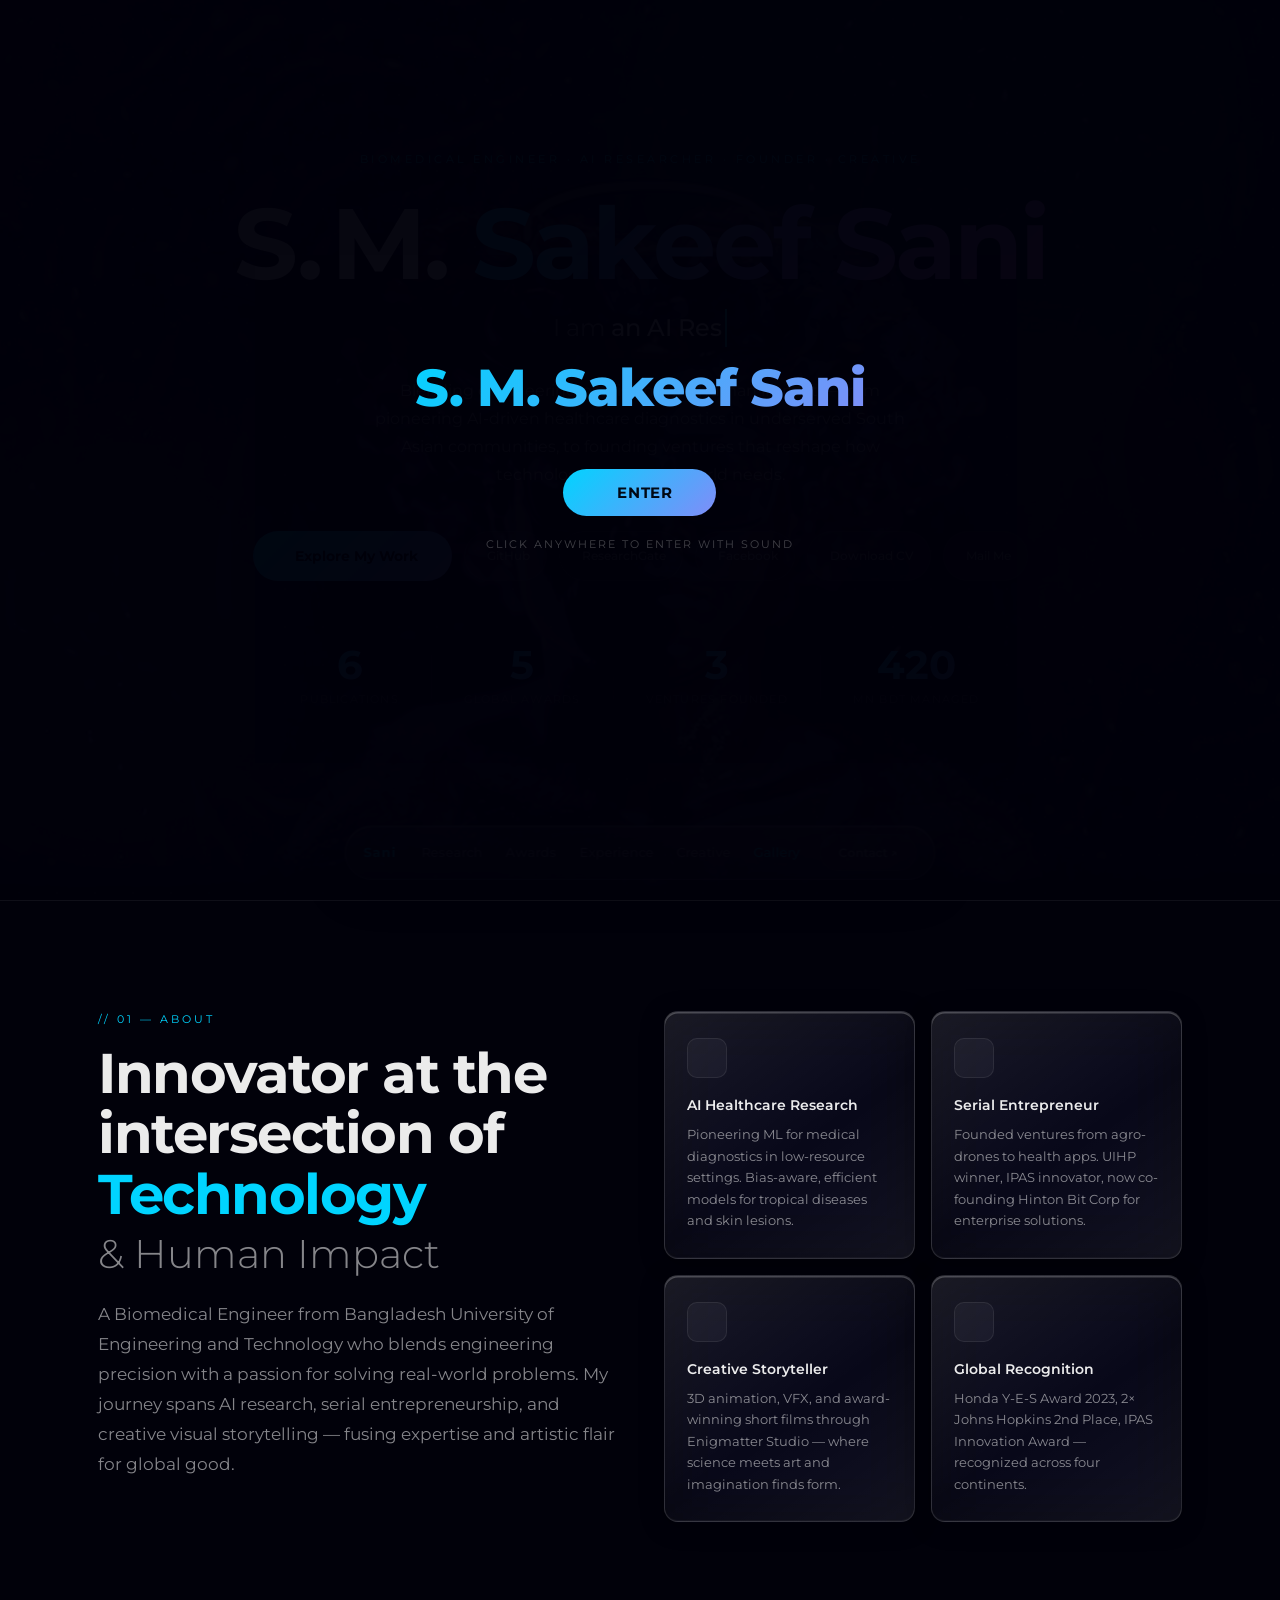
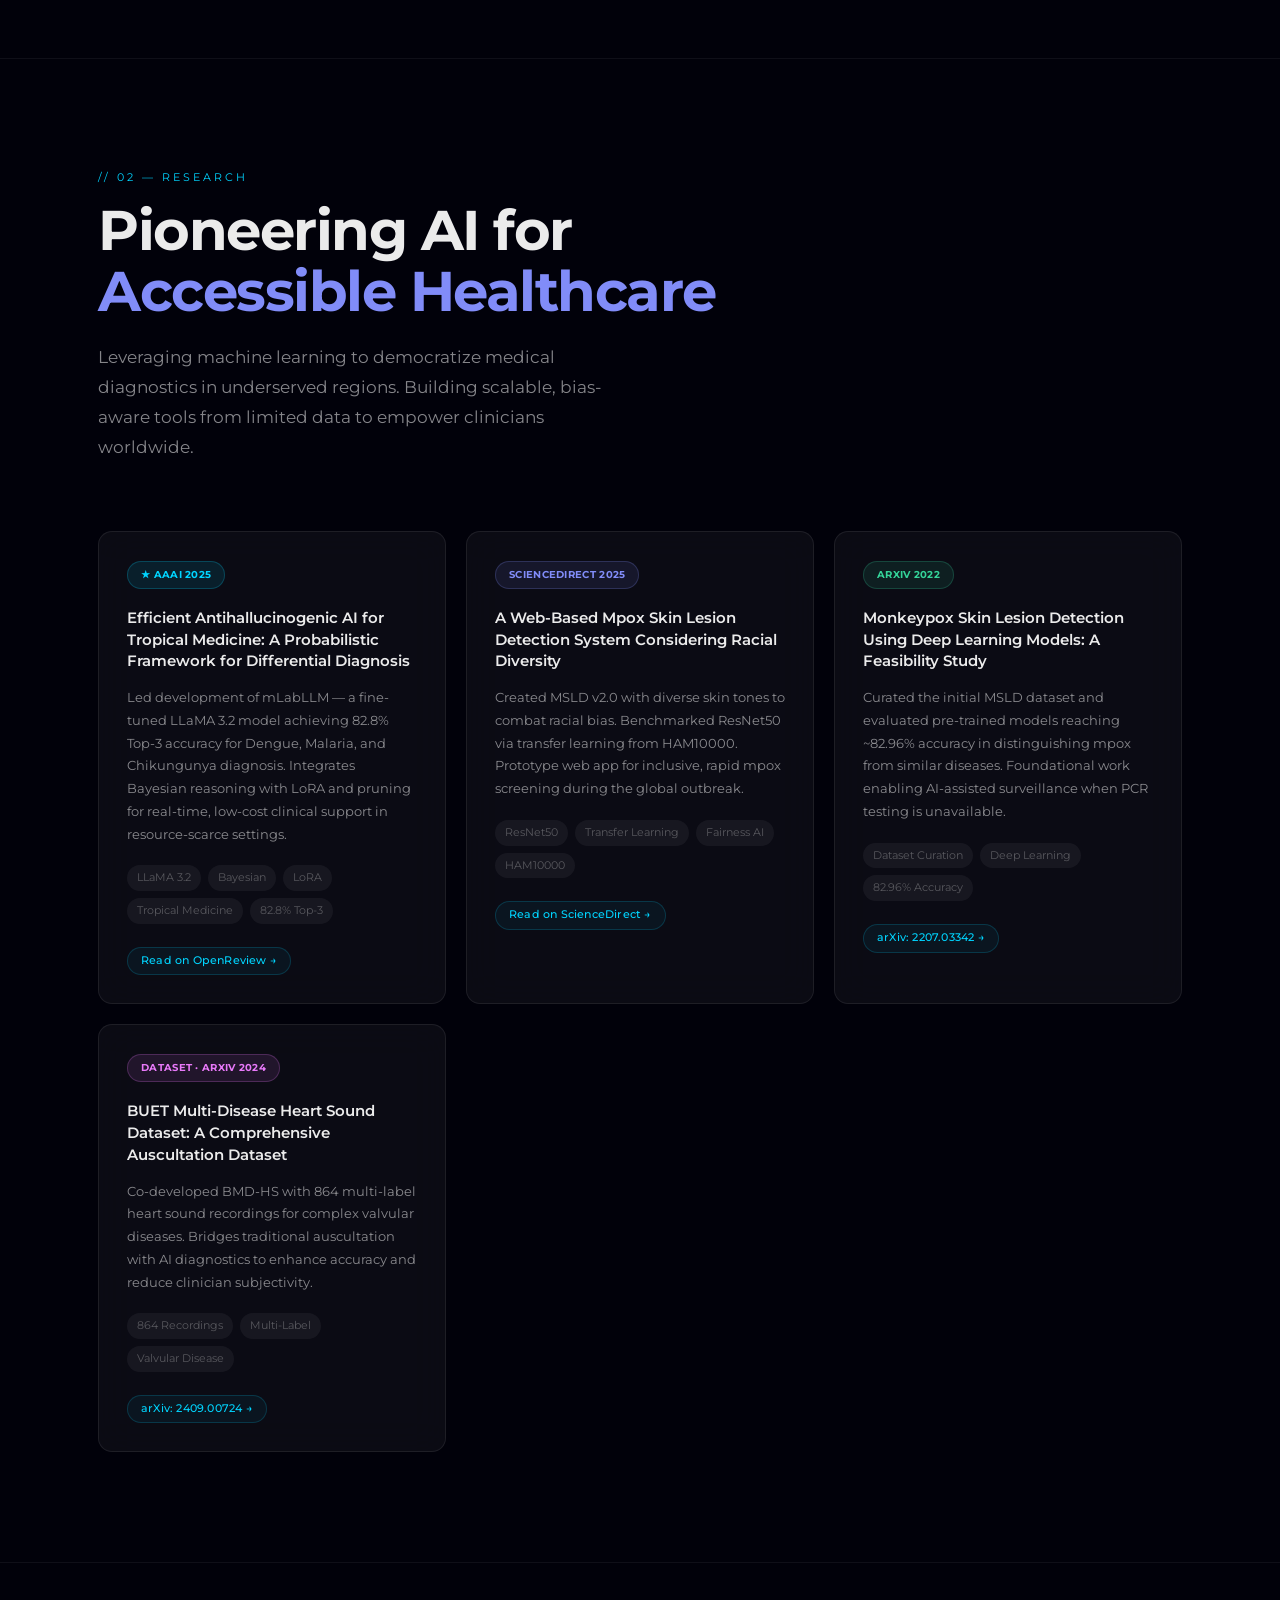
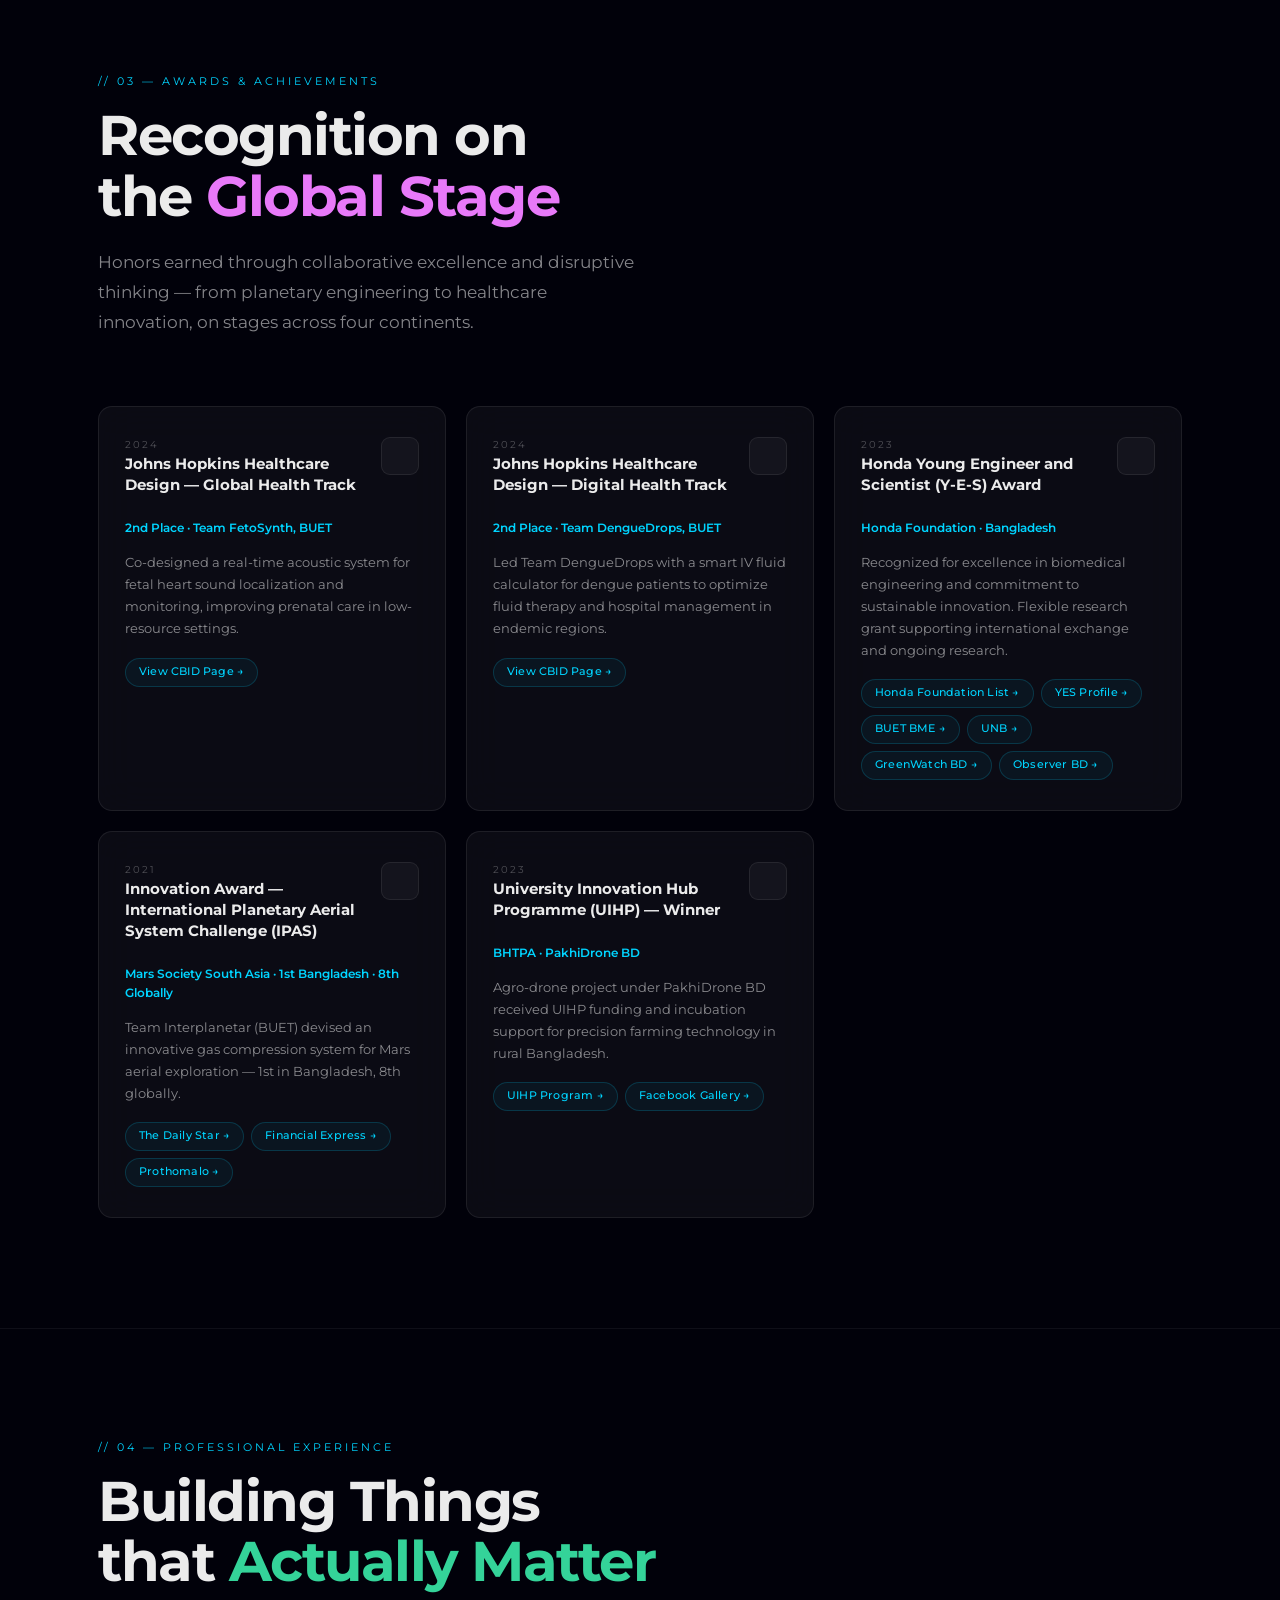
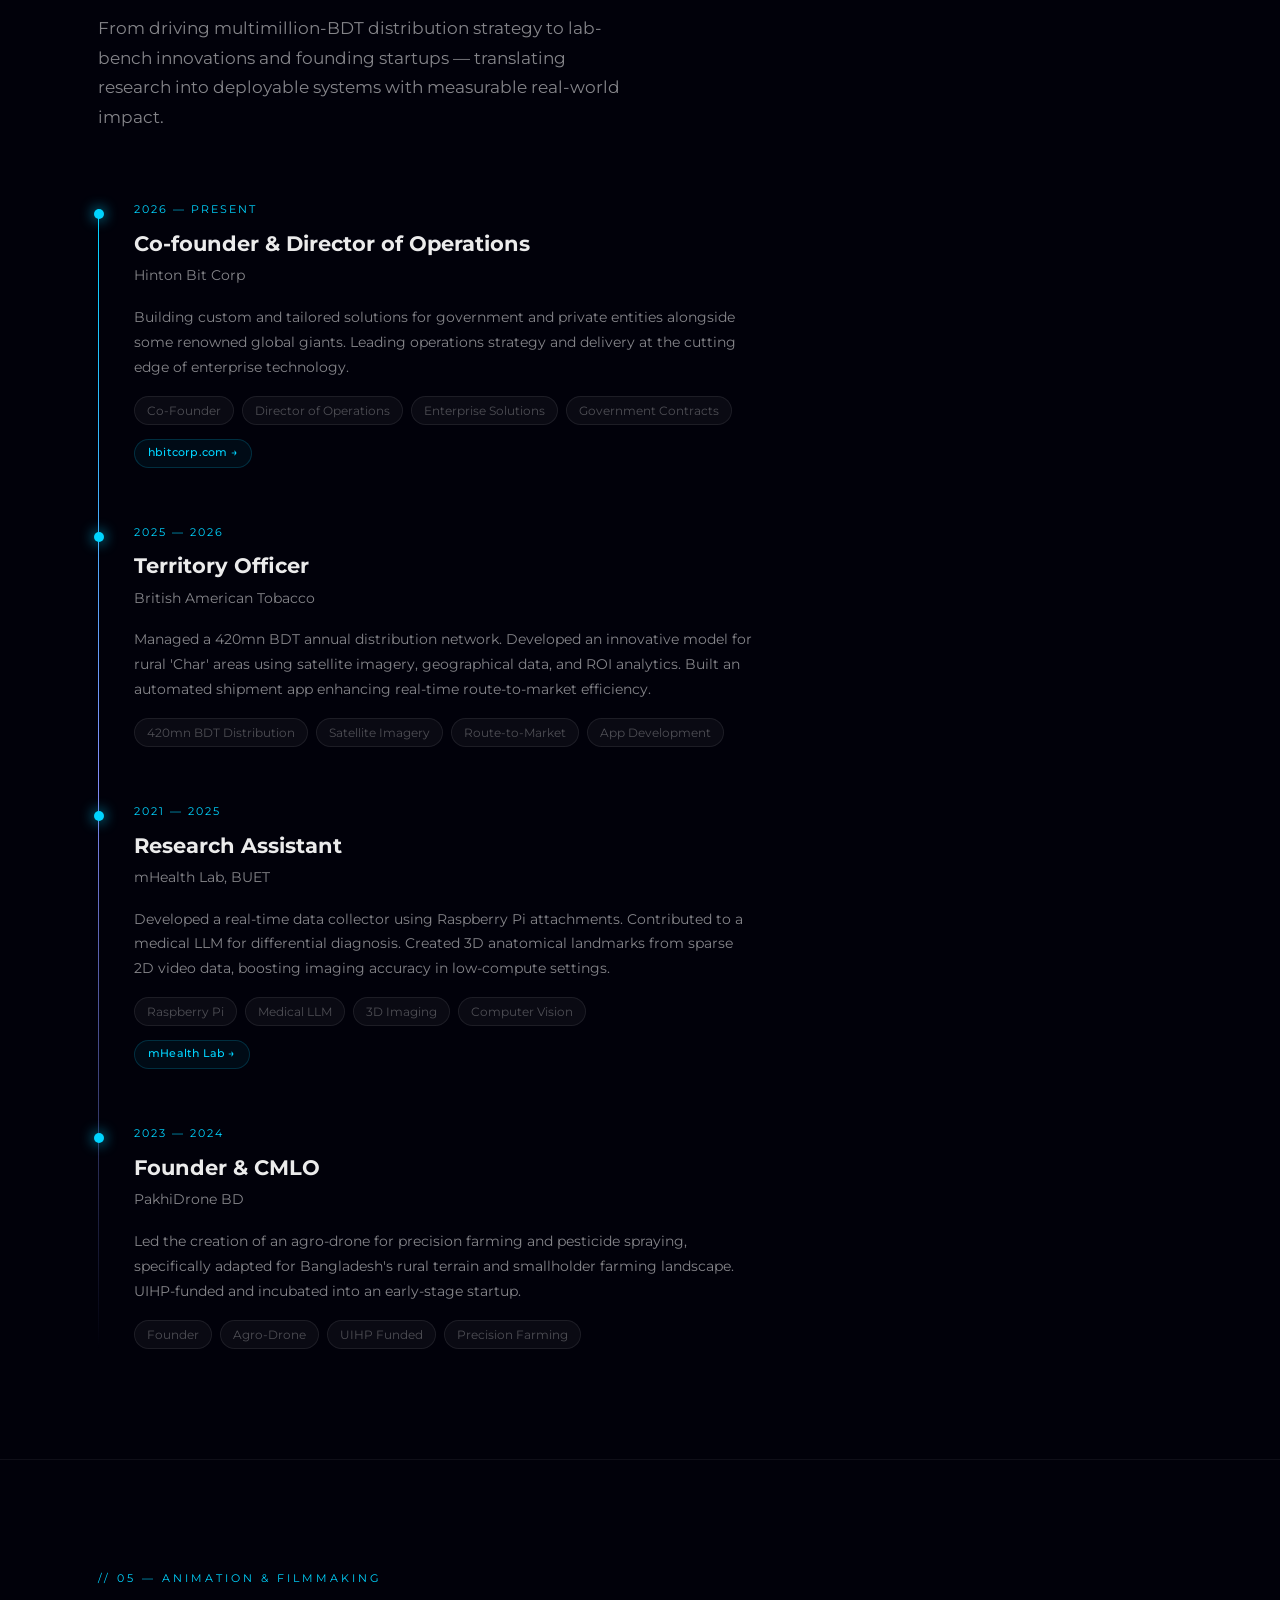
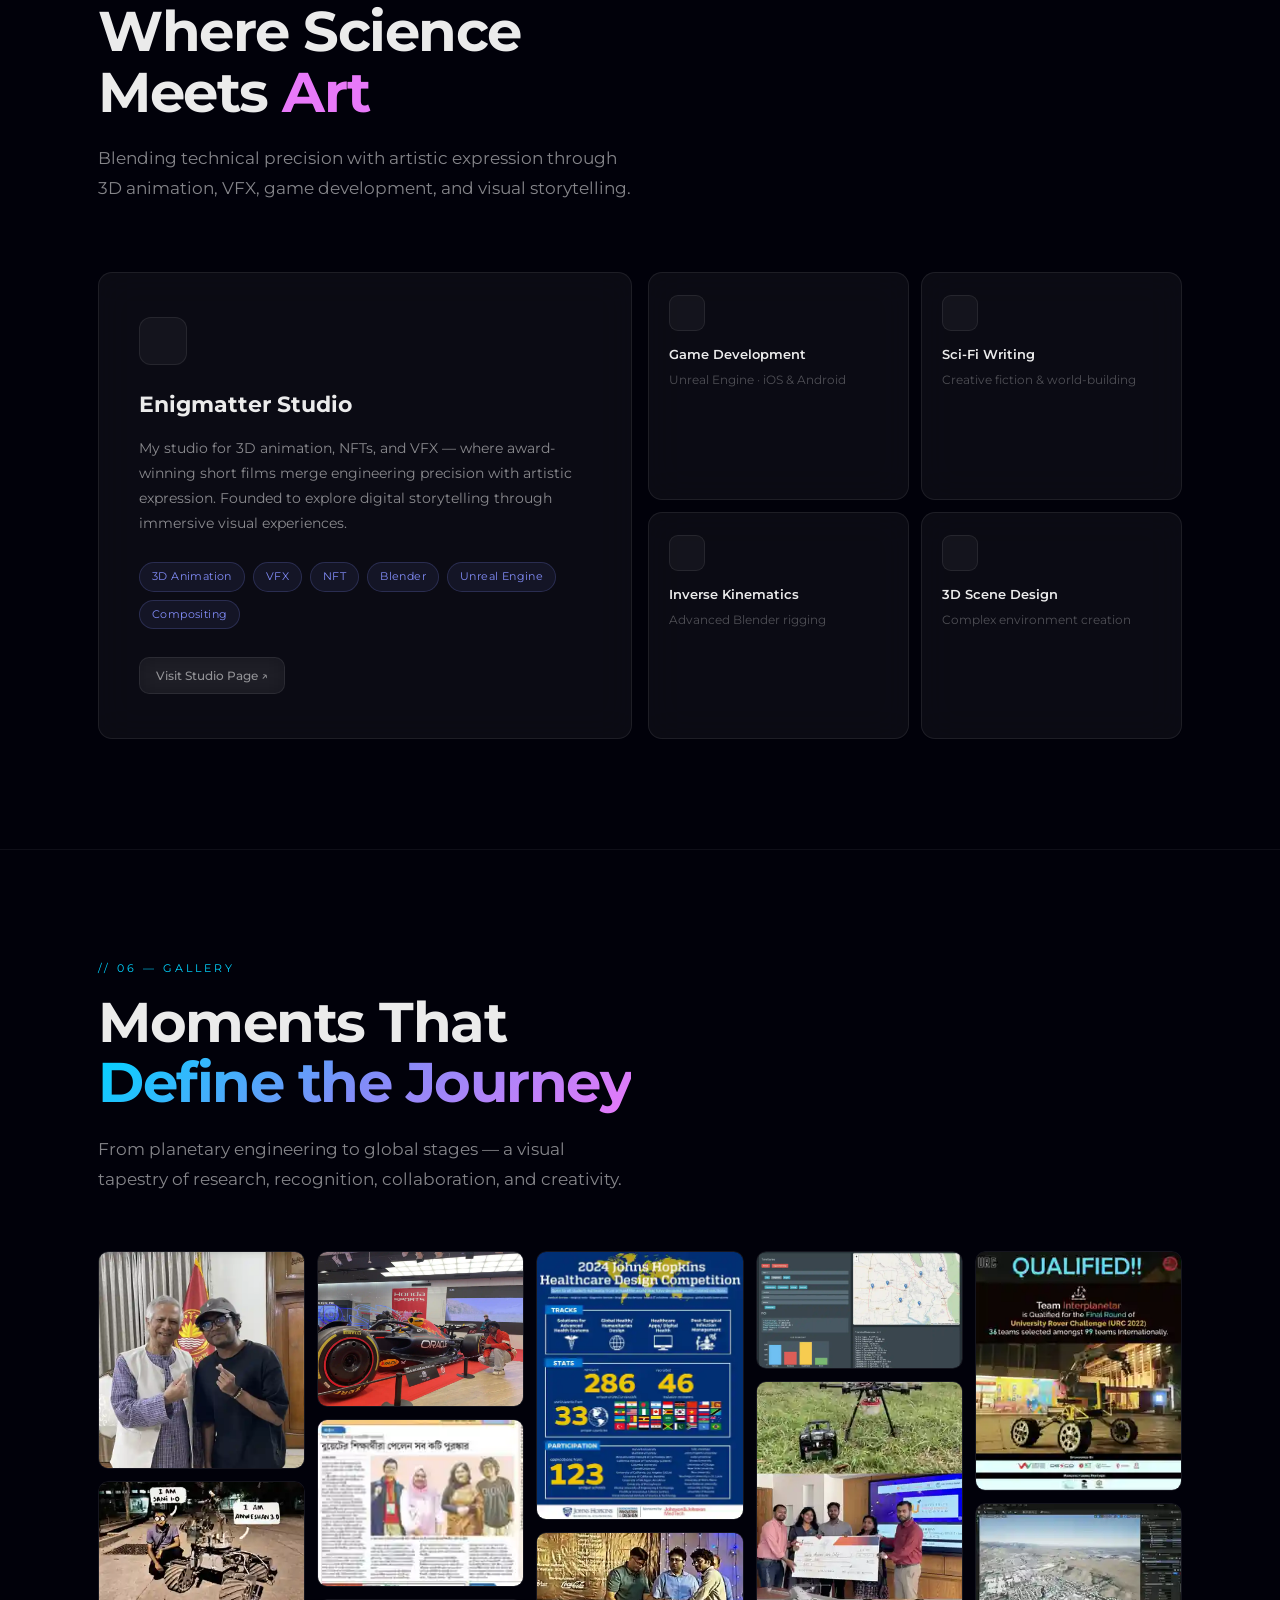
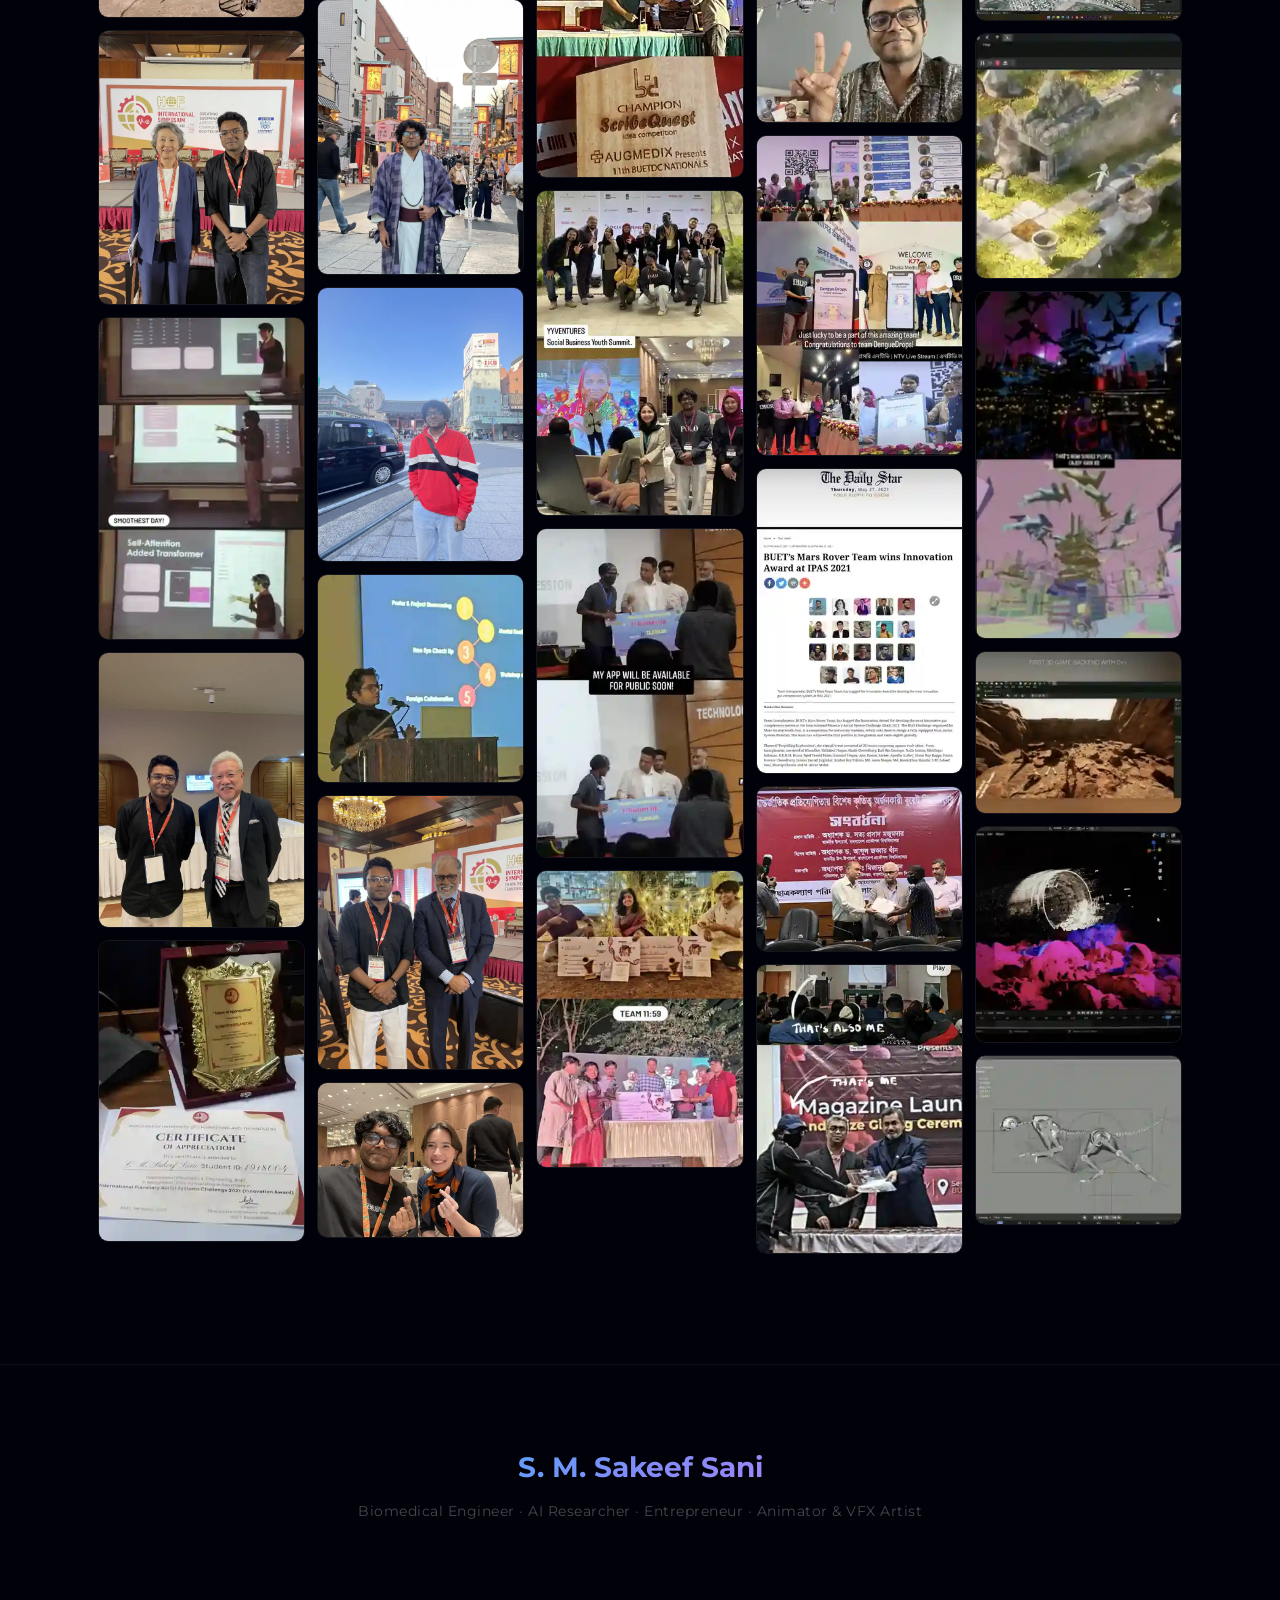
==== index.html @ 9536c1b1 "updated" ====
<!DOCTYPE html>
<html lang="en" dir="ltr">
<head>
  <meta charset="UTF-8">
  <meta name="viewport" content="width=device-width, initial-scale=1.0">

  <!-- ── Primary Meta ── -->
  <title>S. M. Sakeef Sani | Biomedical Engineer, AI Researcher &amp; Entrepreneur — Bangladesh</title>
  <meta name="description" content="S. M. Sakeef Sani is a Biomedical Engineer from BUET, Bangladesh, and Honda Y-E-S Award 2023 winner. AI researcher at mHealth Lab specialising in healthcare diagnostics for tropical diseases. Published at AAAI 2025, 2× Johns Hopkins 2nd Place. Founder of Hinton Bit Corp &amp; Enigmatter Studio.">
  <meta name="keywords" content="S. M. Sakeef Sani, Sakeef Sani, Biomedical Engineer Bangladesh, BUET biomedical, AI researcher Bangladesh, healthcare AI, monkeypox detection AI, tropical disease diagnosis, medical machine learning, Honda YES Award 2023, AAAI 2025, Johns Hopkins Global Health, mHealth Lab BUET, Hinton Bit Corp, Enigmatter Studio, 3D animation Bangladesh, entrepreneur BUET">
  <meta name="author" content="S. M. Sakeef Sani">
  <meta name="robots" content="index, follow, max-snippet:-1, max-image-preview:large, max-video-preview:-1">
  <meta name="googlebot" content="index, follow">
  <meta name="color-scheme" content="dark">
  <meta name="theme-color" content="#01010a">
  <meta name="apple-mobile-web-app-capable" content="yes">
  <meta name="apple-mobile-web-app-status-bar-style" content="black-translucent">

  <!-- ── Favicon ── -->
  <link rel="icon" type="image/svg+xml" href="assets/favicon.svg">
  <link rel="apple-touch-icon" href="assets/favicon.svg">

  <!-- ── Canonical & Sitemap ── -->
  <link rel="canonical" href="https://www.smsakeefsani.work.gd/">
  <link rel="sitemap" type="application/xml" href="/sitemap.xml">

  <!-- ── Geo / Language ── -->
  <meta name="geo.region"      content="BD">
  <meta name="geo.placename"   content="Dhaka, Bangladesh">
  <meta name="language"        content="English">
  <meta name="revisit-after"   content="7 days">

  <!-- ── Open Graph / Facebook ── -->
  <meta property="og:type"         content="website">
  <meta property="og:url"          content="https://www.smsakeefsani.work.gd/">
  <meta property="og:title"        content="S. M. Sakeef Sani — Biomedical Engineer &amp; AI Researcher from Bangladesh">
  <meta property="og:description"  content="Honda Y-E-S Award 2023 winner. AI researcher at BUET's mHealth Lab, published at AAAI 2025, 2× Johns Hopkins award. Founder of Hinton Bit Corp &amp; Enigmatter Studio.">
  <meta property="og:image"        content="https://www.smsakeefsani.work.gd/assets/images/Young%20Engineer%20and%20Scientist%20Recognition.png">
  <meta property="og:image:secure_url" content="https://www.smsakeefsani.work.gd/assets/images/Young%20Engineer%20and%20Scientist%20Recognition.png">
  <meta property="og:image:type"   content="image/png">
  <meta property="og:image:alt"    content="S. M. Sakeef Sani receiving the Honda Young Engineer and Scientist Award 2023">
  <meta property="og:image:width"  content="1200">
  <meta property="og:image:height" content="630">
  <meta property="og:locale"       content="en_US">
  <meta property="og:site_name"    content="S. M. Sakeef Sani">

  <!-- ── Twitter Card ── -->
  <meta name="twitter:card"        content="summary_large_image">
  <meta name="twitter:site"        content="@smsakeefsani">
  <meta name="twitter:creator"     content="@smsakeefsani">
  <meta name="twitter:title"       content="S. M. Sakeef Sani — Biomedical Engineer &amp; AI Researcher">
  <meta name="twitter:description" content="Honda Y-E-S Award 2023. AAAI 2025. 2× Johns Hopkins. Biomedical Engineer &amp; AI researcher from BUET, Bangladesh. Founder of Hinton Bit Corp.">
  <meta name="twitter:image"       content="https://www.smsakeefsani.work.gd/assets/images/Young%20Engineer%20and%20Scientist%20Recognition.png">
  <meta name="twitter:image:alt"   content="S. M. Sakeef Sani receiving the Honda Young Engineer and Scientist Award 2023">

  <!-- ── Structured Data (JSON-LD) ── -->
  <script type="application/ld+json">
  {
    "@context": "https://schema.org",
    "@type": "Person",
    "name": "S. M. Sakeef Sani",
    "url": "https://www.smsakeefsani.work.gd",
    "email": "sani.sani00740@gmail.com",
    "jobTitle": "Biomedical Engineer, AI Researcher & Entrepreneur",
    "alumniOf": {
      "@type": "CollegeOrUniversity",
      "name": "Bangladesh University of Engineering and Technology",
      "sameAs": "https://www.buet.ac.bd"
    },
    "sameAs": [
      "https://github.com/sani002",
      "https://www.researchgate.net/profile/Sm-Sani",
      "https://www.facebook.com/sakeef.sani007",
      "https://www.hondafoundation.jp/en/yes_list.html",
      "https://openreview.net/forum?id=E6J9IFPE0w"
    ],
    "knowsAbout": [
      "Biomedical Engineering",
      "Artificial Intelligence",
      "Machine Learning",
      "Healthcare Diagnostics",
      "Tropical Medicine",
      "3D Animation",
      "Entrepreneurship"
    ],
    "award": [
      "Honda Young Engineer and Scientist Award 2023",
      "Johns Hopkins Healthcare Design 2nd Place 2024 — Global Health Track",
      "Johns Hopkins Healthcare Design 2nd Place 2024 — Digital Health Track",
      "IPAS Innovation Award 2021",
      "UIHP Winner 2023"
    ],
    "affiliation": [
      { "@type": "Organization", "name": "Hinton Bit Corp", "url": "https://www.hbitcorp.com" },
      { "@type": "Organization", "name": "mHealth Lab, BUET", "url": "https://mhealth.buet.ac.bd" }
    ]
  }
  </script>

  <!-- ── Fonts ── -->
  <link rel="preconnect" href="https://fonts.googleapis.com">
  <link rel="preconnect" href="https://fonts.gstatic.com" crossorigin>
  <link href="https://fonts.googleapis.com/css2?family=Montserrat:wght@300;400;500;600;700;800;900&display=swap" rel="stylesheet">

  <!-- ── Icons ── -->
  <script src="https://unpkg.com/@phosphor-icons/web@2.1.1" defer></script>

  <!-- ── Stylesheet ── -->
  <link rel="stylesheet" href="css/style.css">

  <!-- ── Preload first canvas frame ── -->
  <link rel="preload" as="image" href="assets/frames/frame_0000.webp" fetchpriority="high">
</head>
<body>

<!-- Entry overlay — guarantees user gesture so ambient audio can start -->
<div id="site-entry" role="dialog" aria-modal="true" aria-label="Enter site">
  <div class="entry-content">
    <p class="entry-name">S. M. Sakeef Sani</p>
    <button class="entry-btn" type="button">
      <i class="ph-thin ph-waveform" aria-hidden="true"></i>
      Enter
    </button>
    <p class="entry-sub">click anywhere to enter with sound</p>
  </div>
</div>

<!-- Fixed background layers -->
<canvas id="scroll-canvas" aria-hidden="true"></canvas>
<div id="canvas-overlay" aria-hidden="true"></div>
<div class="orbs" aria-hidden="true">
  <div class="orb orb-a"></div>
  <div class="orb orb-b"></div>
  <div class="orb orb-c"></div>
</div>
<div class="dot-grid" aria-hidden="true"></div>
<div class="cursor-glow" id="cg" aria-hidden="true"></div>
<div class="prog" id="prog" role="progressbar" aria-label="Page scroll progress" aria-valuenow="0" aria-valuemin="0" aria-valuemax="100"></div>

<!-- Navigation -->
<nav role="navigation" aria-label="Primary navigation">
  <a class="nav-logo" href="#" aria-label="Back to top">Sani</a>
  <div class="nav-links" id="nav-links">
    <a href="#research" aria-label="Research">
      <i class="ph-thin ph-atom nav-link-icon" aria-hidden="true"></i>
      <span class="nav-link-label">Research</span>
    </a>
    <a href="#awards" aria-label="Awards">
      <i class="ph-thin ph-trophy nav-link-icon" aria-hidden="true"></i>
      <span class="nav-link-label">Awards</span>
    </a>
    <a href="#experience" aria-label="Experience">
      <i class="ph-thin ph-briefcase nav-link-icon" aria-hidden="true"></i>
      <span class="nav-link-label">Experience</span>
    </a>
    <a href="#creative" aria-label="Creative">
      <i class="ph-thin ph-paint-brush nav-link-icon" aria-hidden="true"></i>
      <span class="nav-link-label">Creative</span>
    </a>
    <a href="#gallery" aria-label="Gallery">
      <i class="ph-thin ph-images nav-link-icon" aria-hidden="true"></i>
      <span class="nav-link-label">Gallery</span>
    </a>
  </div>
  <a class="nav-contact" href="mailto:sani.sani00740@gmail.com" aria-label="Email Sakeef Sani">Contact ↗</a>
  <button type="button" class="nav-hamburger" id="nav-hamburger" aria-label="Toggle navigation menu" aria-expanded="false">
    <span></span><span></span><span></span>
  </button>
</nav>

<main class="page" id="main-content">

  <!-- ══ HERO ══ -->
  <section class="hero" aria-label="Introduction">
    <p class="hero-eyebrow">Biomedical Engineer · AI Researcher · Founder · Creative</p>
    <h1 class="hero-name"><span class="nowrap">S.&thinsp;M.</span>&nbsp;<span class="grad-text">Sakeef&nbsp;Sani</span></h1>
    <div class="hero-type-row" aria-label="Roles">I am <span id="tw" aria-live="polite"></span></div>
    <p class="hero-desc">
      Blending engineering precision with human impact — from pioneering AI-driven healthcare diagnostics in underserved South Asian communities, to founding ventures that reshape how technology meets real-world needs.
    </p>
    <div class="hero-cta">
      <a class="btn-p" href="#research">
        <i class="ph-thin ph-rocket-launch btn-icon" aria-hidden="true"></i>
        <span class="btn-label">Explore My Work</span>
      </a>
      <a class="btn-g" href="https://github.com/sani002" target="_blank" rel="noopener noreferrer">
        <i class="ph-thin ph-github-logo btn-icon" aria-hidden="true"></i>
        <span class="btn-label">GitHub</span>
      </a>
      <a class="btn-g" href="https://www.researchgate.net/profile/Sm-Sani" target="_blank" rel="noopener noreferrer">
        <i class="ph-thin ph-flask btn-icon" aria-hidden="true"></i>
        <span class="btn-label">ResearchGate</span>
      </a>
      <a class="btn-g" href="https://facebook.com/sakeef.sani007" target="_blank" rel="noopener noreferrer">
        <i class="ph-thin ph-facebook-logo btn-icon" aria-hidden="true"></i>
        <span class="btn-label">Facebook</span>
      </a>
      <a class="btn-g" href="assets/cv/Sakeef_Sani_CV.pdf" download>
        <i class="ph-thin ph-download-simple btn-icon" aria-hidden="true"></i>
        <span class="btn-label">Download CV</span>
      </a>
      <a class="btn-g" href="mailto:sani.sani00740@gmail.com">
        <i class="ph-thin ph-envelope btn-icon" aria-hidden="true"></i>
        <span class="btn-label">Mail Me</span>
      </a>
    </div>
    <div class="hero-stats" aria-label="Key statistics">
      <div class="stat-block">
        <span class="stat-n" data-count="6">0</span>
        <span class="stat-l">Publications</span>
      </div>
      <div class="stat-sep" aria-hidden="true"></div>
      <div class="stat-block">
        <span class="stat-n" data-count="5">0</span>
        <span class="stat-l">Global Awards</span>
      </div>
      <div class="stat-sep" aria-hidden="true"></div>
      <div class="stat-block">
        <span class="stat-n" data-count="3">0</span>
        <span class="stat-l">Ventures Founded</span>
      </div>
      <div class="stat-sep" aria-hidden="true"></div>
      <div class="stat-block">
        <span class="stat-n" data-count="420">0</span>
        <span class="stat-l">Mn BDT Managed</span>
      </div>
    </div>
    <div class="scroll-hint" aria-hidden="true">
      <span>scroll</span>
      <div class="scroll-line"></div>
    </div>
  </section>

  <!-- ══ ABOUT ══ -->
  <div class="sw" id="about">
    <div class="si">
      <div class="about-layout">
        <div>
          <p class="sec-label rv">// 01 — About</p>
          <h2 class="sec-title rv">
            Innovator at the<br>
            intersection of<br>
            <span class="accent-cyan">Technology</span><br>
            <span class="about-subtitle">&amp; Human Impact</span>
          </h2>
          <p class="sec-desc rv">
            A Biomedical Engineer from Bangladesh University of Engineering and Technology who blends engineering precision with a passion for solving real-world problems. My journey spans AI research, serial entrepreneurship, and creative visual storytelling — fusing expertise and artistic flair for global good.
          </p>

        </div>
        <div class="about-pillars">
          <div class="gc pillar rv d1">
            <div class="pillar-icon" aria-hidden="true"><i class="ph-thin ph-dna"></i></div>
            <h3 class="pillar-name">AI Healthcare Research</h3>
            <p class="pillar-text">Pioneering ML for medical diagnostics in low-resource settings. Bias-aware, efficient models for tropical diseases and skin lesions.</p>
          </div>
          <div class="gc pillar rv d2">
            <div class="pillar-icon" aria-hidden="true"><i class="ph-thin ph-rocket-launch"></i></div>
            <h3 class="pillar-name">Serial Entrepreneur</h3>
            <p class="pillar-text">Founded ventures from agro-drones to health apps. UIHP winner, IPAS innovator, now co-founding Hinton Bit Corp for enterprise solutions.</p>
          </div>
          <div class="gc pillar rv d3">
            <div class="pillar-icon" aria-hidden="true"><i class="ph-thin ph-magic-wand"></i></div>
            <h3 class="pillar-name">Creative Storyteller</h3>
            <p class="pillar-text">3D animation, VFX, and award-winning short films through Enigmatter Studio — where science meets art and imagination finds form.</p>
          </div>
          <div class="gc pillar rv d4">
            <div class="pillar-icon" aria-hidden="true"><i class="ph-thin ph-globe-hemisphere-west"></i></div>
            <h3 class="pillar-name">Global Recognition</h3>
            <p class="pillar-text">Honda Y-E-S Award 2023, 2× Johns Hopkins 2nd Place, IPAS Innovation Award — recognized across four continents.</p>
          </div>
        </div>
      </div>
    </div>
  </div>

  <!-- ══ RESEARCH ══ -->
  <div class="sw" id="research">
    <div class="si">
      <p class="sec-label rv">// 02 — Research</p>
      <h2 class="sec-title rv">Pioneering AI for<br><span class="accent-violet">Accessible Healthcare</span></h2>
      <p class="sec-desc rv">
        Leveraging machine learning to democratize medical diagnostics in underserved regions. Building scalable, bias-aware tools from limited data to empower clinicians worldwide.
      </p>
      <div class="papers-grid">

        <article class="gc paper rv d1">
          <div class="paper-venue v-aaai">&#9733; AAAI 2025</div>
          <h3 class="paper-title">Efficient Antihallucinogenic AI for Tropical Medicine: A Probabilistic Framework for Differential Diagnosis</h3>
          <p class="paper-body">Led development of mLabLLM — a fine-tuned LLaMA 3.2 model achieving 82.8% Top-3 accuracy for Dengue, Malaria, and Chikungunya diagnosis. Integrates Bayesian reasoning with LoRA and pruning for real-time, low-cost clinical support in resource-scarce settings.</p>
          <ul class="ptags"><li class="ptag">LLaMA 3.2</li><li class="ptag">Bayesian</li><li class="ptag">LoRA</li><li class="ptag">Tropical Medicine</li><li class="ptag">82.8% Top-3</li></ul>
          <a class="read-link" href="https://openreview.net/forum?id=E6J9IFPE0w" target="_blank" rel="noopener noreferrer">Read on OpenReview →</a>
        </article>

        <article class="gc paper rv d2">
          <div class="paper-venue v-sd">ScienceDirect 2025</div>
          <h3 class="paper-title">A Web-Based Mpox Skin Lesion Detection System Considering Racial Diversity</h3>
          <p class="paper-body">Created MSLD v2.0 with diverse skin tones to combat racial bias. Benchmarked ResNet50 via transfer learning from HAM10000. Prototype web app for inclusive, rapid mpox screening during the global outbreak.</p>
          <ul class="ptags"><li class="ptag">ResNet50</li><li class="ptag">Transfer Learning</li><li class="ptag">Fairness AI</li><li class="ptag">HAM10000</li></ul>
          <a class="read-link" href="https://www.sciencedirect.com/science/article/pii/S1746809424008000" target="_blank" rel="noopener noreferrer">Read on ScienceDirect →</a>
        </article>

        <article class="gc paper rv d3">
          <div class="paper-venue v-arxiv">arXiv 2022</div>
          <h3 class="paper-title">Monkeypox Skin Lesion Detection Using Deep Learning Models: A Feasibility Study</h3>
          <p class="paper-body">Curated the initial MSLD dataset and evaluated pre-trained models reaching ~82.96% accuracy in distinguishing mpox from similar diseases. Foundational work enabling AI-assisted surveillance when PCR testing is unavailable.</p>
          <ul class="ptags"><li class="ptag">Dataset Curation</li><li class="ptag">Deep Learning</li><li class="ptag">82.96% Accuracy</li></ul>
          <a class="read-link" href="https://arxiv.org/abs/2207.03342" target="_blank" rel="noopener noreferrer">arXiv: 2207.03342 →</a>
        </article>

        <article class="gc paper rv d4">
          <div class="paper-venue v-dataset">Dataset · arXiv 2024</div>
          <h3 class="paper-title">BUET Multi-Disease Heart Sound Dataset: A Comprehensive Auscultation Dataset</h3>
          <p class="paper-body">Co-developed BMD-HS with 864 multi-label heart sound recordings for complex valvular diseases. Bridges traditional auscultation with AI diagnostics to enhance accuracy and reduce clinician subjectivity.</p>
          <ul class="ptags"><li class="ptag">864 Recordings</li><li class="ptag">Multi-Label</li><li class="ptag">Valvular Disease</li></ul>
          <a class="read-link" href="https://arxiv.org/abs/2409.00724" target="_blank" rel="noopener noreferrer">arXiv: 2409.00724 →</a>
        </article>

      </div>
    </div>
  </div>

  <!-- ══ AWARDS ══ -->
  <div class="sw" id="awards">
    <div class="si">
      <p class="sec-label rv">// 03 — Awards &amp; Achievements</p>
      <h2 class="sec-title rv">Recognition on<br>the <span class="accent-magenta">Global Stage</span></h2>
      <p class="sec-desc rv">
        Honors earned through collaborative excellence and disruptive thinking — from planetary engineering to healthcare innovation, on stages across four continents.
      </p>
      <div class="awards-grid">

        <article class="gc award rv d1">
          <div class="award-header">
            <div>
              <p class="award-year">2024</p>
              <h3 class="award-name">Johns Hopkins Healthcare Design — Global Health Track</h3>
            </div>
            <div class="award-icon" aria-hidden="true"><i class="ph-thin ph-medal"></i></div>
          </div>
          <p class="award-org">2nd Place · Team FetoSynth, BUET</p>
          <p class="award-body">Co-designed a real-time acoustic system for fetal heart sound localization and monitoring, improving prenatal care in low-resource settings.</p>
          <a class="read-link" href="https://cbid.bme.jhu.edu/news-events/design-competition/#:~:text=Sayeed%20Sajjad%20Razin%2C-,S.M.%20Sakeef%20Sani,-3rd%20Place:%20OASIS" target="_blank" rel="noopener noreferrer">View CBID Page →</a>
        </article>

        <article class="gc award rv d2">
          <div class="award-header">
            <div>
              <p class="award-year">2024</p>
              <h3 class="award-name">Johns Hopkins Healthcare Design — Digital Health Track</h3>
            </div>
            <div class="award-icon" aria-hidden="true"><i class="ph-thin ph-medal"></i></div>
          </div>
          <p class="award-org">2nd Place · Team DengueDrops, BUET</p>
          <p class="award-body">Led Team DengueDrops with a smart IV fluid calculator for dengue patients to optimize fluid therapy and hospital management in endemic regions.</p>
          <a class="read-link" href="https://cbid.bme.jhu.edu/news-events/design-competition/#:~:text=A.S.M%20Anas%20Ferdous%2C-,S.M.%20Sakeef%20Sani,-3rd%20Place:%20SmartTIVA" target="_blank" rel="noopener noreferrer">View CBID Page →</a>
        </article>

        <article class="gc award rv d3">
          <div class="award-header">
            <div>
              <p class="award-year">2023</p>
              <h3 class="award-name">Honda Young Engineer and Scientist (Y-E-S) Award</h3>
            </div>
            <div class="award-icon" aria-hidden="true"><i class="ph-thin ph-trophy"></i></div>
          </div>
          <p class="award-org">Honda Foundation · Bangladesh</p>
          <p class="award-body">Recognized for excellence in biomedical engineering and commitment to sustainable innovation. Flexible research grant supporting international exchange and ongoing research.</p>
          <div class="award-links">
            <a class="read-link" href="https://www.hondafoundation.jp/en/yes_list.html#:~:text=S.%20M.%20Sakeef%20Sani,-Bangladesh%20University%20of" target="_blank" rel="noopener noreferrer">Honda Foundation List →</a>
            <a class="read-link" href="https://www.hondafoundation.jp/yes/index_en/348" target="_blank" rel="noopener noreferrer">YES Profile →</a>
            <a class="read-link" href="https://bme.buet.ac.bd/2024/03/18/congratulations-to-labiba-islam-salsabil-and-s-m-sakeef-sani-winners-of-the-honda-y-e-s-award-2023-in-bangladesh/" target="_blank" rel="noopener noreferrer">BUET BME →</a>
            <a class="read-link" href="https://unb.com.bd/category/Tech/four-students-win-prestigious-honda-young-engineer-scientists-award-2023/136301" target="_blank" rel="noopener noreferrer">UNB →</a>
            <a class="read-link" href="https://greenwatchbd.com/technology/52174" target="_blank" rel="noopener noreferrer">GreenWatch BD →</a>
            <a class="read-link" href="https://www.observerbd.com/news/474212" target="_blank" rel="noopener noreferrer">Observer BD →</a>
          </div>
        </article>

        <article class="gc award rv d4">
          <div class="award-header">
            <div>
              <p class="award-year">2021</p>
              <h3 class="award-name">Innovation Award — International Planetary Aerial System Challenge (IPAS)</h3>
            </div>
            <div class="award-icon" aria-hidden="true"><i class="ph-thin ph-rocket-launch"></i></div>
          </div>
          <p class="award-org">Mars Society South Asia · 1st Bangladesh · 8th Globally</p>
          <p class="award-body">Team Interplanetar (BUET) devised an innovative gas compression system for Mars aerial exploration — 1st in Bangladesh, 8th globally.</p>
          <div class="award-links">
            <a class="read-link" href="https://www.thedailystar.net/star-youth/news/buets-mars-rover-team-wins-innovation-award-ipas-2021-2099905" target="_blank" rel="noopener noreferrer">The Daily Star →</a>
            <a class="read-link" href="https://thefinancialexpress.com.bd/education/buet-team-wins-innovation-award-at-ipas-2021-1622131212" target="_blank" rel="noopener noreferrer">Financial Express →</a>
            <a class="read-link" href="https://www.prothomalo.com/education/higher-education/মঙ্গলের-জন্য-ড্রোন-উদ্ভাবনে-সেরা-বুয়েট" target="_blank" rel="noopener noreferrer">Prothomalo →</a>
          </div>
        </article>

        <article class="gc award rv d5">
          <div class="award-header">
            <div>
              <p class="award-year">2023</p>
              <h3 class="award-name">University Innovation Hub Programme (UIHP) — Winner</h3>
            </div>
            <div class="award-icon" aria-hidden="true"><i class="ph-thin ph-lightning"></i></div>
          </div>
          <p class="award-org">BHTPA · PakhiDrone BD</p>
          <p class="award-body">Agro-drone project under PakhiDrone BD received UIHP funding and incubation support for precision farming technology in rural Bangladesh.</p>
          <div class="award-links">
            <a class="read-link" href="https://www.uihp.org/program" target="_blank" rel="noopener noreferrer">UIHP Program →</a>
            <a class="read-link" href="https://www.facebook.com/photo/?fbid=527904526858110&amp;set=a.122000730781827" target="_blank" rel="noopener noreferrer">Facebook Gallery →</a>
          </div>
        </article>

      </div>
    </div>
  </div>

  <!-- ══ EXPERIENCE ══ -->
  <div class="sw" id="experience">
    <div class="si">
      <p class="sec-label rv">// 04 — Professional Experience</p>
      <h2 class="sec-title rv">Building Things<br>that <span class="accent-green">Actually Matter</span></h2>
      <p class="sec-desc rv">
        From driving multimillion-BDT distribution strategy to lab-bench innovations and founding startups — translating research into deployable systems with measurable real-world impact.
      </p>
      <div class="timeline">

        <div class="t-item rv">
          <div class="t-dot t-dot--cyan" aria-hidden="true"></div>
          <p class="t-period">2026 — PRESENT</p>
          <h3 class="t-role">Co-founder &amp; Director of Operations</h3>
          <p class="t-co">Hinton Bit Corp</p>
          <p class="t-body">Building custom and tailored solutions for government and private entities alongside some renowned global giants. Leading operations strategy and delivery at the cutting edge of enterprise technology.</p>
          <div class="t-tags">
            <span class="t-tag">Co-Founder</span>
            <span class="t-tag">Director of Operations</span>
            <span class="t-tag">Enterprise Solutions</span>
            <span class="t-tag">Government Contracts</span>
          </div>
          <a class="read-link t-link" href="https://www.hbitcorp.com" target="_blank" rel="noopener noreferrer">hbitcorp.com →</a>
        </div>

        <div class="t-item rv">
          <div class="t-dot t-dot--violet" aria-hidden="true"></div>
          <p class="t-period">2025 — 2026</p>
          <h3 class="t-role">Territory Officer</h3>
          <p class="t-co">British American Tobacco</p>
          <p class="t-body">Managed a 420mn BDT annual distribution network. Developed an innovative model for rural 'Char' areas using satellite imagery, geographical data, and ROI analytics. Built an automated shipment app enhancing real-time route-to-market efficiency.</p>
          <div class="t-tags">
            <span class="t-tag">420mn BDT Distribution</span>
            <span class="t-tag">Satellite Imagery</span>
            <span class="t-tag">Route-to-Market</span>
            <span class="t-tag">App Development</span>
          </div>
        </div>

        <div class="t-item rv">
          <div class="t-dot t-dot--magenta" aria-hidden="true"></div>
          <p class="t-period">2021 — 2025</p>
          <h3 class="t-role">Research Assistant</h3>
          <p class="t-co">mHealth Lab, BUET</p>
          <p class="t-body">Developed a real-time data collector using Raspberry Pi attachments. Contributed to a medical LLM for differential diagnosis. Created 3D anatomical landmarks from sparse 2D video data, boosting imaging accuracy in low-compute settings.</p>
          <div class="t-tags">
            <span class="t-tag">Raspberry Pi</span>
            <span class="t-tag">Medical LLM</span>
            <span class="t-tag">3D Imaging</span>
            <span class="t-tag">Computer Vision</span>
          </div>
          <a class="read-link t-link" href="https://mhealth.buet.ac.bd" target="_blank" rel="noopener noreferrer">mHealth Lab →</a>
        </div>

        <div class="t-item rv">
          <div class="t-dot t-dot--amber" aria-hidden="true"></div>
          <p class="t-period">2023 — 2024</p>
          <h3 class="t-role">Founder &amp; CMLO</h3>
          <p class="t-co">PakhiDrone BD</p>
          <p class="t-body">Led the creation of an agro-drone for precision farming and pesticide spraying, specifically adapted for Bangladesh's rural terrain and smallholder farming landscape. UIHP-funded and incubated into an early-stage startup.</p>
          <div class="t-tags">
            <span class="t-tag">Founder</span>
            <span class="t-tag">Agro-Drone</span>
            <span class="t-tag">UIHP Funded</span>
            <span class="t-tag">Precision Farming</span>
          </div>
        </div>

      </div>
    </div>
  </div>

  <!-- ══ CREATIVE ══ -->
  <div class="sw" id="creative">
    <div class="si">
      <p class="sec-label rv">// 05 — Animation &amp; Filmmaking</p>
      <h2 class="sec-title rv">Where Science<br>Meets <span class="accent-magenta">Art</span></h2>
      <p class="sec-desc rv">
        Blending technical precision with artistic expression through 3D animation, VFX, game development, and visual storytelling.
      </p>
      <div class="creative-grid">
        <div class="gc studio-card rv">
          <div class="studio-icon" aria-hidden="true"><i class="ph-thin ph-film-slate"></i></div>
          <h3 class="studio-name">Enigmatter Studio</h3>
          <p class="studio-body">My studio for 3D animation, NFTs, and VFX — where award-winning short films merge engineering precision with artistic expression. Founded to explore digital storytelling through immersive visual experiences.</p>
          <ul class="skill-chips">
            <li class="skill-chip">3D Animation</li>
            <li class="skill-chip">VFX</li>
            <li class="skill-chip">NFT</li>
            <li class="skill-chip">Blender</li>
            <li class="skill-chip">Unreal Engine</li>
            <li class="skill-chip">Compositing</li>
          </ul>
          <a class="btn-g btn-g--inline" href="https://web.facebook.com/EnigmatterOfficial" target="_blank" rel="noopener noreferrer">Visit Studio Page ↗</a>
        </div>
        <div class="mini-skills rv">
          <div class="gc mini-skill">
            <div class="mini-icon" aria-hidden="true"><i class="ph-thin ph-game-controller"></i></div>
            <h4 class="mini-name">Game Development</h4>
            <p class="mini-sub">Unreal Engine · iOS &amp; Android</p>
          </div>
          <div class="gc mini-skill">
            <div class="mini-icon" aria-hidden="true"><i class="ph-thin ph-pencil-line"></i></div>
            <h4 class="mini-name">Sci-Fi Writing</h4>
            <p class="mini-sub">Creative fiction &amp; world-building</p>
          </div>
          <div class="gc mini-skill">
            <div class="mini-icon" aria-hidden="true"><i class="ph-thin ph-person-simple-run"></i></div>
            <h4 class="mini-name">Inverse Kinematics</h4>
            <p class="mini-sub">Advanced Blender rigging</p>
          </div>
          <div class="gc mini-skill">
            <div class="mini-icon" aria-hidden="true"><i class="ph-thin ph-cube"></i></div>
            <h4 class="mini-name">3D Scene Design</h4>
            <p class="mini-sub">Complex environment creation</p>
          </div>
        </div>
      </div>
    </div>
  </div>

  <!-- ══ GALLERY ══ -->
  <div class="sw gallery-sw" id="gallery">
    <div class="si">
      <p class="sec-label rv">// 06 — Gallery</p>
      <h2 class="sec-title rv">Moments That<br><span class="grad-text">Define the Journey</span></h2>
      <p class="sec-desc sec-desc--gallery rv">
        From planetary engineering to global stages — a visual tapestry of research, recognition, collaboration, and creativity.
      </p>
      <div class="gal-cols rv">
        <div class="gal-item" data-full="assets/images/Pookie Men.png" role="button" tabindex="0" aria-label="View: Pookie Men"><img data-src="assets/thumbnails/Pookie Men_low.webp" alt="Pookie Men"><div class="gal-overlay" aria-hidden="true"><span class="gal-cap">Pookie Men</span></div></div>
        <div class="gal-item" data-full="assets/images/1st Mars Rover from BUET.png" role="button" tabindex="0" aria-label="View: 1st Mars Rover from BUET"><img data-src="assets/thumbnails/1st Mars Rover from BUET_low.webp" alt="1st Mars Rover from BUET"><div class="gal-overlay" aria-hidden="true"><span class="gal-cap">1st Mars Rover from BUET</span></div></div>
        <div class="gal-item" data-full="assets/images/Director of JICA.png" role="button" tabindex="0" aria-label="View: Director of JICA"><img data-src="assets/thumbnails/Director of JICA_low.webp" alt="Meeting with Director of JICA"><div class="gal-overlay" aria-hidden="true"><span class="gal-cap">Director of JICA</span></div></div>
        <div class="gal-item" data-full="assets/images/Lectures on LLM.png" role="button" tabindex="0" aria-label="View: Lectures on LLM"><img data-src="assets/thumbnails/Lectures on LLM_low.webp" alt="Delivering lectures on Large Language Models"><div class="gal-overlay" aria-hidden="true"><span class="gal-cap">Lectures on LLM</span></div></div>
        <div class="gal-item" data-full="assets/images/Director or Honda Foundation.png" role="button" tabindex="0" aria-label="View: Director of Honda Foundation"><img data-src="assets/thumbnails/Director or Honda Foundation_low.webp" alt="Meeting with Director of Honda Foundation"><div class="gal-overlay" aria-hidden="true"><span class="gal-cap">Director of Honda Foundation</span></div></div>
        <div class="gal-item" data-full="assets/images/Recognition for International Award.png" role="button" tabindex="0" aria-label="View: Recognition for International Award"><img data-src="assets/thumbnails/Recognition for International Award_low.webp" alt="International Award recognition ceremony"><div class="gal-overlay" aria-hidden="true"><span class="gal-cap">Recognition for International Award</span></div></div>
        <div class="gal-item" data-full="assets/images/Exclusive Visit to Honda Engineering.png" role="button" tabindex="0" aria-label="View: Exclusive Visit to Honda Engineering"><img data-src="assets/thumbnails/Exclusive Visit to Honda Engineering_low.webp" alt="Exclusive visit to Honda Engineering facility"><div class="gal-overlay" aria-hidden="true"><span class="gal-cap">Exclusive Visit to Honda Engineering</span></div></div>
        <div class="gal-item" data-full="assets/images/Young Engineer and Scientist Recognition.png" role="button" tabindex="0" aria-label="View: Young Engineer and Scientist Recognition"><img data-src="assets/thumbnails/Young Engineer and Scientist Recognition_low.webp" alt="Honda Young Engineer and Scientist Award ceremony"><div class="gal-overlay" aria-hidden="true"><span class="gal-cap">Young Engineer &amp; Scientist Recognition</span></div></div>
        <div class="gal-item" data-full="assets/images/Exploring Culture.png" role="button" tabindex="0" aria-label="View: Exploring Culture"><img data-src="assets/thumbnails/Exploring Culture_low.webp" alt="Exploring Japanese culture during study tour"><div class="gal-overlay" aria-hidden="true"><span class="gal-cap">Exploring Culture</span></div></div>
        <div class="gal-item" data-full="assets/images/Study Tour in Japan.png" role="button" tabindex="0" aria-label="View: Study Tour in Japan"><img data-src="assets/thumbnails/Study Tour in Japan_low.webp" alt="Study tour in Japan with Honda Foundation scholarship"><div class="gal-overlay" aria-hidden="true"><span class="gal-cap">Study Tour in Japan</span></div></div>
        <div class="gal-item" data-full="assets/images/Opening Speech in BUET Fest.png" role="button" tabindex="0" aria-label="View: Opening Speech in BUET Fest"><img data-src="assets/thumbnails/Opening Speech in BUET Fest_low.webp" alt="Delivering opening speech at BUET Fest"><div class="gal-overlay" aria-hidden="true"><span class="gal-cap">Opening Speech in BUET Fest</span></div></div>
        <div class="gal-item" data-full="assets/images/With Health Advisor of BD.png" role="button" tabindex="0" aria-label="View: With Health Advisor of Bangladesh"><img data-src="assets/thumbnails/With Health Advisor of BD_low.webp" alt="Meeting with Health Advisor of Bangladesh"><div class="gal-overlay" aria-hidden="true"><span class="gal-cap">With Health Advisor of BD</span></div></div>
        <div class="gal-item" data-full="assets/images/Work with ImpactHub.png" role="button" tabindex="0" aria-label="View: Work with ImpactHub"><img data-src="assets/thumbnails/Work with ImpactHub_low.webp" alt="Collaboration work with ImpactHub"><div class="gal-overlay" aria-hidden="true"><span class="gal-cap">Work with ImpactHub</span></div></div>
        <div class="gal-item" data-full="assets/images/CBID Scene.png" role="button" tabindex="0" aria-label="View: CBID Scene"><img data-src="assets/thumbnails/CBID Scene_low.webp" alt="Johns Hopkins CBID design competition scene"><div class="gal-overlay" aria-hidden="true"><span class="gal-cap">CBID Scene</span></div></div>
        <div class="gal-item" data-full="assets/images/Case Competition.png" role="button" tabindex="0" aria-label="View: Case Competition"><img data-src="assets/thumbnails/Case Competition_low.webp" alt="Case competition participation"><div class="gal-overlay" aria-hidden="true"><span class="gal-cap">Case Competition</span></div></div>
        <div class="gal-item" data-full="assets/images/YY Ventures.png" role="button" tabindex="0" aria-label="View: YY Ventures"><img data-src="assets/thumbnails/YY Ventures_low.webp" alt="YY Ventures collaboration"><div class="gal-overlay" aria-hidden="true"><span class="gal-cap">YY Ventures</span></div></div>
        <div class="gal-item" data-full="assets/images/Skin Cancer Detection Project.png" role="button" tabindex="0" aria-label="View: Skin Cancer Detection Project"><img data-src="assets/thumbnails/Skin Cancer Detection Project_low.webp" alt="AI skin cancer detection research project"><div class="gal-overlay" aria-hidden="true"><span class="gal-cap">Skin Cancer Detection Project</span></div></div>
        <div class="gal-item" data-full="assets/images/Datathon on Heart Sound.png" role="button" tabindex="0" aria-label="View: Datathon on Heart Sound"><img data-src="assets/thumbnails/Datathon on Heart Sound_low.webp" alt="Heart sound datathon competition"><div class="gal-overlay" aria-hidden="true"><span class="gal-cap">Datathon on Heart Sound</span></div></div>
        <div class="gal-item" data-full="assets/images/RTM Tool for BAT.png" role="button" tabindex="0" aria-label="View: RTM Tool for BAT"><img data-src="assets/thumbnails/RTM Tool for BAT_low.webp" alt="Route-to-Market tool for British American Tobacco"><div class="gal-overlay" aria-hidden="true"><span class="gal-cap">RTM Tool for BAT</span></div></div>
        <div class="gal-item" data-full="assets/images/UIHP Pakhi Drone.png" role="button" tabindex="0" aria-label="View: UIHP Pakhi Drone"><img data-src="assets/thumbnails/UIHP Pakhi Drone_low.webp" alt="PakhiDrone BD agro-drone UIHP funded project"><div class="gal-overlay" aria-hidden="true"><span class="gal-cap">UIHP Pakhi Drone</span></div></div>
        <div class="gal-item" data-full="assets/images/DengueDrops Development Team.png" role="button" tabindex="0" aria-label="View: DengueDrops Development Team"><img data-src="assets/thumbnails/DengueDrops Development Team_low.webp" alt="DengueDrops team at Johns Hopkins competition"><div class="gal-overlay" aria-hidden="true"><span class="gal-cap">DengueDrops Development Team</span></div></div>
        <div class="gal-item" data-full="assets/images/IPAS Featuring.png" role="button" tabindex="0" aria-label="View: IPAS Featuring"><img data-src="assets/thumbnails/IPAS Featuring_low.webp" alt="IPAS Mars challenge featuring Team Interplanetar"><div class="gal-overlay" aria-hidden="true"><span class="gal-cap">IPAS Featuring</span></div></div>
        <div class="gal-item" data-full="assets/images/Recognition for Drone of Mars (IPAS).png" role="button" tabindex="0" aria-label="View: Recognition for Drone of Mars (IPAS)"><img data-src="assets/thumbnails/Recognition for Drone of Mars (IPAS)_low.webp" alt="IPAS Innovation Award for Mars drone project"><div class="gal-overlay" aria-hidden="true"><span class="gal-cap">Recognition for Drone of Mars (IPAS)</span></div></div>
        <div class="gal-item" data-full="assets/images/SciFi Writing.png" role="button" tabindex="0" aria-label="View: SciFi Writing"><img data-src="assets/thumbnails/SciFi Writing_low.webp" alt="Science fiction writing project"><div class="gal-overlay" aria-hidden="true"><span class="gal-cap">Sci-Fi Writing</span></div></div>
        <div class="gal-item" data-full="assets/images/URC.png" role="button" tabindex="0" aria-label="View: URC"><img data-src="assets/thumbnails/URC_low.webp" alt="University Rover Challenge"><div class="gal-overlay" aria-hidden="true"><span class="gal-cap">URC</span></div></div>
        <div class="gal-item" data-full="assets/images/Game based on Realtime Geo Data.png" role="button" tabindex="0" aria-label="View: Game based on Realtime Geo Data"><img data-src="assets/thumbnails/Game based on Realtime Geo Data_low.webp" alt="Game development using real-time geographic data"><div class="gal-overlay" aria-hidden="true"><span class="gal-cap">Game based on Realtime Geo Data</span></div></div>
        <div class="gal-item" data-full="assets/images/Game for IOS and Android Platform.png" role="button" tabindex="0" aria-label="View: Game for iOS and Android"><img data-src="assets/thumbnails/Game for IOS and Android Platform_low.webp" alt="Mobile game for iOS and Android platform"><div class="gal-overlay" aria-hidden="true"><span class="gal-cap">Game for iOS &amp; Android</span></div></div>
        <div class="gal-item" data-full="assets/images/3D Scene x Game.png" role="button" tabindex="0" aria-label="View: 3D Scene x Game"><img data-src="assets/thumbnails/3D Scene x Game_low.webp" alt="3D scene integration with game engine"><div class="gal-overlay" aria-hidden="true"><span class="gal-cap">3D Scene &times; Game</span></div></div>
        <div class="gal-item" data-full="assets/images/3D Game Development in Unreal Engine.png" role="button" tabindex="0" aria-label="View: 3D Game Development in Unreal Engine"><img data-src="assets/thumbnails/3D Game Development in Unreal Engine_low.webp" alt="3D game development in Unreal Engine"><div class="gal-overlay" aria-hidden="true"><span class="gal-cap">3D Game Dev in Unreal Engine</span></div></div>
        <div class="gal-item" data-full="assets/images/Complex 3D Scene Creation in Blender.png" role="button" tabindex="0" aria-label="View: Complex 3D Scene in Blender"><img data-src="assets/thumbnails/Complex 3D Scene Creation in Blender_low.webp" alt="Complex 3D scene creation in Blender"><div class="gal-overlay" aria-hidden="true"><span class="gal-cap">Complex 3D Scene in Blender</span></div></div>
        <div class="gal-item" data-full="assets/images/Inverse Kinematics in Blender.png" role="button" tabindex="0" aria-label="View: Inverse Kinematics in Blender"><img data-src="assets/thumbnails/Inverse Kinematics in Blender_low.webp" alt="Inverse kinematics rigging in Blender"><div class="gal-overlay" aria-hidden="true"><span class="gal-cap">Inverse Kinematics in Blender</span></div></div>
      </div>
    </div>
  </div>

  <!-- ══ FOOTER ══ -->
  <div class="footer-sw">
    <footer id="contact">
      <p class="footer-name rv grad-text"><span class="nowrap">S.&nbsp;M.</span> Sakeef Sani</p>
      <p class="footer-tagline rv">Biomedical Engineer · AI Researcher · Entrepreneur · Animator &amp; VFX Artist</p>

      <p class="footer-copy rv">&copy; 2026 S.&thinsp;M.&thinsp;Sakeef Sani &middot; All rights reserved</p>
    </footer>
  </div>

</main>

<!-- Lightbox -->
<div class="lb" id="lb" role="dialog" aria-modal="true" aria-label="Image viewer" aria-hidden="true">
  <button class="lb-close" id="lb-close" aria-label="Close image viewer">&#x2715;</button>
  <img id="lb-img" src="" alt="">
  <p class="lb-cap" id="lb-cap"></p>
</div>

<script src="js/main.js" defer></script>
</body>
</html>
---- css/style.css ----
/* =============================================================
   S. M. Sakeef Sani — Portfolio Stylesheet
   Author: S. M. Sakeef Sani
   URL: https://www.smsakeefsani.work.gd
   ============================================================= */

/* ─────────────────────────────────────────────────────────────
   DESIGN TOKENS
───────────────────────────────────────────────────────────── */
:root {
  /* Brand colours */
  --bg:      #01010a;
  --surface: rgba(4, 4, 18, 0.82);
  --cyan:    #00d4ff;
  --violet:  #818cf8;
  --magenta: #e879f9;
  --green:   #34d399;
  --amber:   #fbbf24;

  /* Glass system */
  --glass:   rgba(255, 255, 255, 0.045);
  --gb:      rgba(255, 255, 255, 0.08);

  /* Text scale */
  --t1:      rgba(255, 255, 255, 0.92);
  --t2:      rgba(255, 255, 255, 0.52);
  --t3:      rgba(255, 255, 255, 0.28);

  /* Layout */
  --r:       14px;
  --mw:      1140px;
}

/* ─────────────────────────────────────────────────────────────
   RESET
───────────────────────────────────────────────────────────── */
*, *::before, *::after {
  box-sizing: border-box;
  margin: 0;
  padding: 0;
}

html {
  scroll-behavior: smooth;
  -webkit-text-size-adjust: 100%;
  overflow-x: hidden;
}

body {
  background: var(--bg);
  color: var(--t1);
  font-family: 'Montserrat', sans-serif;
  -webkit-font-smoothing: antialiased;
  -moz-osx-font-smoothing: grayscale;
  overflow-x: hidden;
  line-height: 1.6;
  touch-action: pan-y; /* prevent horizontal pan on touch devices */
}

a { color: inherit; text-decoration: none; }

img { display: block; max-width: 100%; height: auto; }

/* ─────────────────────────────────────────────────────────────
   ACCESSIBILITY
───────────────────────────────────────────────────────────── */
:focus-visible {
  outline: 2px solid var(--cyan);
  outline-offset: 3px;
  border-radius: 4px;
}

.sr-only {
  position: absolute;
  width: 1px; height: 1px;
  padding: 0; margin: -1px;
  overflow: hidden;
  clip: rect(0,0,0,0);
  white-space: nowrap;
  border: 0;
}

@media (prefers-reduced-motion: reduce) {
  *, *::before, *::after {
    animation-duration: 0.01ms !important;
    transition-duration: 0.01ms !important;
  }
}

/* ─────────────────────────────────────────────────────────────
   FIXED BACKGROUND STACK
───────────────────────────────────────────────────────────── */
#scroll-canvas {
  position: fixed;
  inset: 0;
  width: 100%;
  height: 100%;
  z-index: 0;
}

/* ── SITE ENTRY OVERLAY ──────────────────────────────────── */
#site-entry {
  position: fixed;
  inset: 0;
  z-index: 99999;
  background: rgba(1, 1, 10, 0.97);
  display: flex;
  align-items: center;
  justify-content: center;
  cursor: pointer;
  transition: opacity 0.9s cubic-bezier(0.4, 0, 0.2, 1);
}

#site-entry.out {
  opacity: 0;
  pointer-events: none;
}

.entry-content {
  text-align: center;
  -webkit-user-select: none;
  user-select: none;
}

.entry-name {
  font-family: 'Montserrat', sans-serif;
  font-size: clamp(26px, 6vw, 52px);
  font-weight: 800;
  background: linear-gradient(135deg, var(--cyan), var(--violet));
  -webkit-background-clip: text;
  background-clip: text;
  -webkit-text-fill-color: transparent;
  margin-bottom: 40px;
  letter-spacing: -0.02em;
}

.entry-btn {
  display: inline-flex;
  align-items: center;
  gap: 10px;
  padding: 14px 44px;
  background: linear-gradient(135deg, var(--cyan), var(--violet));
  border: none;
  border-radius: 100px;
  color: #000814;
  font-family: 'Montserrat', sans-serif;
  font-size: 15px;
  font-weight: 700;
  letter-spacing: 0.04em;
  text-transform: uppercase;
  cursor: pointer;
  transition: transform 0.25s ease, box-shadow 0.25s ease;
}

.entry-btn:hover {
  transform: translateY(-3px);
  box-shadow: 0 16px 40px rgba(0, 212, 255, 0.35);
}

.entry-btn i { font-size: 22px; }

.entry-sub {
  margin-top: 20px;
  font-size: 11px;
  letter-spacing: 2px;
  text-transform: uppercase;
  color: rgba(255, 255, 255, 0.25);
}

#canvas-overlay {
  position: fixed;
  inset: 0;
  z-index: 1;
  background: rgba(1, 1, 10, 1);
  opacity: 0.7; /* JS drives this from 0.7 → 0.9 as user scrolls */
  pointer-events: none;
  will-change: opacity;
}

/* Ambient colour orbs */
.orbs {
  position: fixed;
  inset: 0;
  z-index: 1;
  overflow: hidden;
  pointer-events: none;
}

.orb {
  position: absolute;
  border-radius: 50%;
  filter: blur(90px);
  animation: orbFloat 12s ease-in-out infinite;
}

.orb-a {
  width: 600px; height: 600px;
  background: var(--cyan);
  top: -180px; right: 5%;
  opacity: 0.09;
  animation-delay: 0s;
}

.orb-b {
  width: 440px; height: 440px;
  background: var(--violet);
  bottom: 5%; left: -100px;
  opacity: 0.10;
  animation-delay: 4s;
}

.orb-c {
  width: 320px; height: 320px;
  background: var(--magenta);
  top: 38%; right: 8%;
  opacity: 0.07;
  animation-delay: 8s;
}

@keyframes orbFloat {
  0%, 100% { transform: translateY(0) scale(1); }
  50%       { transform: translateY(-28px) scale(1.06); }
}

/* Subtle dot grid */
.dot-grid {
  position: fixed;
  inset: 0;
  z-index: 2;
  pointer-events: none;
  background-image: radial-gradient(rgba(255,255,255,0.055) 1px, transparent 1px);
  background-size: 38px 38px;
}

/* Cursor glow */
.cursor-glow {
  position: fixed;
  width: 500px; height: 500px;
  border-radius: 50%;
  pointer-events: none;
  z-index: 3;
  background: radial-gradient(circle, rgba(0,212,255,0.045) 0%, transparent 70%);
  transform: translate(-50%, -50%);
  transition: left 0.18s ease, top 0.18s ease;
  left: -9999px;
  top: -9999px;
}

/* ─────────────────────────────────────────────────────────────
   SCROLL PROGRESS BAR
───────────────────────────────────────────────────────────── */
.prog {
  position: fixed;
  top: 0; left: 0;
  height: 2px;
  width: 0%;
  background: linear-gradient(90deg, var(--cyan), var(--violet), var(--magenta));
  z-index: 200;
  transition: width 0.08s linear;
}

/* ─────────────────────────────────────────────────────────────
   NAVIGATION
───────────────────────────────────────────────────────────── */
nav {
  position: fixed;
  bottom: 20px;
  top: unset;
  left: 50%;
  transform: translateX(-50%);
  z-index: 100;
  display: flex;
  align-items: center;
  gap: 20px;
  padding: 8px 18px;
  /* ── Apple Liquid Glass ── */
  background: linear-gradient(
    180deg,
    rgba(255, 255, 255, 0.13) 0%,
    rgba(255, 255, 255, 0.05) 100%
  );
  -webkit-backdrop-filter: blur(32px) saturate(2) brightness(1.1);
  backdrop-filter: blur(32px) saturate(2) brightness(1.1);
  border: 1px solid rgba(255, 255, 255, 0.16);
  border-radius: 100px;
  box-shadow:
    0 8px 40px rgba(0, 0, 0, 0.35),
    inset 0 1.5px 0 rgba(255, 255, 255, 0.28),
    inset 0 -1px 0 rgba(255, 255, 255, 0.05),
    inset 1px 0 0 rgba(255, 255, 255, 0.06),
    inset -1px 0 0 rgba(255, 255, 255, 0.06);
}

/* Desktop nav link icon tokens */
.nav-link-icon  { display: block; font-size: 15px; line-height: 1; flex-shrink: 0; }
.nav-link-label { display: block; }

.nav-logo {
  font-family: 'Montserrat', sans-serif;
  font-weight: 700;
  font-size: 13px;
  color: var(--cyan);
  letter-spacing: 1px;
  white-space: nowrap;
}

.nav-links {
  display: flex;
  gap: 18px;
}

.nav-links a {
  display: inline-flex;
  align-items: center;
  gap: 5px;
  font-size: 13px;
  color: var(--t2);
  font-weight: 500;
  transition: color 0.2s ease;
}

.nav-links a:hover,
.nav-links a.active {
  color: var(--cyan);
}

.nav-contact {
  padding: 8px 18px;
  border: 1px solid var(--gb);
  border-radius: 100px;
  font-size: 12px;
  font-weight: 600;
  color: var(--t2);
  background: var(--glass);
  transition: border-color 0.25s, color 0.25s;
  white-space: nowrap;
}

.nav-contact:hover {
  border-color: rgba(255,255,255,0.22);
  color: var(--t1);
}

/* ─────────────────────────────────────────────────────────────
   PAGE WRAPPER
───────────────────────────────────────────────────────────── */
.page { position: relative; z-index: 10; overflow-x: hidden; }

/* ─────────────────────────────────────────────────────────────
   HERO SECTION
───────────────────────────────────────────────────────────── */
.hero {
  min-height: 100vh;
  min-height: 100svh; /* accounts for mobile browser chrome (address bar, etc.) */
  display: flex;
  flex-direction: column;
  align-items: center;
  justify-content: center;
  text-align: center;
  padding: 60px 24px 100px;
  position: relative;
}

.hero-eyebrow {
  font-family: 'Montserrat', sans-serif;
  font-size: 11px;
  color: var(--cyan);
  letter-spacing: 3.5px;
  text-transform: uppercase;
  margin-bottom: 26px;
  opacity: 0;
  animation: fadeUp 0.9s ease forwards 0.2s;
  max-width: 100%;
  word-break: break-word;
}

.hero-name {
  font-family: 'Montserrat', sans-serif;
  font-size: clamp(52px, 9vw, 100px);
  font-weight: 700;
  line-height: 0.96;
  letter-spacing: -3px;
  opacity: 0;
  animation: fadeUp 0.9s ease forwards 0.4s;
}

.grad-text {
  background: linear-gradient(135deg, var(--cyan) 0%, var(--violet) 50%, var(--magenta) 100%);
  -webkit-background-clip: text;
  -webkit-text-fill-color: transparent;
  background-clip: text;
}

.hero-type-row {
  font-size: clamp(18px, 2.5vw, 24px);
  color: var(--t2);
  margin-top: 18px;
  height: 38px;
  display: flex;
  align-items: center;
  justify-content: center;
  gap: 6px;
  opacity: 0;
  animation: fadeUp 0.9s ease forwards 0.6s;
}

#tw {
  color: var(--t1);
  font-weight: 500;
  border-right: 2px solid var(--cyan);
  padding-right: 3px;
}

.hero-desc {
  max-width: 560px;
  color: var(--t2);
  font-size: 16px;
  line-height: 1.75;
  margin: 30px auto 0;
  opacity: 0;
  animation: fadeUp 0.9s ease forwards 0.8s;
}

.hero-cta {
  display: flex;
  flex-wrap: wrap;
  gap: 12px;
  justify-content: center;
  margin-top: 42px;
  opacity: 0;
  animation: fadeUp 0.9s ease forwards 1s;
}

.btn-p {
  display: inline-flex;
  align-items: center;
  gap: 8px;
  padding: 14px 34px;
  background: linear-gradient(135deg, var(--cyan), var(--violet));
  color: #000814;
  border: none;
  border-radius: 100px;
  font-family: 'Montserrat', sans-serif;
  font-weight: 700;
  font-size: 14px;
  cursor: pointer;
  transition: transform 0.3s ease, box-shadow 0.3s ease;
}

.btn-p:hover {
  transform: translateY(-3px);
  box-shadow: 0 12px 36px rgba(0, 212, 255, 0.28);
}

.btn-g {
  display: inline-flex;
  align-items: center;
  gap: 6px;
  padding: 8px 16px;
  background: var(--glass);
  border: 1px solid var(--gb);
  border-radius: 100px;
  font-size: 12px;
  font-weight: 500;
  color: var(--t2);
  cursor: pointer;
  backdrop-filter: blur(10px);
  transition: border-color 0.25s, color 0.25s, transform 0.25s;
}

.btn-icon {
  font-size: 18px;
  flex-shrink: 0;
}

.btn-g:hover {
  border-color: rgba(255,255,255,0.22);
  color: var(--t1);
  transform: translateY(-2px);
}

/* Hero stats */
.hero-stats {
  display: flex;
  align-items: center;
  gap: 32px;
  margin-top: 64px;
  opacity: 0;
  animation: fadeUp 0.9s ease forwards 1.15s;
}

.stat-n {
  font-family: 'Montserrat', sans-serif;
  font-size: 40px;
  font-weight: 700;
  background: linear-gradient(135deg, var(--cyan), var(--violet));
  -webkit-background-clip: text;
  -webkit-text-fill-color: transparent;
  background-clip: text;
  display: block;
  line-height: 1;
}

.stat-l {
  font-size: 11px;
  color: var(--t3);
  text-transform: uppercase;
  letter-spacing: 1.2px;
  margin-top: 6px;
  display: block;
}

.stat-sep {
  width: 1px;
  height: 44px;
  background: var(--gb);
  flex-shrink: 0;
}

/* Scroll hint */
.scroll-hint {
  display: none; /* hidden on all screen sizes */
  position: absolute;
  bottom: 28px;
  left: 50%;
  transform: translateX(-50%);
  flex-direction: column;
  align-items: center;
  gap: 10px;
  color: var(--t3);
  font-family: 'Montserrat', sans-serif;
  font-size: 10px;
  letter-spacing: 2px;
  text-transform: uppercase;
}

.scroll-line {
  width: 1px;
  height: 42px;
  background: linear-gradient(to bottom, var(--cyan), transparent);
  animation: scrollPulse 2.2s ease infinite;
}

@keyframes scrollPulse {
  0%   { transform: scaleY(0); transform-origin: top; opacity: 1; }
  50%  { transform: scaleY(1); transform-origin: top; opacity: 1; }
  51%  { transform: scaleY(1); transform-origin: bottom; }
  100% { transform: scaleY(0); transform-origin: bottom; opacity: 0; }
}

@keyframes fadeUp {
  from { opacity: 0; transform: translateY(22px); }
  to   { opacity: 1; transform: translateY(0); }
}

/* ─────────────────────────────────────────────────────────────
   SECTION WRAPPERS
───────────────────────────────────────────────────────────── */
.sw {
  background: transparent;
  border-top: 1px solid rgba(255, 255, 255, 0.06);
}

.si {
  max-width: var(--mw);
  margin: 0 auto;
  padding: 110px 28px;
}

.sec-label {
  font-family: 'Montserrat', sans-serif;
  font-size: 11px;
  color: var(--cyan);
  letter-spacing: 3px;
  text-transform: uppercase;
  margin-bottom: 14px;
}

.sec-title {
  font-family: 'Montserrat', sans-serif;
  font-size: clamp(34px, 5.5vw, 56px);
  font-weight: 700;
  line-height: 1.08;
  letter-spacing: -1.5px;
  margin-bottom: 22px;
}

.sec-desc {
  color: var(--t2);
  font-size: 17px;
  line-height: 1.76;
  max-width: 540px;
  margin-bottom: 68px;
}


/* ─────────────────────────────────────────────────────────────
   ACCENT TEXT COLOURS  (replaces all inline colour styles)
───────────────────────────────────────────────────────────── */
.accent-cyan    { color: var(--cyan); }
.accent-violet  { color: var(--violet); }
.accent-magenta { color: var(--magenta); }
.accent-green   { color: var(--green); }

/* Prevent line-break inside short abbreviations like "S.M." */
.nowrap { white-space: nowrap; }

/* Multiple source-links as pill badges (single links use .read-link directly) */
.award-links {
  display: flex;
  flex-wrap: wrap;
  gap: 7px;
}

/* About — heading subtitle line */
.about-subtitle {
  color: var(--t2);
  font-weight: 300;
  font-size: 0.72em;
  letter-spacing: 0;
  display: block;
  margin-top: 6px;
  line-height: 1.2;
}

/* About — contact info block */
.about-contact {
  color: var(--t2);
  font-size: 13px;
  line-height: 2;
}

/* Timeline dot colour variants */
.t-dot--violet  { background: var(--violet);  box-shadow: 0 0 14px var(--violet); }
.t-dot--magenta { background: var(--magenta); box-shadow: 0 0 14px var(--magenta); }
.t-dot--amber   { background: var(--amber);   box-shadow: 0 0 14px var(--amber); }

/* Studio page button override */
.btn-g--inline { display: inline-flex; border-radius: 10px; }

/* Gallery section description spacing */
.sec-desc--gallery { margin-bottom: 56px; }

/* ─────────────────────────────────────────────────────────────
   GLASS CARD
───────────────────────────────────────────────────────────── */
.gc {
  background: var(--glass);
  border: 1px solid var(--gb);
  border-radius: var(--r);
  -webkit-backdrop-filter: blur(18px);
  backdrop-filter: blur(18px);
  transition:
    transform 0.35s cubic-bezier(.2,.9,.2,1),
    box-shadow 0.35s ease,
    border-color 0.25s ease,
    background 0.25s ease;
}

.gc:hover {
  transform: translateY(-5px);
  border-color: rgba(255, 255, 255, 0.14);
  background: rgba(255, 255, 255, 0.07);
  box-shadow: 0 24px 64px rgba(0, 0, 0, 0.45);
}

/* ─────────────────────────────────────────────────────────────
   ABOUT
───────────────────────────────────────────────────────────── */
.about-layout {
  display: grid;
  grid-template-columns: 1fr 1fr;
  gap: 48px;
  align-items: start;
}

.about-pillars {
  display: grid;
  grid-template-columns: 1fr 1fr;
  gap: 16px;
}

.pillar {
  padding: 26px 22px;
  /* ── Apple Liquid Glass card ── */
  background: linear-gradient(
    145deg,
    rgba(255, 255, 255, 0.10) 0%,
    rgba(255, 255, 255, 0.03) 55%,
    rgba(255, 255, 255, 0.07) 100%
  );
  -webkit-backdrop-filter: blur(28px) saturate(1.8) brightness(1.08);
  backdrop-filter: blur(28px) saturate(1.8) brightness(1.08);
  border: 1px solid rgba(255, 255, 255, 0.13);
  box-shadow:
    0 4px 24px rgba(0, 0, 0, 0.28),
    inset 0 1.5px 0 rgba(255, 255, 255, 0.22),
    inset 0 -1px 0 rgba(255, 255, 255, 0.04);
}

.pillar:hover {
  background: linear-gradient(
    145deg,
    rgba(255, 255, 255, 0.15) 0%,
    rgba(255, 255, 255, 0.05) 55%,
    rgba(255, 255, 255, 0.10) 100%
  );
  border-color: rgba(255, 255, 255, 0.22);
  box-shadow:
    0 16px 48px rgba(0, 0, 0, 0.38),
    inset 0 1.5px 0 rgba(255, 255, 255, 0.30),
    inset 0 -1px 0 rgba(255, 255, 255, 0.06);
}

.pillar-icon {
  width: 40px; height: 40px;
  border-radius: 10px;
  border: 1px solid var(--gb);
  background: rgba(255,255,255,0.04);
  display: flex;
  align-items: center;
  justify-content: center;
  margin-bottom: 16px;
  transition: background 0.3s, border-color 0.3s;
}

.pillar:hover .pillar-icon {
  background: rgba(0,212,255,0.08);
  border-color: rgba(0,212,255,0.25);
}

.pillar-icon i {
  font-size: 20px;
  color: var(--t2);
  transition: color 0.3s;
}

.pillar:hover .pillar-icon i { color: var(--cyan); }

.pillar-name {
  font-family: 'Montserrat', sans-serif;
  font-weight: 600;
  font-size: 14px;
  margin-bottom: 8px;
}

.pillar-text {
  font-size: 13px;
  color: var(--t2);
  line-height: 1.65;
}

/* ─────────────────────────────────────────────────────────────
   RESEARCH
───────────────────────────────────────────────────────────── */
.papers-grid {
  display: grid;
  grid-template-columns: repeat(auto-fill, minmax(310px, 1fr));
  gap: 20px;
}

.paper { padding: 28px; }

.paper-venue {
  display: inline-flex;
  align-items: center;
  gap: 6px;
  padding: 5px 13px;
  border-radius: 100px;
  font-family: 'Montserrat', sans-serif;
  font-size: 10px;
  font-weight: 700;
  letter-spacing: 0.3px;
  margin-bottom: 18px;
  text-transform: uppercase;
}

.v-aaai    { background: rgba(0,212,255,0.1);   color: var(--cyan);    border: 1px solid rgba(0,212,255,0.22); }
.v-sd      { background: rgba(129,140,248,0.1); color: var(--violet);  border: 1px solid rgba(129,140,248,0.22); }
.v-arxiv   { background: rgba(52,211,153,0.1);  color: var(--green);   border: 1px solid rgba(52,211,153,0.22); }
.v-dataset { background: rgba(232,121,249,0.1); color: var(--magenta); border: 1px solid rgba(232,121,249,0.22); }

.paper-title {
  font-family: 'Montserrat', sans-serif;
  font-weight: 600;
  font-size: 15px;
  line-height: 1.45;
  margin-bottom: 14px;
}

.paper-body {
  font-size: 13px;
  color: var(--t2);
  line-height: 1.75;
  margin-bottom: 20px;
}

.ptags {
  list-style: none;
  display: flex;
  flex-wrap: wrap;
  gap: 7px;
  margin-bottom: 22px;
}

.ptag {
  padding: 4px 10px;
  background: rgba(255,255,255,0.05);
  border-radius: 100px;
  font-size: 11px;
  color: var(--t3);
  font-family: 'Montserrat', sans-serif;
}

.read-link {
  display: inline-flex;
  align-items: center;
  gap: 4px;
  padding: 5px 13px;
  background: rgba(0, 212, 255, 0.05);
  border: 1px solid rgba(0, 212, 255, 0.18);
  border-radius: 100px;
  font-family: 'Montserrat', sans-serif;
  font-size: 10.5px;
  font-weight: 500;
  letter-spacing: 0.2px;
  color: var(--cyan);
  transition: background 0.2s, border-color 0.2s, transform 0.2s;
}

.read-link:hover {
  background: rgba(0, 212, 255, 0.11);
  border-color: rgba(0, 212, 255, 0.42);
  transform: translateY(-1px);
}

/* ─────────────────────────────────────────────────────────────
   AWARDS
───────────────────────────────────────────────────────────── */
.awards-grid {
  display: grid;
  grid-template-columns: repeat(auto-fill, minmax(280px, 1fr));
  gap: 20px;
}

.award { padding: 30px 26px; }

.award-header {
  display: flex;
  align-items: flex-start;
  justify-content: space-between;
  gap: 16px;
  margin-bottom: 14px;
}

.award-icon {
  width: 38px; height: 38px;
  border-radius: 9px;
  border: 1px solid var(--gb);
  background: rgba(255,255,255,0.04);
  display: flex;
  align-items: center;
  justify-content: center;
  flex-shrink: 0;
}

.award-icon i { font-size: 18px; color: var(--amber); }

.award-year {
  font-family: 'Montserrat', sans-serif;
  font-size: 10px;
  color: var(--t3);
  letter-spacing: 2px;
}

.award-name {
  font-family: 'Montserrat', sans-serif;
  font-weight: 700;
  font-size: 15px;
  line-height: 1.4;
  margin-bottom: 9px;
}

.award-org {
  font-size: 12px;
  color: var(--cyan);
  font-weight: 600;
  margin-bottom: 14px;
}

.award-body {
  font-size: 13px;
  color: var(--t2);
  line-height: 1.7;
  margin-bottom: 18px;
}

/* ─────────────────────────────────────────────────────────────
   EXPERIENCE TIMELINE
───────────────────────────────────────────────────────────── */
.timeline {
  position: relative;
  padding-left: 36px;
}

.timeline::before {
  content: '';
  position: absolute;
  left: 0; top: 8px; bottom: 0;
  width: 1px;
  background: linear-gradient(to bottom, var(--cyan), var(--violet), rgba(129,140,248,0));
}

.t-item {
  position: relative;
  padding-bottom: 56px;
}

.t-item:last-child { padding-bottom: 0; }

.t-dot {
  position: absolute;
  left: -40px; top: 8px;
  width: 10px; height: 10px;
  border-radius: 50%;
  background: var(--cyan);
  box-shadow: 0 0 14px var(--cyan);
}

.t-period {
  font-family: 'Montserrat', sans-serif;
  font-size: 11px;
  color: var(--cyan);
  letter-spacing: 2px;
  margin-bottom: 8px;
}

.t-role {
  font-family: 'Montserrat', sans-serif;
  font-weight: 700;
  font-size: 21px;
  margin-bottom: 4px;
}

.t-co {
  font-size: 14px;
  color: var(--t2);
  margin-bottom: 18px;
}

.t-body {
  font-size: 14px;
  color: var(--t2);
  line-height: 1.78;
  max-width: 620px;
}

.t-tags {
  display: flex;
  flex-wrap: wrap;
  gap: 8px;
  margin-top: 16px;
}

.t-tag {
  padding: 4px 12px;
  background: rgba(255,255,255,0.04);
  border: 1px solid var(--gb);
  border-radius: 100px;
  font-size: 12px;
  color: var(--t3);
  font-family: 'Montserrat', sans-serif;
}

.t-link {
  display: inline-flex;
  margin-top: 14px;
}

/* ─────────────────────────────────────────────────────────────
   CREATIVE
───────────────────────────────────────────────────────────── */
.creative-grid {
  display: grid;
  grid-template-columns: 1fr 1fr;
  gap: 16px;
}

.studio-card { padding: 44px 40px; }

.studio-icon {
  width: 48px; height: 48px;
  border-radius: 12px;
  border: 1px solid var(--gb);
  background: rgba(255,255,255,0.04);
  display: flex;
  align-items: center;
  justify-content: center;
  margin-bottom: 22px;
}

.studio-icon i { font-size: 24px; color: var(--violet); }

.studio-name {
  font-family: 'Montserrat', sans-serif;
  font-size: 22px;
  font-weight: 700;
  margin-bottom: 14px;
}

.studio-body {
  font-size: 14px;
  color: var(--t2);
  line-height: 1.78;
  margin-bottom: 26px;
}

.skill-chips {
  list-style: none;
  display: flex;
  flex-wrap: wrap;
  gap: 8px;
  margin-bottom: 28px;
}

.skill-chip {
  padding: 5px 12px;
  background: rgba(129,140,248,0.08);
  border: 1px solid rgba(129,140,248,0.2);
  border-radius: 100px;
  font-size: 11px;
  color: var(--violet);
  font-family: 'Montserrat', sans-serif;
  letter-spacing: 0.4px;
}

.mini-skills {
  display: grid;
  grid-template-columns: 1fr 1fr;
  gap: 12px;
}

.mini-skill { padding: 22px 20px; }

.mini-icon {
  width: 36px; height: 36px;
  border-radius: 9px;
  border: 1px solid var(--gb);
  background: rgba(255,255,255,0.04);
  display: flex;
  align-items: center;
  justify-content: center;
  margin-bottom: 13px;
  transition: background 0.3s, border-color 0.3s;
}

.mini-skill:hover .mini-icon {
  border-color: rgba(129,140,248,0.3);
  background: rgba(129,140,248,0.08);
}

.mini-icon i { font-size: 17px; color: var(--t3); transition: color 0.3s; }
.mini-skill:hover .mini-icon i { color: var(--violet); }

.mini-name {
  font-family: 'Montserrat', sans-serif;
  font-weight: 600;
  font-size: 13px;
  margin-bottom: 5px;
}

.mini-sub { font-size: 12px; color: var(--t3); }

/* ─────────────────────────────────────────────────────────────
   GALLERY
───────────────────────────────────────────────────────────── */
.gallery-sw { background: transparent; }

.gal-cols {
  columns: 5;
  column-gap: 12px;
}

.gal-item {
  break-inside: avoid;
  margin-bottom: 12px;
  border-radius: 10px;
  overflow: hidden;
  position: relative;
  cursor: zoom-in;
  background: rgba(255,255,255,0.03);
  border: 1px solid rgba(255,255,255,0.05);
  transition: border-color 0.3s;
  transform: translateZ(0);        /* stable GPU layer — prevents border-radius flash on scroll */
  -webkit-mask-image: -webkit-radial-gradient(white, black);
  mask-image: radial-gradient(white, black); /* Safari/Firefox border-radius clip fix */
}

.gal-item:hover { border-color: rgba(0,212,255,0.2); }

.gal-item img {
  width: 100%;
  opacity: 0;
  transition: opacity 0.5s ease, transform 0.5s cubic-bezier(.2,.9,.2,1);
}

.gal-item img.vis { opacity: 1; }
.gal-item:hover img { transform: scale(1.05); }

.gal-overlay {
  position: absolute;
  inset: 0;
  background: linear-gradient(to top, rgba(1,1,10,0.85) 0%, transparent 55%);
  opacity: 0;
  transition: opacity 0.3s;
  display: flex;
  align-items: flex-end;
  padding: 12px;
}

.gal-item:hover .gal-overlay { opacity: 1; }

.gal-cap {
  font-family: 'Montserrat', sans-serif;
  font-size: 11px;
  font-weight: 600;
  color: #fff;
  line-height: 1.3;
}

/* ─────────────────────────────────────────────────────────────
   LIGHTBOX
───────────────────────────────────────────────────────────── */
.lb {
  display: none;
  position: fixed;
  inset: 0;
  z-index: 9999;
  background: rgba(0, 0, 0, 0.94);
  -webkit-backdrop-filter: blur(10px);
  backdrop-filter: blur(10px);
  align-items: center;
  justify-content: center;
  flex-direction: column;
}

.lb.open { display: flex; }

.lb-close {
  position: absolute;
  top: 24px; right: 28px;
  width: 44px; height: 44px;
  border-radius: 50%;
  background: var(--glass);
  border: 1px solid var(--gb);
  color: var(--t2);
  font-size: 16px;
  cursor: pointer;
  display: flex;
  align-items: center;
  justify-content: center;
  transition: background 0.2s, color 0.2s;
}

.lb-close:hover { background: rgba(255,255,255,0.1); color: var(--t1); }

.lb img {
  max-width: 92vw;
  max-height: 80vh;
  border-radius: 12px;
  box-shadow: 0 0 60px rgba(0,212,255,0.12);
  animation: lbZoom 0.3s ease;
}

.lb-cap {
  margin-top: 18px;
  font-family: 'Montserrat', sans-serif;
  font-size: 14px;
  color: var(--t2);
}

@keyframes lbZoom {
  from { transform: scale(0.88); opacity: 0; }
  to   { transform: scale(1); opacity: 1; }
}

/* ─────────────────────────────────────────────────────────────
   FOOTER
───────────────────────────────────────────────────────────── */
.footer-sw {
  background: transparent;
  border-top: 1px solid rgba(255, 255, 255, 0.06);
}

footer {
  max-width: var(--mw);
  margin: 0 auto;
  padding: 80px 28px 60px;
  text-align: center;
}

.footer-name {
  font-family: 'Montserrat', sans-serif;
  font-size: 28px;
  font-weight: 700;
  margin-bottom: 10px;
}

.footer-tagline {
  color: var(--t3);
  font-size: 14px;
  margin-bottom: 40px;
  letter-spacing: 0.5px;
}

.footer-links {
  display: flex;
  gap: 10px;
  justify-content: center;
  flex-wrap: wrap;
  margin-bottom: 48px;
}

.footer-copy {
  font-family: 'Montserrat', sans-serif;
  font-size: 10px;
  color: var(--t3);
  letter-spacing: 1.5px;
}

/* ─────────────────────────────────────────────────────────────
   SCROLL REVEAL
───────────────────────────────────────────────────────────── */
.rv {
  opacity: 0;
  transform: translateY(28px);
  transition:
    opacity 0.75s cubic-bezier(.2,.9,.2,1),
    transform 0.75s cubic-bezier(.2,.9,.2,1);
}

.rv.on   { opacity: 1; transform: translateY(0); }
.rv.d1   { transition-delay: 0.08s; }
.rv.d2   { transition-delay: 0.16s; }
.rv.d3   { transition-delay: 0.24s; }
.rv.d4   { transition-delay: 0.32s; }
.rv.d5   { transition-delay: 0.40s; }

/* ─────────────────────────────────────────────────────────────
   HAMBURGER BUTTON
───────────────────────────────────────────────────────────── */
.nav-hamburger {
  display: none;
  flex-direction: column;
  justify-content: center;
  align-items: center;
  gap: 5px;
  width: 36px;
  height: 36px;
  /* ── Glass-within-glass ── */
  background: linear-gradient(180deg, rgba(255,255,255,0.10) 0%, rgba(255,255,255,0.04) 100%);
  border: 1px solid rgba(255, 255, 255, 0.16);
  border-radius: 10px;
  box-shadow: inset 0 1px 0 rgba(255, 255, 255, 0.20);
  cursor: pointer;
  padding: 0;
  flex-shrink: 0;
  -webkit-appearance: none;
  appearance: none;
  transition: border-color 0.25s, background 0.25s, box-shadow 0.25s;
}

.nav-hamburger:hover {
  background: linear-gradient(180deg, rgba(255,255,255,0.16) 0%, rgba(255,255,255,0.07) 100%);
  border-color: rgba(255, 255, 255, 0.26);
  box-shadow: inset 0 1px 0 rgba(255,255,255,0.28);
}

/* 3 bars: 3×2px + 2×5px gap = 16px total, centered in 36px → each bar center offset = ±7px from button center */
.nav-hamburger span {
  display: block;
  width: 18px;
  height: 2px;
  background: var(--t2);
  border-radius: 2px;
  transition: background 0.25s;
}


/* ─────────────────────────────────────────────────────────────
   RESPONSIVE
───────────────────────────────────────────────────────────── */
@media (max-width: 1100px) {
  .gal-cols { columns: 4; }
}

@media (max-width: 900px) {
  .about-layout,
  .creative-grid {
    grid-template-columns: 1fr;
  }
  .gal-cols { columns: 3; }
  .studio-card { padding: 32px 28px; }
}

@media (max-width: 768px) {
  /* ── Bottom dock — replaces hamburger entirely ── */
  nav {
    position: fixed;
    bottom: 16px;
    top: unset;
    left: 50%;
    right: unset;
    transform: translateX(-50%);
    width: calc(100% - 40px);
    max-width: 420px;
    padding: 10px 12px;
    /* iOS safe-area clearance for home indicator */
    padding-bottom: calc(10px + env(safe-area-inset-bottom, 0px));
    gap: 0;
    justify-content: space-around;
    border-radius: 28px;
  }

  /* Hide elements that belong to the desktop pill */
  .nav-logo      { display: none; }
  .nav-contact   { display: none; }
  .nav-hamburger { display: none; }

  /* Nav links — always visible, laid out as dock icons */
  .nav-links {
    display: flex;
    position: static;
    width: 100%;
    flex-direction: row;
    justify-content: space-around;
    align-items: center;
    gap: 0;
    padding: 0;
    margin: 0;
    border: none;
    background: transparent;
    -webkit-backdrop-filter: none;
    backdrop-filter: none;
    box-shadow: none;
    border-radius: 0;
  }

  /* Each dock item: icon stacked above tiny label */
  .nav-links a {
    display: flex;
    flex-direction: column;
    align-items: center;
    gap: 3px;
    padding: 5px 10px;
    border-radius: 14px;
    font-size: 8px;
    font-weight: 600;
    letter-spacing: 0.6px;
    text-transform: uppercase;
    color: var(--t2);
    transition: color 0.2s, background 0.2s, transform 0.2s;
  }

  .nav-links a:hover,
  .nav-links a.active {
    color: var(--cyan);
    background: rgba(0, 212, 255, 0.08);
    transform: translateY(-3px);  /* subtle dock-lift */
  }

  /* Icons: visible and large on mobile */
  .nav-link-icon  { display: block; font-size: 22px; line-height: 1; }
  .nav-link-label { display: block; }

  /* Hero — no top-nav offset; add bottom clearance for the dock */
  .hero { padding: 40px 20px 100px; }
  .hero-eyebrow { font-size: 10px; letter-spacing: 2.5px; margin-bottom: 16px; }
  .hero-type-row { margin-top: 12px; }
  .hero-desc { font-size: 15px; margin-top: 16px; }
  .scroll-hint { display: none; }

  /* Hero CTA — icon-only circles at all mobile widths */
  .hero-cta { margin-top: 26px; gap: 10px; justify-content: center; }
  .hero-cta .btn-label { display: none; }
  .hero-cta .btn-p,
  .hero-cta .btn-g {
    width: 46px; height: 46px;
    border-radius: 50%;
    padding: 0;
    justify-content: center;
    gap: 0;
  }
  .hero-cta .btn-icon { font-size: 20px; }

  /* Stats — keep in row but shrink */
  .hero-stats { gap: 16px; margin-top: 32px; }
  .stat-n { font-size: 28px; }
  .stat-l { font-size: 10px; letter-spacing: 0.8px; }
  .stat-sep { height: 36px; }

  /* Sections */
  .si { padding: 80px 20px; }
  .sec-title { letter-spacing: -1px; }
  .sec-desc { font-size: 15px; margin-bottom: 52px; }

  /* Awards + research grids — single column on mobile */
  .awards-grid { grid-template-columns: 1fr; gap: 12px; }
  .papers-grid { grid-template-columns: 1fr; gap: 12px; }
  .award { padding: 18px 14px; }
  .paper { padding: 18px 14px; }

  /* Gallery */
  .gal-cols { columns: 2; }
  .about-pillars { grid-template-columns: 1fr; }

  /* Timeline */
  .t-role { font-size: 18px; }
}

@media (max-width: 540px) {
  /* Hero stats → 2×2 grid so text doesn't crush */
  .hero-stats {
    display: grid;
    grid-template-columns: 1fr 1fr;
    gap: 20px 16px;
    margin-top: 28px;
  }
  .stat-sep { display: none; }
  .stat-n { font-size: 32px; }
  .stat-l { font-size: 10px; }
  .stat-block { text-align: center; }

  /* Hero name — fluid at small widths */
  .hero-name {
    font-size: clamp(30px, 9vw, 52px);
    letter-spacing: -1.5px;
  }
}

@media (max-width: 480px) {
  /* Nav — dock stays at bottom, just slightly narrower margins */
  nav { width: calc(100% - 28px); }

  /* Hero */
  .hero { padding: 36px 16px 100px; }
  .hero-name { letter-spacing: -1.5px; }
  .hero-eyebrow { margin-bottom: 14px; }

  /* Sections */
  .si { padding: 64px 16px; }
  .sec-title { letter-spacing: -0.5px; }

  /* About pillars */
  .about-pillars { grid-template-columns: 1fr; }

  /* Creative mini skills */
  .mini-skills { grid-template-columns: 1fr 1fr; }

  /* Gallery */
  .gal-cols { columns: 2; column-gap: 8px; }
  .gal-item { margin-bottom: 8px; }

  /* Papers grid — single column on mobile */
  .papers-grid { grid-template-columns: 1fr; gap: 12px; }

  /* Timeline */
  .t-role { font-size: 17px; }
  .t-body { font-size: 13px; }

  /* Footer */
  footer { padding: 60px 16px 48px; }
  .footer-name { font-size: 22px; }
}

@media (max-width: 380px) {
  .hero-name {
    font-size: clamp(26px, 8vw, 36px);
    letter-spacing: -1px;
  }
  .hero-eyebrow { font-size: 8.5px; letter-spacing: 1.5px; }
  /* Smaller circles so 6 buttons still fit in one row */
  .hero-cta .btn-p, .hero-cta .btn-g { width: 40px; height: 40px; }
  .hero-cta .btn-icon { font-size: 18px; }
}

/* ─────────────────────────────────────────────────────────────
   PRINT STYLES
───────────────────────────────────────────────────────────── */
@media print {
  #scroll-canvas, #canvas-overlay, .orbs, .dot-grid, .cursor-glow,
  .prog, nav, .scroll-hint, .lb { display: none !important; }
  body { background: #fff; color: #111; }
  .sw, .gallery-sw, .footer-sw { background: #fff !important; }
  .gc { border: 1px solid #ddd; box-shadow: none; }
  .grad-text { -webkit-text-fill-color: #0070f3; }
}
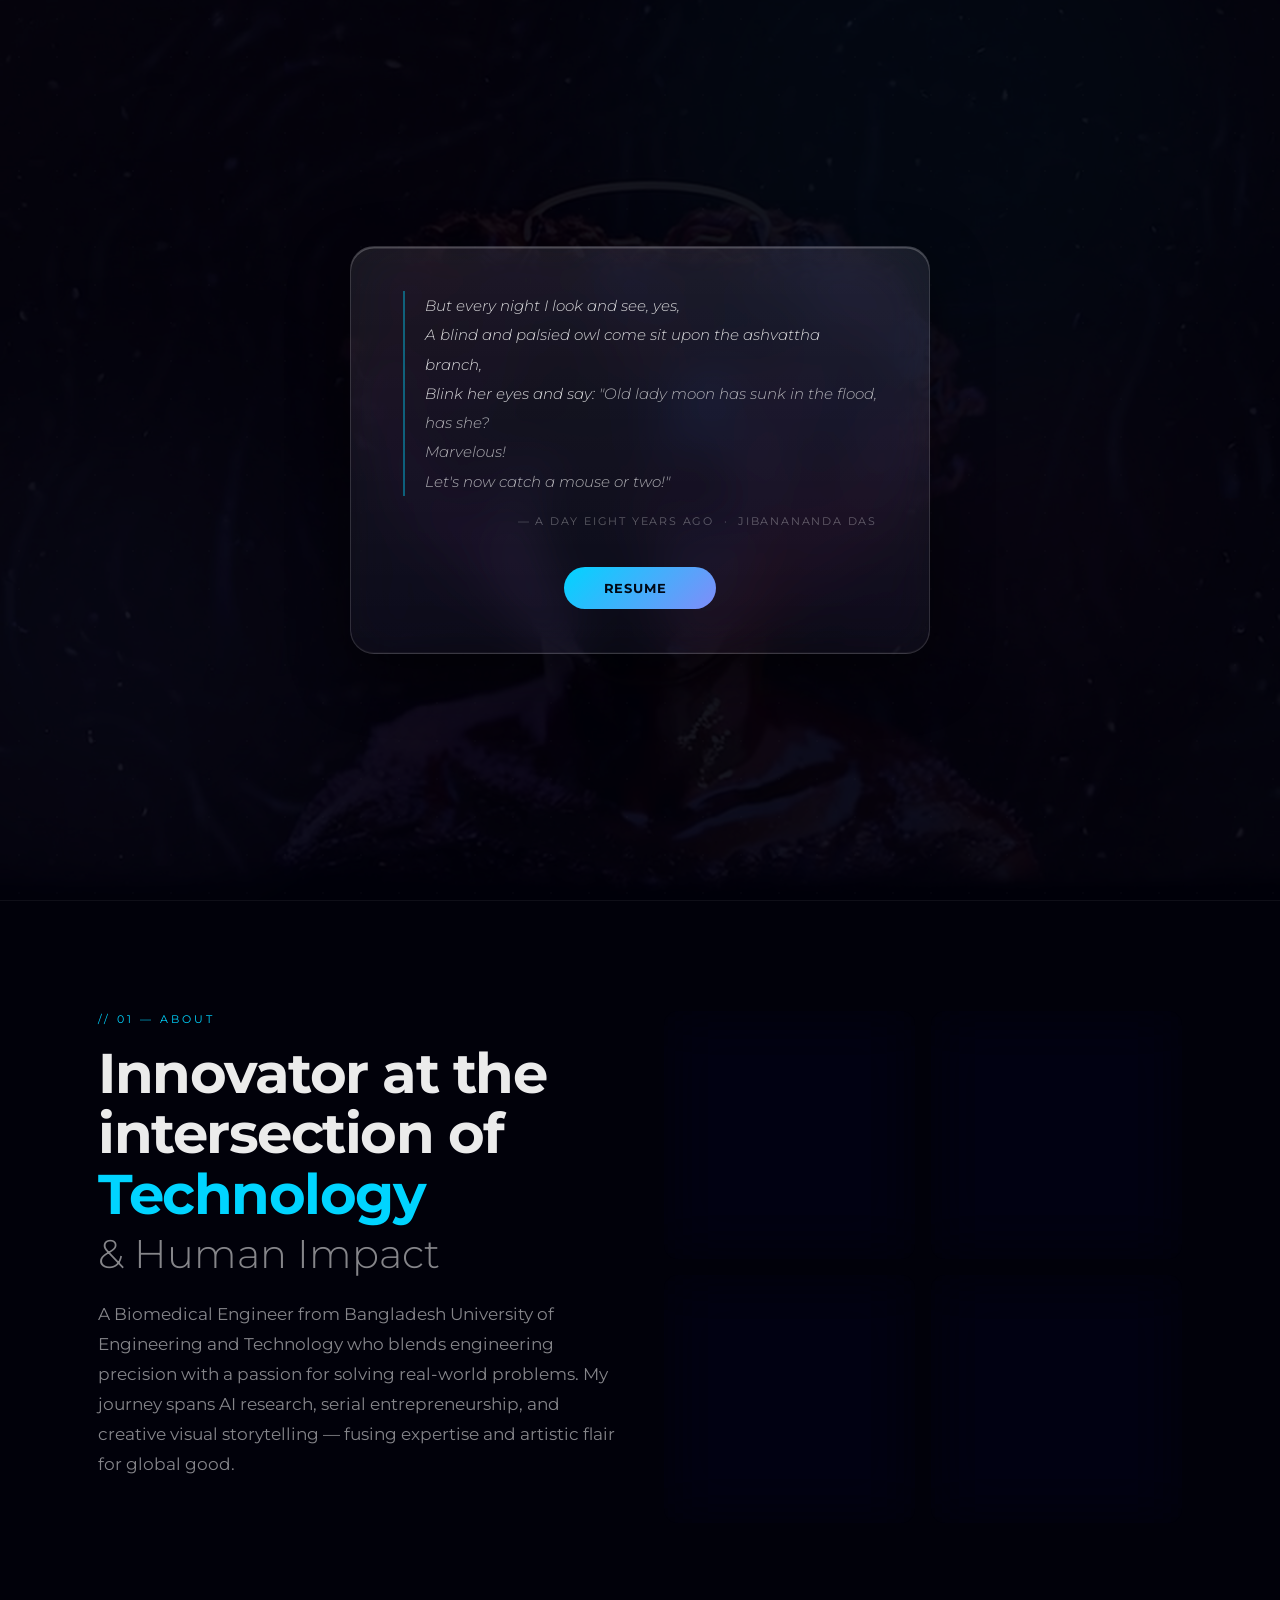
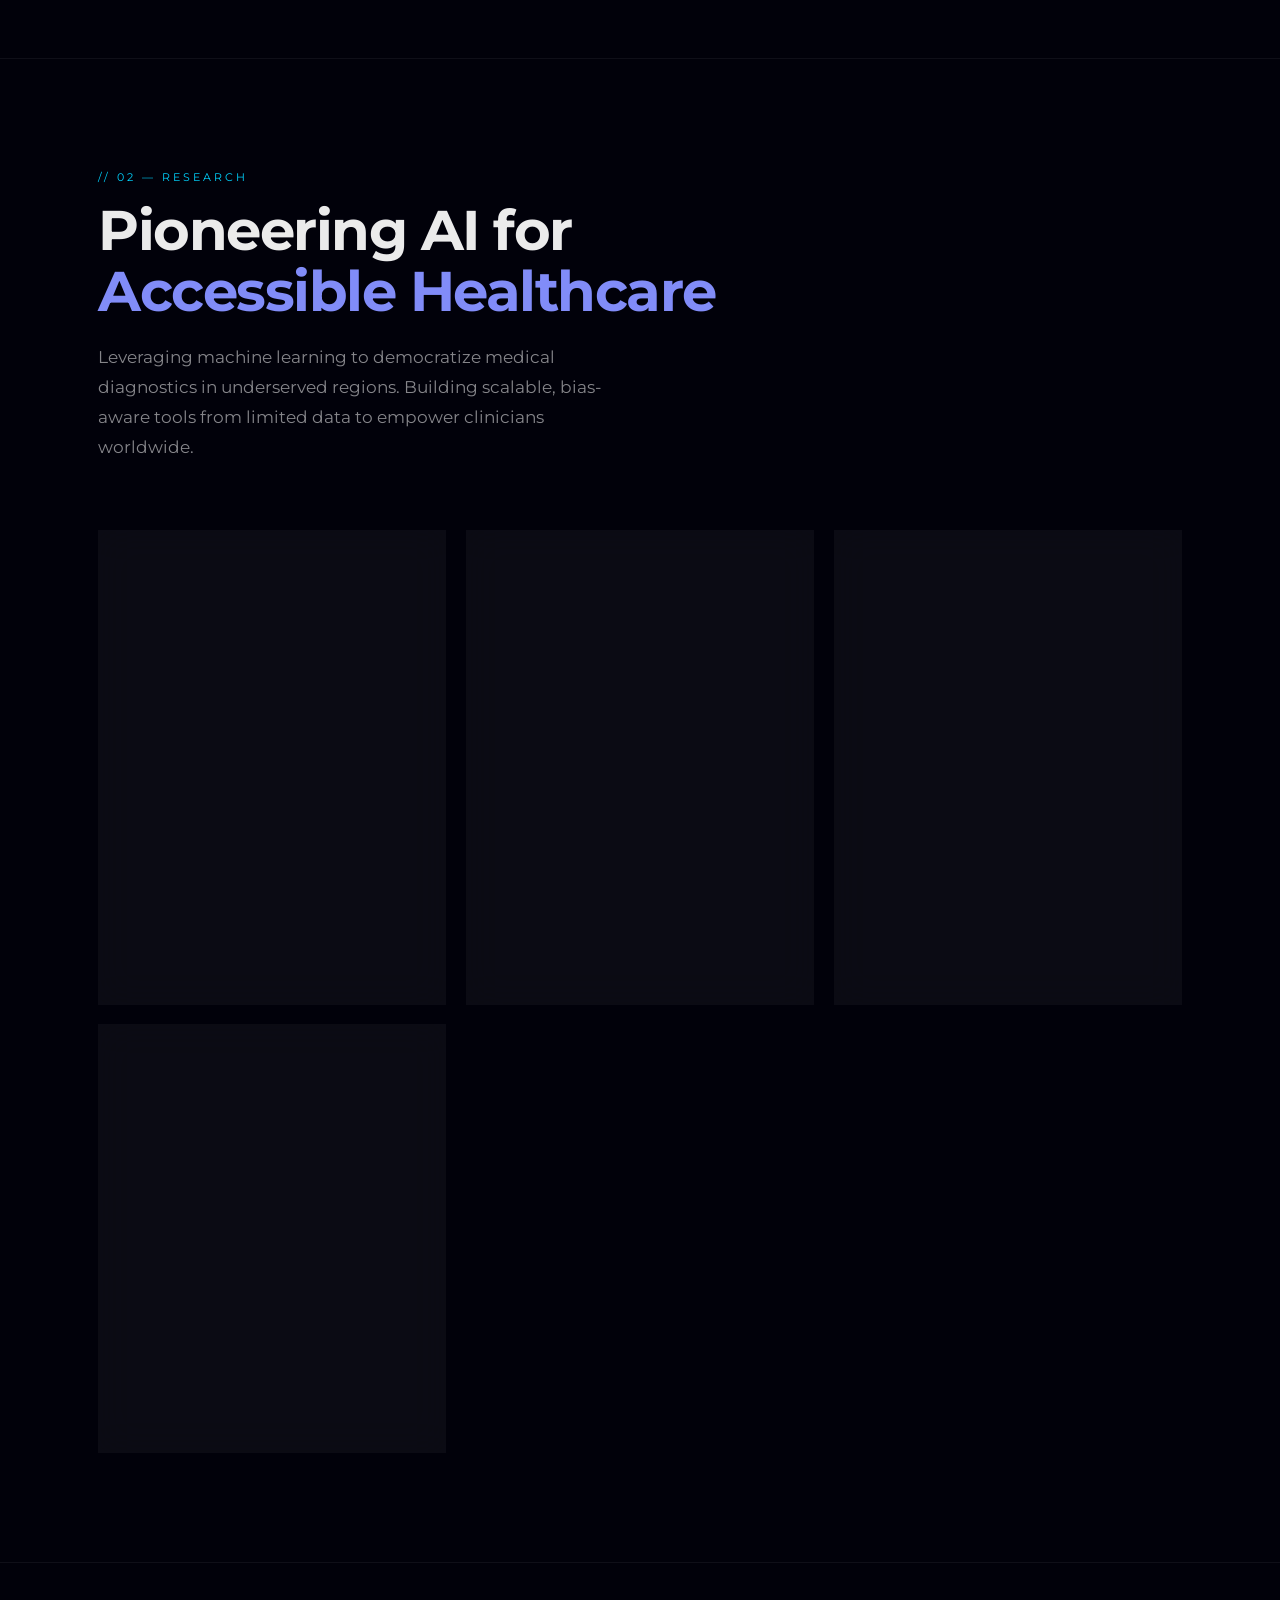
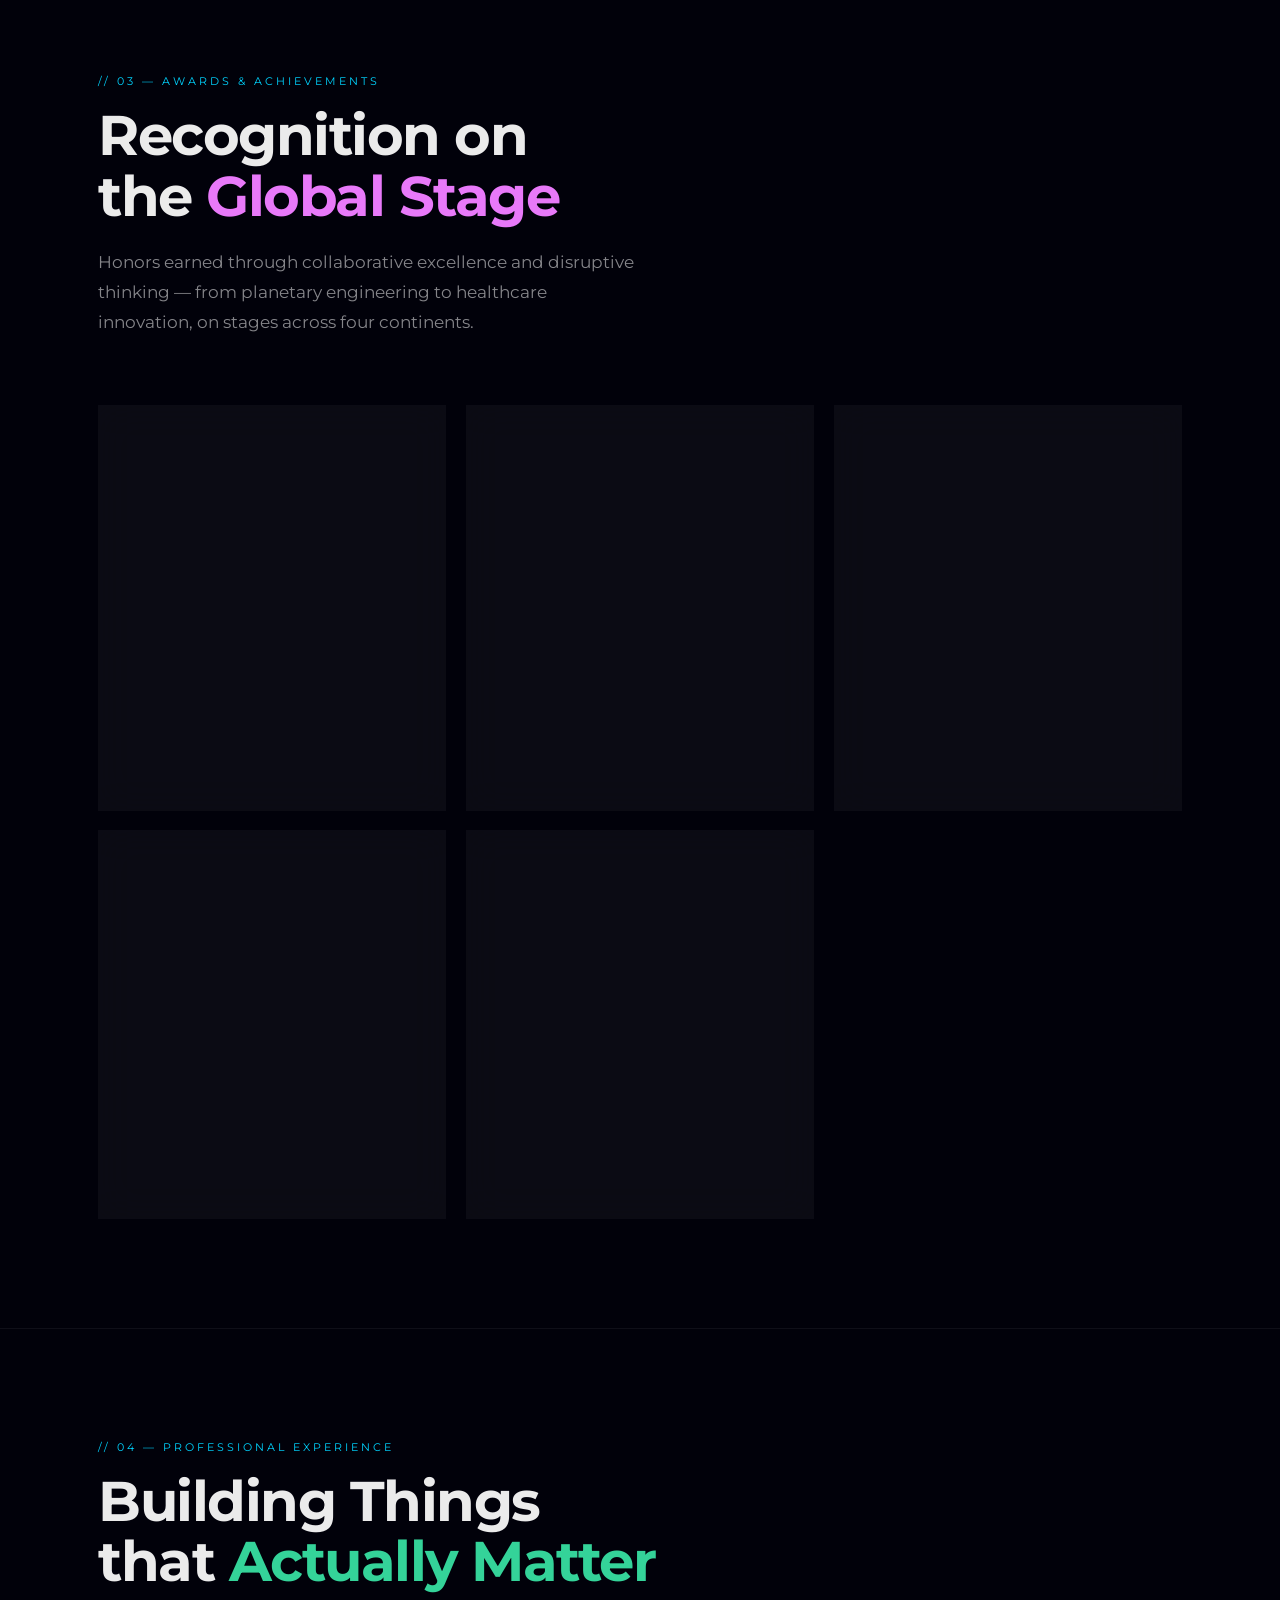
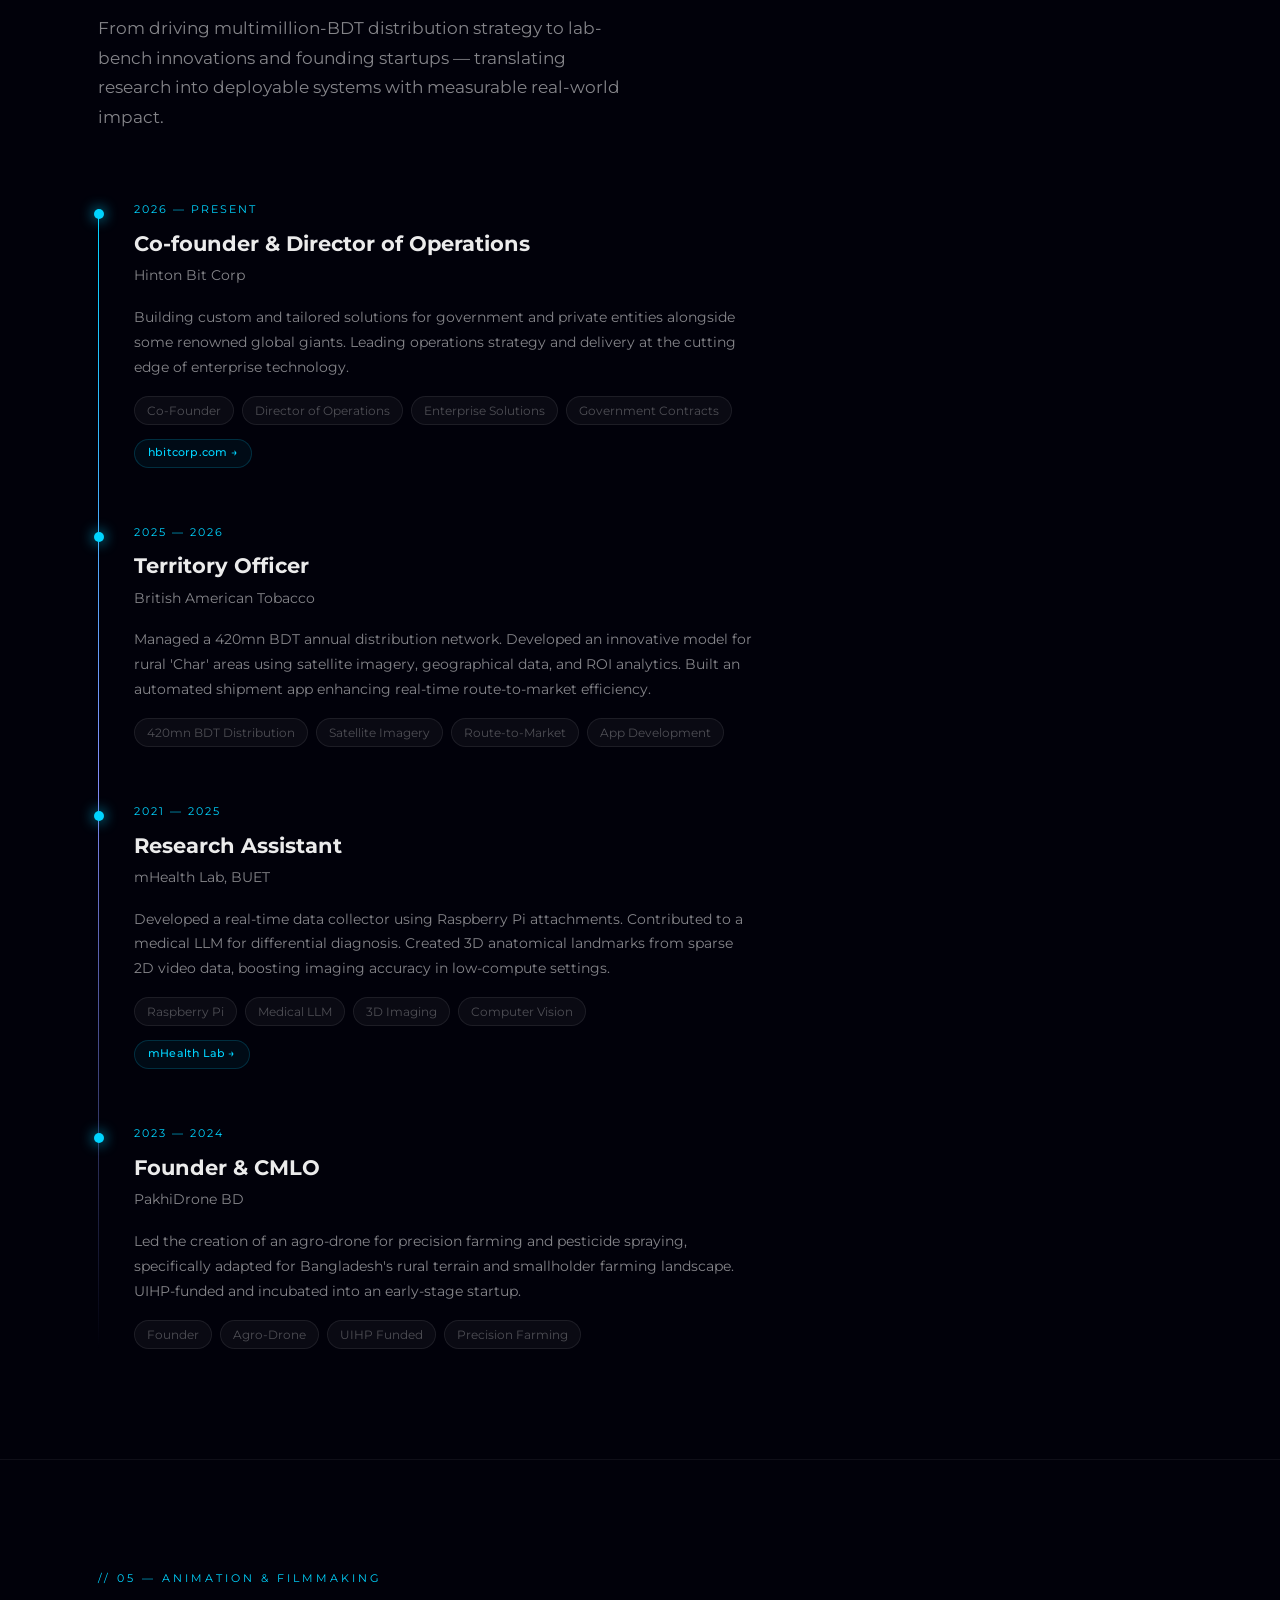
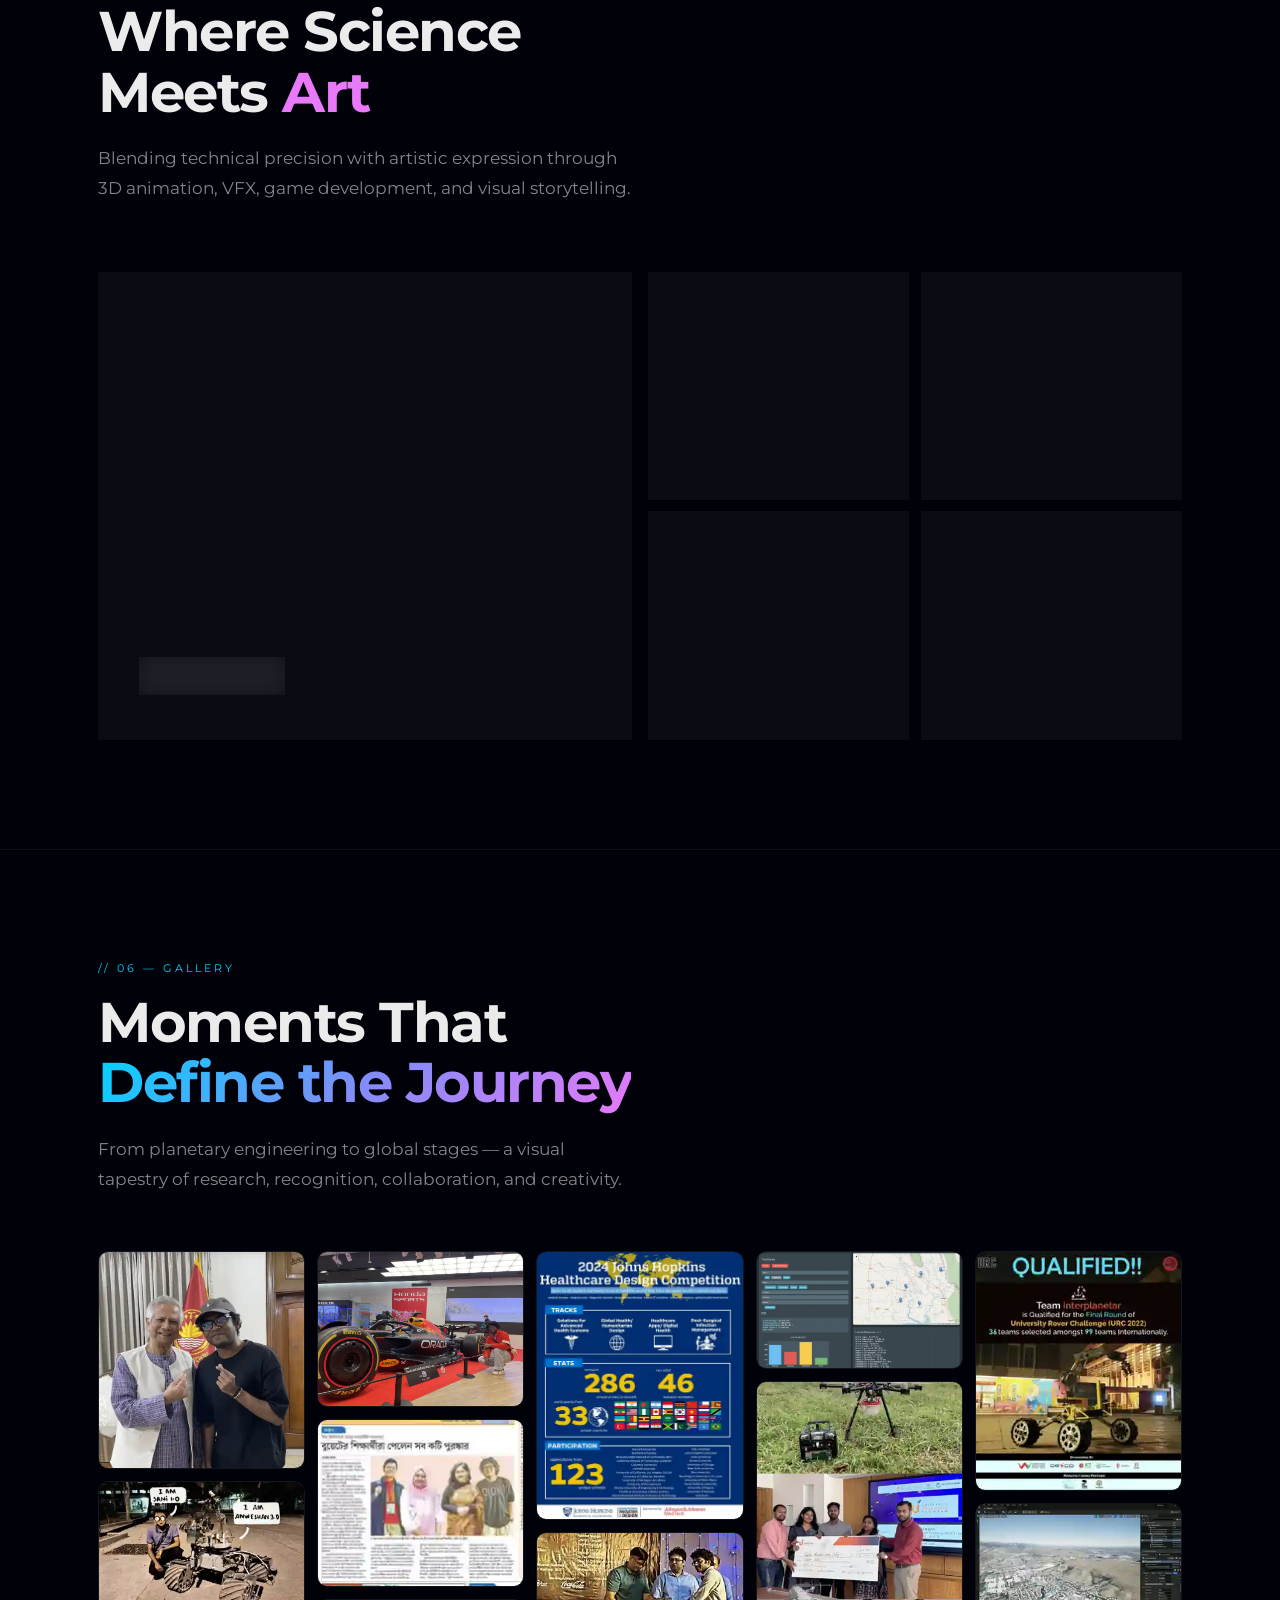
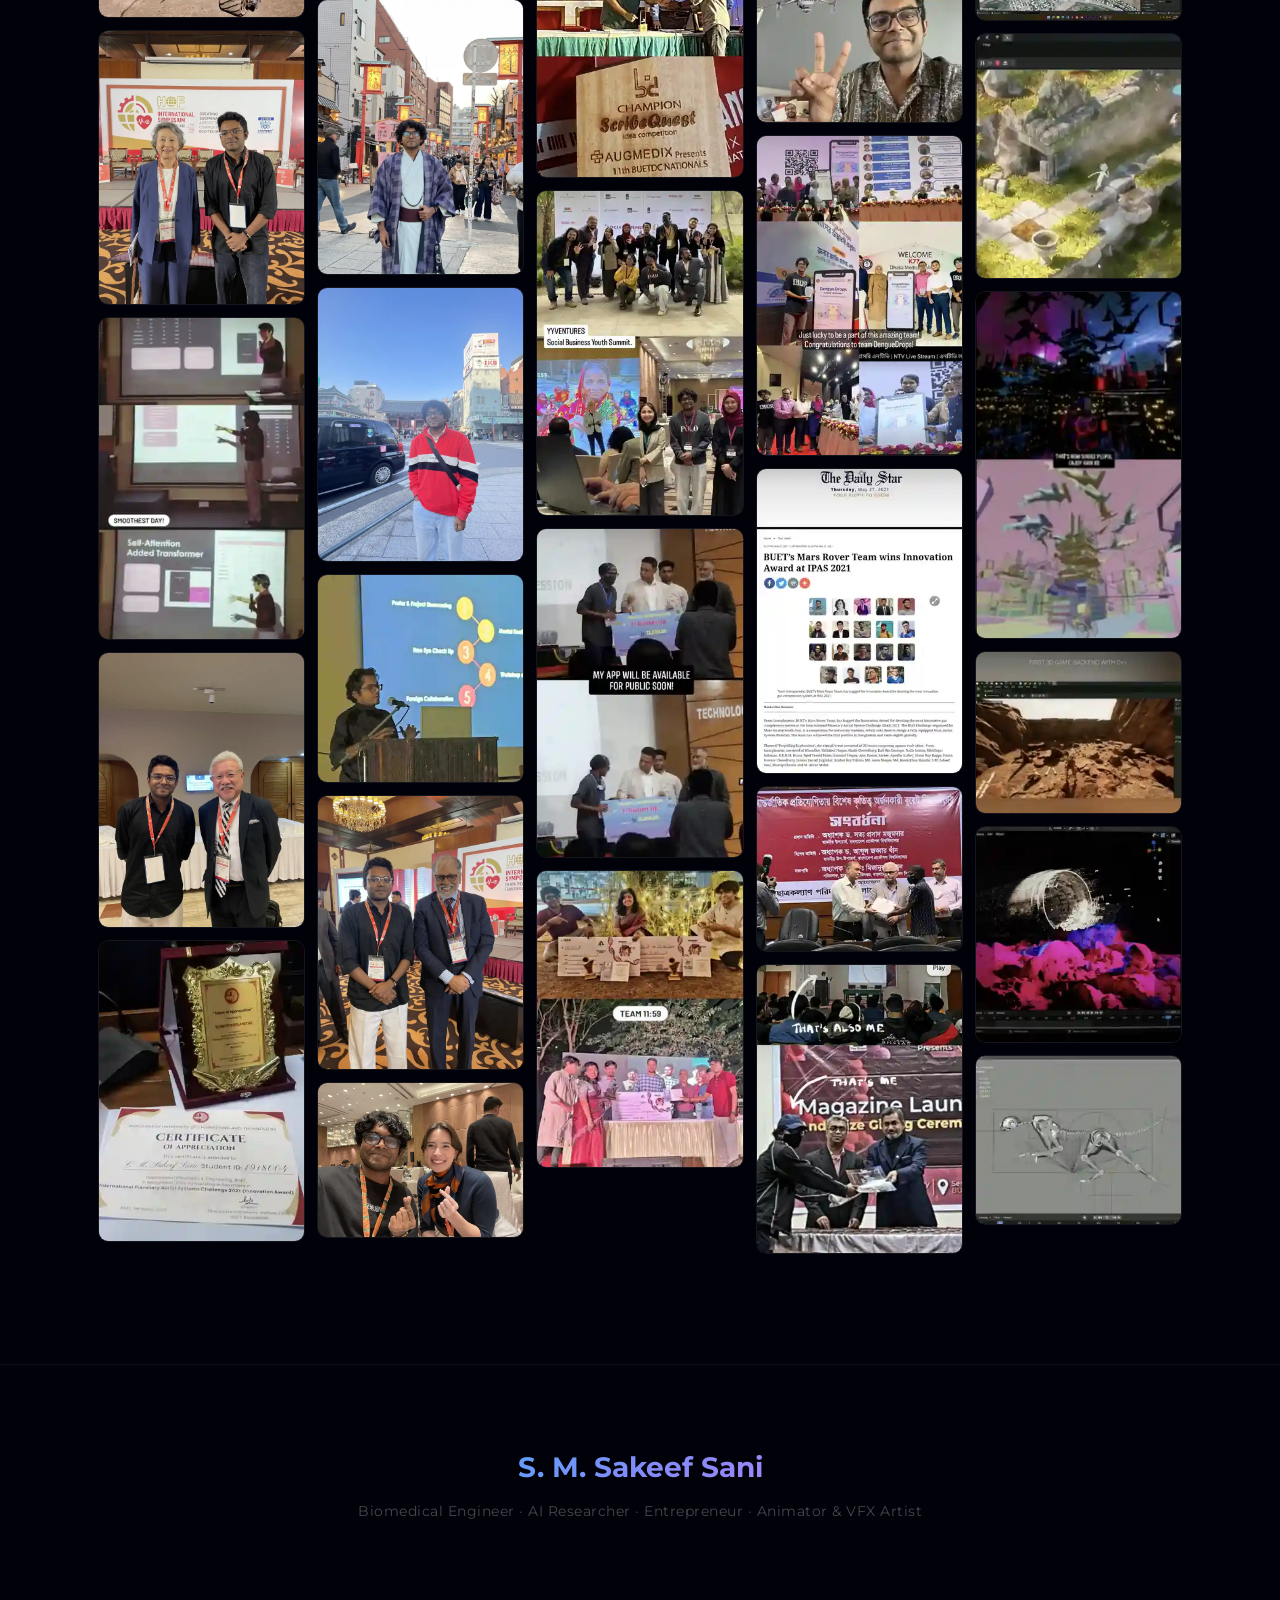
==== commit ef6dd1b1: "sound" ====
--- a/index.html
+++ b/index.html
@@ -35,10 +35,10 @@
   <meta property="og:url"          content="https://www.smsakeefsani.work.gd/">
   <meta property="og:title"        content="S. M. Sakeef Sani — Biomedical Engineer &amp; AI Researcher from Bangladesh">
   <meta property="og:description"  content="Honda Y-E-S Award 2023 winner. AI researcher at BUET's mHealth Lab, published at AAAI 2025, 2× Johns Hopkins award. Founder of Hinton Bit Corp &amp; Enigmatter Studio.">
-  <meta property="og:image"        content="https://www.smsakeefsani.work.gd/assets/images/Young%20Engineer%20and%20Scientist%20Recognition.png">
-  <meta property="og:image:secure_url" content="https://www.smsakeefsani.work.gd/assets/images/Young%20Engineer%20and%20Scientist%20Recognition.png">
-  <meta property="og:image:type"   content="image/png">
-  <meta property="og:image:alt"    content="S. M. Sakeef Sani receiving the Honda Young Engineer and Scientist Award 2023">
+  <meta property="og:image"        content="https://www.smsakeefsani.work.gd/assets/images/og-hero.jpg">
+  <meta property="og:image:secure_url" content="https://www.smsakeefsani.work.gd/assets/images/og-hero.jpg">
+  <meta property="og:image:type"   content="image/jpeg">
+  <meta property="og:image:alt"    content="S. M. Sakeef Sani — Hero section of personal portfolio">
   <meta property="og:image:width"  content="1200">
   <meta property="og:image:height" content="630">
   <meta property="og:locale"       content="en_US">
@@ -111,17 +111,23 @@
   <!-- ── Preload first canvas frame ── -->
   <link rel="preload" as="image" href="assets/frames/frame_0000.webp" fetchpriority="high">
 </head>
-<body>
+<body class="pre-entry">
 
 <!-- Entry overlay — guarantees user gesture so ambient audio can start -->
 <div id="site-entry" role="dialog" aria-modal="true" aria-label="Enter site">
-  <div class="entry-content">
-    <p class="entry-name">S. M. Sakeef Sani</p>
-    <button class="entry-btn" type="button">
-      <i class="ph-thin ph-waveform" aria-hidden="true"></i>
-      Enter
+  <div class="entry-glass">
+    <blockquote class="entry-poem">
+      But every night I look and see, yes,<br>
+      A blind and palsied owl come sit upon the ashvattha branch,<br>
+      Blink her eyes and say: <em>"Old lady moon has sunk in the flood, has she?<br>
+      Marvelous!<br>
+      Let's now catch a mouse or two!"</em>
+    </blockquote>
+    <p class="entry-attr">— A Day Eight Years Ago &nbsp;·&nbsp; Jibanananda Das</p>
+    <button class="entry-btn" id="entry-btn" type="button">
+      Resume
+      <i class="ph-thin ph-arrow-right" aria-hidden="true"></i>
     </button>
-    <p class="entry-sub">click anywhere to enter with sound</p>
   </div>
 </div>
 
--- a/css/style.css
+++ b/css/style.css
@@ -103,11 +103,11 @@
   position: fixed;
   inset: 0;
   z-index: 99999;
-  background: rgba(1, 1, 10, 0.97);
+  background: rgba(1, 1, 10, 0.72);
   display: flex;
   align-items: center;
   justify-content: center;
-  cursor: pointer;
+  cursor: default;
   transition: opacity 0.9s cubic-bezier(0.4, 0, 0.2, 1);
 }
 
@@ -116,37 +116,66 @@
   pointer-events: none;
 }
 
-.entry-content {
+.entry-glass {
+  max-width: 580px;
+  width: calc(100% - 48px);
+  padding: 44px 52px;
+  background: linear-gradient(
+    180deg,
+    rgba(255, 255, 255, 0.09) 0%,
+    rgba(255, 255, 255, 0.04) 100%
+  );
+  -webkit-backdrop-filter: blur(24px) saturate(1.5) brightness(1.08);
+  backdrop-filter: blur(24px) saturate(1.5) brightness(1.08);
+  border: 1px solid rgba(255, 255, 255, 0.14);
+  border-radius: 24px;
+  box-shadow:
+    0 20px 60px rgba(0, 0, 0, 0.45),
+    inset 0 1.5px 0 rgba(255, 255, 255, 0.22),
+    inset 0 -1px 0 rgba(255, 255, 255, 0.04);
   text-align: center;
   -webkit-user-select: none;
   user-select: none;
 }
 
-.entry-name {
-  font-family: 'Montserrat', sans-serif;
-  font-size: clamp(26px, 6vw, 52px);
-  font-weight: 800;
-  background: linear-gradient(135deg, var(--cyan), var(--violet));
-  -webkit-background-clip: text;
-  background-clip: text;
-  -webkit-text-fill-color: transparent;
-  margin-bottom: 40px;
-  letter-spacing: -0.02em;
+.entry-poem {
+  font-family: 'Montserrat', sans-serif;
+  font-size: clamp(12.5px, 2.2vw, 15px);
+  line-height: 1.95;
+  color: rgba(255, 255, 255, 0.82);
+  font-style: italic;
+  font-weight: 300;
+  text-align: left;
+  margin: 0 0 18px;
+  border-left: 2px solid rgba(0, 212, 255, 0.4);
+  padding-left: 20px;
+}
+
+.entry-poem em { color: rgba(255, 255, 255, 0.65); }
+
+.entry-attr {
+  font-family: 'Montserrat', sans-serif;
+  font-size: 10.5px;
+  letter-spacing: 1.8px;
+  text-transform: uppercase;
+  color: rgba(255, 255, 255, 0.32);
+  text-align: right;
+  margin: 0 0 36px;
 }
 
 .entry-btn {
   display: inline-flex;
   align-items: center;
   gap: 10px;
-  padding: 14px 44px;
+  padding: 13px 40px;
   background: linear-gradient(135deg, var(--cyan), var(--violet));
   border: none;
   border-radius: 100px;
   color: #000814;
   font-family: 'Montserrat', sans-serif;
-  font-size: 15px;
+  font-size: 13px;
   font-weight: 700;
-  letter-spacing: 0.04em;
+  letter-spacing: 0.06em;
   text-transform: uppercase;
   cursor: pointer;
   transition: transform 0.25s ease, box-shadow 0.25s ease;
@@ -157,14 +186,31 @@
   box-shadow: 0 16px 40px rgba(0, 212, 255, 0.35);
 }
 
-.entry-btn i { font-size: 22px; }
-
-.entry-sub {
-  margin-top: 20px;
-  font-size: 11px;
-  letter-spacing: 2px;
-  text-transform: uppercase;
-  color: rgba(255, 255, 255, 0.25);
+.entry-btn i { font-size: 17px; }
+
+/* ── PRE-ENTRY FLOAT-IN STATE ────────────────────────────── */
+nav,
+.hero {
+  transition:
+    opacity  0.85s cubic-bezier(0.16, 1, 0.3, 1),
+    transform 0.85s cubic-bezier(0.16, 1, 0.3, 1);
+}
+
+body.pre-entry nav {
+  opacity: 0;
+  transform: translateX(-50%) translateY(42px);
+}
+
+body.pre-entry .hero {
+  opacity: 0;
+  transform: translateY(56px);
+}
+
+@media (max-width: 480px) {
+  .entry-glass {
+    padding: 32px 24px;
+    border-radius: 20px;
+  }
 }
 
 #canvas-overlay {
@@ -464,6 +510,7 @@
   font-weight: 500;
   color: var(--t2);
   cursor: pointer;
+  -webkit-backdrop-filter: blur(10px);
   backdrop-filter: blur(10px);
   transition: border-color 0.25s, color 0.25s, transform 0.25s;
 }
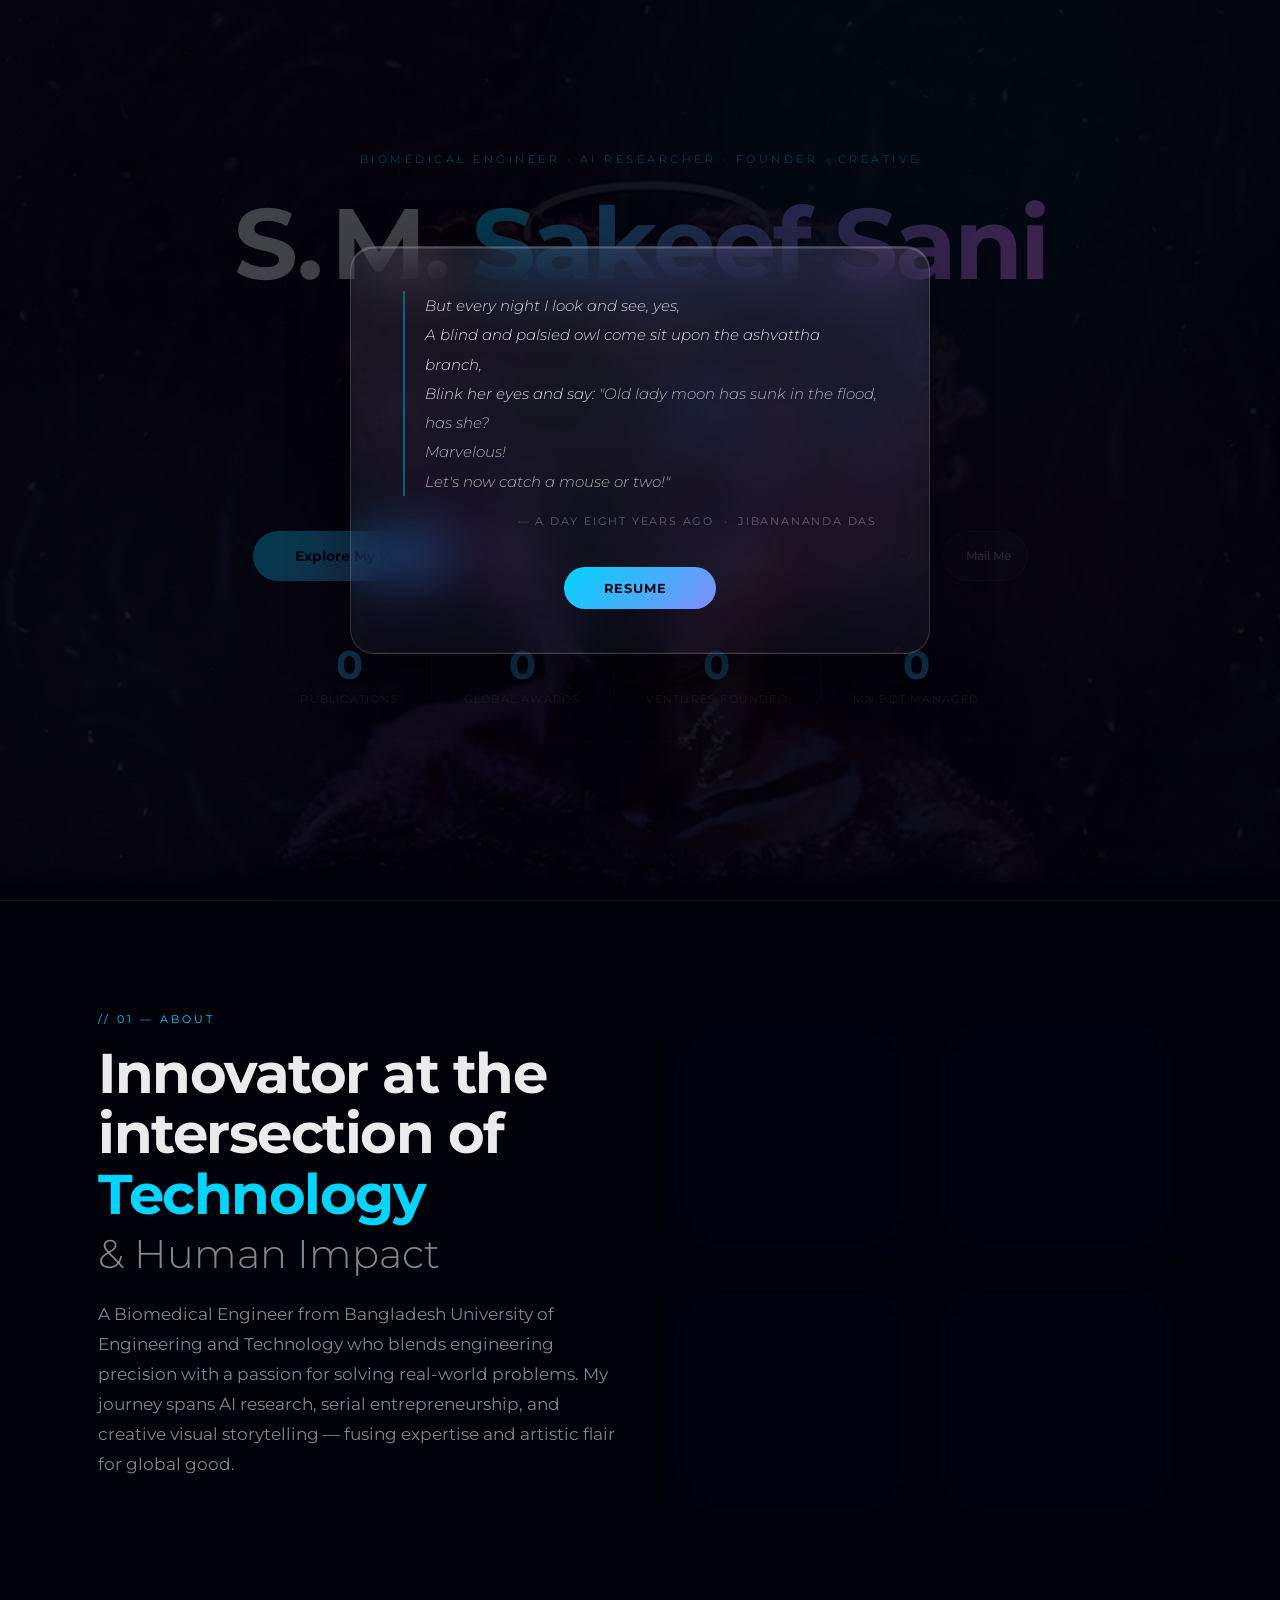
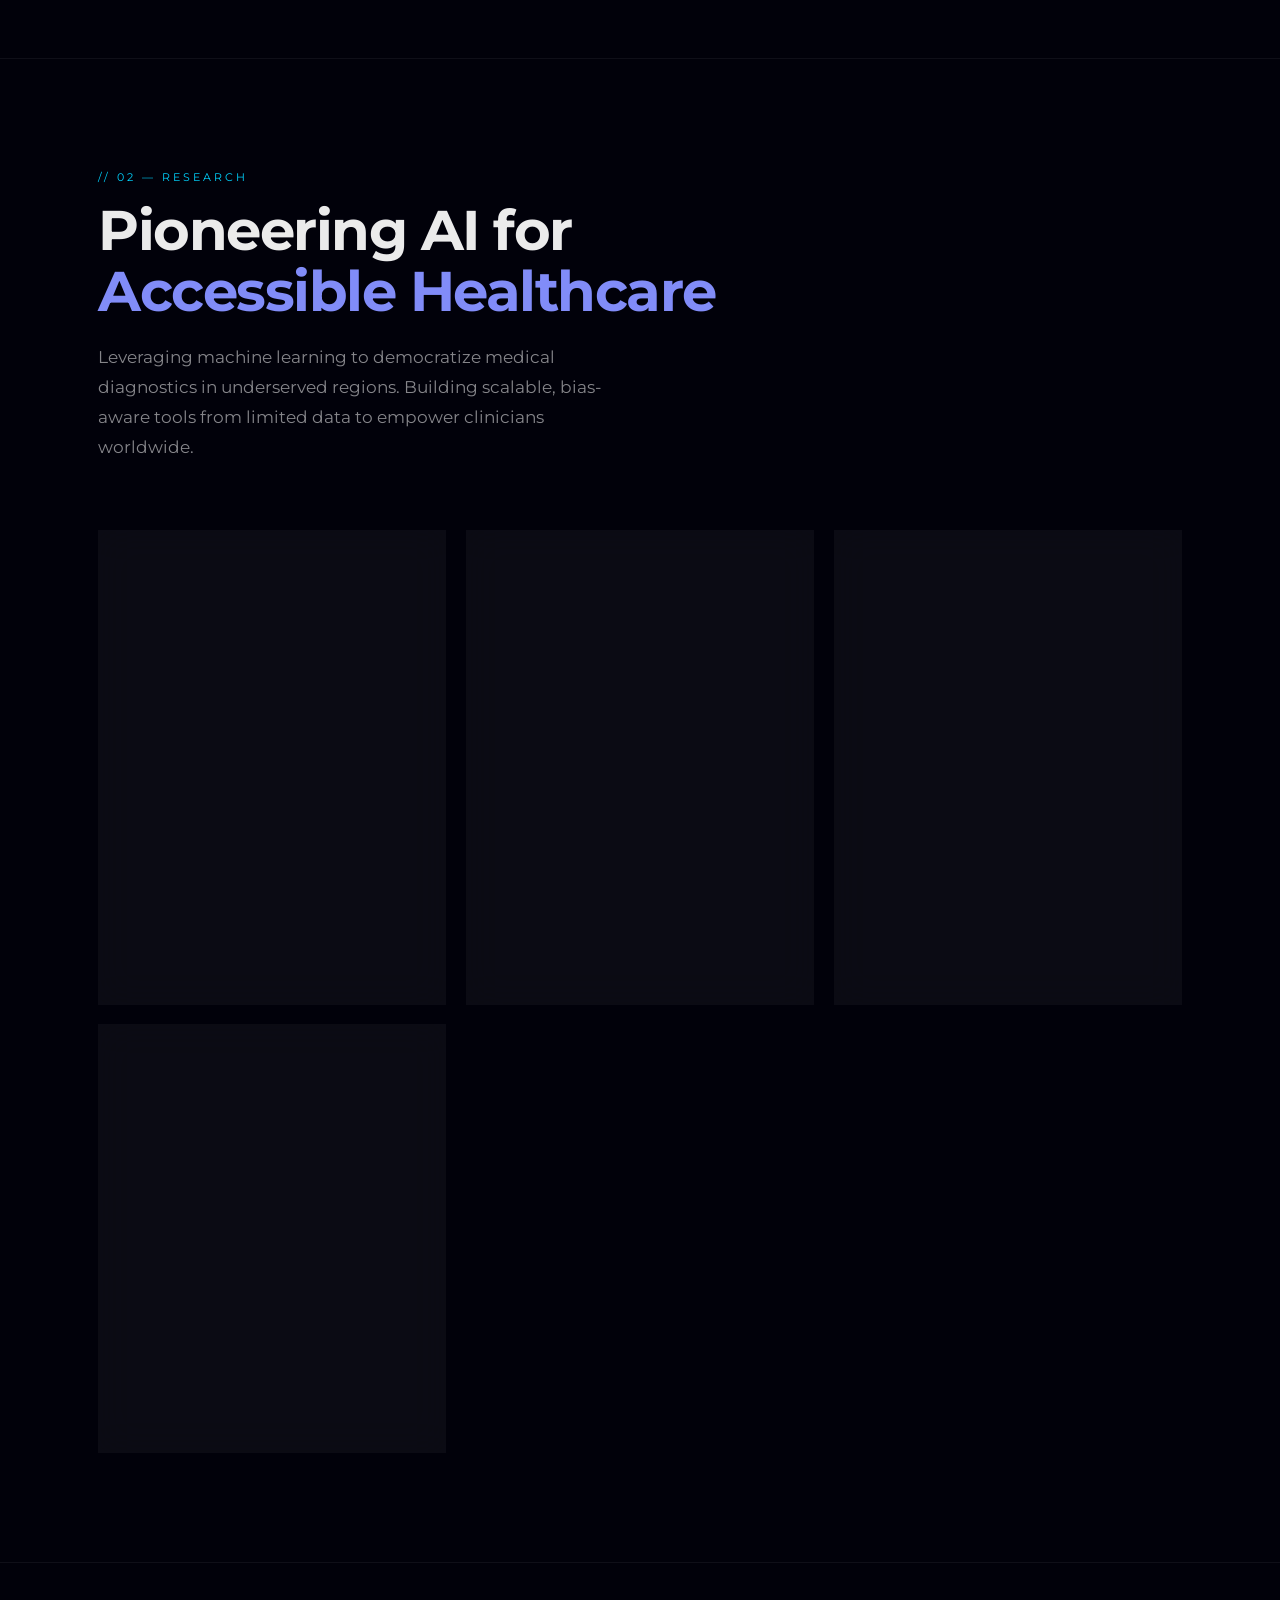
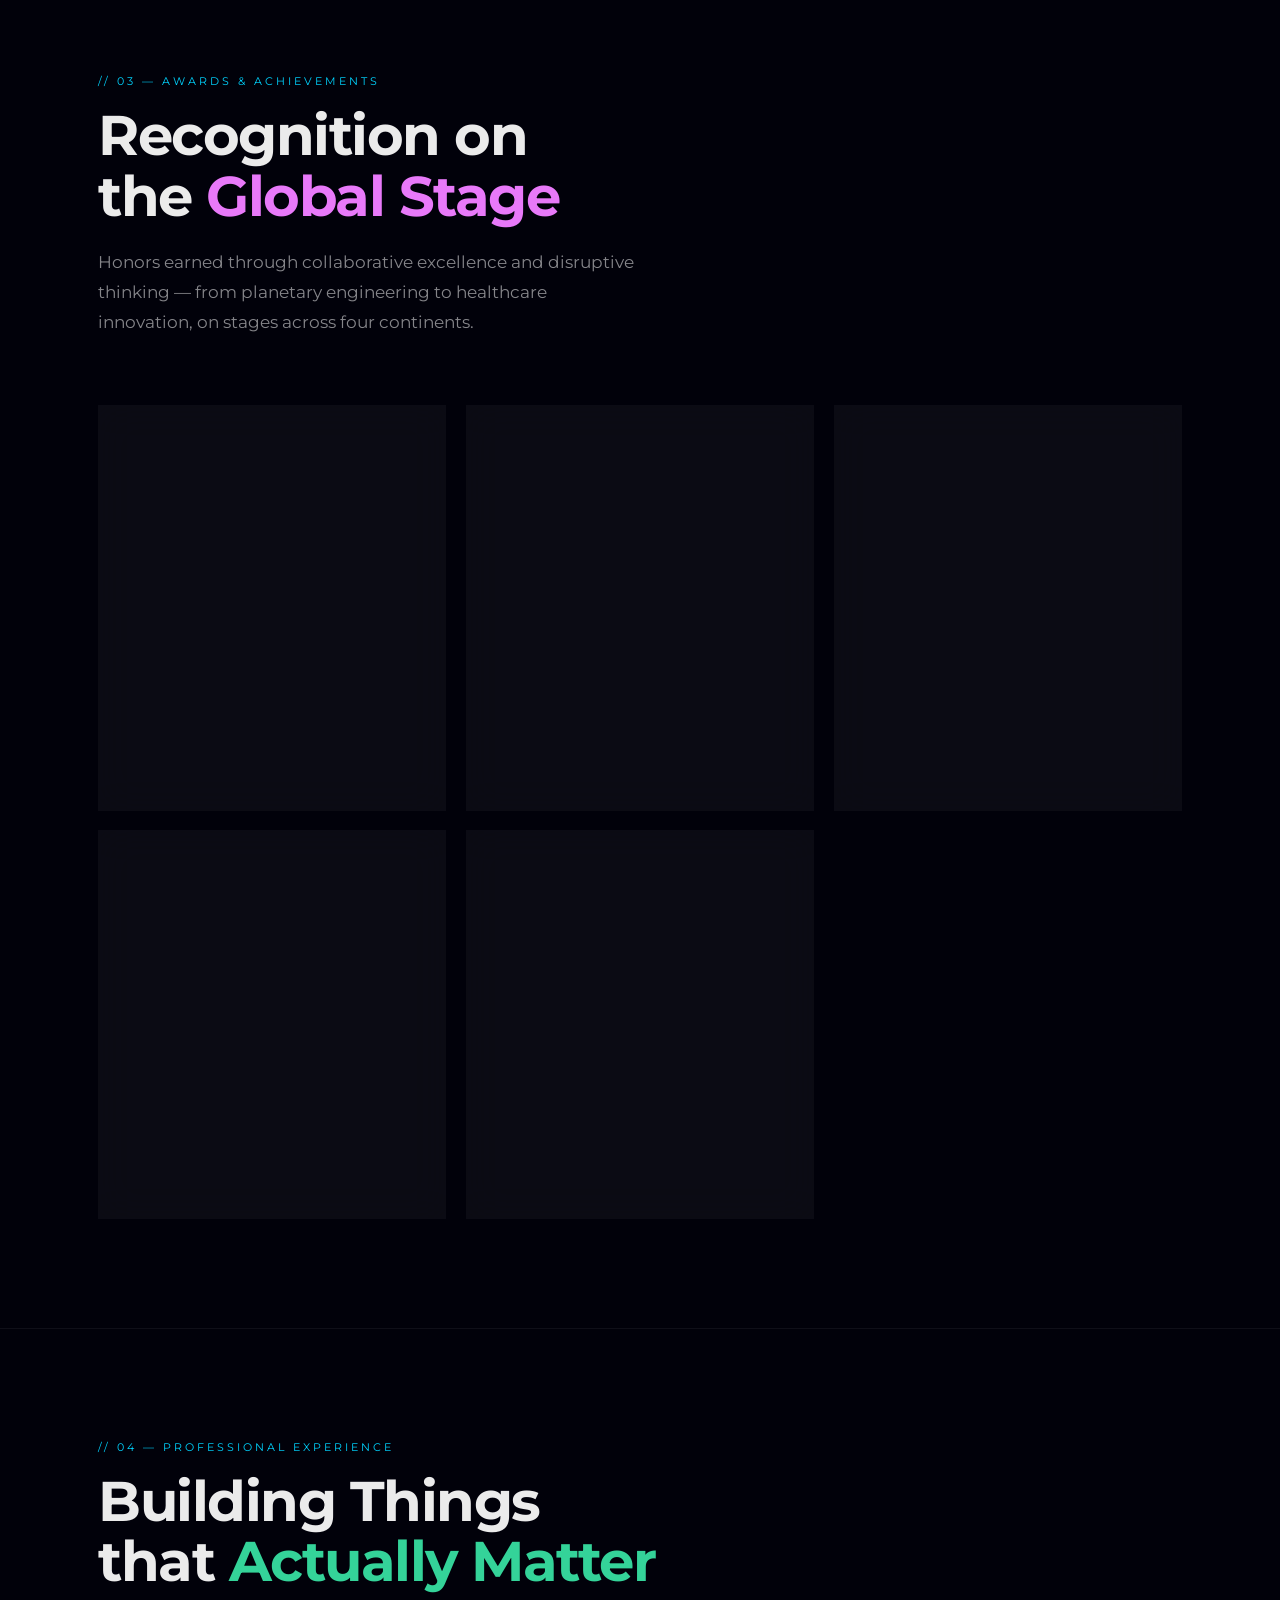
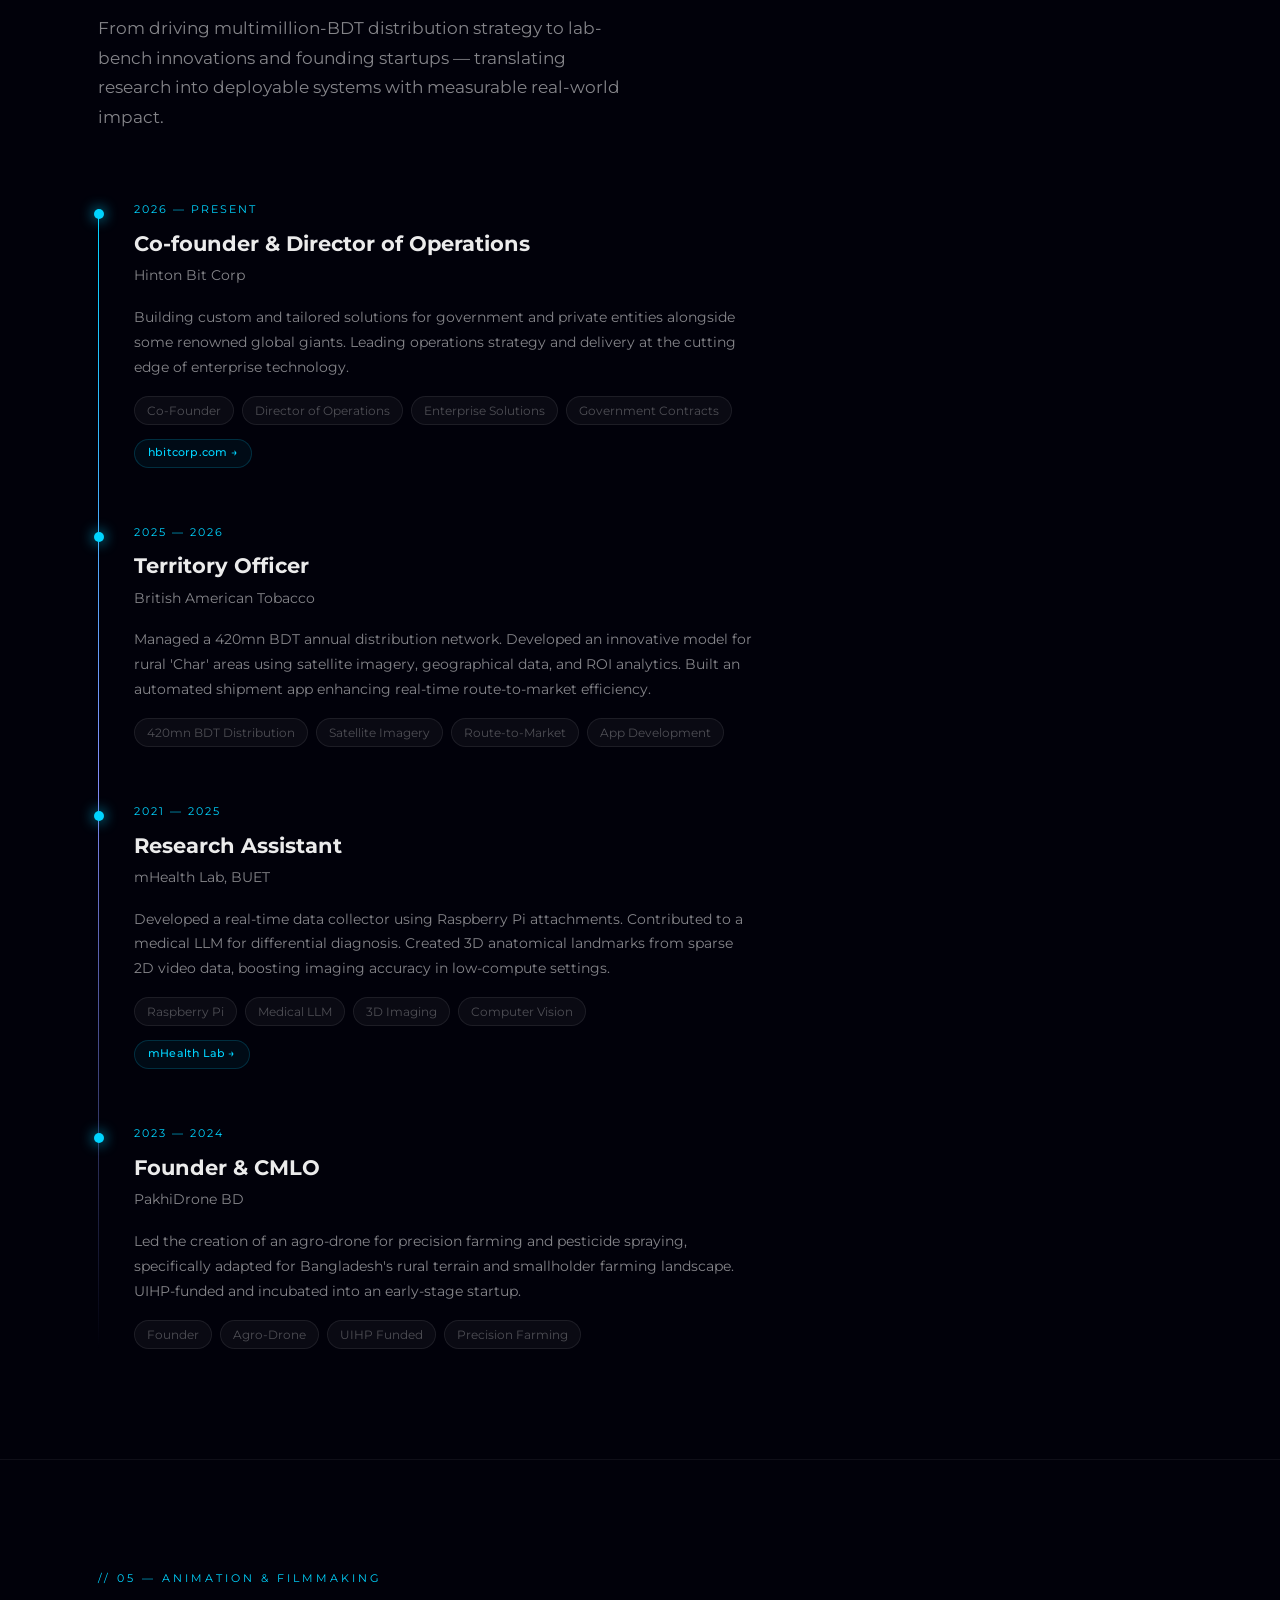
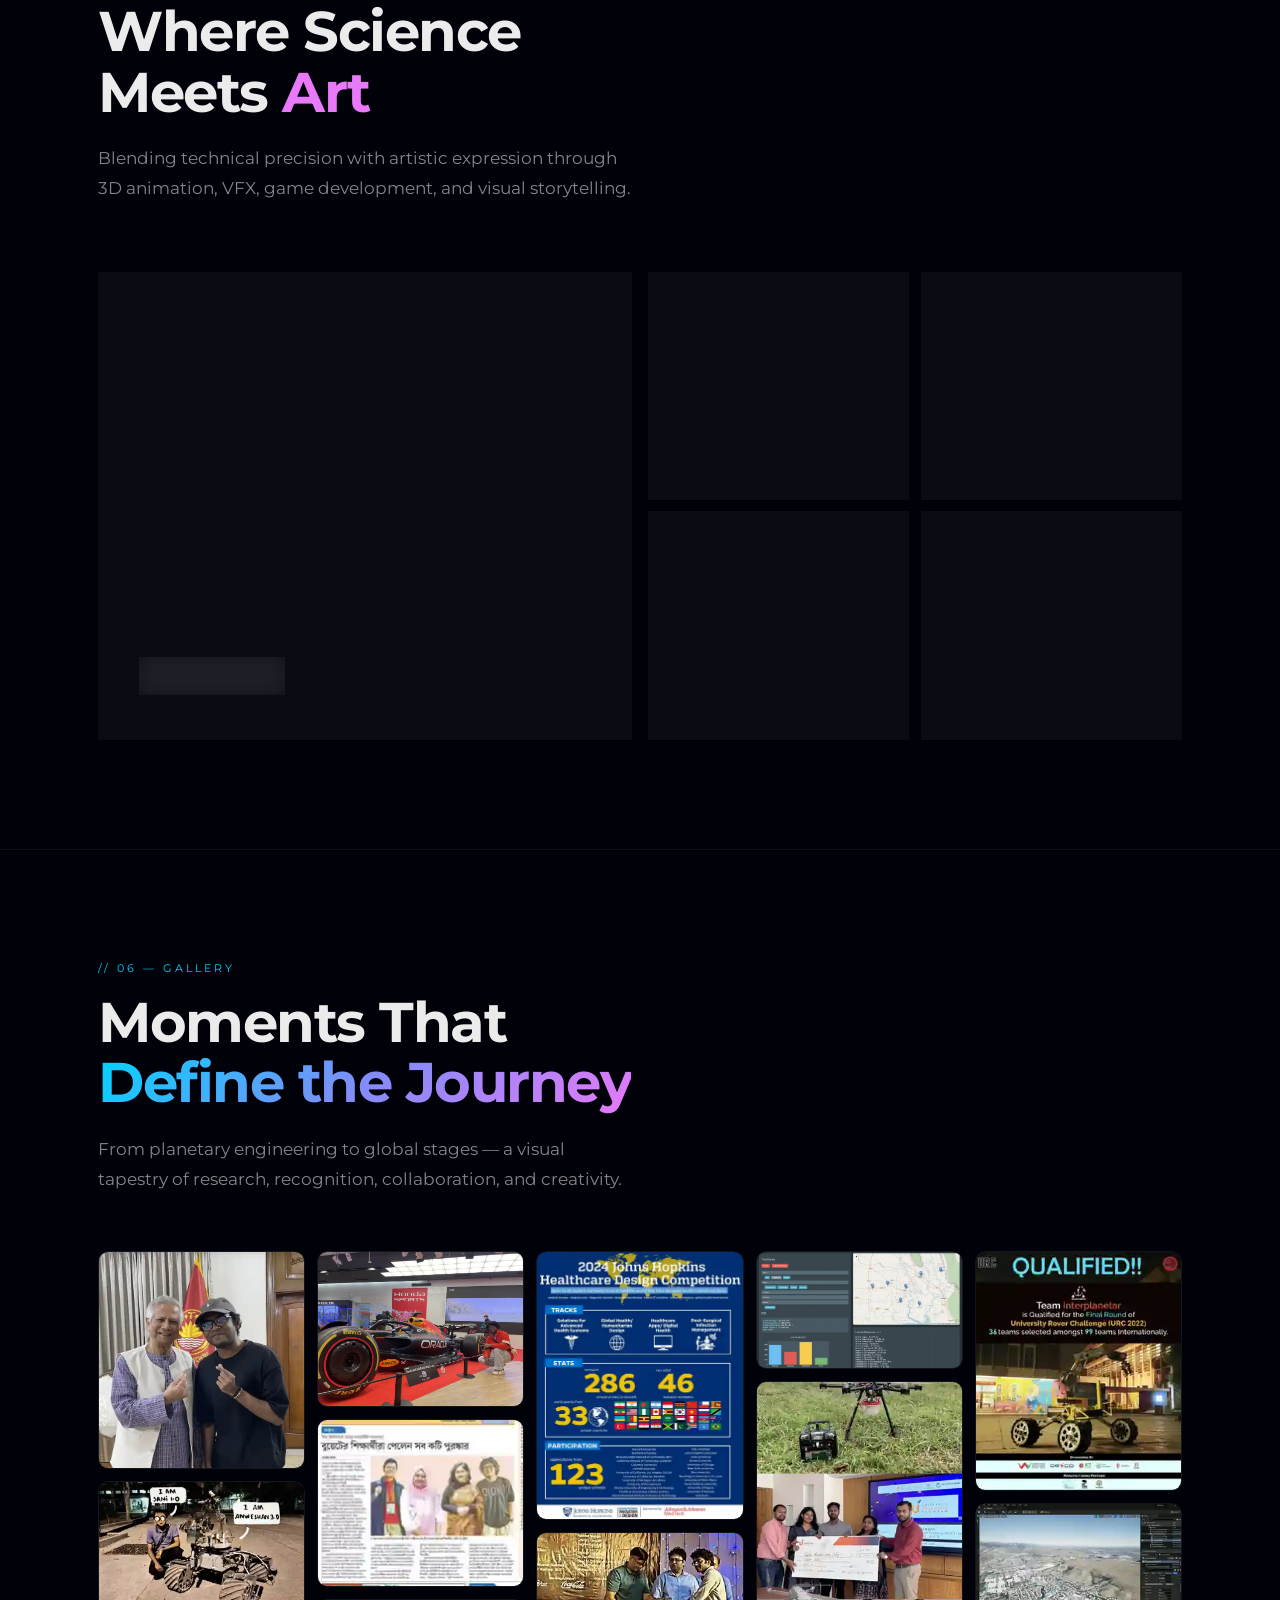
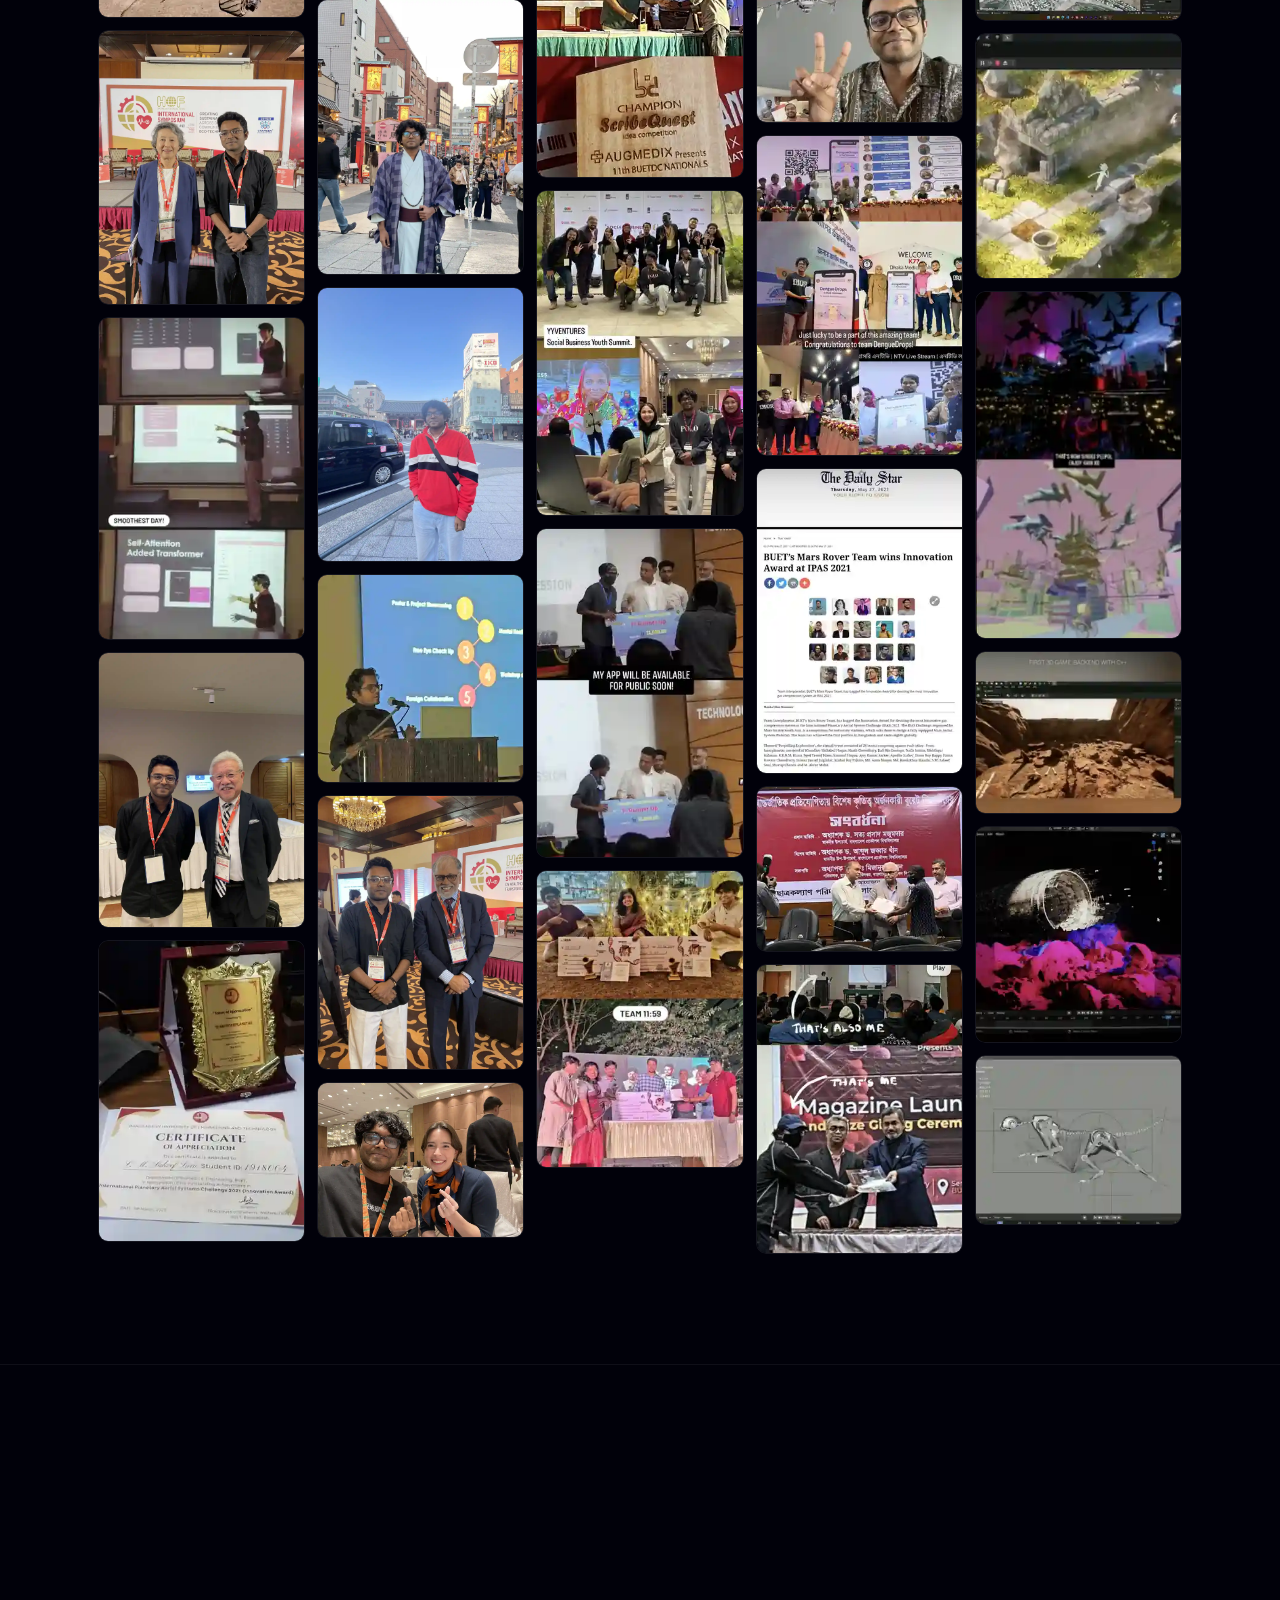
==== commit c27dd1d9: "update" ====
--- a/index.html
+++ b/index.html
@@ -35,9 +35,9 @@
   <meta property="og:url"          content="https://www.smsakeefsani.work.gd/">
   <meta property="og:title"        content="S. M. Sakeef Sani — Biomedical Engineer &amp; AI Researcher from Bangladesh">
   <meta property="og:description"  content="Honda Y-E-S Award 2023 winner. AI researcher at BUET's mHealth Lab, published at AAAI 2025, 2× Johns Hopkins award. Founder of Hinton Bit Corp &amp; Enigmatter Studio.">
-  <meta property="og:image"        content="https://www.smsakeefsani.work.gd/assets/images/og-hero.jpg">
-  <meta property="og:image:secure_url" content="https://www.smsakeefsani.work.gd/assets/images/og-hero.jpg">
-  <meta property="og:image:type"   content="image/jpeg">
+  <meta property="og:image"        content="https://www.smsakeefsani.work.gd/assets/images/og-hero.png">
+  <meta property="og:image:secure_url" content="https://www.smsakeefsani.work.gd/assets/images/og-hero.png">
+  <meta property="og:image:type"   content="image/png">
   <meta property="og:image:alt"    content="S. M. Sakeef Sani — Hero section of personal portfolio">
   <meta property="og:image:width"  content="1200">
   <meta property="og:image:height" content="630">
--- a/css/style.css
+++ b/css/style.css
@@ -94,7 +94,8 @@
   position: fixed;
   inset: 0;
   width: 100%;
-  height: 100%;
+  height: 100vh;   /* fallback */
+  height: 100svh;  /* stable: does not change when iOS address bar shows/hides */
   z-index: 0;
 }
 
@@ -189,11 +190,14 @@
 .entry-btn i { font-size: 17px; }
 
 /* ── PRE-ENTRY FLOAT-IN STATE ────────────────────────────── */
+/* Animate nav (dock slides up from off-screen) and hero children
+   (each child floats up within the hero's bounds — avoids stats
+   ever appearing behind the dock during the transition). */
 nav,
-.hero {
+.hero > * {
   transition:
-    opacity  0.85s cubic-bezier(0.16, 1, 0.3, 1),
-    transform 0.85s cubic-bezier(0.16, 1, 0.3, 1);
+    opacity  0.75s cubic-bezier(0.16, 1, 0.3, 1),
+    transform 0.75s cubic-bezier(0.16, 1, 0.3, 1);
 }
 
 body.pre-entry nav {
@@ -201,9 +205,9 @@
   transform: translateX(-50%) translateY(42px);
 }
 
-body.pre-entry .hero {
+body.pre-entry .hero > * {
   opacity: 0;
-  transform: translateY(56px);
+  transform: translateY(32px);
 }
 
 @media (max-width: 480px) {
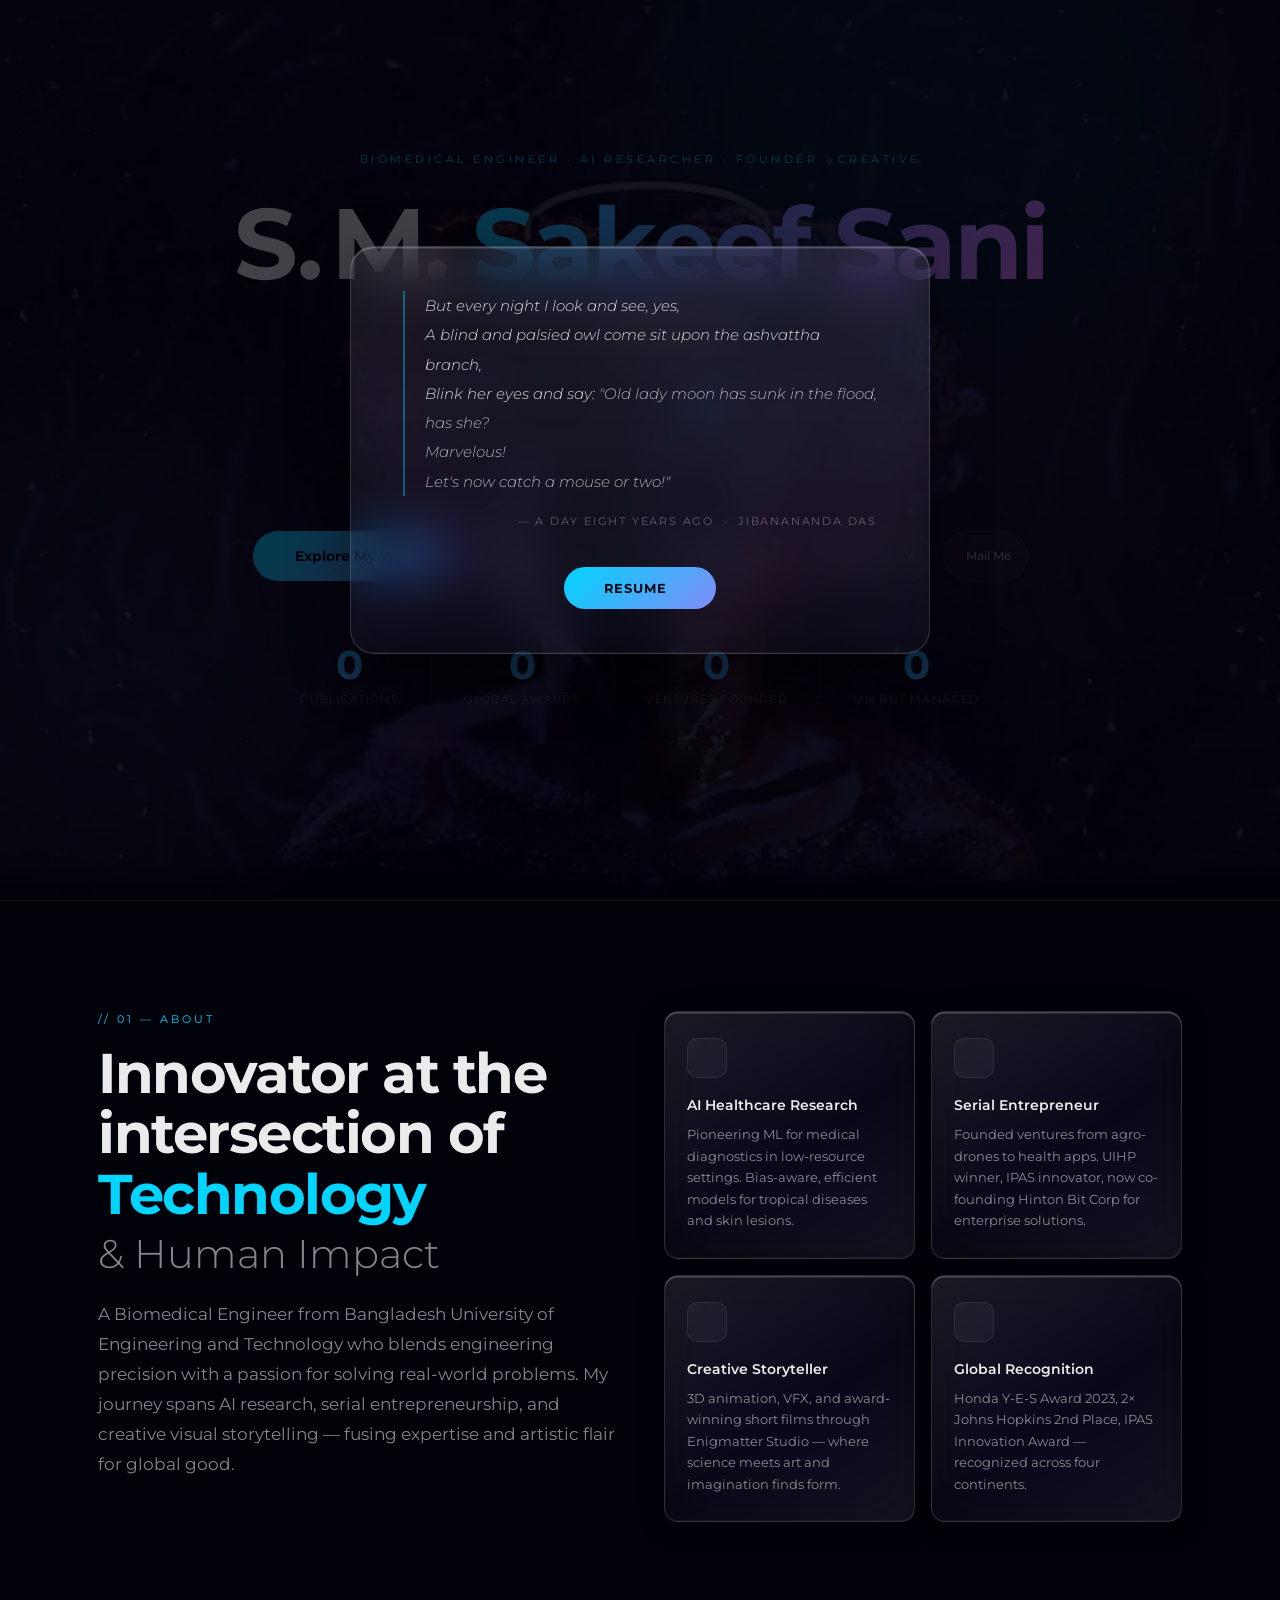
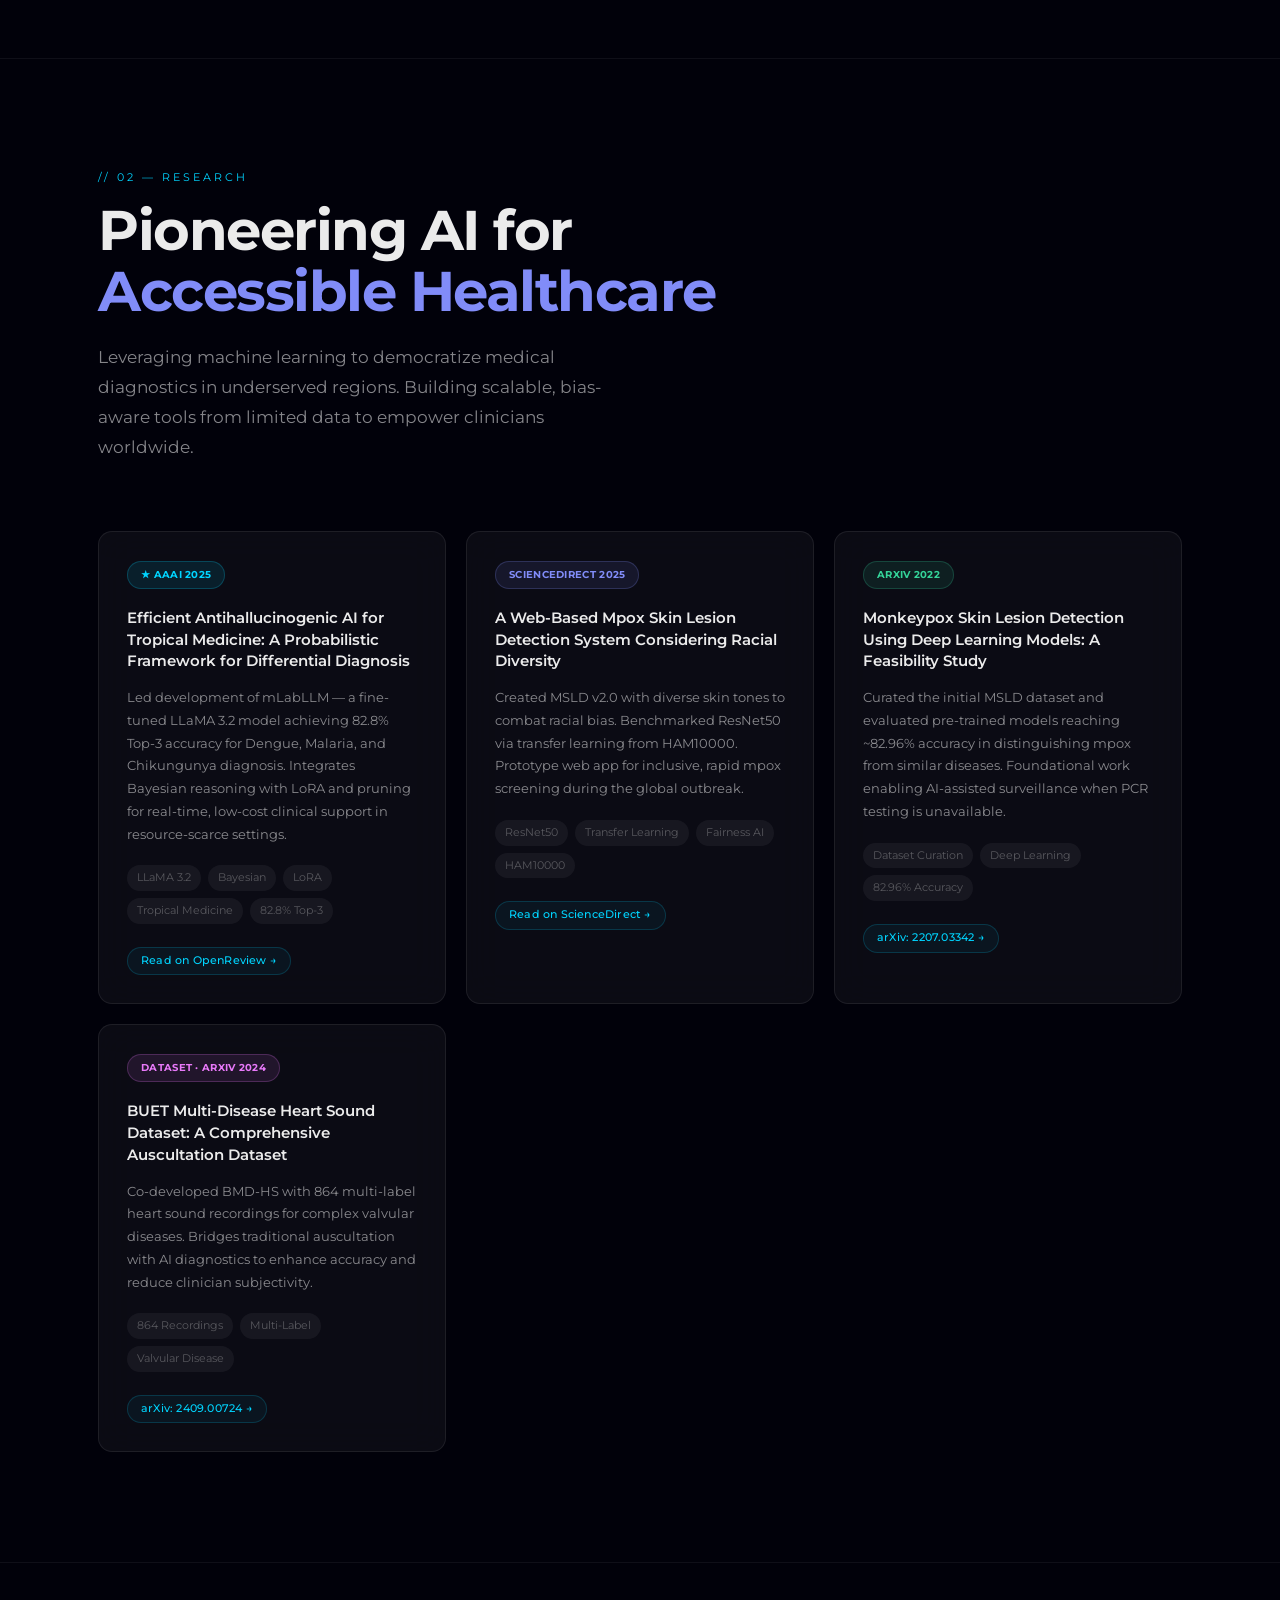
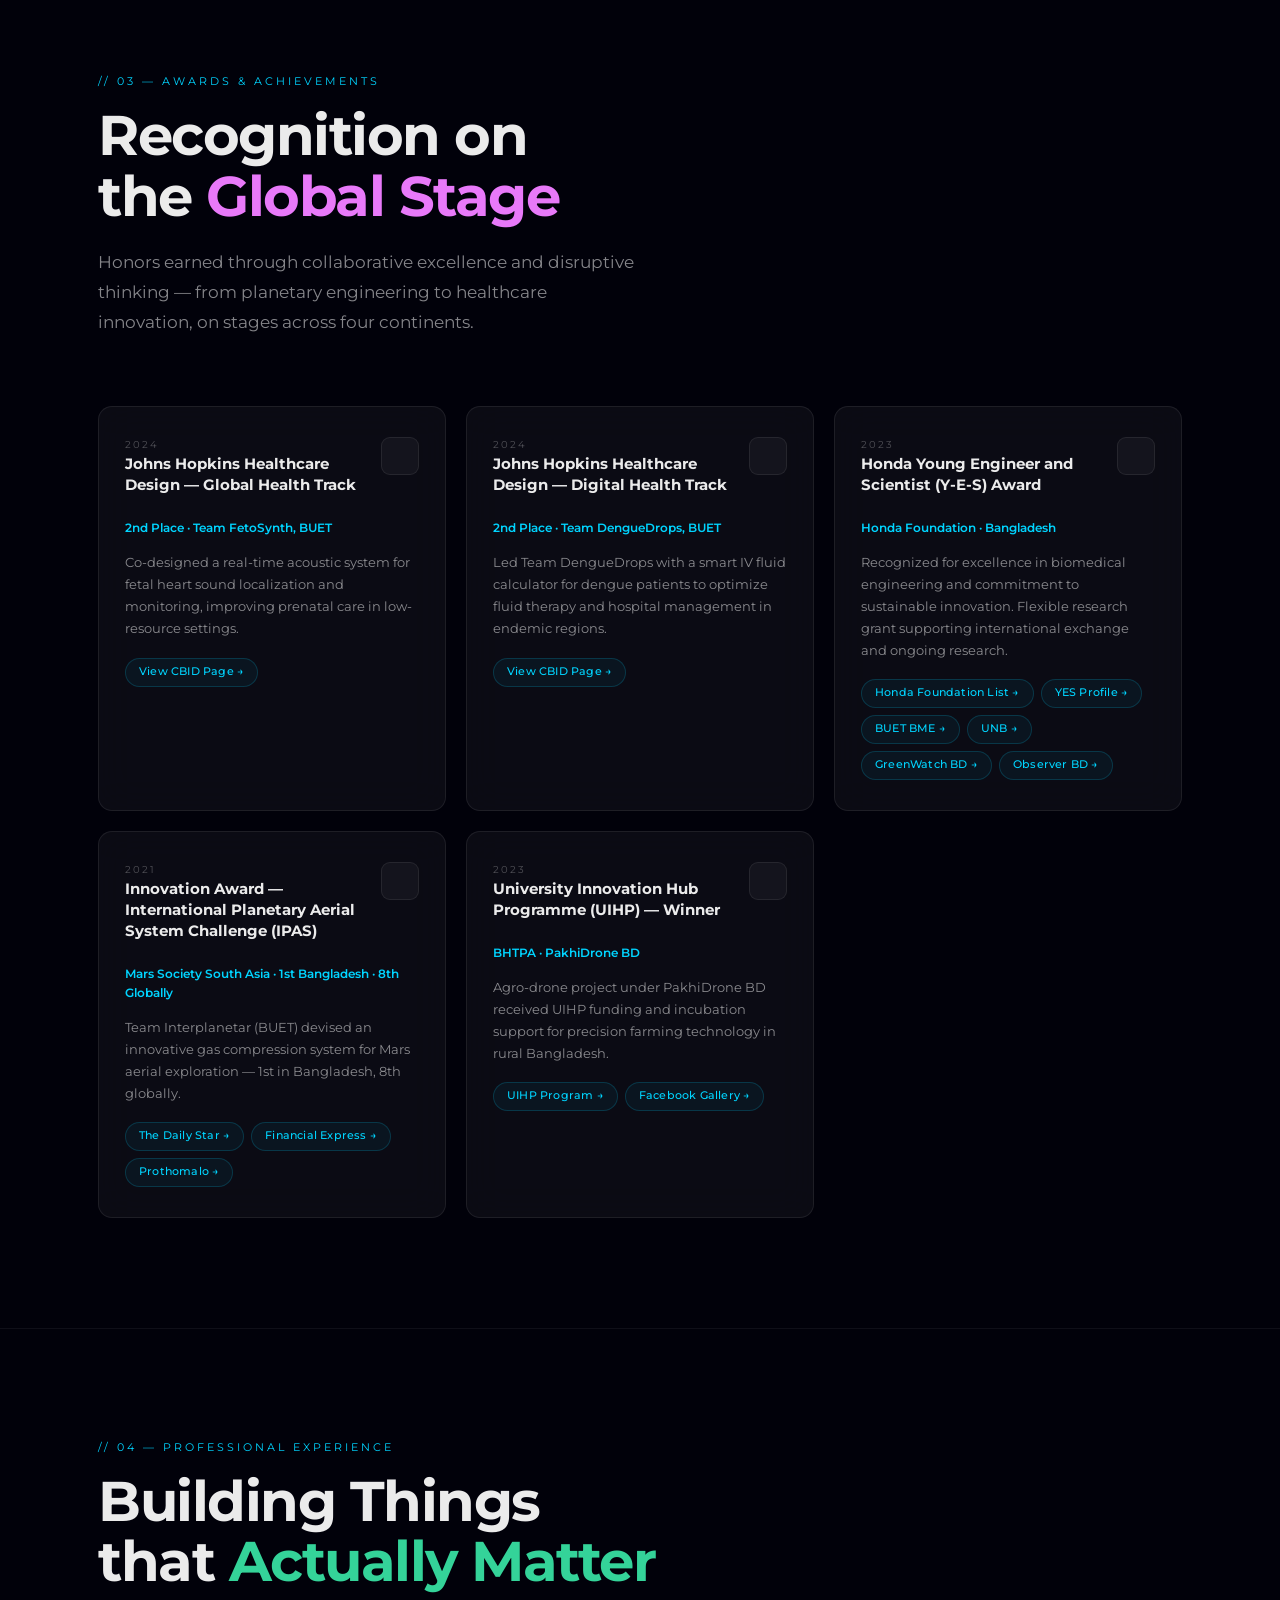
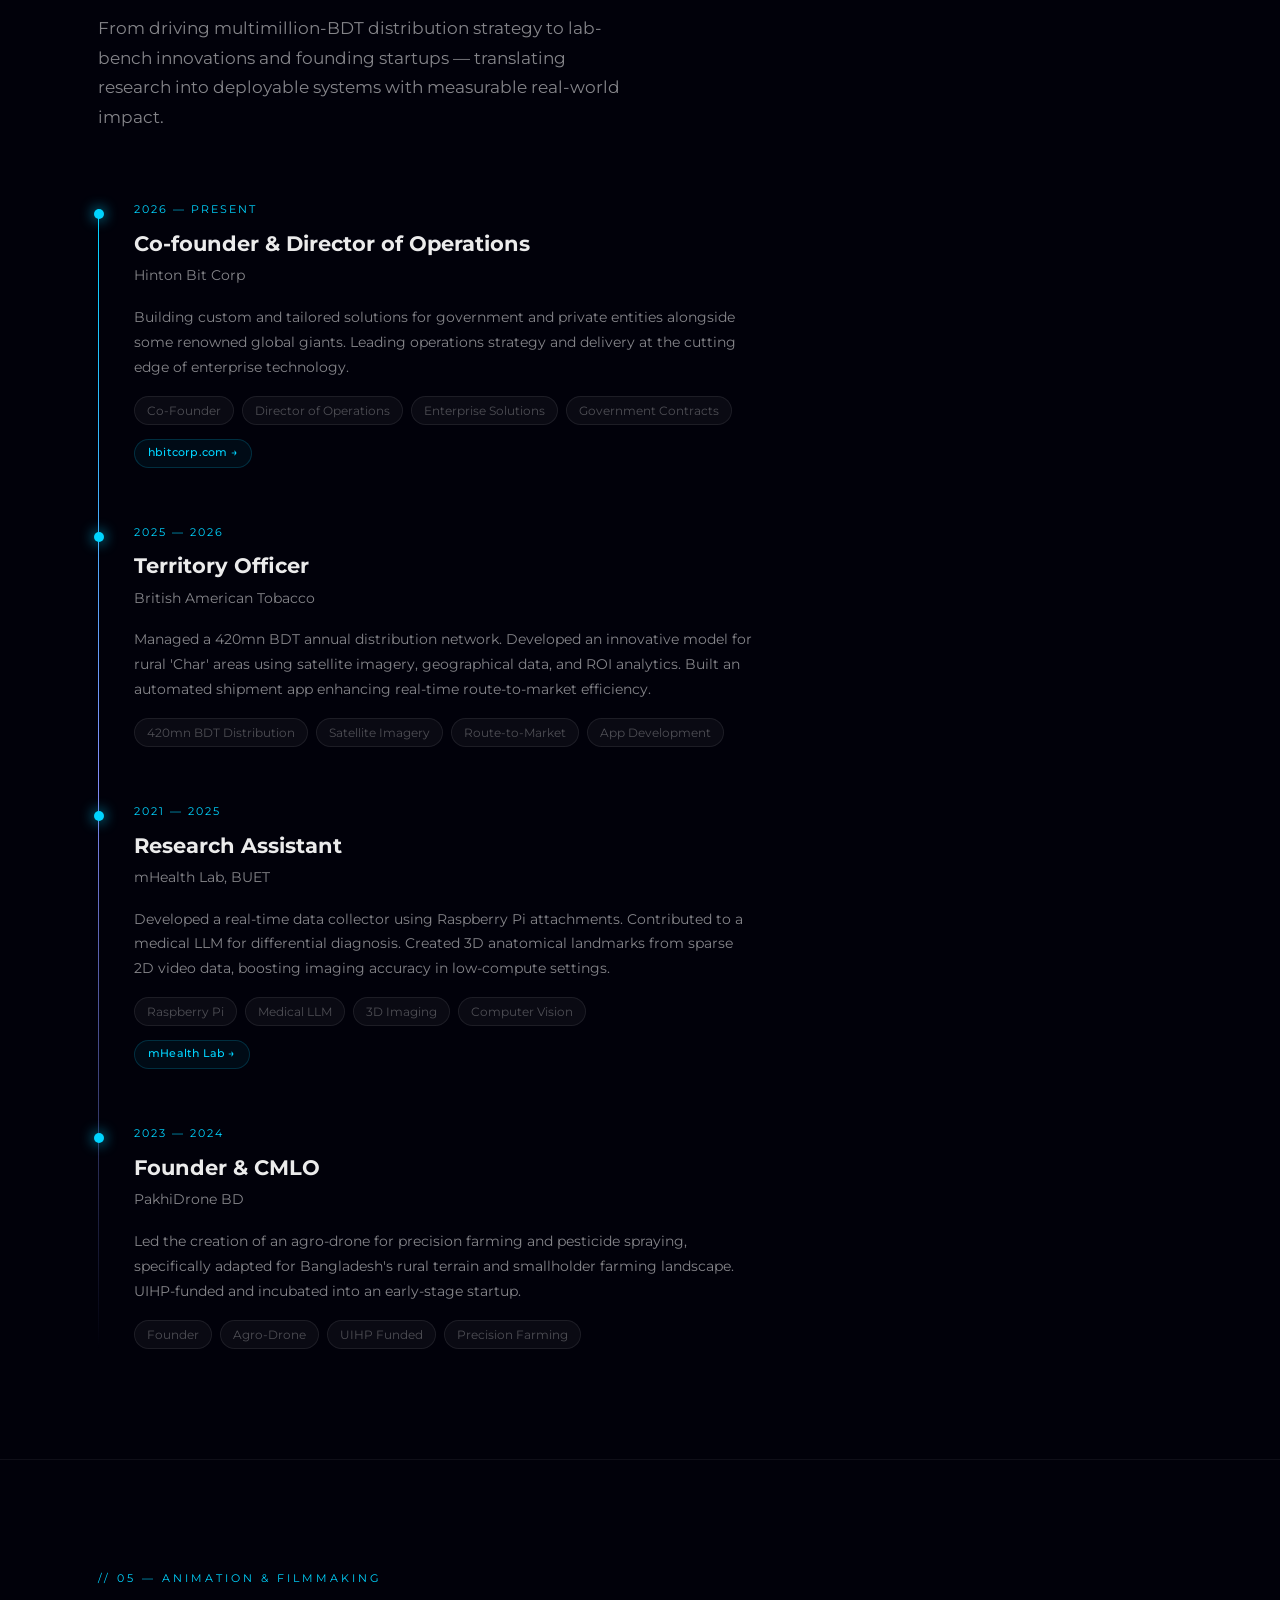
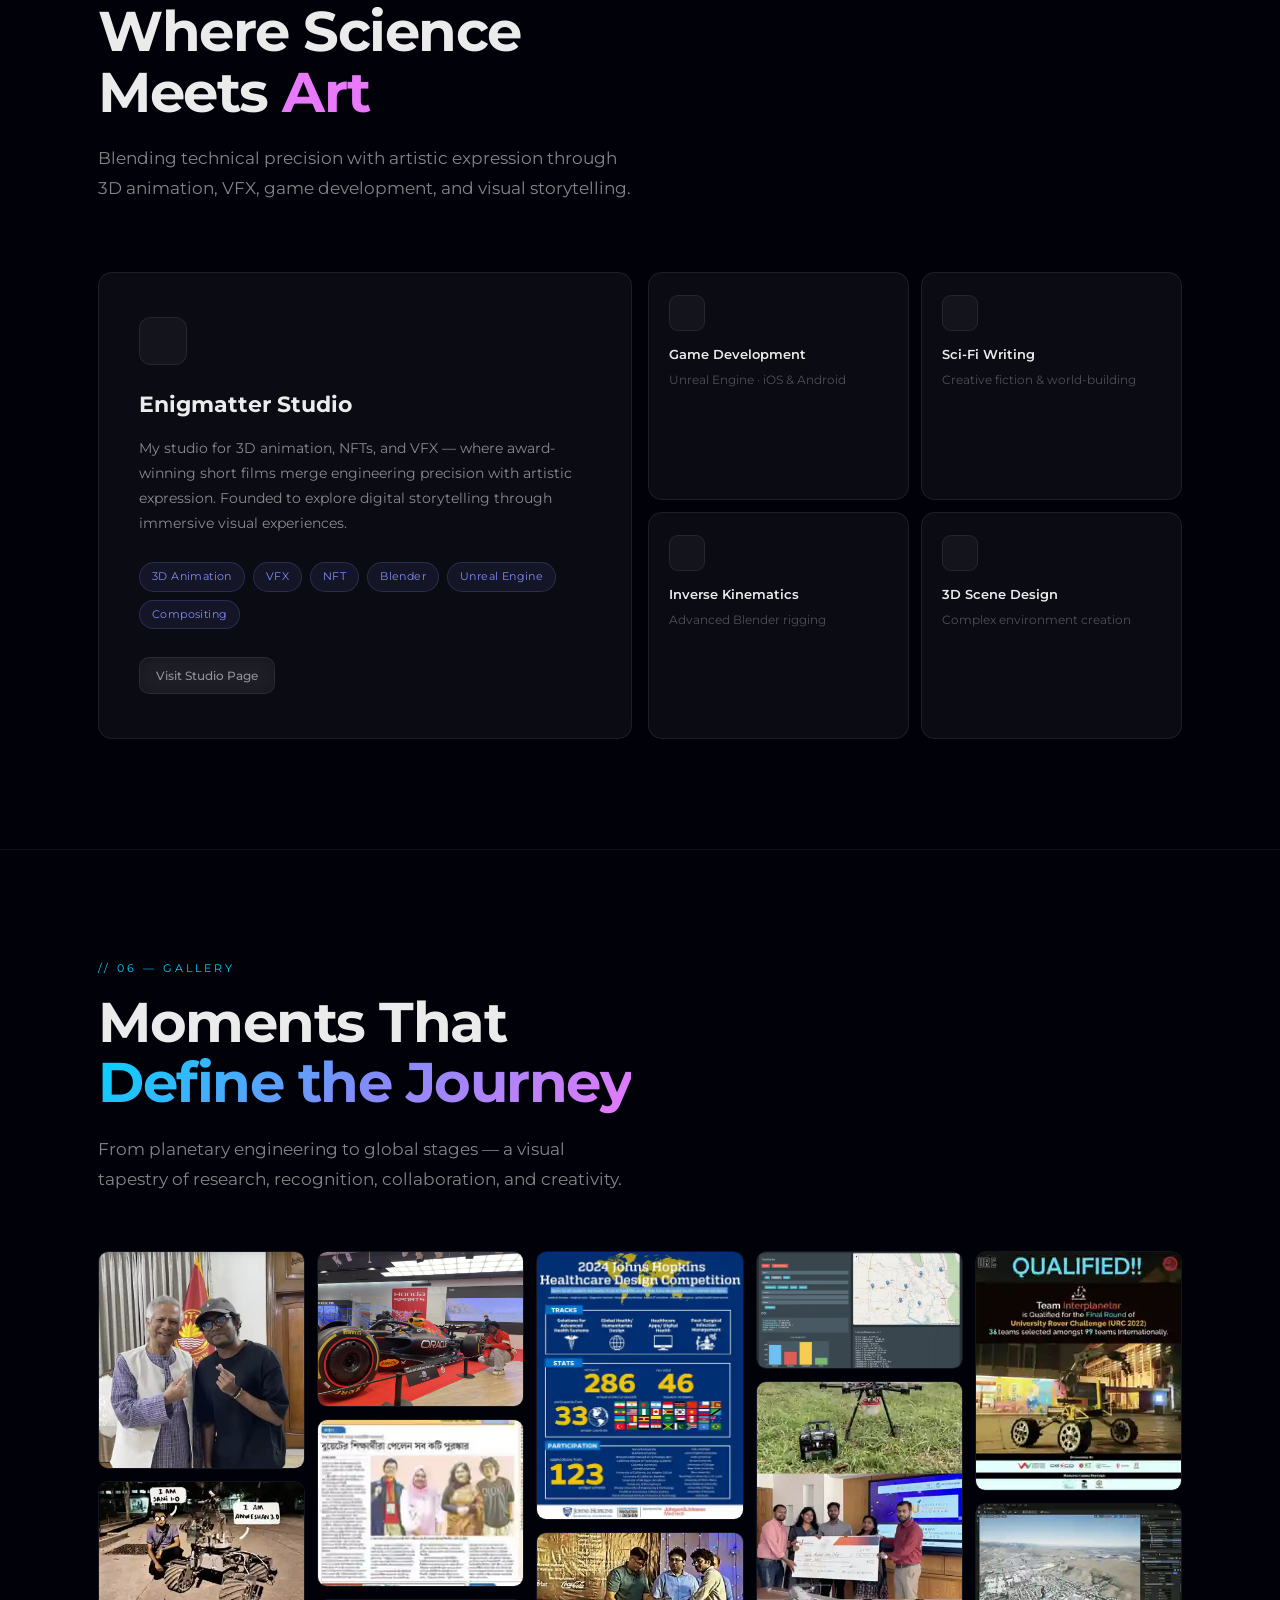
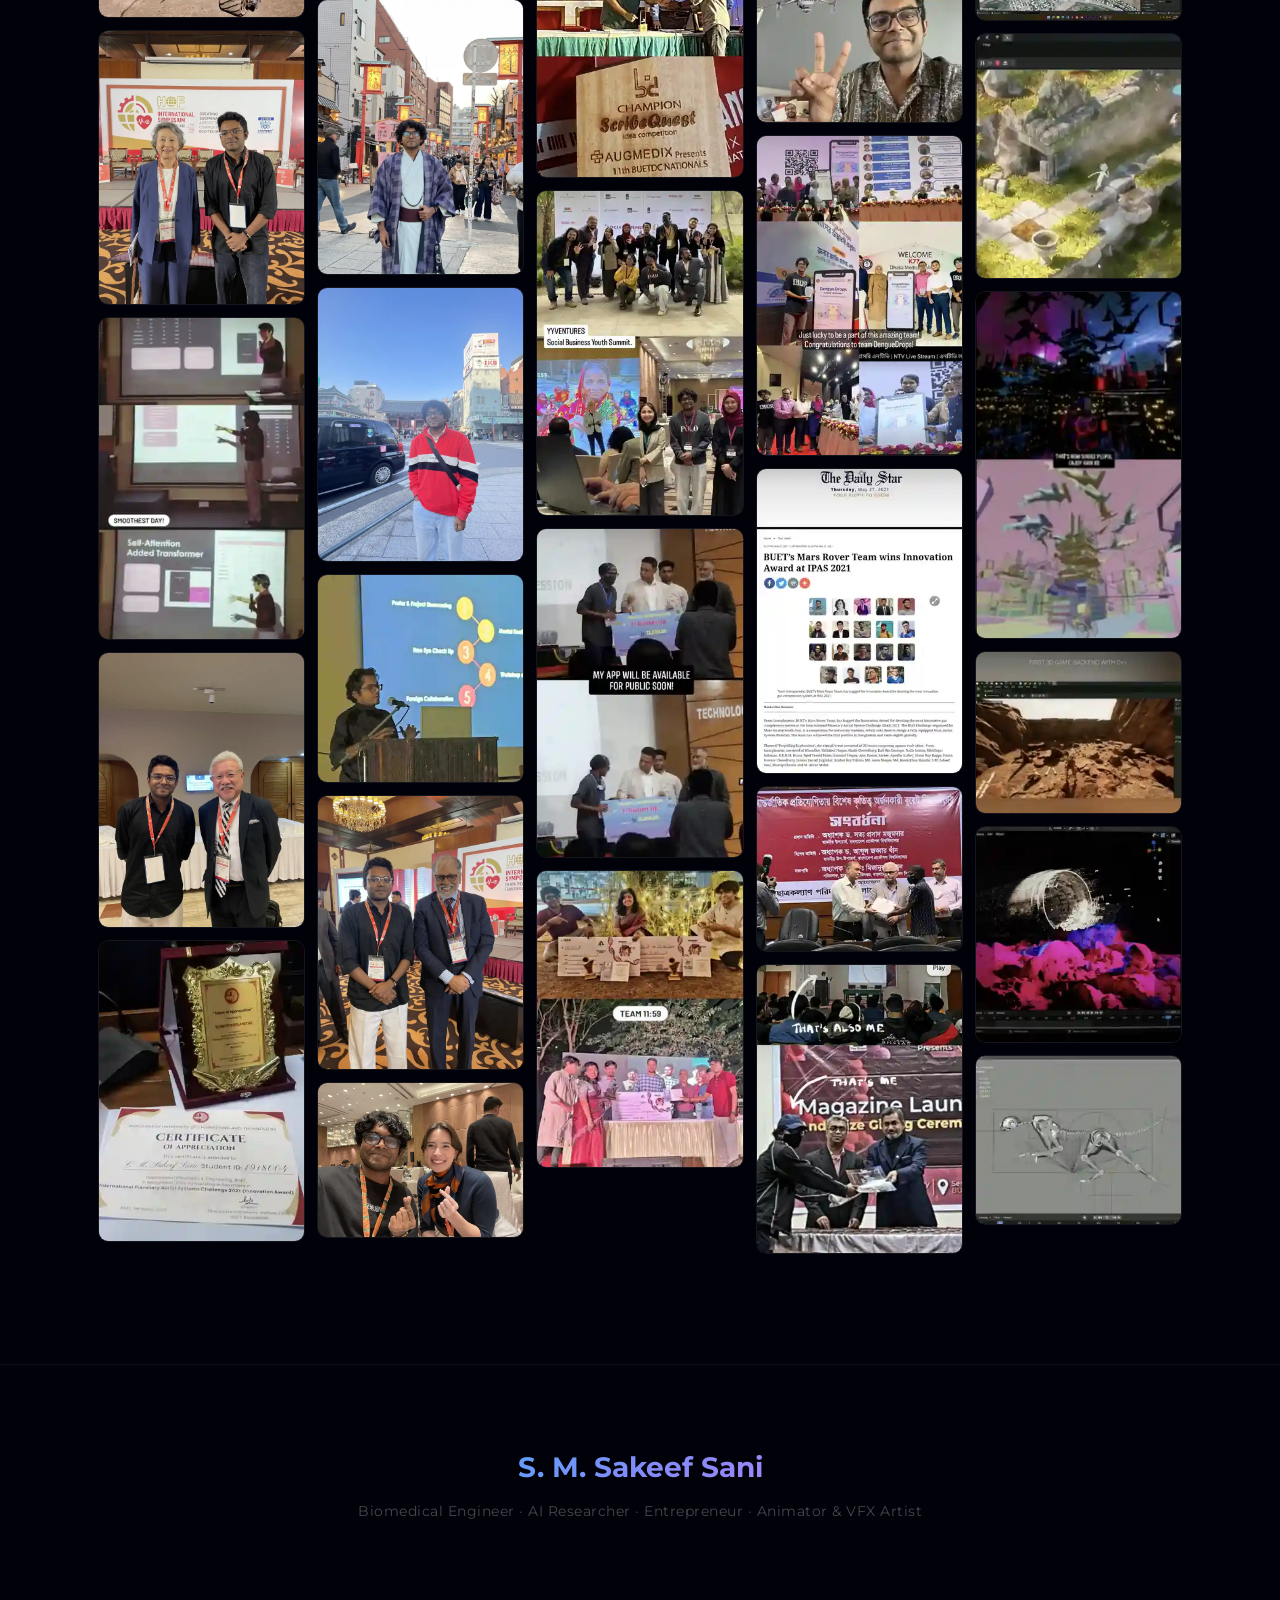
==== commit bf53708d: "sound update" ====
--- a/index.html
+++ b/index.html
@@ -512,7 +512,7 @@
             <li class="skill-chip">Unreal Engine</li>
             <li class="skill-chip">Compositing</li>
           </ul>
-          <a class="btn-g btn-g--inline" href="https://web.facebook.com/EnigmatterOfficial" target="_blank" rel="noopener noreferrer">Visit Studio Page ↗</a>
+          <a class="btn-g btn-g--inline" href="https://web.facebook.com/EnigmatterOfficial" target="_blank" rel="noopener noreferrer">Visit Studio Page</a>
         </div>
         <div class="mini-skills rv">
           <div class="gc mini-skill">
--- a/css/style.css
+++ b/css/style.css
@@ -1363,8 +1363,8 @@
     left: 50%;
     right: unset;
     transform: translateX(-50%);
-    width: calc(100% - 40px);
-    max-width: 420px;
+    width: calc(100% - 32px);
+    max-width: 480px;
     padding: 10px 12px;
     /* iOS safe-area clearance for home indicator */
     padding-bottom: calc(10px + env(safe-area-inset-bottom, 0px));
@@ -1374,15 +1374,31 @@
   }
 
   /* Hide elements that belong to the desktop pill */
-  .nav-logo      { display: none; }
   .nav-contact   { display: none; }
   .nav-hamburger { display: none; }
+
+  /* Sani logo — show on left of dock */
+  .nav-logo {
+    display: flex;
+    align-items: center;
+    justify-content: center;
+    padding: 5px 10px;
+    font-size: 14px;
+    font-weight: 800;
+    letter-spacing: -0.02em;
+    background: linear-gradient(135deg, var(--cyan), var(--violet));
+    -webkit-background-clip: text;
+    background-clip: text;
+    -webkit-text-fill-color: transparent;
+    text-decoration: none;
+    flex-shrink: 0;
+  }
 
   /* Nav links — always visible, laid out as dock icons */
   .nav-links {
     display: flex;
     position: static;
-    width: 100%;
+    flex: 1;
     flex-direction: row;
     justify-content: space-around;
     align-items: center;
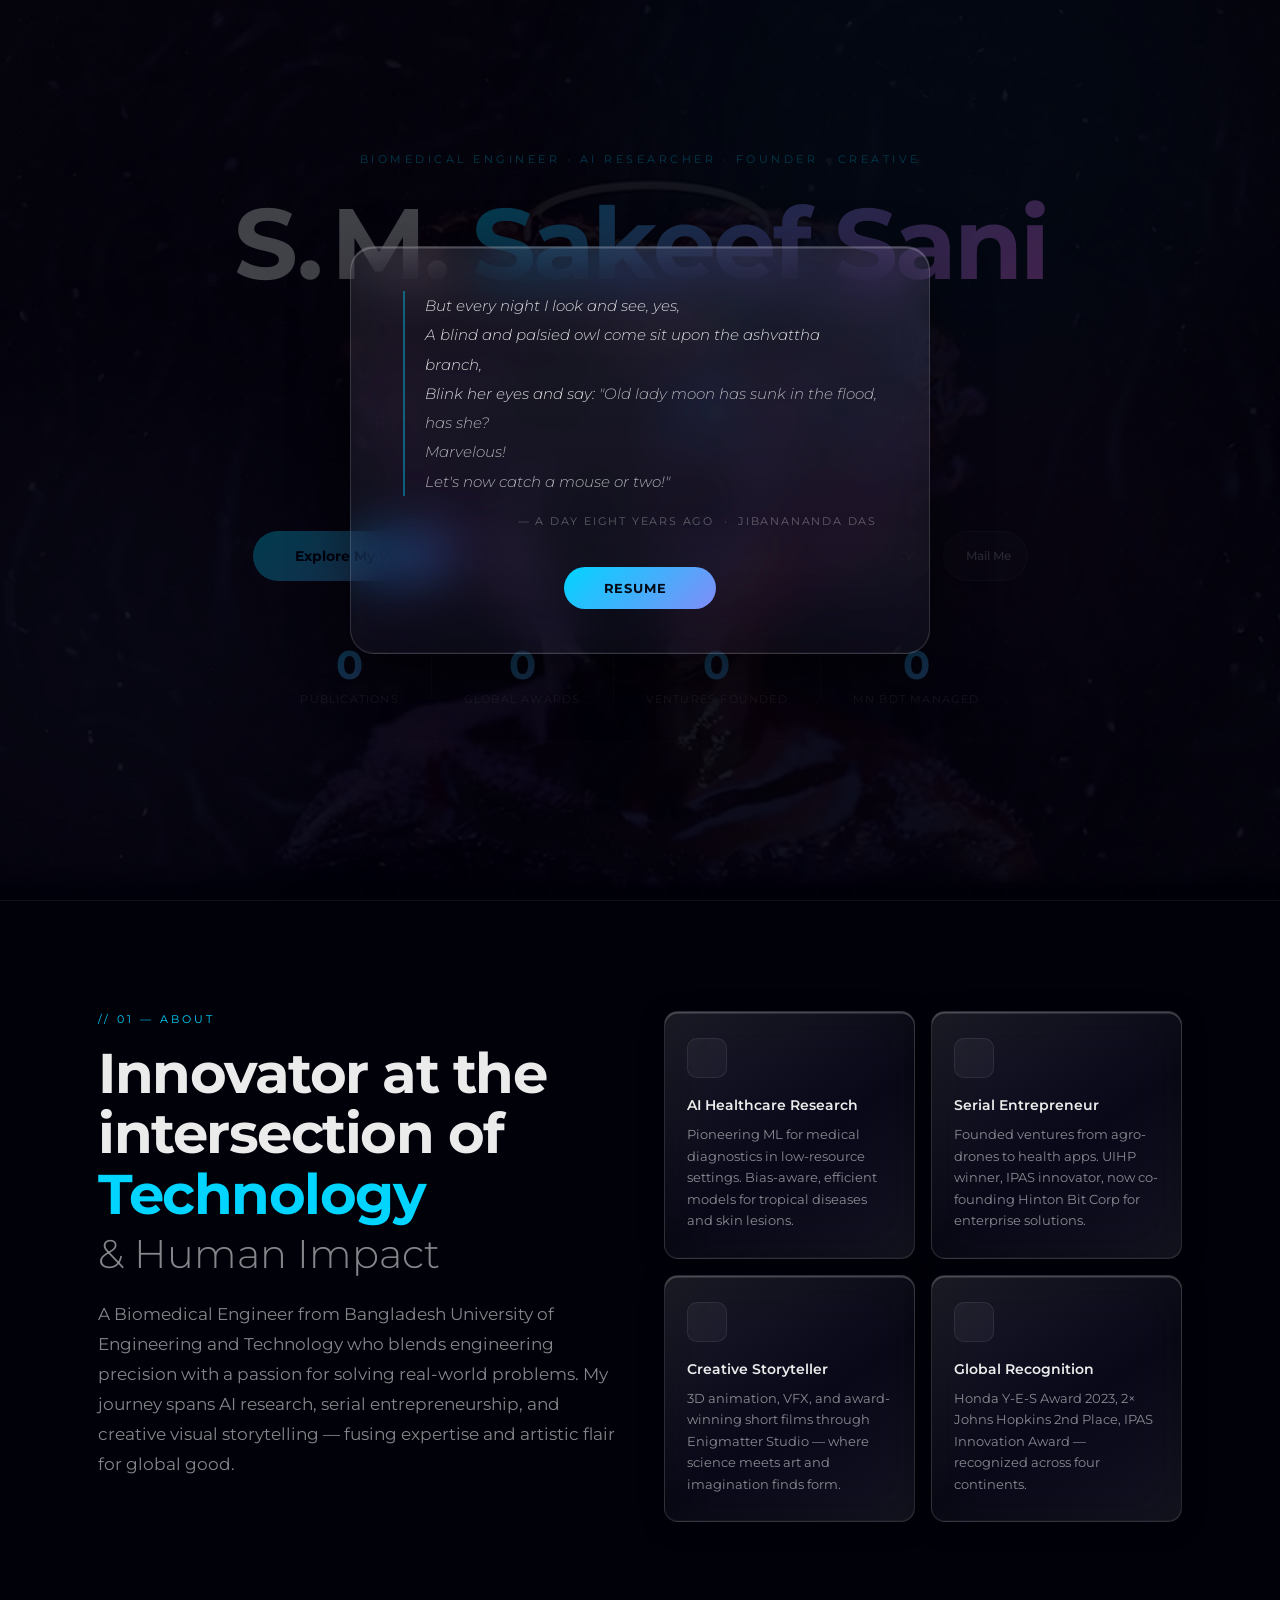
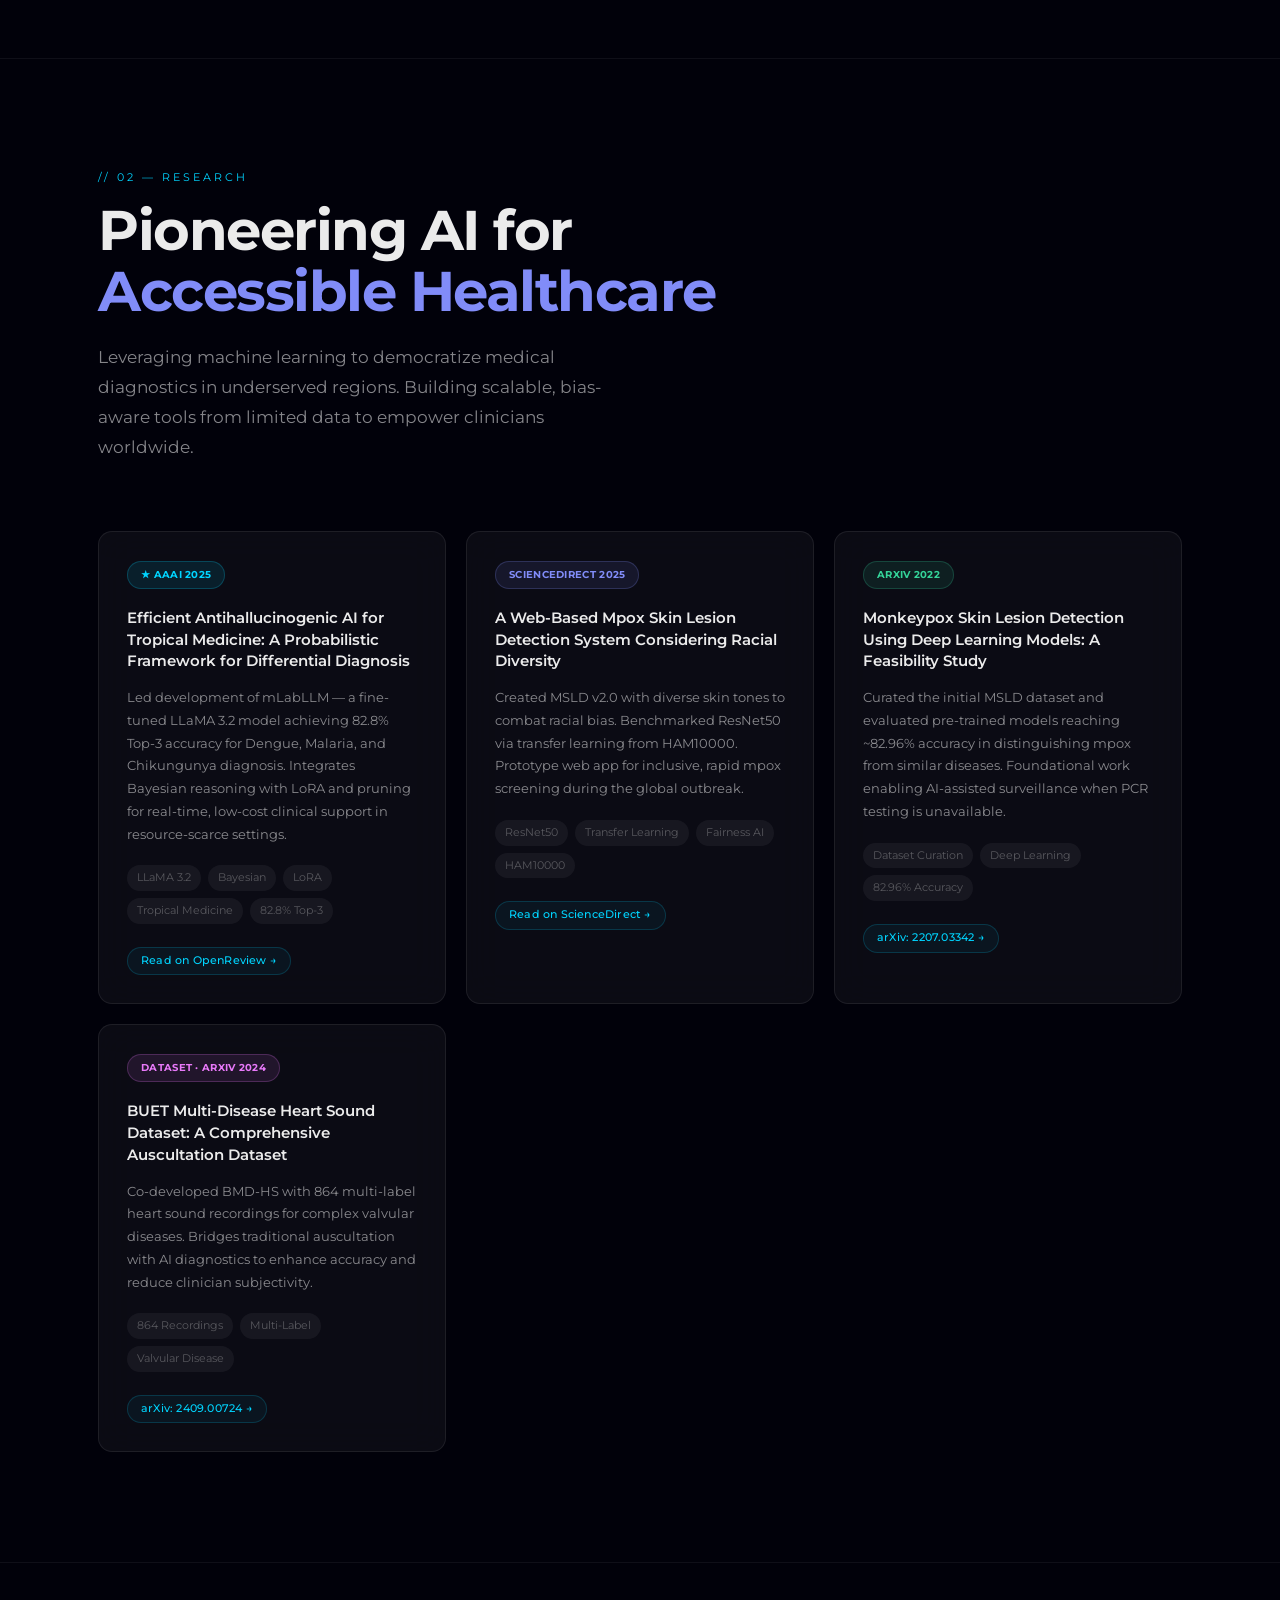
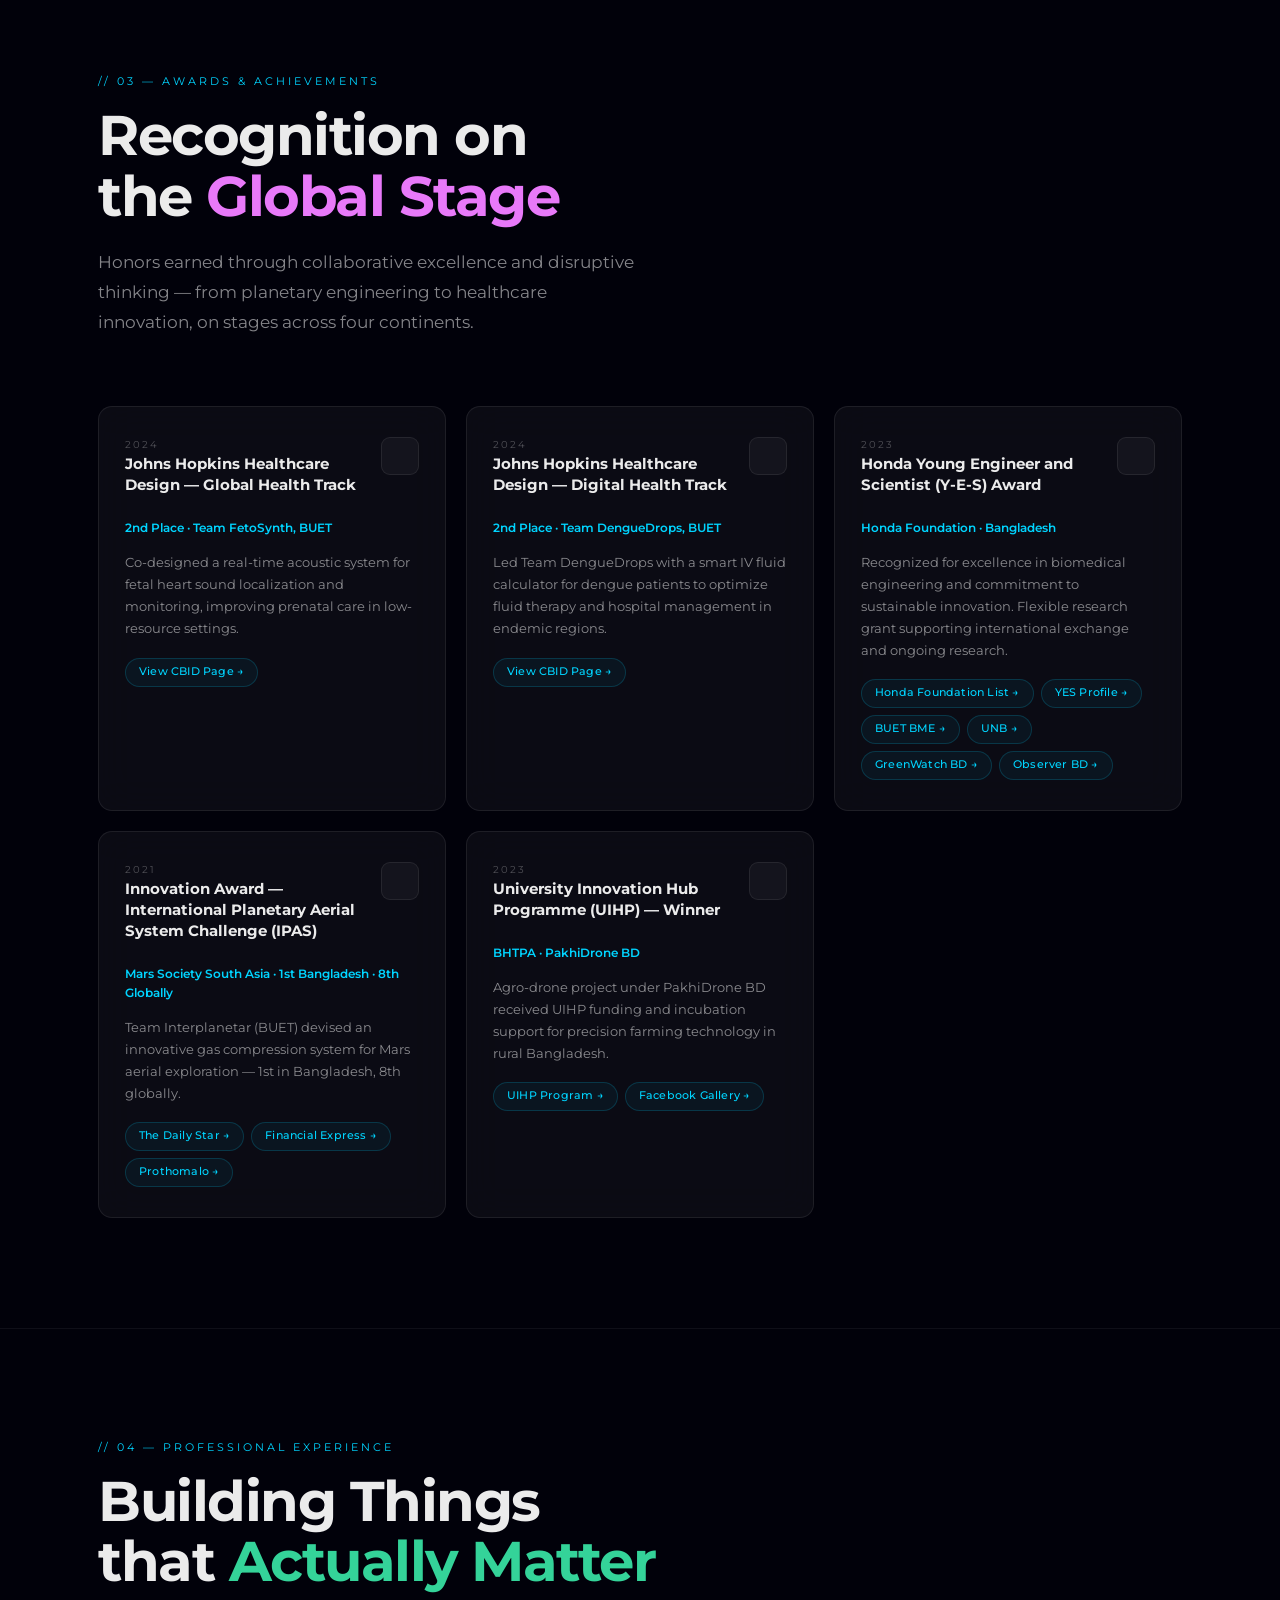
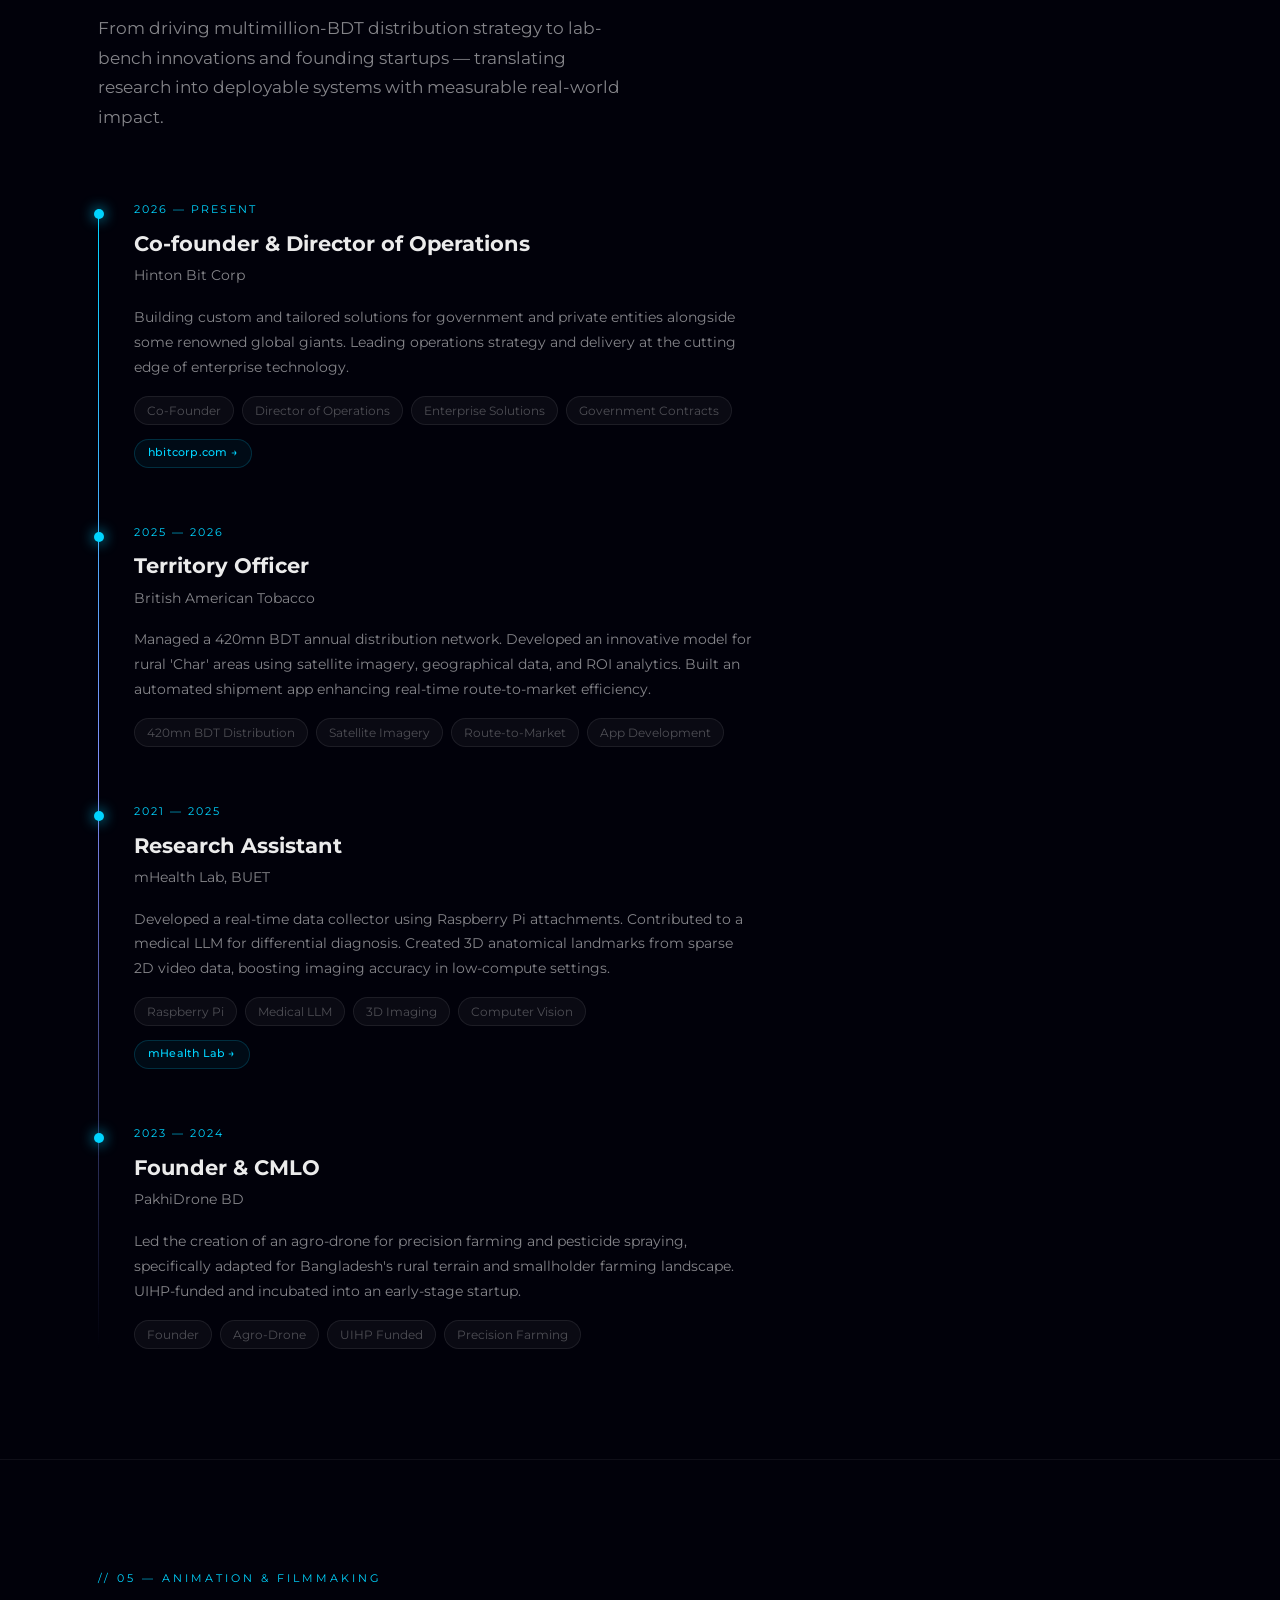
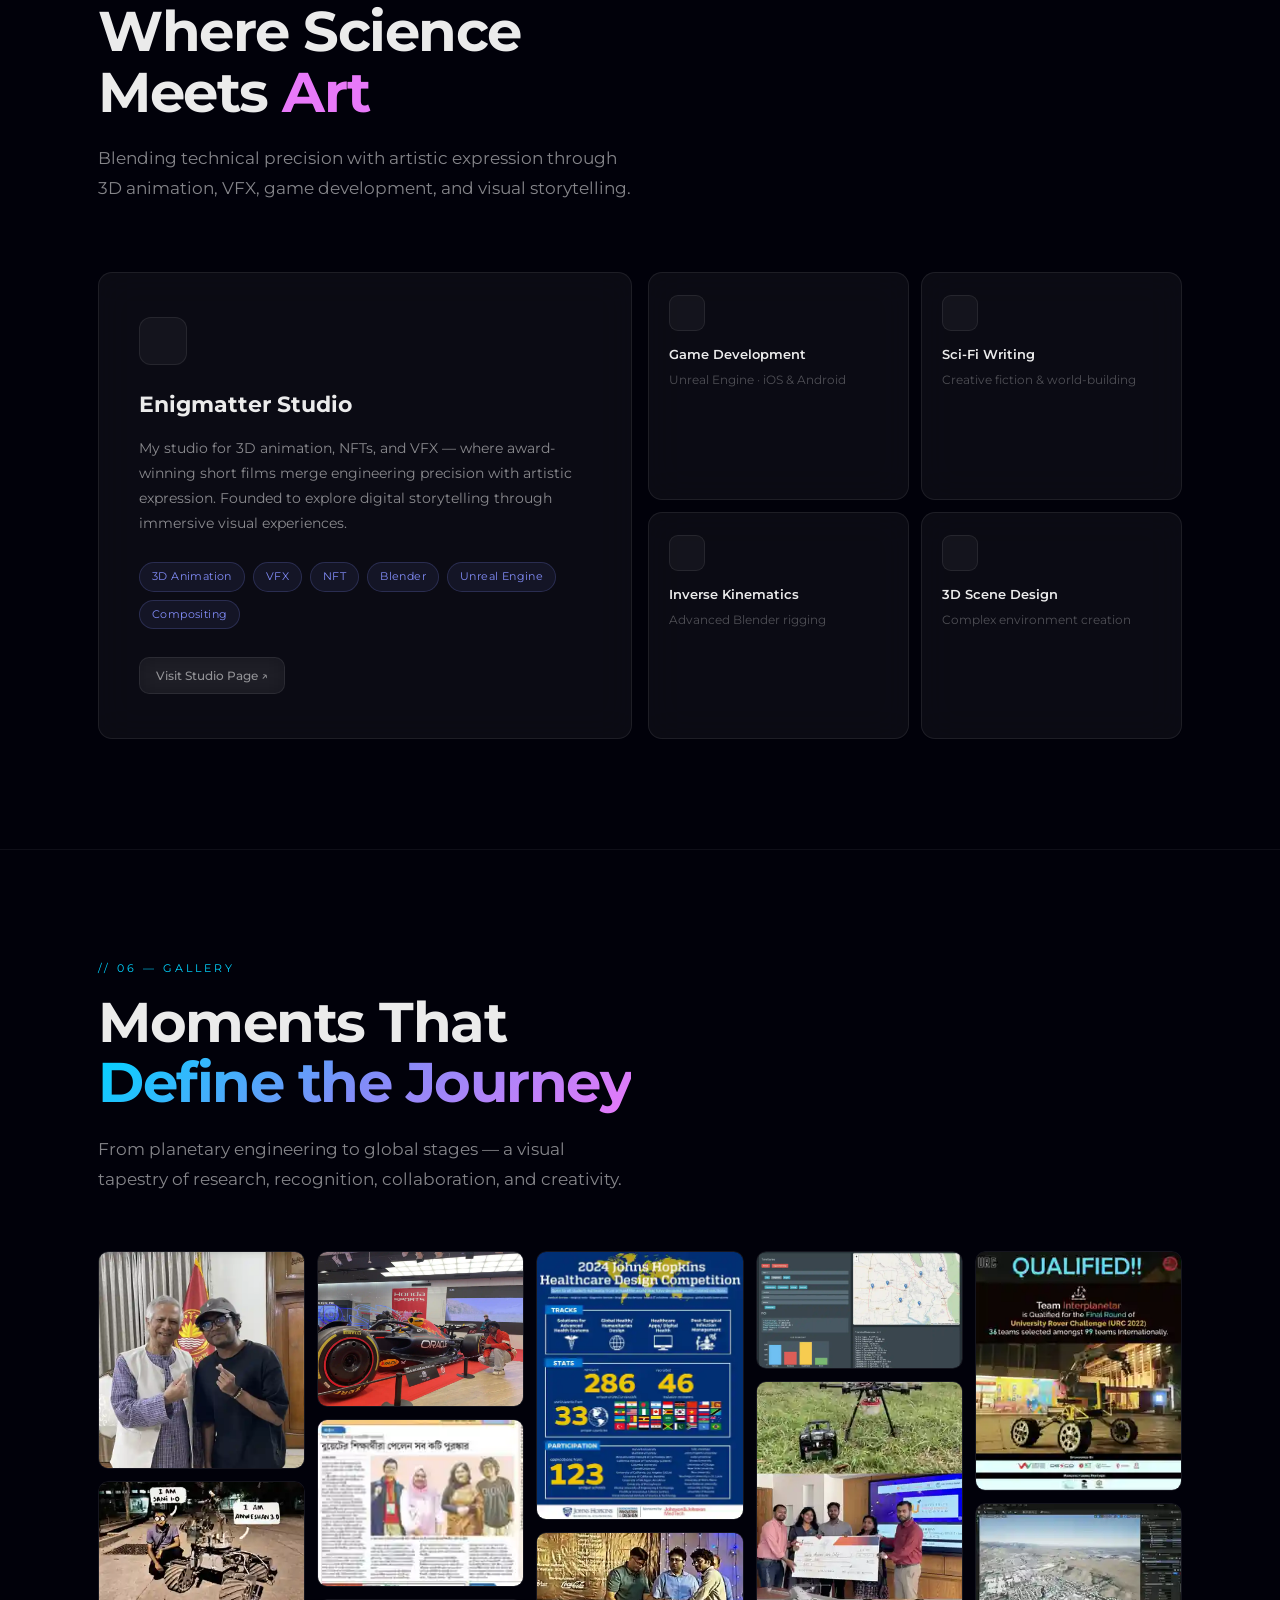
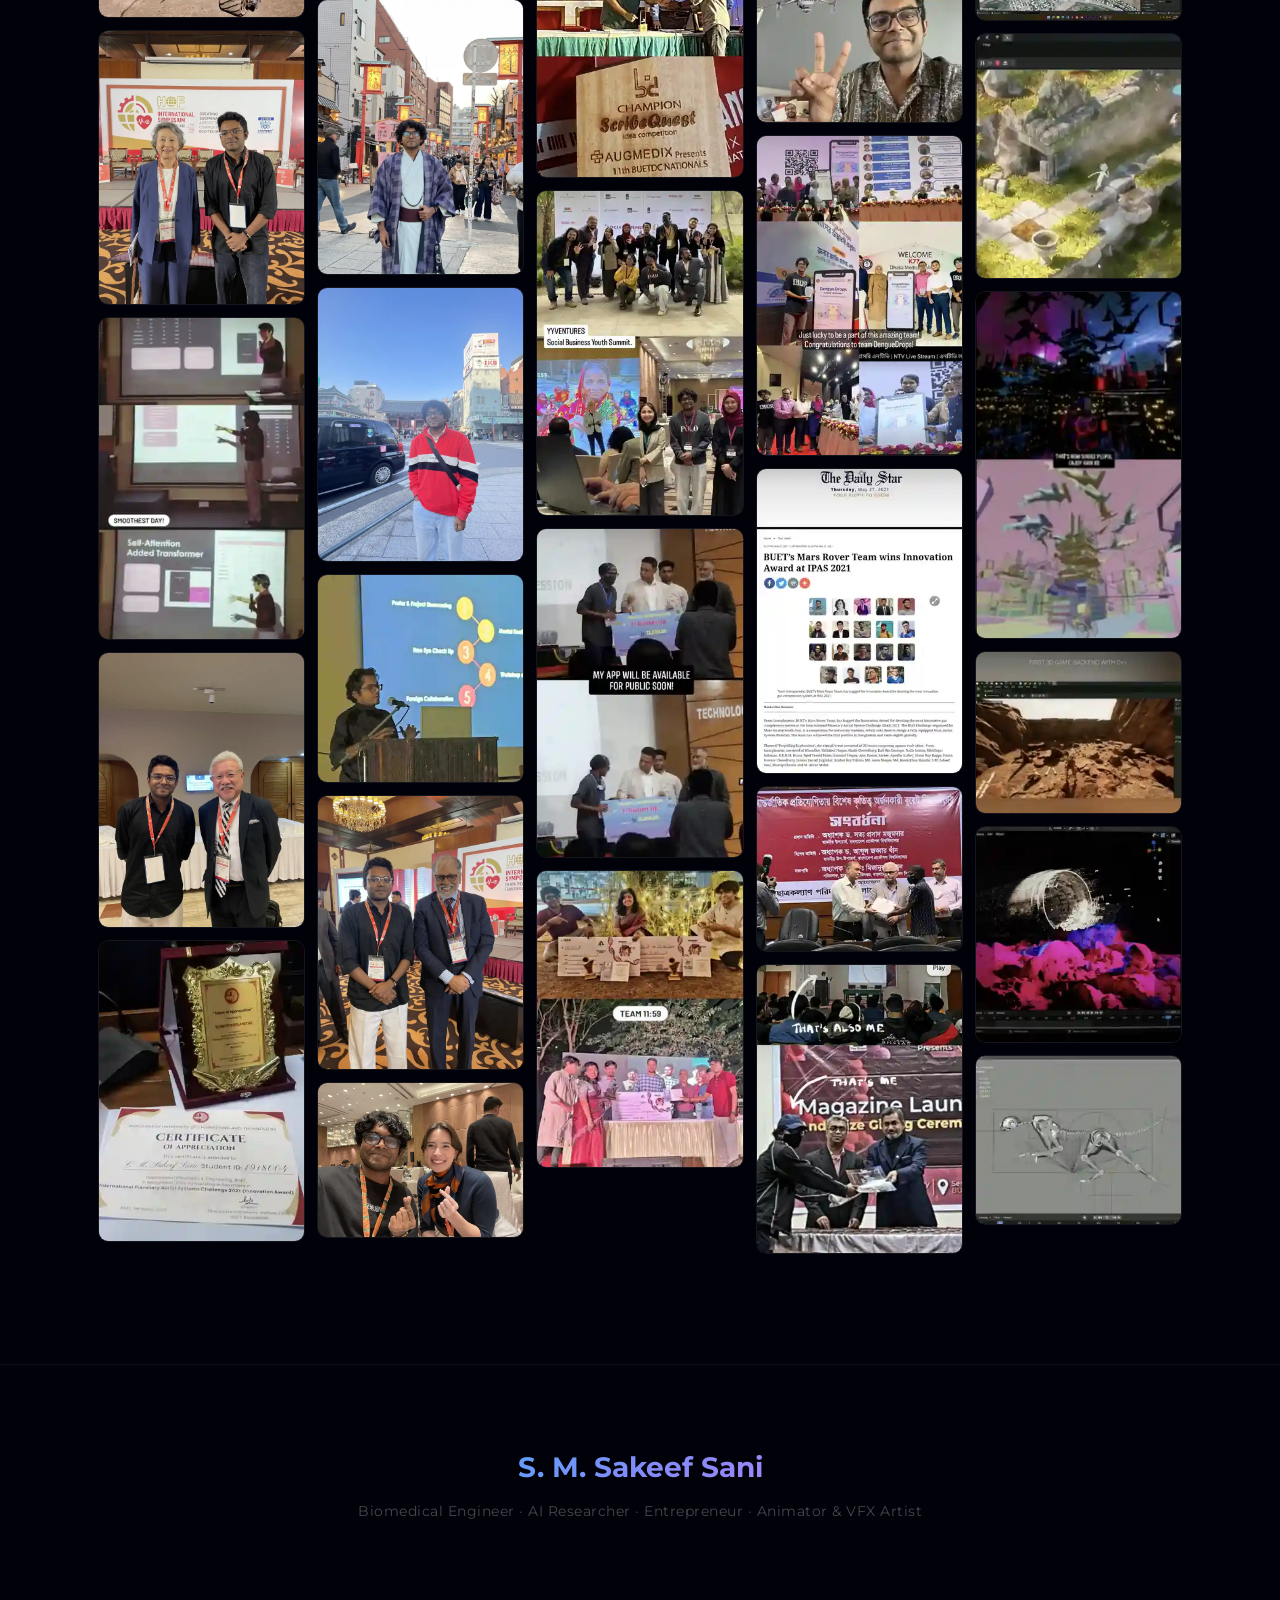
==== commit 02cb1c9f: "down" ====
--- a/index.html
+++ b/index.html
@@ -512,7 +512,7 @@
             <li class="skill-chip">Unreal Engine</li>
             <li class="skill-chip">Compositing</li>
           </ul>
-          <a class="btn-g btn-g--inline" href="https://web.facebook.com/EnigmatterOfficial" target="_blank" rel="noopener noreferrer">Visit Studio Page</a>
+          <a class="btn-g btn-g--inline" href="https://web.facebook.com/EnigmatterOfficial" target="_blank" rel="noopener noreferrer">Visit Studio Page ↗</a>
         </div>
         <div class="mini-skills rv">
           <div class="gc mini-skill">
--- a/css/style.css
+++ b/css/style.css
@@ -1363,8 +1363,8 @@
     left: 50%;
     right: unset;
     transform: translateX(-50%);
-    width: calc(100% - 32px);
-    max-width: 480px;
+    width: calc(100% - 40px);
+    max-width: 420px;
     padding: 10px 12px;
     /* iOS safe-area clearance for home indicator */
     padding-bottom: calc(10px + env(safe-area-inset-bottom, 0px));
@@ -1374,31 +1374,15 @@
   }
 
   /* Hide elements that belong to the desktop pill */
+  .nav-logo      { display: none; }
   .nav-contact   { display: none; }
   .nav-hamburger { display: none; }
-
-  /* Sani logo — show on left of dock */
-  .nav-logo {
-    display: flex;
-    align-items: center;
-    justify-content: center;
-    padding: 5px 10px;
-    font-size: 14px;
-    font-weight: 800;
-    letter-spacing: -0.02em;
-    background: linear-gradient(135deg, var(--cyan), var(--violet));
-    -webkit-background-clip: text;
-    background-clip: text;
-    -webkit-text-fill-color: transparent;
-    text-decoration: none;
-    flex-shrink: 0;
-  }
 
   /* Nav links — always visible, laid out as dock icons */
   .nav-links {
     display: flex;
     position: static;
-    flex: 1;
+    width: 100%;
     flex-direction: row;
     justify-content: space-around;
     align-items: center;
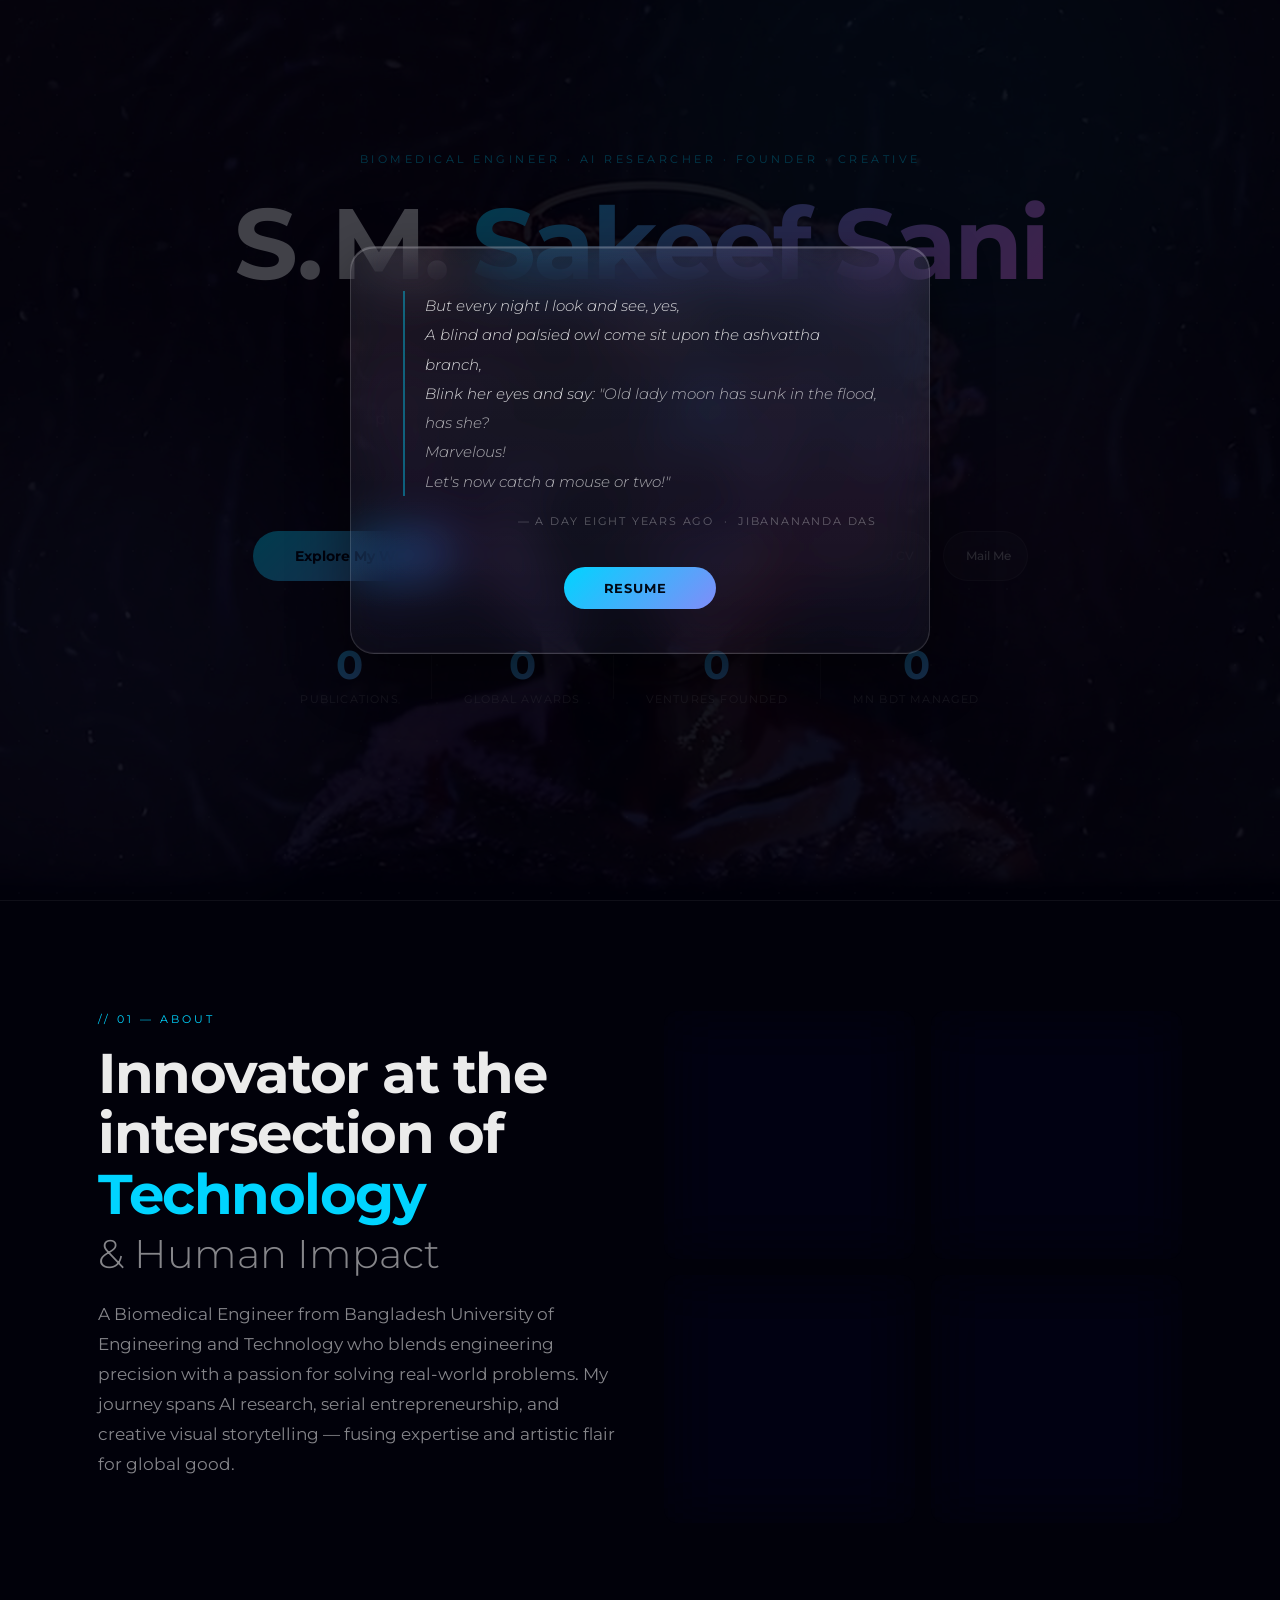
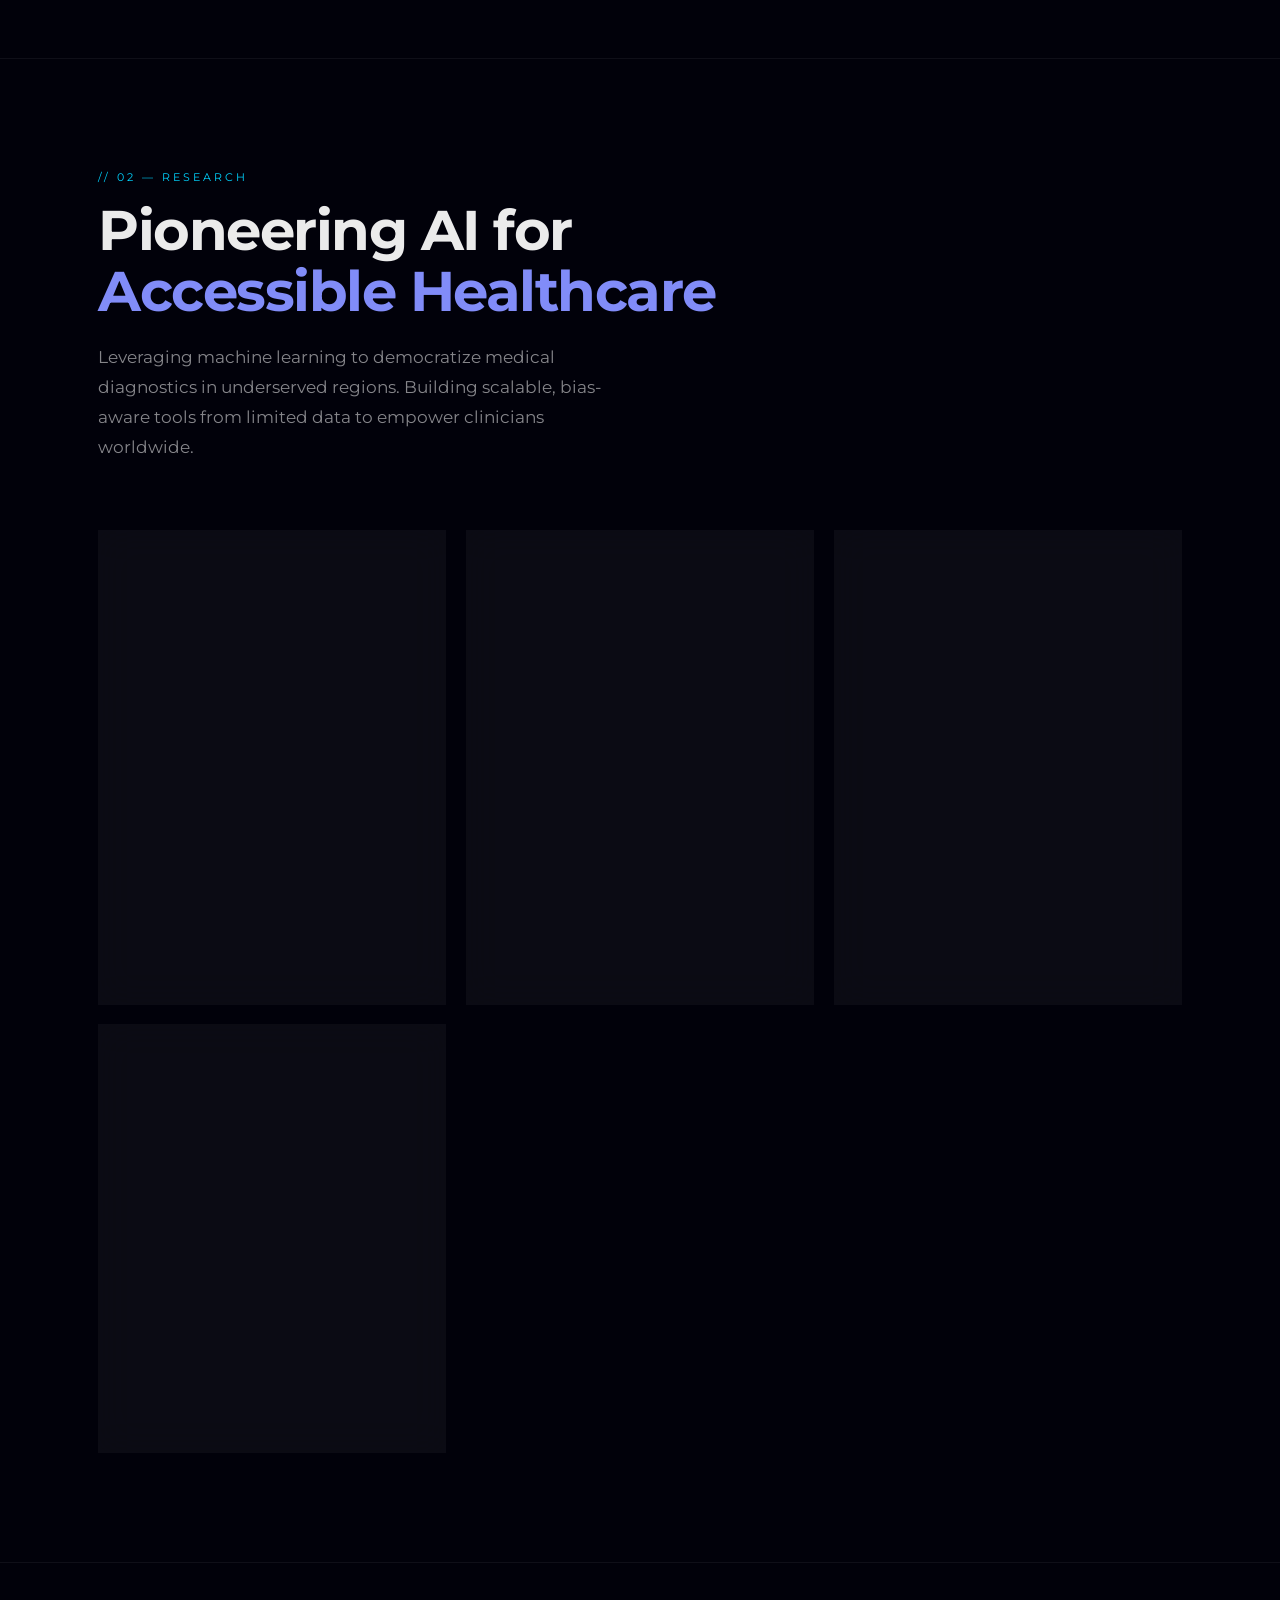
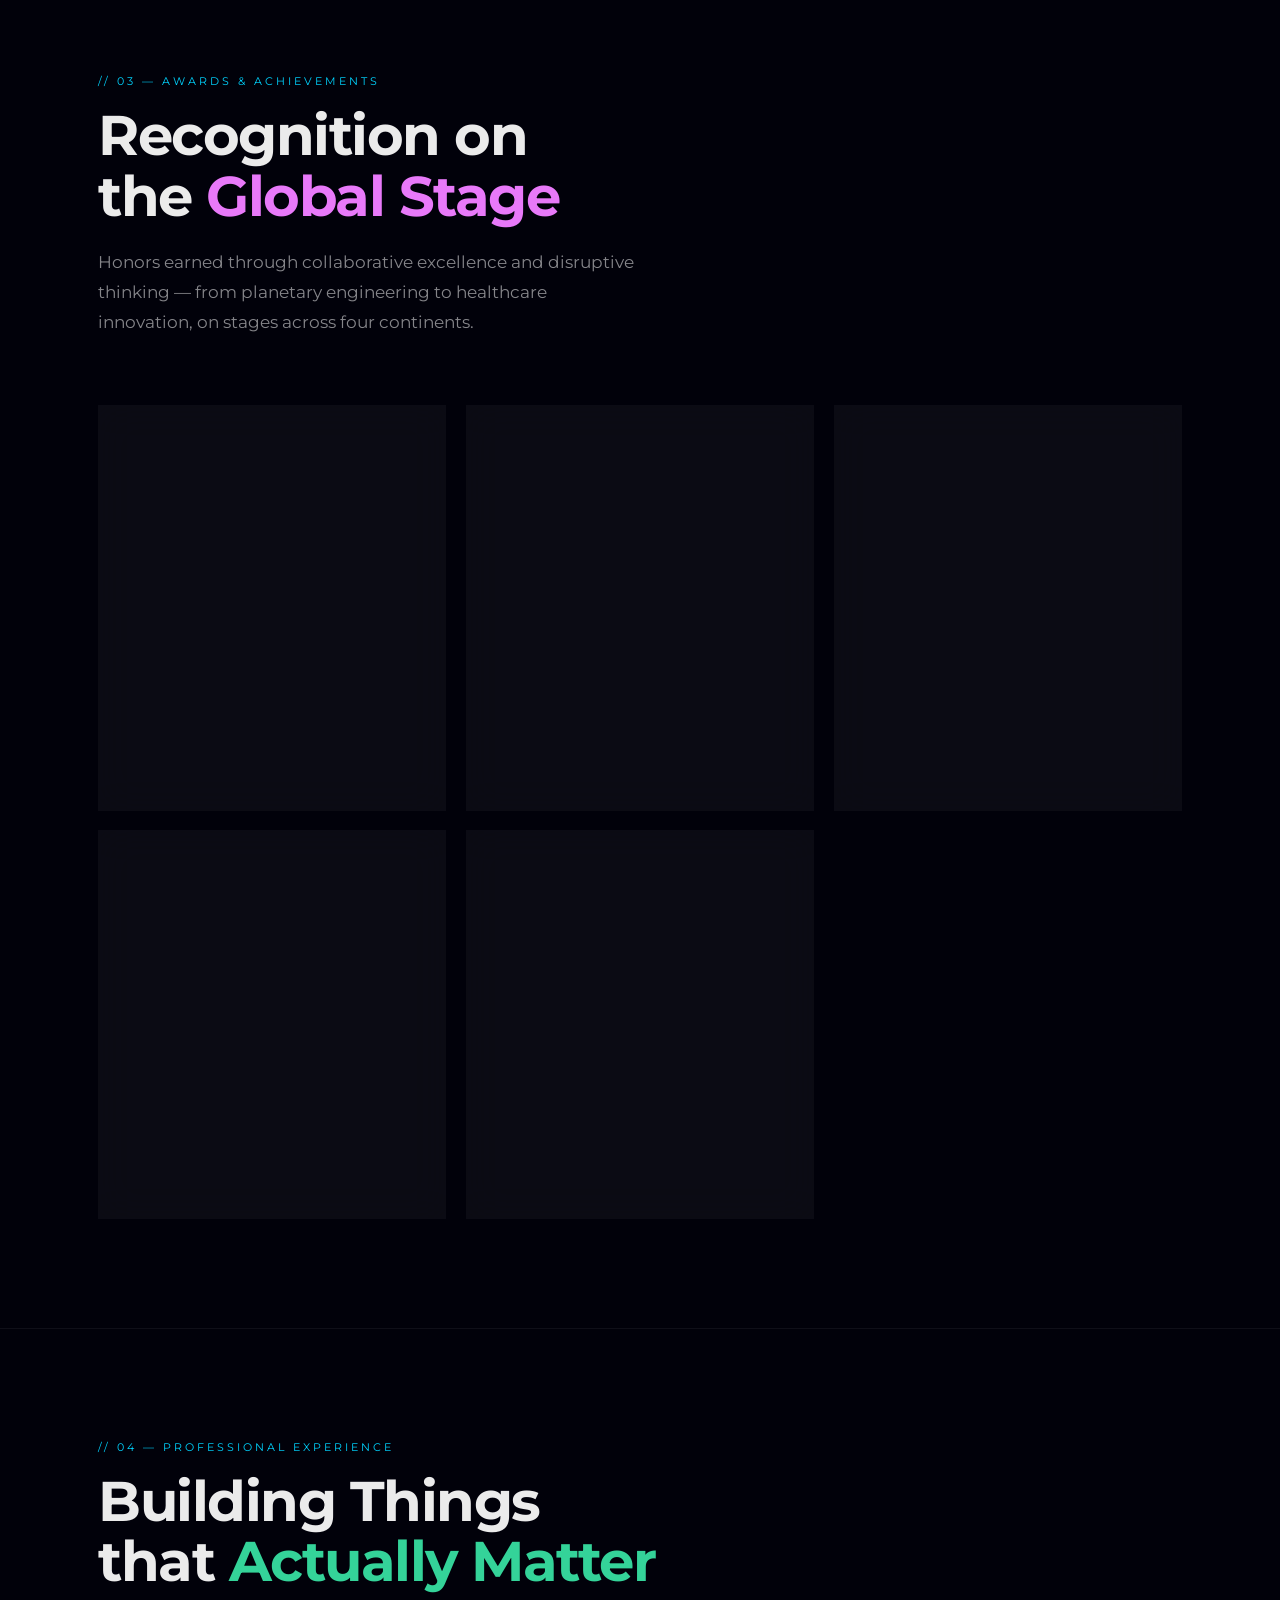
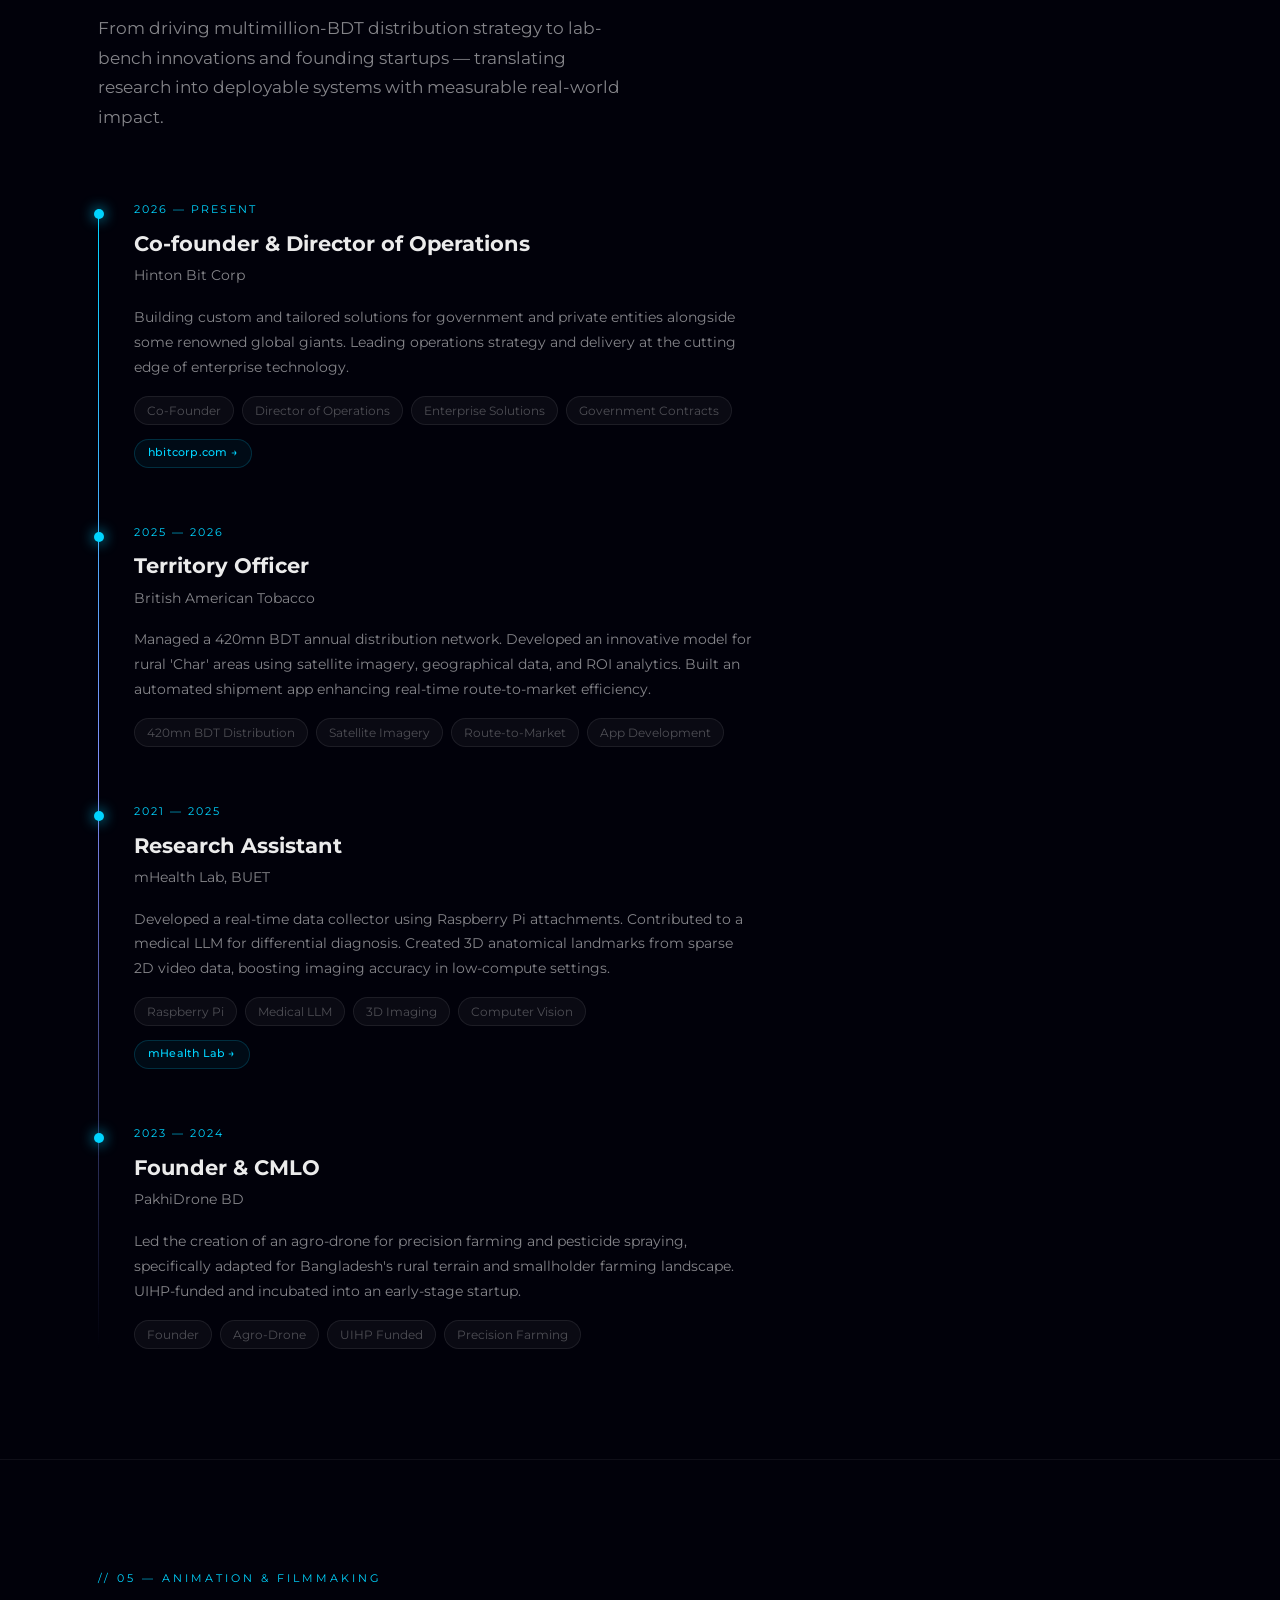
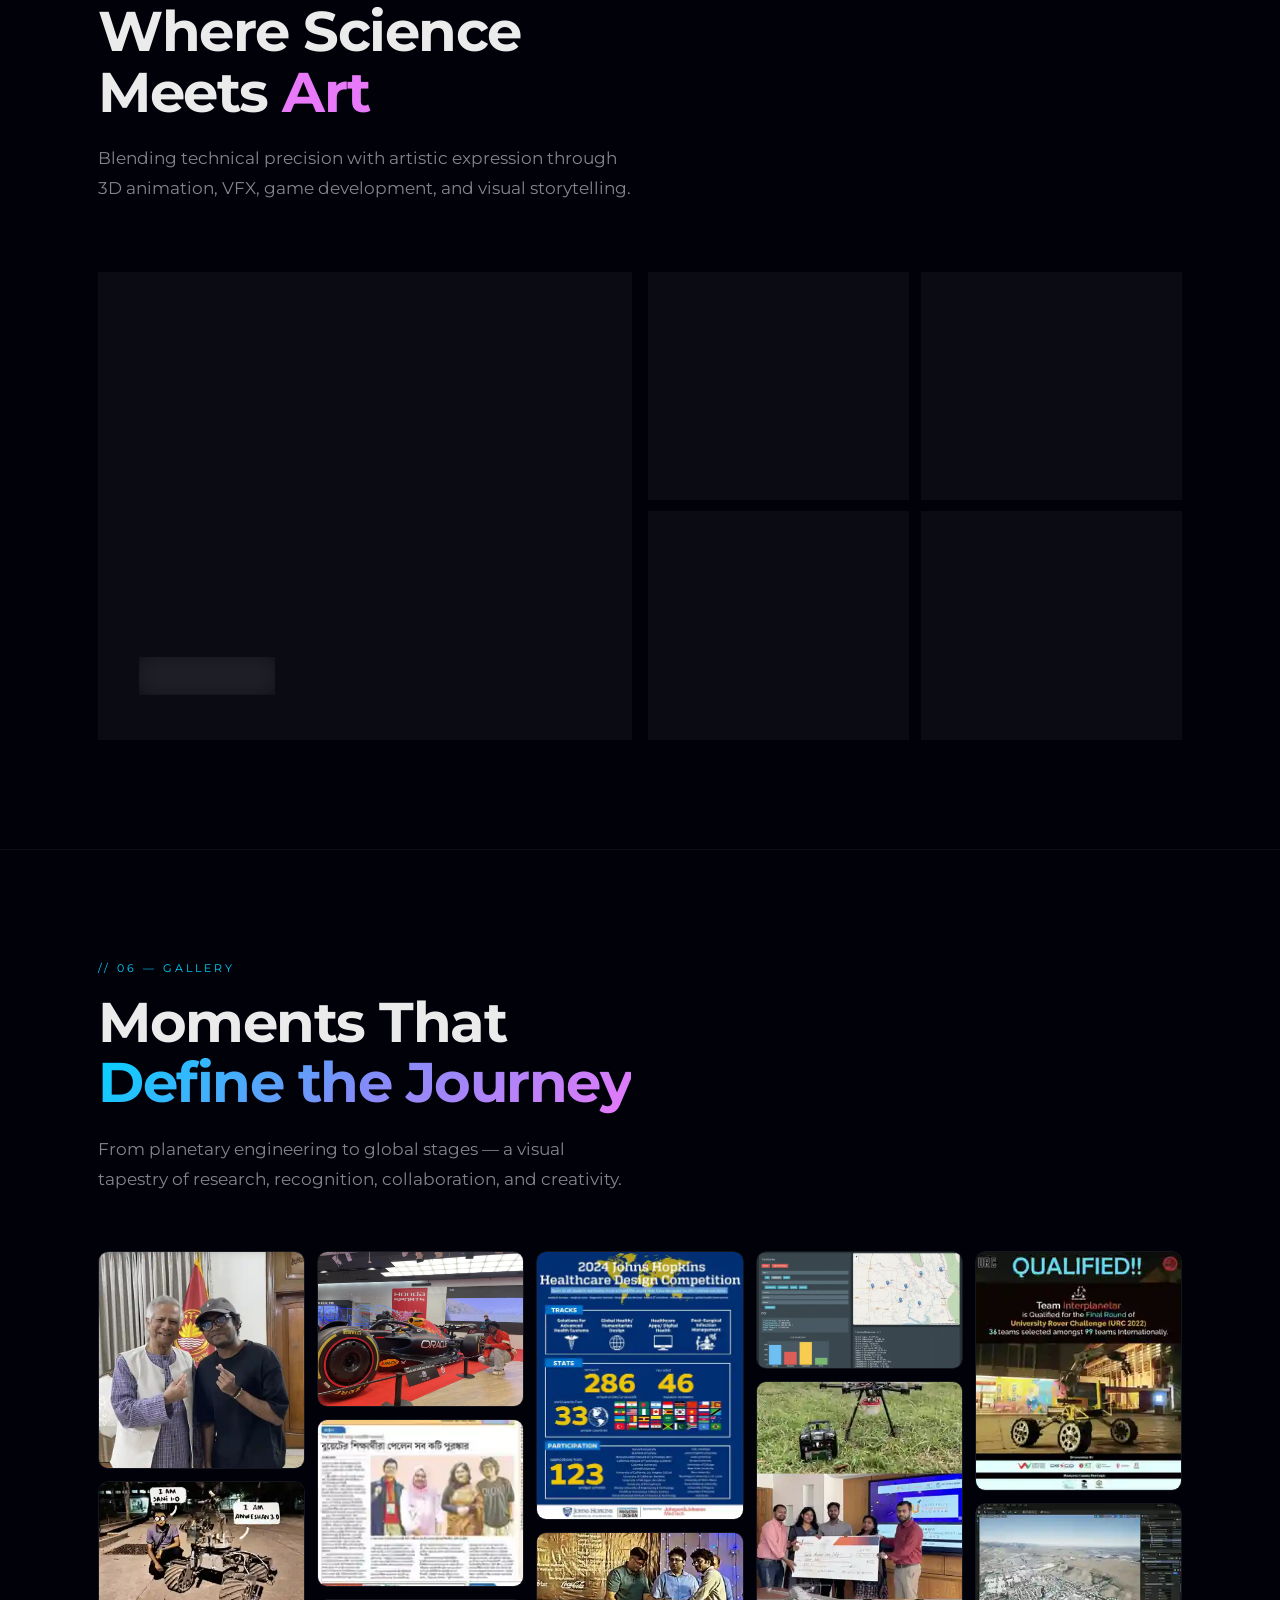
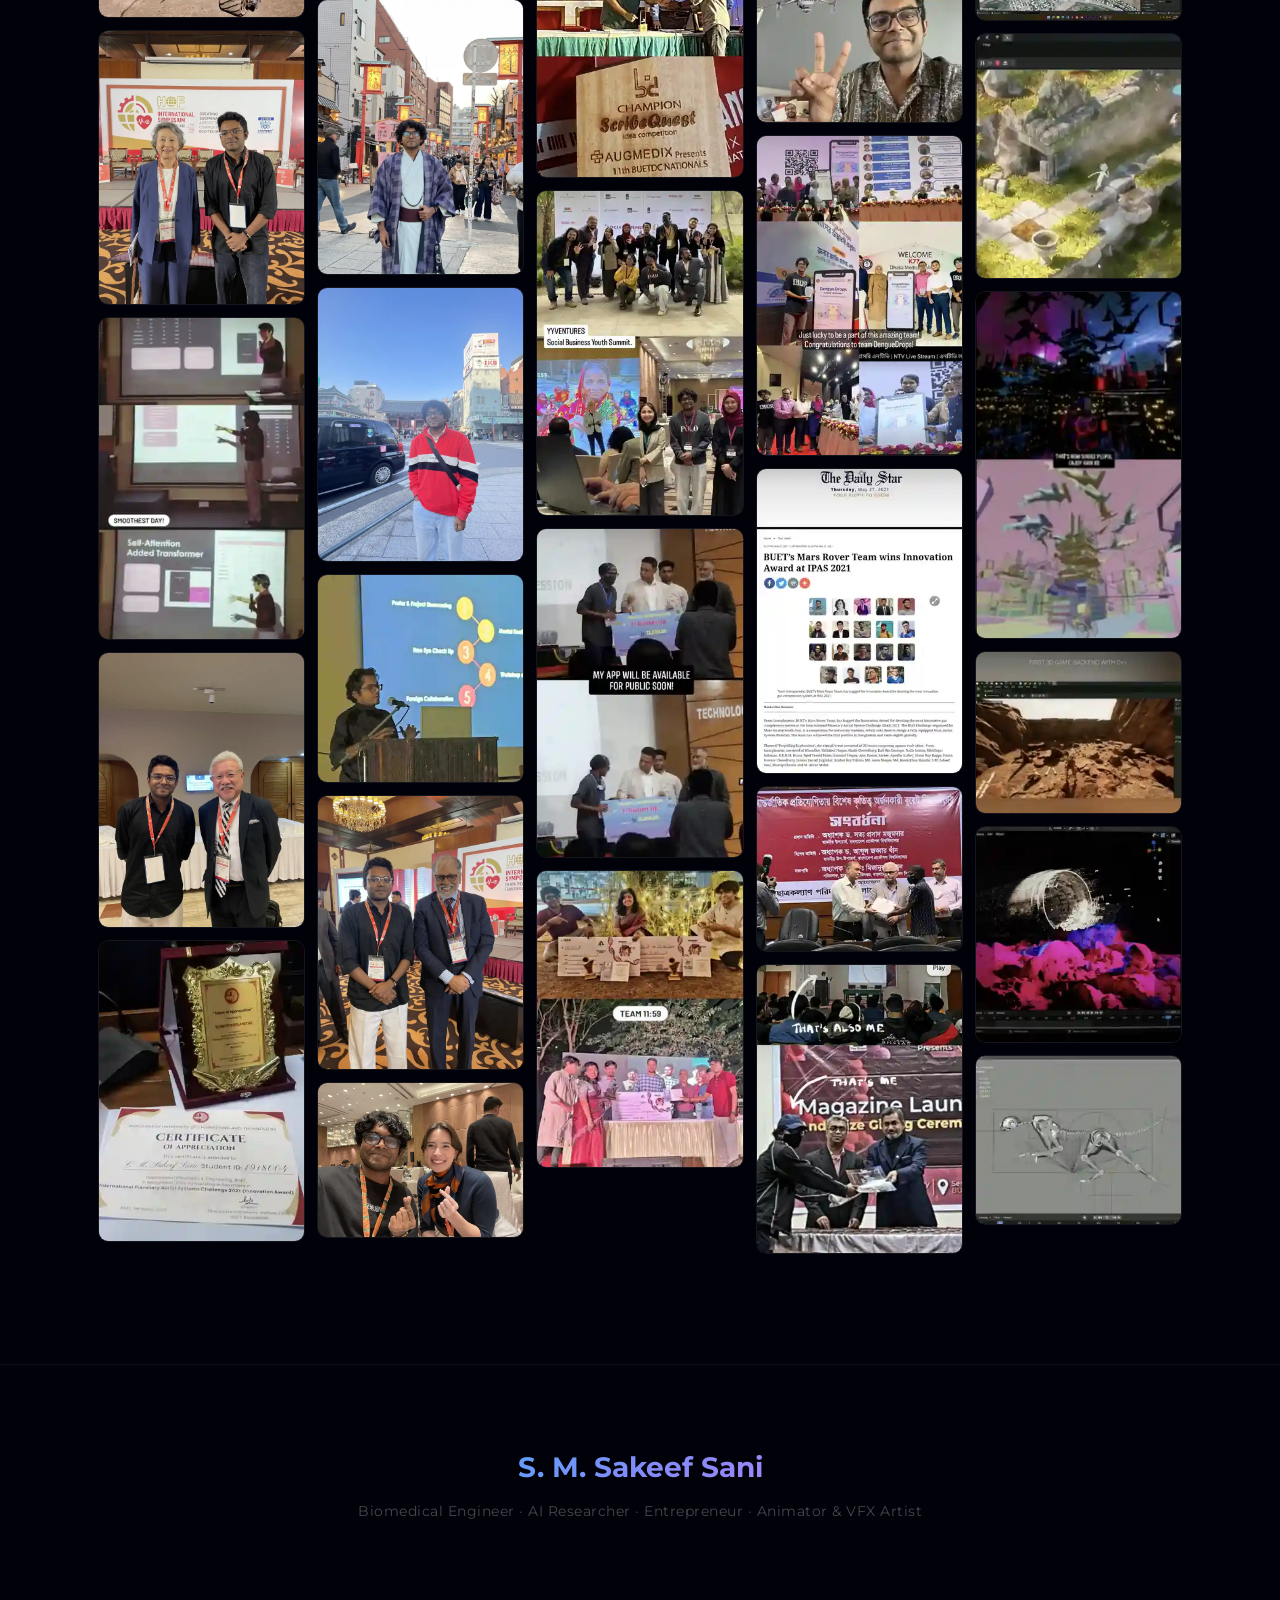
==== commit cdda92ca: "Update index.html" ====
--- a/index.html
+++ b/index.html
@@ -1,13 +1,16 @@
 <!DOCTYPE html>
 <html lang="en" dir="ltr">
+
 <head>
   <meta charset="UTF-8">
   <meta name="viewport" content="width=device-width, initial-scale=1.0">
 
   <!-- ── Primary Meta ── -->
   <title>S. M. Sakeef Sani | Biomedical Engineer, AI Researcher &amp; Entrepreneur — Bangladesh</title>
-  <meta name="description" content="S. M. Sakeef Sani is a Biomedical Engineer from BUET, Bangladesh, and Honda Y-E-S Award 2023 winner. AI researcher at mHealth Lab specialising in healthcare diagnostics for tropical diseases. Published at AAAI 2025, 2× Johns Hopkins 2nd Place. Founder of Hinton Bit Corp &amp; Enigmatter Studio.">
-  <meta name="keywords" content="S. M. Sakeef Sani, Sakeef Sani, Biomedical Engineer Bangladesh, BUET biomedical, AI researcher Bangladesh, healthcare AI, monkeypox detection AI, tropical disease diagnosis, medical machine learning, Honda YES Award 2023, AAAI 2025, Johns Hopkins Global Health, mHealth Lab BUET, Hinton Bit Corp, Enigmatter Studio, 3D animation Bangladesh, entrepreneur BUET">
+  <meta name="description"
+    content="S. M. Sakeef Sani is a Biomedical Engineer from BUET, Bangladesh, and Honda Y-E-S Award 2023 winner. AI researcher at mHealth Lab specialising in healthcare diagnostics for tropical diseases. Published at AAAI 2025, 2× Johns Hopkins 2nd Place. Founder of Hinton Bit Corp &amp; Enigmatter Studio.">
+  <meta name="keywords"
+    content="S. M. Sakeef Sani, Sakeef Sani, Biomedical Engineer Bangladesh, BUET biomedical, AI researcher Bangladesh, healthcare AI, monkeypox detection AI, tropical disease diagnosis, medical machine learning, Honda YES Award 2023, AAAI 2025, Johns Hopkins Global Health, mHealth Lab BUET, Hinton Bit Corp, Enigmatter Studio, 3D animation Bangladesh, entrepreneur BUET">
   <meta name="author" content="S. M. Sakeef Sani">
   <meta name="robots" content="index, follow, max-snippet:-1, max-image-preview:large, max-video-preview:-1">
   <meta name="googlebot" content="index, follow">
@@ -25,33 +28,37 @@
   <link rel="sitemap" type="application/xml" href="/sitemap.xml">
 
   <!-- ── Geo / Language ── -->
-  <meta name="geo.region"      content="BD">
-  <meta name="geo.placename"   content="Dhaka, Bangladesh">
-  <meta name="language"        content="English">
-  <meta name="revisit-after"   content="7 days">
+  <meta name="geo.region" content="BD">
+  <meta name="geo.placename" content="Dhaka, Bangladesh">
+  <meta name="language" content="English">
+  <meta name="revisit-after" content="7 days">
 
   <!-- ── Open Graph / Facebook ── -->
-  <meta property="og:type"         content="website">
-  <meta property="og:url"          content="https://www.smsakeefsani.work.gd/">
-  <meta property="og:title"        content="S. M. Sakeef Sani — Biomedical Engineer &amp; AI Researcher from Bangladesh">
-  <meta property="og:description"  content="Honda Y-E-S Award 2023 winner. AI researcher at BUET's mHealth Lab, published at AAAI 2025, 2× Johns Hopkins award. Founder of Hinton Bit Corp &amp; Enigmatter Studio.">
-  <meta property="og:image"        content="https://www.smsakeefsani.work.gd/assets/images/og-hero.png">
+  <meta property="og:type" content="website">
+  <meta property="og:url" content="https://www.smsakeefsani.work.gd/">
+  <meta property="og:title" content="S. M. Sakeef Sani — Biomedical Engineer &amp; AI Researcher from Bangladesh">
+  <meta property="og:description"
+    content="Honda Y-E-S Award 2023 winner. AI researcher at BUET's mHealth Lab, published at AAAI 2025, 2× Johns Hopkins award. Founder of Hinton Bit Corp &amp; Enigmatter Studio.">
+  <meta property="og:image" content="https://www.smsakeefsani.work.gd/assets/images/og-hero.png">
   <meta property="og:image:secure_url" content="https://www.smsakeefsani.work.gd/assets/images/og-hero.png">
-  <meta property="og:image:type"   content="image/png">
-  <meta property="og:image:alt"    content="S. M. Sakeef Sani — Hero section of personal portfolio">
-  <meta property="og:image:width"  content="1200">
+  <meta property="og:image:type" content="image/png">
+  <meta property="og:image:alt" content="S. M. Sakeef Sani — Hero section of personal portfolio">
+  <meta property="og:image:width" content="1200">
   <meta property="og:image:height" content="630">
-  <meta property="og:locale"       content="en_US">
-  <meta property="og:site_name"    content="S. M. Sakeef Sani">
+  <meta property="og:locale" content="en_US">
+  <meta property="og:site_name" content="S. M. Sakeef Sani">
 
   <!-- ── Twitter Card ── -->
-  <meta name="twitter:card"        content="summary_large_image">
-  <meta name="twitter:site"        content="@smsakeefsani">
-  <meta name="twitter:creator"     content="@smsakeefsani">
-  <meta name="twitter:title"       content="S. M. Sakeef Sani — Biomedical Engineer &amp; AI Researcher">
-  <meta name="twitter:description" content="Honda Y-E-S Award 2023. AAAI 2025. 2× Johns Hopkins. Biomedical Engineer &amp; AI researcher from BUET, Bangladesh. Founder of Hinton Bit Corp.">
-  <meta name="twitter:image"       content="https://www.smsakeefsani.work.gd/assets/images/Young%20Engineer%20and%20Scientist%20Recognition.png">
-  <meta name="twitter:image:alt"   content="S. M. Sakeef Sani receiving the Honda Young Engineer and Scientist Award 2023">
+  <meta name="twitter:card" content="summary_large_image">
+  <meta name="twitter:site" content="@smsakeefsani">
+  <meta name="twitter:creator" content="@smsakeefsani">
+  <meta name="twitter:title" content="S. M. Sakeef Sani — Biomedical Engineer &amp; AI Researcher">
+  <meta name="twitter:description"
+    content="Honda Y-E-S Award 2023. AAAI 2025. 2× Johns Hopkins. Biomedical Engineer &amp; AI researcher from BUET, Bangladesh. Founder of Hinton Bit Corp.">
+  <meta name="twitter:image"
+    content="https://www.smsakeefsani.work.gd/assets/images/Young%20Engineer%20and%20Scientist%20Recognition.png">
+  <meta name="twitter:image:alt"
+    content="S. M. Sakeef Sani receiving the Honda Young Engineer and Scientist Award 2023">
 
   <!-- ── Structured Data (JSON-LD) ── -->
   <script type="application/ld+json">
@@ -100,7 +107,8 @@
   <!-- ── Fonts ── -->
   <link rel="preconnect" href="https://fonts.googleapis.com">
   <link rel="preconnect" href="https://fonts.gstatic.com" crossorigin>
-  <link href="https://fonts.googleapis.com/css2?family=Montserrat:wght@300;400;500;600;700;800;900&display=swap" rel="stylesheet">
+  <link href="https://fonts.googleapis.com/css2?family=Montserrat:wght@300;400;500;600;700;800;900&display=swap"
+    rel="stylesheet">
 
   <!-- ── Icons ── -->
   <script src="https://unpkg.com/@phosphor-icons/web@2.1.1" defer></script>
@@ -111,498 +119,727 @@
   <!-- ── Preload first canvas frame ── -->
   <link rel="preload" as="image" href="assets/frames/frame_0000.webp" fetchpriority="high">
 </head>
+
 <body class="pre-entry">
 
-<!-- Entry overlay — guarantees user gesture so ambient audio can start -->
-<div id="site-entry" role="dialog" aria-modal="true" aria-label="Enter site">
-  <div class="entry-glass">
-    <blockquote class="entry-poem">
-      But every night I look and see, yes,<br>
-      A blind and palsied owl come sit upon the ashvattha branch,<br>
-      Blink her eyes and say: <em>"Old lady moon has sunk in the flood, has she?<br>
-      Marvelous!<br>
-      Let's now catch a mouse or two!"</em>
-    </blockquote>
-    <p class="entry-attr">— A Day Eight Years Ago &nbsp;·&nbsp; Jibanananda Das</p>
-    <button class="entry-btn" id="entry-btn" type="button">
-      Resume
-      <i class="ph-thin ph-arrow-right" aria-hidden="true"></i>
-    </button>
+  <!-- Entry overlay — guarantees user gesture so ambient audio can start -->
+  <div id="site-entry" role="dialog" aria-modal="true" aria-label="Enter site">
+    <div class="entry-glass">
+      <blockquote class="entry-poem">
+        But every night I look and see, yes,<br>
+        A blind and palsied owl come sit upon the ashvattha branch,<br>
+        Blink her eyes and say: <em>"Old lady moon has sunk in the flood, has she?<br>
+          Marvelous!<br>
+          Let's now catch a mouse or two!"</em>
+      </blockquote>
+      <p class="entry-attr">— A Day Eight Years Ago &nbsp;·&nbsp; Jibanananda Das</p>
+      <button class="entry-btn" id="entry-btn" type="button">
+        Resume
+        <i class="ph-thin ph-arrow-right" aria-hidden="true"></i>
+      </button>
+    </div>
   </div>
-</div>
-
-<!-- Fixed background layers -->
-<canvas id="scroll-canvas" aria-hidden="true"></canvas>
-<div id="canvas-overlay" aria-hidden="true"></div>
-<div class="orbs" aria-hidden="true">
-  <div class="orb orb-a"></div>
-  <div class="orb orb-b"></div>
-  <div class="orb orb-c"></div>
-</div>
-<div class="dot-grid" aria-hidden="true"></div>
-<div class="cursor-glow" id="cg" aria-hidden="true"></div>
-<div class="prog" id="prog" role="progressbar" aria-label="Page scroll progress" aria-valuenow="0" aria-valuemin="0" aria-valuemax="100"></div>
-
-<!-- Navigation -->
-<nav role="navigation" aria-label="Primary navigation">
-  <a class="nav-logo" href="#" aria-label="Back to top">Sani</a>
-  <div class="nav-links" id="nav-links">
-    <a href="#research" aria-label="Research">
-      <i class="ph-thin ph-atom nav-link-icon" aria-hidden="true"></i>
-      <span class="nav-link-label">Research</span>
-    </a>
-    <a href="#awards" aria-label="Awards">
-      <i class="ph-thin ph-trophy nav-link-icon" aria-hidden="true"></i>
-      <span class="nav-link-label">Awards</span>
-    </a>
-    <a href="#experience" aria-label="Experience">
-      <i class="ph-thin ph-briefcase nav-link-icon" aria-hidden="true"></i>
-      <span class="nav-link-label">Experience</span>
-    </a>
-    <a href="#creative" aria-label="Creative">
-      <i class="ph-thin ph-paint-brush nav-link-icon" aria-hidden="true"></i>
-      <span class="nav-link-label">Creative</span>
-    </a>
-    <a href="#gallery" aria-label="Gallery">
-      <i class="ph-thin ph-images nav-link-icon" aria-hidden="true"></i>
-      <span class="nav-link-label">Gallery</span>
-    </a>
+
+  <!-- Fixed background layers -->
+  <canvas id="scroll-canvas" aria-hidden="true"></canvas>
+  <div id="canvas-overlay" aria-hidden="true"></div>
+  <div class="orbs" aria-hidden="true">
+    <div class="orb orb-a"></div>
+    <div class="orb orb-b"></div>
+    <div class="orb orb-c"></div>
   </div>
-  <a class="nav-contact" href="mailto:sani.sani00740@gmail.com" aria-label="Email Sakeef Sani">Contact ↗</a>
-  <button type="button" class="nav-hamburger" id="nav-hamburger" aria-label="Toggle navigation menu" aria-expanded="false">
-    <span></span><span></span><span></span>
-  </button>
-</nav>
-
-<main class="page" id="main-content">
-
-  <!-- ══ HERO ══ -->
-  <section class="hero" aria-label="Introduction">
-    <p class="hero-eyebrow">Biomedical Engineer · AI Researcher · Founder · Creative</p>
-    <h1 class="hero-name"><span class="nowrap">S.&thinsp;M.</span>&nbsp;<span class="grad-text">Sakeef&nbsp;Sani</span></h1>
-    <div class="hero-type-row" aria-label="Roles">I am <span id="tw" aria-live="polite"></span></div>
-    <p class="hero-desc">
-      Blending engineering precision with human impact — from pioneering AI-driven healthcare diagnostics in underserved South Asian communities, to founding ventures that reshape how technology meets real-world needs.
-    </p>
-    <div class="hero-cta">
-      <a class="btn-p" href="#research">
-        <i class="ph-thin ph-rocket-launch btn-icon" aria-hidden="true"></i>
-        <span class="btn-label">Explore My Work</span>
+  <div class="dot-grid" aria-hidden="true"></div>
+  <div class="cursor-glow" id="cg" aria-hidden="true"></div>
+  <div class="prog" id="prog" role="progressbar" aria-label="Page scroll progress" aria-valuenow="0" aria-valuemin="0"
+    aria-valuemax="100"></div>
+
+  <!-- Navigation -->
+  <nav role="navigation" aria-label="Primary navigation">
+    <a class="nav-logo" href="#" aria-label="Back to top">Sani</a>
+    <div class="nav-links" id="nav-links">
+      <a href="#research" aria-label="Research">
+        <i class="ph-thin ph-atom nav-link-icon" aria-hidden="true"></i>
+        <span class="nav-link-label">Research</span>
       </a>
-      <a class="btn-g" href="https://github.com/sani002" target="_blank" rel="noopener noreferrer">
-        <i class="ph-thin ph-github-logo btn-icon" aria-hidden="true"></i>
-        <span class="btn-label">GitHub</span>
+      <a href="#awards" aria-label="Awards">
+        <i class="ph-thin ph-trophy nav-link-icon" aria-hidden="true"></i>
+        <span class="nav-link-label">Awards</span>
       </a>
-      <a class="btn-g" href="https://www.researchgate.net/profile/Sm-Sani" target="_blank" rel="noopener noreferrer">
-        <i class="ph-thin ph-flask btn-icon" aria-hidden="true"></i>
-        <span class="btn-label">ResearchGate</span>
+      <a href="#experience" aria-label="Experience">
+        <i class="ph-thin ph-briefcase nav-link-icon" aria-hidden="true"></i>
+        <span class="nav-link-label">Experience</span>
       </a>
-      <a class="btn-g" href="https://facebook.com/sakeef.sani007" target="_blank" rel="noopener noreferrer">
-        <i class="ph-thin ph-facebook-logo btn-icon" aria-hidden="true"></i>
-        <span class="btn-label">Facebook</span>
+      <a href="#creative" aria-label="Creative">
+        <i class="ph-thin ph-paint-brush nav-link-icon" aria-hidden="true"></i>
+        <span class="nav-link-label">Creative</span>
       </a>
-      <a class="btn-g" href="assets/cv/Sakeef_Sani_CV.pdf" download>
-        <i class="ph-thin ph-download-simple btn-icon" aria-hidden="true"></i>
-        <span class="btn-label">Download CV</span>
-      </a>
-      <a class="btn-g" href="mailto:sani.sani00740@gmail.com">
-        <i class="ph-thin ph-envelope btn-icon" aria-hidden="true"></i>
-        <span class="btn-label">Mail Me</span>
+      <a href="#gallery" aria-label="Gallery">
+        <i class="ph-thin ph-images nav-link-icon" aria-hidden="true"></i>
+        <span class="nav-link-label">Gallery</span>
       </a>
     </div>
-    <div class="hero-stats" aria-label="Key statistics">
-      <div class="stat-block">
-        <span class="stat-n" data-count="6">0</span>
-        <span class="stat-l">Publications</span>
+    <a class="nav-contact" href="mailto:sani.sani00740@gmail.com" aria-label="Email Sakeef Sani">Contact ↗</a>
+    <button type="button" class="nav-hamburger" id="nav-hamburger" aria-label="Toggle navigation menu"
+      aria-expanded="false">
+      <span></span><span></span><span></span>
+    </button>
+  </nav>
+
+  <main class="page" id="main-content">
+
+    <!-- ══ HERO ══ -->
+    <section class="hero" aria-label="Introduction">
+      <p class="hero-eyebrow">Biomedical Engineer · AI Researcher · Founder · Creative</p>
+      <h1 class="hero-name"><span class="nowrap">S.&thinsp;M.</span>&nbsp;<span
+          class="grad-text">Sakeef&nbsp;Sani</span></h1>
+      <div class="hero-type-row" aria-label="Roles">I am <span id="tw" aria-live="polite"></span></div>
+      <p class="hero-desc">
+        Blending engineering precision with human impact — from pioneering AI-driven healthcare diagnostics in
+        underserved South Asian communities, to founding ventures that reshape how technology meets real-world needs.
+      </p>
+      <div class="hero-cta">
+        <a class="btn-p" href="#research">
+          <i class="ph-thin ph-rocket-launch btn-icon" aria-hidden="true"></i>
+          <span class="btn-label">Explore My Work</span>
+        </a>
+        <a class="btn-g" href="https://github.com/sani002" target="_blank" rel="noopener noreferrer">
+          <i class="ph-thin ph-github-logo btn-icon" aria-hidden="true"></i>
+          <span class="btn-label">GitHub</span>
+        </a>
+        <a class="btn-g" href="https://www.researchgate.net/profile/Sm-Sani" target="_blank" rel="noopener noreferrer">
+          <i class="ph-thin ph-flask btn-icon" aria-hidden="true"></i>
+          <span class="btn-label">ResearchGate</span>
+        </a>
+        <a class="btn-g" href="https://facebook.com/sakeef.sani007" target="_blank" rel="noopener noreferrer">
+          <i class="ph-thin ph-facebook-logo btn-icon" aria-hidden="true"></i>
+          <span class="btn-label">Facebook</span>
+        </a>
+        <a class="btn-g" href="assets/cv/Sakeef_Sani_CV.pdf" download>
+          <i class="ph-thin ph-download-simple btn-icon" aria-hidden="true"></i>
+          <span class="btn-label">Download CV</span>
+        </a>
+        <a class="btn-g" href="mailto:sani.sani00740@gmail.com">
+          <i class="ph-thin ph-envelope btn-icon" aria-hidden="true"></i>
+          <span class="btn-label">Mail Me</span>
+        </a>
       </div>
-      <div class="stat-sep" aria-hidden="true"></div>
-      <div class="stat-block">
-        <span class="stat-n" data-count="5">0</span>
-        <span class="stat-l">Global Awards</span>
+      <div class="hero-stats" aria-label="Key statistics">
+        <div class="stat-block">
+          <span class="stat-n" data-count="6">0</span>
+          <span class="stat-l">Publications</span>
+        </div>
+        <div class="stat-sep" aria-hidden="true"></div>
+        <div class="stat-block">
+          <span class="stat-n" data-count="5">0</span>
+          <span class="stat-l">Global Awards</span>
+        </div>
+        <div class="stat-sep" aria-hidden="true"></div>
+        <div class="stat-block">
+          <span class="stat-n" data-count="3">0</span>
+          <span class="stat-l">Ventures Founded</span>
+        </div>
+        <div class="stat-sep" aria-hidden="true"></div>
+        <div class="stat-block">
+          <span class="stat-n" data-count="420">0</span>
+          <span class="stat-l">Mn BDT Managed</span>
+        </div>
       </div>
-      <div class="stat-sep" aria-hidden="true"></div>
-      <div class="stat-block">
-        <span class="stat-n" data-count="3">0</span>
-        <span class="stat-l">Ventures Founded</span>
+      <div class="scroll-hint" aria-hidden="true">
+        <span>scroll</span>
+        <div class="scroll-line"></div>
       </div>
-      <div class="stat-sep" aria-hidden="true"></div>
-      <div class="stat-block">
-        <span class="stat-n" data-count="420">0</span>
-        <span class="stat-l">Mn BDT Managed</span>
+    </section>
+
+    <!-- ══ ABOUT ══ -->
+    <div class="sw" id="about">
+      <div class="si">
+        <div class="about-layout">
+          <div>
+            <p class="sec-label rv">// 01 — About</p>
+            <h2 class="sec-title rv">
+              Innovator at the<br>
+              intersection of<br>
+              <span class="accent-cyan">Technology</span><br>
+              <span class="about-subtitle">&amp; Human Impact</span>
+            </h2>
+            <p class="sec-desc rv">
+              A Biomedical Engineer from Bangladesh University of Engineering and Technology who blends engineering
+              precision with a passion for solving real-world problems. My journey spans AI research, serial
+              entrepreneurship, and creative visual storytelling — fusing expertise and artistic flair for global good.
+            </p>
+
+          </div>
+          <div class="about-pillars">
+            <div class="gc pillar rv d1">
+              <div class="pillar-icon" aria-hidden="true"><i class="ph-thin ph-dna"></i></div>
+              <h3 class="pillar-name">AI Healthcare Research</h3>
+              <p class="pillar-text">Pioneering ML for medical diagnostics in low-resource settings. Bias-aware,
+                efficient models for tropical diseases and skin lesions.</p>
+            </div>
+            <div class="gc pillar rv d2">
+              <div class="pillar-icon" aria-hidden="true"><i class="ph-thin ph-rocket-launch"></i></div>
+              <h3 class="pillar-name">Serial Entrepreneur</h3>
+              <p class="pillar-text">Founded ventures from agro-drones to health apps. UIHP winner, IPAS innovator, now
+                co-founding Hinton Bit Corp for enterprise solutions.</p>
+            </div>
+            <div class="gc pillar rv d3">
+              <div class="pillar-icon" aria-hidden="true"><i class="ph-thin ph-magic-wand"></i></div>
+              <h3 class="pillar-name">Creative Storyteller</h3>
+              <p class="pillar-text">3D animation, VFX, and award-winning short films through Enigmatter Studio — where
+                science meets art and imagination finds form.</p>
+            </div>
+            <div class="gc pillar rv d4">
+              <div class="pillar-icon" aria-hidden="true"><i class="ph-thin ph-globe-hemisphere-west"></i></div>
+              <h3 class="pillar-name">Global Recognition</h3>
+              <p class="pillar-text">Honda Y-E-S Award 2023, 2× Johns Hopkins 2nd Place, IPAS Innovation Award —
+                recognized across four continents.</p>
+            </div>
+          </div>
+        </div>
       </div>
     </div>
-    <div class="scroll-hint" aria-hidden="true">
-      <span>scroll</span>
-      <div class="scroll-line"></div>
-    </div>
-  </section>
-
-  <!-- ══ ABOUT ══ -->
-  <div class="sw" id="about">
-    <div class="si">
-      <div class="about-layout">
-        <div>
-          <p class="sec-label rv">// 01 — About</p>
-          <h2 class="sec-title rv">
-            Innovator at the<br>
-            intersection of<br>
-            <span class="accent-cyan">Technology</span><br>
-            <span class="about-subtitle">&amp; Human Impact</span>
-          </h2>
-          <p class="sec-desc rv">
-            A Biomedical Engineer from Bangladesh University of Engineering and Technology who blends engineering precision with a passion for solving real-world problems. My journey spans AI research, serial entrepreneurship, and creative visual storytelling — fusing expertise and artistic flair for global good.
-          </p>
-
-        </div>
-        <div class="about-pillars">
-          <div class="gc pillar rv d1">
-            <div class="pillar-icon" aria-hidden="true"><i class="ph-thin ph-dna"></i></div>
-            <h3 class="pillar-name">AI Healthcare Research</h3>
-            <p class="pillar-text">Pioneering ML for medical diagnostics in low-resource settings. Bias-aware, efficient models for tropical diseases and skin lesions.</p>
-          </div>
-          <div class="gc pillar rv d2">
-            <div class="pillar-icon" aria-hidden="true"><i class="ph-thin ph-rocket-launch"></i></div>
-            <h3 class="pillar-name">Serial Entrepreneur</h3>
-            <p class="pillar-text">Founded ventures from agro-drones to health apps. UIHP winner, IPAS innovator, now co-founding Hinton Bit Corp for enterprise solutions.</p>
-          </div>
-          <div class="gc pillar rv d3">
-            <div class="pillar-icon" aria-hidden="true"><i class="ph-thin ph-magic-wand"></i></div>
-            <h3 class="pillar-name">Creative Storyteller</h3>
-            <p class="pillar-text">3D animation, VFX, and award-winning short films through Enigmatter Studio — where science meets art and imagination finds form.</p>
-          </div>
-          <div class="gc pillar rv d4">
-            <div class="pillar-icon" aria-hidden="true"><i class="ph-thin ph-globe-hemisphere-west"></i></div>
-            <h3 class="pillar-name">Global Recognition</h3>
-            <p class="pillar-text">Honda Y-E-S Award 2023, 2× Johns Hopkins 2nd Place, IPAS Innovation Award — recognized across four continents.</p>
-          </div>
+
+    <!-- ══ RESEARCH ══ -->
+    <div class="sw" id="research">
+      <div class="si">
+        <p class="sec-label rv">// 02 — Research</p>
+        <h2 class="sec-title rv">Pioneering AI for<br><span class="accent-violet">Accessible Healthcare</span></h2>
+        <p class="sec-desc rv">
+          Leveraging machine learning to democratize medical diagnostics in underserved regions. Building scalable,
+          bias-aware tools from limited data to empower clinicians worldwide.
+        </p>
+        <div class="papers-grid">
+
+          <article class="gc paper rv d1">
+            <div class="paper-venue v-aaai">&#9733; AAAI 2025</div>
+            <h3 class="paper-title">Efficient Antihallucinogenic AI for Tropical Medicine: A Probabilistic Framework for
+              Differential Diagnosis</h3>
+            <p class="paper-body">Led development of mLabLLM — a fine-tuned LLaMA 3.2 model achieving 82.8% Top-3
+              accuracy for Dengue, Malaria, and Chikungunya diagnosis. Integrates Bayesian reasoning with LoRA and
+              pruning for real-time, low-cost clinical support in resource-scarce settings.</p>
+            <ul class="ptags">
+              <li class="ptag">LLaMA 3.2</li>
+              <li class="ptag">Bayesian</li>
+              <li class="ptag">LoRA</li>
+              <li class="ptag">Tropical Medicine</li>
+              <li class="ptag">82.8% Top-3</li>
+            </ul>
+            <a class="read-link" href="https://openreview.net/forum?id=E6J9IFPE0w" target="_blank"
+              rel="noopener noreferrer">Read on OpenReview →</a>
+          </article>
+
+          <article class="gc paper rv d2">
+            <div class="paper-venue v-sd">ScienceDirect 2025</div>
+            <h3 class="paper-title">A Web-Based Mpox Skin Lesion Detection System Considering Racial Diversity</h3>
+            <p class="paper-body">Created MSLD v2.0 with diverse skin tones to combat racial bias. Benchmarked ResNet50
+              via transfer learning from HAM10000. Prototype web app for inclusive, rapid mpox screening during the
+              global outbreak.</p>
+            <ul class="ptags">
+              <li class="ptag">ResNet50</li>
+              <li class="ptag">Transfer Learning</li>
+              <li class="ptag">Fairness AI</li>
+              <li class="ptag">HAM10000</li>
+            </ul>
+            <a class="read-link" href="https://www.sciencedirect.com/science/article/pii/S1746809424008000"
+              target="_blank" rel="noopener noreferrer">Read on ScienceDirect →</a>
+          </article>
+
+          <article class="gc paper rv d3">
+            <div class="paper-venue v-arxiv">arXiv 2022</div>
+            <h3 class="paper-title">Monkeypox Skin Lesion Detection Using Deep Learning Models: A Feasibility Study</h3>
+            <p class="paper-body">Curated the initial MSLD dataset and evaluated pre-trained models reaching ~82.96%
+              accuracy in distinguishing mpox from similar diseases. Foundational work enabling AI-assisted surveillance
+              when PCR testing is unavailable.</p>
+            <ul class="ptags">
+              <li class="ptag">Dataset Curation</li>
+              <li class="ptag">Deep Learning</li>
+              <li class="ptag">82.96% Accuracy</li>
+            </ul>
+            <a class="read-link" href="https://arxiv.org/abs/2207.03342" target="_blank"
+              rel="noopener noreferrer">arXiv: 2207.03342 →</a>
+          </article>
+
+          <article class="gc paper rv d4">
+            <div class="paper-venue v-dataset">Dataset · arXiv 2024</div>
+            <h3 class="paper-title">BUET Multi-Disease Heart Sound Dataset: A Comprehensive Auscultation Dataset</h3>
+            <p class="paper-body">Co-developed BMD-HS with 864 multi-label heart sound recordings for complex valvular
+              diseases. Bridges traditional auscultation with AI diagnostics to enhance accuracy and reduce clinician
+              subjectivity.</p>
+            <ul class="ptags">
+              <li class="ptag">864 Recordings</li>
+              <li class="ptag">Multi-Label</li>
+              <li class="ptag">Valvular Disease</li>
+            </ul>
+            <a class="read-link" href="https://arxiv.org/abs/2409.00724" target="_blank"
+              rel="noopener noreferrer">arXiv: 2409.00724 →</a>
+          </article>
+
         </div>
       </div>
     </div>
-  </div>
-
-  <!-- ══ RESEARCH ══ -->
-  <div class="sw" id="research">
-    <div class="si">
-      <p class="sec-label rv">// 02 — Research</p>
-      <h2 class="sec-title rv">Pioneering AI for<br><span class="accent-violet">Accessible Healthcare</span></h2>
-      <p class="sec-desc rv">
-        Leveraging machine learning to democratize medical diagnostics in underserved regions. Building scalable, bias-aware tools from limited data to empower clinicians worldwide.
-      </p>
-      <div class="papers-grid">
-
-        <article class="gc paper rv d1">
-          <div class="paper-venue v-aaai">&#9733; AAAI 2025</div>
-          <h3 class="paper-title">Efficient Antihallucinogenic AI for Tropical Medicine: A Probabilistic Framework for Differential Diagnosis</h3>
-          <p class="paper-body">Led development of mLabLLM — a fine-tuned LLaMA 3.2 model achieving 82.8% Top-3 accuracy for Dengue, Malaria, and Chikungunya diagnosis. Integrates Bayesian reasoning with LoRA and pruning for real-time, low-cost clinical support in resource-scarce settings.</p>
-          <ul class="ptags"><li class="ptag">LLaMA 3.2</li><li class="ptag">Bayesian</li><li class="ptag">LoRA</li><li class="ptag">Tropical Medicine</li><li class="ptag">82.8% Top-3</li></ul>
-          <a class="read-link" href="https://openreview.net/forum?id=E6J9IFPE0w" target="_blank" rel="noopener noreferrer">Read on OpenReview →</a>
-        </article>
-
-        <article class="gc paper rv d2">
-          <div class="paper-venue v-sd">ScienceDirect 2025</div>
-          <h3 class="paper-title">A Web-Based Mpox Skin Lesion Detection System Considering Racial Diversity</h3>
-          <p class="paper-body">Created MSLD v2.0 with diverse skin tones to combat racial bias. Benchmarked ResNet50 via transfer learning from HAM10000. Prototype web app for inclusive, rapid mpox screening during the global outbreak.</p>
-          <ul class="ptags"><li class="ptag">ResNet50</li><li class="ptag">Transfer Learning</li><li class="ptag">Fairness AI</li><li class="ptag">HAM10000</li></ul>
-          <a class="read-link" href="https://www.sciencedirect.com/science/article/pii/S1746809424008000" target="_blank" rel="noopener noreferrer">Read on ScienceDirect →</a>
-        </article>
-
-        <article class="gc paper rv d3">
-          <div class="paper-venue v-arxiv">arXiv 2022</div>
-          <h3 class="paper-title">Monkeypox Skin Lesion Detection Using Deep Learning Models: A Feasibility Study</h3>
-          <p class="paper-body">Curated the initial MSLD dataset and evaluated pre-trained models reaching ~82.96% accuracy in distinguishing mpox from similar diseases. Foundational work enabling AI-assisted surveillance when PCR testing is unavailable.</p>
-          <ul class="ptags"><li class="ptag">Dataset Curation</li><li class="ptag">Deep Learning</li><li class="ptag">82.96% Accuracy</li></ul>
-          <a class="read-link" href="https://arxiv.org/abs/2207.03342" target="_blank" rel="noopener noreferrer">arXiv: 2207.03342 →</a>
-        </article>
-
-        <article class="gc paper rv d4">
-          <div class="paper-venue v-dataset">Dataset · arXiv 2024</div>
-          <h3 class="paper-title">BUET Multi-Disease Heart Sound Dataset: A Comprehensive Auscultation Dataset</h3>
-          <p class="paper-body">Co-developed BMD-HS with 864 multi-label heart sound recordings for complex valvular diseases. Bridges traditional auscultation with AI diagnostics to enhance accuracy and reduce clinician subjectivity.</p>
-          <ul class="ptags"><li class="ptag">864 Recordings</li><li class="ptag">Multi-Label</li><li class="ptag">Valvular Disease</li></ul>
-          <a class="read-link" href="https://arxiv.org/abs/2409.00724" target="_blank" rel="noopener noreferrer">arXiv: 2409.00724 →</a>
-        </article>
-
+
+    <!-- ══ AWARDS ══ -->
+    <div class="sw" id="awards">
+      <div class="si">
+        <p class="sec-label rv">// 03 — Awards &amp; Achievements</p>
+        <h2 class="sec-title rv">Recognition on<br>the <span class="accent-magenta">Global Stage</span></h2>
+        <p class="sec-desc rv">
+          Honors earned through collaborative excellence and disruptive thinking — from planetary engineering to
+          healthcare innovation, on stages across four continents.
+        </p>
+        <div class="awards-grid">
+
+          <article class="gc award rv d1">
+            <div class="award-header">
+              <div>
+                <p class="award-year">2024</p>
+                <h3 class="award-name">Johns Hopkins Healthcare Design — Global Health Track</h3>
+              </div>
+              <div class="award-icon" aria-hidden="true"><i class="ph-thin ph-medal"></i></div>
+            </div>
+            <p class="award-org">2nd Place · Team FetoSynth, BUET</p>
+            <p class="award-body">Co-designed a real-time acoustic system for fetal heart sound localization and
+              monitoring, improving prenatal care in low-resource settings.</p>
+            <a class="read-link"
+              href="https://cbid.bme.jhu.edu/news-events/design-competition/#:~:text=Sayeed%20Sajjad%20Razin%2C-,S.M.%20Sakeef%20Sani,-3rd%20Place:%20OASIS"
+              target="_blank" rel="noopener noreferrer">View CBID Page →</a>
+          </article>
+
+          <article class="gc award rv d2">
+            <div class="award-header">
+              <div>
+                <p class="award-year">2024</p>
+                <h3 class="award-name">Johns Hopkins Healthcare Design — Digital Health Track</h3>
+              </div>
+              <div class="award-icon" aria-hidden="true"><i class="ph-thin ph-medal"></i></div>
+            </div>
+            <p class="award-org">2nd Place · Team DengueDrops, BUET</p>
+            <p class="award-body">Led Team DengueDrops with a smart IV fluid calculator for dengue patients to optimize
+              fluid therapy and hospital management in endemic regions.</p>
+            <a class="read-link"
+              href="https://cbid.bme.jhu.edu/news-events/design-competition/#:~:text=A.S.M%20Anas%20Ferdous%2C-,S.M.%20Sakeef%20Sani,-3rd%20Place:%20SmartTIVA"
+              target="_blank" rel="noopener noreferrer">View CBID Page →</a>
+          </article>
+
+          <article class="gc award rv d3">
+            <div class="award-header">
+              <div>
+                <p class="award-year">2023</p>
+                <h3 class="award-name">Honda Young Engineer and Scientist (Y-E-S) Award</h3>
+              </div>
+              <div class="award-icon" aria-hidden="true"><i class="ph-thin ph-trophy"></i></div>
+            </div>
+            <p class="award-org">Honda Foundation · Bangladesh</p>
+            <p class="award-body">Recognized for excellence in biomedical engineering and commitment to sustainable
+              innovation. Flexible research grant supporting international exchange and ongoing research.</p>
+            <div class="award-links">
+              <a class="read-link"
+                href="https://www.hondafoundation.jp/en/yes_list.html#:~:text=S.%20M.%20Sakeef%20Sani,-Bangladesh%20University%20of"
+                target="_blank" rel="noopener noreferrer">Honda Foundation List →</a>
+              <a class="read-link" href="https://www.hondafoundation.jp/yes/index_en/348" target="_blank"
+                rel="noopener noreferrer">YES Profile →</a>
+              <a class="read-link"
+                href="https://bme.buet.ac.bd/2024/03/18/congratulations-to-labiba-islam-salsabil-and-s-m-sakeef-sani-winners-of-the-honda-y-e-s-award-2023-in-bangladesh/"
+                target="_blank" rel="noopener noreferrer">BUET BME →</a>
+              <a class="read-link"
+                href="https://unb.com.bd/category/Tech/four-students-win-prestigious-honda-young-engineer-scientists-award-2023/136301"
+                target="_blank" rel="noopener noreferrer">UNB →</a>
+              <a class="read-link" href="https://greenwatchbd.com/technology/52174" target="_blank"
+                rel="noopener noreferrer">GreenWatch BD →</a>
+              <a class="read-link" href="https://www.observerbd.com/news/474212" target="_blank"
+                rel="noopener noreferrer">Observer BD →</a>
+            </div>
+          </article>
+
+          <article class="gc award rv d4">
+            <div class="award-header">
+              <div>
+                <p class="award-year">2021</p>
+                <h3 class="award-name">Innovation Award — International Planetary Aerial System Challenge (IPAS)</h3>
+              </div>
+              <div class="award-icon" aria-hidden="true"><i class="ph-thin ph-rocket-launch"></i></div>
+            </div>
+            <p class="award-org">Mars Society South Asia · 1st Bangladesh · 8th Globally</p>
+            <p class="award-body">Team Interplanetar (BUET) devised an innovative gas compression system for Mars aerial
+              exploration — 1st in Bangladesh, 8th globally.</p>
+            <div class="award-links">
+              <a class="read-link"
+                href="https://www.thedailystar.net/star-youth/news/buets-mars-rover-team-wins-innovation-award-ipas-2021-2099905"
+                target="_blank" rel="noopener noreferrer">The Daily Star →</a>
+              <a class="read-link"
+                href="https://thefinancialexpress.com.bd/education/buet-team-wins-innovation-award-at-ipas-2021-1622131212"
+                target="_blank" rel="noopener noreferrer">Financial Express →</a>
+              <a class="read-link"
+                href="https://www.google.com/url?sa=t&source=web&rct=j&opi=89978449&url=https://www.prothomalo.com/education/higher-education/%25E0%25A6%25AE%25E0%25A6%2599%25E0%25A7%258D%25E0%25A6%2597%25E0%25A6%25B2%25E0%25A7%2587%25E0%25A6%25B0-%25E0%25A6%259C%25E0%25A6%25A8%25E0%25A7%258D%25E0%25A6%25AF-%25E0%25A6%25A1%25E0%25A7%258D%25E0%25A6%25B0%25E0%25A7%258B%25E0%25A6%25A8-%25E0%25A6%2589%25E0%25A6%25A6%25E0%25A7%258D%25E0%25A6%25AD%25E0%25A6%25BE%25E0%25A6%25AC%25E0%25A6%25A8%25E0%25A7%2587-%25E0%25A6%25B8%25E0%25A7%2587%25E0%25A6%25B0%25E0%25A6%25BE-%25E0%25A6%25AC%25E0%25A7%2581%25E0%25A7%259F%25E0%25A7%2587%25E0%25A6%259F&ved=2ahUKEwibxqLpubuVAxXBd2wGHecOIzsQFnoECBsQAQ&usg=AOvVaw0uv5PO5gY2kPkl17lyYTBG"
+                target="_blank" rel="noopener noreferrer">Prothomalo →</a>
+            </div>
+          </article>
+
+          <article class="gc award rv d5">
+            <div class="award-header">
+              <div>
+                <p class="award-year">2023</p>
+                <h3 class="award-name">University Innovation Hub Programme (UIHP) — Winner</h3>
+              </div>
+              <div class="award-icon" aria-hidden="true"><i class="ph-thin ph-lightning"></i></div>
+            </div>
+            <p class="award-org">BHTPA · PakhiDrone BD</p>
+            <p class="award-body">Agro-drone project under PakhiDrone BD received UIHP funding and incubation support
+              for precision farming technology in rural Bangladesh.</p>
+            <div class="award-links">
+              <a class="read-link" href="https://www.uihp.org/program" target="_blank" rel="noopener noreferrer">UIHP
+                Program →</a>
+              <a class="read-link" href="https://www.facebook.com/photo/?fbid=527904526858110&amp;set=a.122000730781827"
+                target="_blank" rel="noopener noreferrer">Facebook Gallery →</a>
+            </div>
+          </article>
+
+        </div>
       </div>
     </div>
-  </div>
-
-  <!-- ══ AWARDS ══ -->
-  <div class="sw" id="awards">
-    <div class="si">
-      <p class="sec-label rv">// 03 — Awards &amp; Achievements</p>
-      <h2 class="sec-title rv">Recognition on<br>the <span class="accent-magenta">Global Stage</span></h2>
-      <p class="sec-desc rv">
-        Honors earned through collaborative excellence and disruptive thinking — from planetary engineering to healthcare innovation, on stages across four continents.
-      </p>
-      <div class="awards-grid">
-
-        <article class="gc award rv d1">
-          <div class="award-header">
-            <div>
-              <p class="award-year">2024</p>
-              <h3 class="award-name">Johns Hopkins Healthcare Design — Global Health Track</h3>
-            </div>
-            <div class="award-icon" aria-hidden="true"><i class="ph-thin ph-medal"></i></div>
-          </div>
-          <p class="award-org">2nd Place · Team FetoSynth, BUET</p>
-          <p class="award-body">Co-designed a real-time acoustic system for fetal heart sound localization and monitoring, improving prenatal care in low-resource settings.</p>
-          <a class="read-link" href="https://cbid.bme.jhu.edu/news-events/design-competition/#:~:text=Sayeed%20Sajjad%20Razin%2C-,S.M.%20Sakeef%20Sani,-3rd%20Place:%20OASIS" target="_blank" rel="noopener noreferrer">View CBID Page →</a>
-        </article>
-
-        <article class="gc award rv d2">
-          <div class="award-header">
-            <div>
-              <p class="award-year">2024</p>
-              <h3 class="award-name">Johns Hopkins Healthcare Design — Digital Health Track</h3>
-            </div>
-            <div class="award-icon" aria-hidden="true"><i class="ph-thin ph-medal"></i></div>
-          </div>
-          <p class="award-org">2nd Place · Team DengueDrops, BUET</p>
-          <p class="award-body">Led Team DengueDrops with a smart IV fluid calculator for dengue patients to optimize fluid therapy and hospital management in endemic regions.</p>
-          <a class="read-link" href="https://cbid.bme.jhu.edu/news-events/design-competition/#:~:text=A.S.M%20Anas%20Ferdous%2C-,S.M.%20Sakeef%20Sani,-3rd%20Place:%20SmartTIVA" target="_blank" rel="noopener noreferrer">View CBID Page →</a>
-        </article>
-
-        <article class="gc award rv d3">
-          <div class="award-header">
-            <div>
-              <p class="award-year">2023</p>
-              <h3 class="award-name">Honda Young Engineer and Scientist (Y-E-S) Award</h3>
-            </div>
-            <div class="award-icon" aria-hidden="true"><i class="ph-thin ph-trophy"></i></div>
-          </div>
-          <p class="award-org">Honda Foundation · Bangladesh</p>
-          <p class="award-body">Recognized for excellence in biomedical engineering and commitment to sustainable innovation. Flexible research grant supporting international exchange and ongoing research.</p>
-          <div class="award-links">
-            <a class="read-link" href="https://www.hondafoundation.jp/en/yes_list.html#:~:text=S.%20M.%20Sakeef%20Sani,-Bangladesh%20University%20of" target="_blank" rel="noopener noreferrer">Honda Foundation List →</a>
-            <a class="read-link" href="https://www.hondafoundation.jp/yes/index_en/348" target="_blank" rel="noopener noreferrer">YES Profile →</a>
-            <a class="read-link" href="https://bme.buet.ac.bd/2024/03/18/congratulations-to-labiba-islam-salsabil-and-s-m-sakeef-sani-winners-of-the-honda-y-e-s-award-2023-in-bangladesh/" target="_blank" rel="noopener noreferrer">BUET BME →</a>
-            <a class="read-link" href="https://unb.com.bd/category/Tech/four-students-win-prestigious-honda-young-engineer-scientists-award-2023/136301" target="_blank" rel="noopener noreferrer">UNB →</a>
-            <a class="read-link" href="https://greenwatchbd.com/technology/52174" target="_blank" rel="noopener noreferrer">GreenWatch BD →</a>
-            <a class="read-link" href="https://www.observerbd.com/news/474212" target="_blank" rel="noopener noreferrer">Observer BD →</a>
-          </div>
-        </article>
-
-        <article class="gc award rv d4">
-          <div class="award-header">
-            <div>
-              <p class="award-year">2021</p>
-              <h3 class="award-name">Innovation Award — International Planetary Aerial System Challenge (IPAS)</h3>
-            </div>
-            <div class="award-icon" aria-hidden="true"><i class="ph-thin ph-rocket-launch"></i></div>
-          </div>
-          <p class="award-org">Mars Society South Asia · 1st Bangladesh · 8th Globally</p>
-          <p class="award-body">Team Interplanetar (BUET) devised an innovative gas compression system for Mars aerial exploration — 1st in Bangladesh, 8th globally.</p>
-          <div class="award-links">
-            <a class="read-link" href="https://www.thedailystar.net/star-youth/news/buets-mars-rover-team-wins-innovation-award-ipas-2021-2099905" target="_blank" rel="noopener noreferrer">The Daily Star →</a>
-            <a class="read-link" href="https://thefinancialexpress.com.bd/education/buet-team-wins-innovation-award-at-ipas-2021-1622131212" target="_blank" rel="noopener noreferrer">Financial Express →</a>
-            <a class="read-link" href="https://www.prothomalo.com/education/higher-education/মঙ্গলের-জন্য-ড্রোন-উদ্ভাবনে-সেরা-বুয়েট" target="_blank" rel="noopener noreferrer">Prothomalo →</a>
-          </div>
-        </article>
-
-        <article class="gc award rv d5">
-          <div class="award-header">
-            <div>
-              <p class="award-year">2023</p>
-              <h3 class="award-name">University Innovation Hub Programme (UIHP) — Winner</h3>
-            </div>
-            <div class="award-icon" aria-hidden="true"><i class="ph-thin ph-lightning"></i></div>
-          </div>
-          <p class="award-org">BHTPA · PakhiDrone BD</p>
-          <p class="award-body">Agro-drone project under PakhiDrone BD received UIHP funding and incubation support for precision farming technology in rural Bangladesh.</p>
-          <div class="award-links">
-            <a class="read-link" href="https://www.uihp.org/program" target="_blank" rel="noopener noreferrer">UIHP Program →</a>
-            <a class="read-link" href="https://www.facebook.com/photo/?fbid=527904526858110&amp;set=a.122000730781827" target="_blank" rel="noopener noreferrer">Facebook Gallery →</a>
-          </div>
-        </article>
-
+
+    <!-- ══ EXPERIENCE ══ -->
+    <div class="sw" id="experience">
+      <div class="si">
+        <p class="sec-label rv">// 04 — Professional Experience</p>
+        <h2 class="sec-title rv">Building Things<br>that <span class="accent-green">Actually Matter</span></h2>
+        <p class="sec-desc rv">
+          From driving multimillion-BDT distribution strategy to lab-bench innovations and founding startups —
+          translating research into deployable systems with measurable real-world impact.
+        </p>
+        <div class="timeline">
+
+          <div class="t-item rv">
+            <div class="t-dot t-dot--cyan" aria-hidden="true"></div>
+            <p class="t-period">2026 — PRESENT</p>
+            <h3 class="t-role">Co-founder &amp; Director of Operations</h3>
+            <p class="t-co">Hinton Bit Corp</p>
+            <p class="t-body">Building custom and tailored solutions for government and private entities alongside some
+              renowned global giants. Leading operations strategy and delivery at the cutting edge of enterprise
+              technology.</p>
+            <div class="t-tags">
+              <span class="t-tag">Co-Founder</span>
+              <span class="t-tag">Director of Operations</span>
+              <span class="t-tag">Enterprise Solutions</span>
+              <span class="t-tag">Government Contracts</span>
+            </div>
+            <a class="read-link t-link" href="https://www.hbitcorp.com" target="_blank"
+              rel="noopener noreferrer">hbitcorp.com →</a>
+          </div>
+
+          <div class="t-item rv">
+            <div class="t-dot t-dot--violet" aria-hidden="true"></div>
+            <p class="t-period">2025 — 2026</p>
+            <h3 class="t-role">Territory Officer</h3>
+            <p class="t-co">British American Tobacco</p>
+            <p class="t-body">Managed a 420mn BDT annual distribution network. Developed an innovative model for rural
+              'Char' areas using satellite imagery, geographical data, and ROI analytics. Built an automated shipment
+              app enhancing real-time route-to-market efficiency.</p>
+            <div class="t-tags">
+              <span class="t-tag">420mn BDT Distribution</span>
+              <span class="t-tag">Satellite Imagery</span>
+              <span class="t-tag">Route-to-Market</span>
+              <span class="t-tag">App Development</span>
+            </div>
+          </div>
+
+          <div class="t-item rv">
+            <div class="t-dot t-dot--magenta" aria-hidden="true"></div>
+            <p class="t-period">2021 — 2025</p>
+            <h3 class="t-role">Research Assistant</h3>
+            <p class="t-co">mHealth Lab, BUET</p>
+            <p class="t-body">Developed a real-time data collector using Raspberry Pi attachments. Contributed to a
+              medical LLM for differential diagnosis. Created 3D anatomical landmarks from sparse 2D video data,
+              boosting imaging accuracy in low-compute settings.</p>
+            <div class="t-tags">
+              <span class="t-tag">Raspberry Pi</span>
+              <span class="t-tag">Medical LLM</span>
+              <span class="t-tag">3D Imaging</span>
+              <span class="t-tag">Computer Vision</span>
+            </div>
+            <a class="read-link t-link" href="https://mhealth.buet.ac.bd" target="_blank"
+              rel="noopener noreferrer">mHealth Lab →</a>
+          </div>
+
+          <div class="t-item rv">
+            <div class="t-dot t-dot--amber" aria-hidden="true"></div>
+            <p class="t-period">2023 — 2024</p>
+            <h3 class="t-role">Founder &amp; CMLO</h3>
+            <p class="t-co">PakhiDrone BD</p>
+            <p class="t-body">Led the creation of an agro-drone for precision farming and pesticide spraying,
+              specifically adapted for Bangladesh's rural terrain and smallholder farming landscape. UIHP-funded and
+              incubated into an early-stage startup.</p>
+            <div class="t-tags">
+              <span class="t-tag">Founder</span>
+              <span class="t-tag">Agro-Drone</span>
+              <span class="t-tag">UIHP Funded</span>
+              <span class="t-tag">Precision Farming</span>
+            </div>
+          </div>
+
+        </div>
       </div>
     </div>
-  </div>
-
-  <!-- ══ EXPERIENCE ══ -->
-  <div class="sw" id="experience">
-    <div class="si">
-      <p class="sec-label rv">// 04 — Professional Experience</p>
-      <h2 class="sec-title rv">Building Things<br>that <span class="accent-green">Actually Matter</span></h2>
-      <p class="sec-desc rv">
-        From driving multimillion-BDT distribution strategy to lab-bench innovations and founding startups — translating research into deployable systems with measurable real-world impact.
-      </p>
-      <div class="timeline">
-
-        <div class="t-item rv">
-          <div class="t-dot t-dot--cyan" aria-hidden="true"></div>
-          <p class="t-period">2026 — PRESENT</p>
-          <h3 class="t-role">Co-founder &amp; Director of Operations</h3>
-          <p class="t-co">Hinton Bit Corp</p>
-          <p class="t-body">Building custom and tailored solutions for government and private entities alongside some renowned global giants. Leading operations strategy and delivery at the cutting edge of enterprise technology.</p>
-          <div class="t-tags">
-            <span class="t-tag">Co-Founder</span>
-            <span class="t-tag">Director of Operations</span>
-            <span class="t-tag">Enterprise Solutions</span>
-            <span class="t-tag">Government Contracts</span>
-          </div>
-          <a class="read-link t-link" href="https://www.hbitcorp.com" target="_blank" rel="noopener noreferrer">hbitcorp.com →</a>
-        </div>
-
-        <div class="t-item rv">
-          <div class="t-dot t-dot--violet" aria-hidden="true"></div>
-          <p class="t-period">2025 — 2026</p>
-          <h3 class="t-role">Territory Officer</h3>
-          <p class="t-co">British American Tobacco</p>
-          <p class="t-body">Managed a 420mn BDT annual distribution network. Developed an innovative model for rural 'Char' areas using satellite imagery, geographical data, and ROI analytics. Built an automated shipment app enhancing real-time route-to-market efficiency.</p>
-          <div class="t-tags">
-            <span class="t-tag">420mn BDT Distribution</span>
-            <span class="t-tag">Satellite Imagery</span>
-            <span class="t-tag">Route-to-Market</span>
-            <span class="t-tag">App Development</span>
-          </div>
-        </div>
-
-        <div class="t-item rv">
-          <div class="t-dot t-dot--magenta" aria-hidden="true"></div>
-          <p class="t-period">2021 — 2025</p>
-          <h3 class="t-role">Research Assistant</h3>
-          <p class="t-co">mHealth Lab, BUET</p>
-          <p class="t-body">Developed a real-time data collector using Raspberry Pi attachments. Contributed to a medical LLM for differential diagnosis. Created 3D anatomical landmarks from sparse 2D video data, boosting imaging accuracy in low-compute settings.</p>
-          <div class="t-tags">
-            <span class="t-tag">Raspberry Pi</span>
-            <span class="t-tag">Medical LLM</span>
-            <span class="t-tag">3D Imaging</span>
-            <span class="t-tag">Computer Vision</span>
-          </div>
-          <a class="read-link t-link" href="https://mhealth.buet.ac.bd" target="_blank" rel="noopener noreferrer">mHealth Lab →</a>
-        </div>
-
-        <div class="t-item rv">
-          <div class="t-dot t-dot--amber" aria-hidden="true"></div>
-          <p class="t-period">2023 — 2024</p>
-          <h3 class="t-role">Founder &amp; CMLO</h3>
-          <p class="t-co">PakhiDrone BD</p>
-          <p class="t-body">Led the creation of an agro-drone for precision farming and pesticide spraying, specifically adapted for Bangladesh's rural terrain and smallholder farming landscape. UIHP-funded and incubated into an early-stage startup.</p>
-          <div class="t-tags">
-            <span class="t-tag">Founder</span>
-            <span class="t-tag">Agro-Drone</span>
-            <span class="t-tag">UIHP Funded</span>
-            <span class="t-tag">Precision Farming</span>
-          </div>
-        </div>
-
+
+    <!-- ══ CREATIVE ══ -->
+    <div class="sw" id="creative">
+      <div class="si">
+        <p class="sec-label rv">// 05 — Animation &amp; Filmmaking</p>
+        <h2 class="sec-title rv">Where Science<br>Meets <span class="accent-magenta">Art</span></h2>
+        <p class="sec-desc rv">
+          Blending technical precision with artistic expression through 3D animation, VFX, game development, and visual
+          storytelling.
+        </p>
+        <div class="creative-grid">
+          <div class="gc studio-card rv">
+            <div class="studio-icon" aria-hidden="true"><i class="ph-thin ph-film-slate"></i></div>
+            <h3 class="studio-name">Enigmatter Studio</h3>
+            <p class="studio-body">My studio for 3D animation, NFTs, and VFX — where award-winning short films merge
+              engineering precision with artistic expression. Founded to explore digital storytelling through immersive
+              visual experiences.</p>
+            <ul class="skill-chips">
+              <li class="skill-chip">3D Animation</li>
+              <li class="skill-chip">VFX</li>
+              <li class="skill-chip">NFT</li>
+              <li class="skill-chip">Blender</li>
+              <li class="skill-chip">Unreal Engine</li>
+              <li class="skill-chip">Compositing</li>
+            </ul>
+            <a class="btn-g btn-g--inline" href="https://web.facebook.com/EnigmatterOfficial" target="_blank"
+              rel="noopener noreferrer">Visit Studio Page</a>
+          </div>
+          <div class="mini-skills rv">
+            <div class="gc mini-skill">
+              <div class="mini-icon" aria-hidden="true"><i class="ph-thin ph-game-controller"></i></div>
+              <h4 class="mini-name">Game Development</h4>
+              <p class="mini-sub">Unreal Engine · iOS &amp; Android</p>
+            </div>
+            <div class="gc mini-skill">
+              <div class="mini-icon" aria-hidden="true"><i class="ph-thin ph-pencil-line"></i></div>
+              <h4 class="mini-name">Sci-Fi Writing</h4>
+              <p class="mini-sub">Creative fiction &amp; world-building</p>
+            </div>
+            <div class="gc mini-skill">
+              <div class="mini-icon" aria-hidden="true"><i class="ph-thin ph-person-simple-run"></i></div>
+              <h4 class="mini-name">Inverse Kinematics</h4>
+              <p class="mini-sub">Advanced Blender rigging</p>
+            </div>
+            <div class="gc mini-skill">
+              <div class="mini-icon" aria-hidden="true"><i class="ph-thin ph-cube"></i></div>
+              <h4 class="mini-name">3D Scene Design</h4>
+              <p class="mini-sub">Complex environment creation</p>
+            </div>
+          </div>
+        </div>
       </div>
     </div>
-  </div>
-
-  <!-- ══ CREATIVE ══ -->
-  <div class="sw" id="creative">
-    <div class="si">
-      <p class="sec-label rv">// 05 — Animation &amp; Filmmaking</p>
-      <h2 class="sec-title rv">Where Science<br>Meets <span class="accent-magenta">Art</span></h2>
-      <p class="sec-desc rv">
-        Blending technical precision with artistic expression through 3D animation, VFX, game development, and visual storytelling.
-      </p>
-      <div class="creative-grid">
-        <div class="gc studio-card rv">
-          <div class="studio-icon" aria-hidden="true"><i class="ph-thin ph-film-slate"></i></div>
-          <h3 class="studio-name">Enigmatter Studio</h3>
-          <p class="studio-body">My studio for 3D animation, NFTs, and VFX — where award-winning short films merge engineering precision with artistic expression. Founded to explore digital storytelling through immersive visual experiences.</p>
-          <ul class="skill-chips">
-            <li class="skill-chip">3D Animation</li>
-            <li class="skill-chip">VFX</li>
-            <li class="skill-chip">NFT</li>
-            <li class="skill-chip">Blender</li>
-            <li class="skill-chip">Unreal Engine</li>
-            <li class="skill-chip">Compositing</li>
-          </ul>
-          <a class="btn-g btn-g--inline" href="https://web.facebook.com/EnigmatterOfficial" target="_blank" rel="noopener noreferrer">Visit Studio Page ↗</a>
-        </div>
-        <div class="mini-skills rv">
-          <div class="gc mini-skill">
-            <div class="mini-icon" aria-hidden="true"><i class="ph-thin ph-game-controller"></i></div>
-            <h4 class="mini-name">Game Development</h4>
-            <p class="mini-sub">Unreal Engine · iOS &amp; Android</p>
-          </div>
-          <div class="gc mini-skill">
-            <div class="mini-icon" aria-hidden="true"><i class="ph-thin ph-pencil-line"></i></div>
-            <h4 class="mini-name">Sci-Fi Writing</h4>
-            <p class="mini-sub">Creative fiction &amp; world-building</p>
-          </div>
-          <div class="gc mini-skill">
-            <div class="mini-icon" aria-hidden="true"><i class="ph-thin ph-person-simple-run"></i></div>
-            <h4 class="mini-name">Inverse Kinematics</h4>
-            <p class="mini-sub">Advanced Blender rigging</p>
-          </div>
-          <div class="gc mini-skill">
-            <div class="mini-icon" aria-hidden="true"><i class="ph-thin ph-cube"></i></div>
-            <h4 class="mini-name">3D Scene Design</h4>
-            <p class="mini-sub">Complex environment creation</p>
+
+    <!-- ══ GALLERY ══ -->
+    <div class="sw gallery-sw" id="gallery">
+      <div class="si">
+        <p class="sec-label rv">// 06 — Gallery</p>
+        <h2 class="sec-title rv">Moments That<br><span class="grad-text">Define the Journey</span></h2>
+        <p class="sec-desc sec-desc--gallery rv">
+          From planetary engineering to global stages — a visual tapestry of research, recognition, collaboration, and
+          creativity.
+        </p>
+        <div class="gal-cols rv">
+          <div class="gal-item" data-full="assets/images/Pookie Men.png" role="button" tabindex="0"
+            aria-label="View: Pookie Men"><img data-src="assets/thumbnails/Pookie Men_low.webp" alt="Pookie Men">
+            <div class="gal-overlay" aria-hidden="true"><span class="gal-cap">Pookie Men</span></div>
+          </div>
+          <div class="gal-item" data-full="assets/images/1st Mars Rover from BUET.png" role="button" tabindex="0"
+            aria-label="View: 1st Mars Rover from BUET"><img
+              data-src="assets/thumbnails/1st Mars Rover from BUET_low.webp" alt="1st Mars Rover from BUET">
+            <div class="gal-overlay" aria-hidden="true"><span class="gal-cap">1st Mars Rover from BUET</span></div>
+          </div>
+          <div class="gal-item" data-full="assets/images/Director of JICA.png" role="button" tabindex="0"
+            aria-label="View: Director of JICA"><img data-src="assets/thumbnails/Director of JICA_low.webp"
+              alt="Meeting with Director of JICA">
+            <div class="gal-overlay" aria-hidden="true"><span class="gal-cap">Director of JICA</span></div>
+          </div>
+          <div class="gal-item" data-full="assets/images/Lectures on LLM.png" role="button" tabindex="0"
+            aria-label="View: Lectures on LLM"><img data-src="assets/thumbnails/Lectures on LLM_low.webp"
+              alt="Delivering lectures on Large Language Models">
+            <div class="gal-overlay" aria-hidden="true"><span class="gal-cap">Lectures on LLM</span></div>
+          </div>
+          <div class="gal-item" data-full="assets/images/Director or Honda Foundation.png" role="button" tabindex="0"
+            aria-label="View: Director of Honda Foundation"><img
+              data-src="assets/thumbnails/Director or Honda Foundation_low.webp"
+              alt="Meeting with Director of Honda Foundation">
+            <div class="gal-overlay" aria-hidden="true"><span class="gal-cap">Director of Honda Foundation</span></div>
+          </div>
+          <div class="gal-item" data-full="assets/images/Recognition for International Award.png" role="button"
+            tabindex="0" aria-label="View: Recognition for International Award"><img
+              data-src="assets/thumbnails/Recognition for International Award_low.webp"
+              alt="International Award recognition ceremony">
+            <div class="gal-overlay" aria-hidden="true"><span class="gal-cap">Recognition for International Award</span>
+            </div>
+          </div>
+          <div class="gal-item" data-full="assets/images/Exclusive Visit to Honda Engineering.png" role="button"
+            tabindex="0" aria-label="View: Exclusive Visit to Honda Engineering"><img
+              data-src="assets/thumbnails/Exclusive Visit to Honda Engineering_low.webp"
+              alt="Exclusive visit to Honda Engineering facility">
+            <div class="gal-overlay" aria-hidden="true"><span class="gal-cap">Exclusive Visit to Honda
+                Engineering</span></div>
+          </div>
+          <div class="gal-item" data-full="assets/images/Young Engineer and Scientist Recognition.png" role="button"
+            tabindex="0" aria-label="View: Young Engineer and Scientist Recognition"><img
+              data-src="assets/thumbnails/Young Engineer and Scientist Recognition_low.webp"
+              alt="Honda Young Engineer and Scientist Award ceremony">
+            <div class="gal-overlay" aria-hidden="true"><span class="gal-cap">Young Engineer &amp; Scientist
+                Recognition</span></div>
+          </div>
+          <div class="gal-item" data-full="assets/images/Exploring Culture.png" role="button" tabindex="0"
+            aria-label="View: Exploring Culture"><img data-src="assets/thumbnails/Exploring Culture_low.webp"
+              alt="Exploring Japanese culture during study tour">
+            <div class="gal-overlay" aria-hidden="true"><span class="gal-cap">Exploring Culture</span></div>
+          </div>
+          <div class="gal-item" data-full="assets/images/Study Tour in Japan.png" role="button" tabindex="0"
+            aria-label="View: Study Tour in Japan"><img data-src="assets/thumbnails/Study Tour in Japan_low.webp"
+              alt="Study tour in Japan with Honda Foundation scholarship">
+            <div class="gal-overlay" aria-hidden="true"><span class="gal-cap">Study Tour in Japan</span></div>
+          </div>
+          <div class="gal-item" data-full="assets/images/Opening Speech in BUET Fest.png" role="button" tabindex="0"
+            aria-label="View: Opening Speech in BUET Fest"><img
+              data-src="assets/thumbnails/Opening Speech in BUET Fest_low.webp"
+              alt="Delivering opening speech at BUET Fest">
+            <div class="gal-overlay" aria-hidden="true"><span class="gal-cap">Opening Speech in BUET Fest</span></div>
+          </div>
+          <div class="gal-item" data-full="assets/images/With Health Advisor of BD.png" role="button" tabindex="0"
+            aria-label="View: With Health Advisor of Bangladesh"><img
+              data-src="assets/thumbnails/With Health Advisor of BD_low.webp"
+              alt="Meeting with Health Advisor of Bangladesh">
+            <div class="gal-overlay" aria-hidden="true"><span class="gal-cap">With Health Advisor of BD</span></div>
+          </div>
+          <div class="gal-item" data-full="assets/images/Work with ImpactHub.png" role="button" tabindex="0"
+            aria-label="View: Work with ImpactHub"><img data-src="assets/thumbnails/Work with ImpactHub_low.webp"
+              alt="Collaboration work with ImpactHub">
+            <div class="gal-overlay" aria-hidden="true"><span class="gal-cap">Work with ImpactHub</span></div>
+          </div>
+          <div class="gal-item" data-full="assets/images/CBID Scene.png" role="button" tabindex="0"
+            aria-label="View: CBID Scene"><img data-src="assets/thumbnails/CBID Scene_low.webp"
+              alt="Johns Hopkins CBID design competition scene">
+            <div class="gal-overlay" aria-hidden="true"><span class="gal-cap">CBID Scene</span></div>
+          </div>
+          <div class="gal-item" data-full="assets/images/Case Competition.png" role="button" tabindex="0"
+            aria-label="View: Case Competition"><img data-src="assets/thumbnails/Case Competition_low.webp"
+              alt="Case competition participation">
+            <div class="gal-overlay" aria-hidden="true"><span class="gal-cap">Case Competition</span></div>
+          </div>
+          <div class="gal-item" data-full="assets/images/YY Ventures.png" role="button" tabindex="0"
+            aria-label="View: YY Ventures"><img data-src="assets/thumbnails/YY Ventures_low.webp"
+              alt="YY Ventures collaboration">
+            <div class="gal-overlay" aria-hidden="true"><span class="gal-cap">YY Ventures</span></div>
+          </div>
+          <div class="gal-item" data-full="assets/images/Skin Cancer Detection Project.png" role="button" tabindex="0"
+            aria-label="View: Skin Cancer Detection Project"><img
+              data-src="assets/thumbnails/Skin Cancer Detection Project_low.webp"
+              alt="AI skin cancer detection research project">
+            <div class="gal-overlay" aria-hidden="true"><span class="gal-cap">Skin Cancer Detection Project</span></div>
+          </div>
+          <div class="gal-item" data-full="assets/images/Datathon on Heart Sound.png" role="button" tabindex="0"
+            aria-label="View: Datathon on Heart Sound"><img
+              data-src="assets/thumbnails/Datathon on Heart Sound_low.webp" alt="Heart sound datathon competition">
+            <div class="gal-overlay" aria-hidden="true"><span class="gal-cap">Datathon on Heart Sound</span></div>
+          </div>
+          <div class="gal-item" data-full="assets/images/RTM Tool for BAT.png" role="button" tabindex="0"
+            aria-label="View: RTM Tool for BAT"><img data-src="assets/thumbnails/RTM Tool for BAT_low.webp"
+              alt="Route-to-Market tool for British American Tobacco">
+            <div class="gal-overlay" aria-hidden="true"><span class="gal-cap">RTM Tool for BAT</span></div>
+          </div>
+          <div class="gal-item" data-full="assets/images/UIHP Pakhi Drone.png" role="button" tabindex="0"
+            aria-label="View: UIHP Pakhi Drone"><img data-src="assets/thumbnails/UIHP Pakhi Drone_low.webp"
+              alt="PakhiDrone BD agro-drone UIHP funded project">
+            <div class="gal-overlay" aria-hidden="true"><span class="gal-cap">UIHP Pakhi Drone</span></div>
+          </div>
+          <div class="gal-item" data-full="assets/images/DengueDrops Development Team.png" role="button" tabindex="0"
+            aria-label="View: DengueDrops Development Team"><img
+              data-src="assets/thumbnails/DengueDrops Development Team_low.webp"
+              alt="DengueDrops team at Johns Hopkins competition">
+            <div class="gal-overlay" aria-hidden="true"><span class="gal-cap">DengueDrops Development Team</span></div>
+          </div>
+          <div class="gal-item" data-full="assets/images/IPAS Featuring.png" role="button" tabindex="0"
+            aria-label="View: IPAS Featuring"><img data-src="assets/thumbnails/IPAS Featuring_low.webp"
+              alt="IPAS Mars challenge featuring Team Interplanetar">
+            <div class="gal-overlay" aria-hidden="true"><span class="gal-cap">IPAS Featuring</span></div>
+          </div>
+          <div class="gal-item" data-full="assets/images/Recognition for Drone of Mars (IPAS).png" role="button"
+            tabindex="0" aria-label="View: Recognition for Drone of Mars (IPAS)"><img
+              data-src="assets/thumbnails/Recognition for Drone of Mars (IPAS)_low.webp"
+              alt="IPAS Innovation Award for Mars drone project">
+            <div class="gal-overlay" aria-hidden="true"><span class="gal-cap">Recognition for Drone of Mars
+                (IPAS)</span></div>
+          </div>
+          <div class="gal-item" data-full="assets/images/SciFi Writing.png" role="button" tabindex="0"
+            aria-label="View: SciFi Writing"><img data-src="assets/thumbnails/SciFi Writing_low.webp"
+              alt="Science fiction writing project">
+            <div class="gal-overlay" aria-hidden="true"><span class="gal-cap">Sci-Fi Writing</span></div>
+          </div>
+          <div class="gal-item" data-full="assets/images/URC.png" role="button" tabindex="0" aria-label="View: URC"><img
+              data-src="assets/thumbnails/URC_low.webp" alt="University Rover Challenge">
+            <div class="gal-overlay" aria-hidden="true"><span class="gal-cap">URC</span></div>
+          </div>
+          <div class="gal-item" data-full="assets/images/Game based on Realtime Geo Data.png" role="button" tabindex="0"
+            aria-label="View: Game based on Realtime Geo Data"><img
+              data-src="assets/thumbnails/Game based on Realtime Geo Data_low.webp"
+              alt="Game development using real-time geographic data">
+            <div class="gal-overlay" aria-hidden="true"><span class="gal-cap">Game based on Realtime Geo Data</span>
+            </div>
+          </div>
+          <div class="gal-item" data-full="assets/images/Game for IOS and Android Platform.png" role="button"
+            tabindex="0" aria-label="View: Game for iOS and Android"><img
+              data-src="assets/thumbnails/Game for IOS and Android Platform_low.webp"
+              alt="Mobile game for iOS and Android platform">
+            <div class="gal-overlay" aria-hidden="true"><span class="gal-cap">Game for iOS &amp; Android</span></div>
+          </div>
+          <div class="gal-item" data-full="assets/images/3D Scene x Game.png" role="button" tabindex="0"
+            aria-label="View: 3D Scene x Game"><img data-src="assets/thumbnails/3D Scene x Game_low.webp"
+              alt="3D scene integration with game engine">
+            <div class="gal-overlay" aria-hidden="true"><span class="gal-cap">3D Scene &times; Game</span></div>
+          </div>
+          <div class="gal-item" data-full="assets/images/3D Game Development in Unreal Engine.png" role="button"
+            tabindex="0" aria-label="View: 3D Game Development in Unreal Engine"><img
+              data-src="assets/thumbnails/3D Game Development in Unreal Engine_low.webp"
+              alt="3D game development in Unreal Engine">
+            <div class="gal-overlay" aria-hidden="true"><span class="gal-cap">3D Game Dev in Unreal Engine</span></div>
+          </div>
+          <div class="gal-item" data-full="assets/images/Complex 3D Scene Creation in Blender.png" role="button"
+            tabindex="0" aria-label="View: Complex 3D Scene in Blender"><img
+              data-src="assets/thumbnails/Complex 3D Scene Creation in Blender_low.webp"
+              alt="Complex 3D scene creation in Blender">
+            <div class="gal-overlay" aria-hidden="true"><span class="gal-cap">Complex 3D Scene in Blender</span></div>
+          </div>
+          <div class="gal-item" data-full="assets/images/Inverse Kinematics in Blender.png" role="button" tabindex="0"
+            aria-label="View: Inverse Kinematics in Blender"><img
+              data-src="assets/thumbnails/Inverse Kinematics in Blender_low.webp"
+              alt="Inverse kinematics rigging in Blender">
+            <div class="gal-overlay" aria-hidden="true"><span class="gal-cap">Inverse Kinematics in Blender</span></div>
           </div>
         </div>
       </div>
     </div>
+
+    <!-- ══ FOOTER ══ -->
+    <div class="footer-sw">
+      <footer id="contact">
+        <p class="footer-name rv grad-text"><span class="nowrap">S.&nbsp;M.</span> Sakeef Sani</p>
+        <p class="footer-tagline rv">Biomedical Engineer · AI Researcher · Entrepreneur · Animator &amp; VFX Artist</p>
+
+        <p class="footer-copy rv">&copy; 2026 S.&thinsp;M.&thinsp;Sakeef Sani &middot; All rights reserved</p>
+      </footer>
+    </div>
+
+  </main>
+
+  <!-- Lightbox -->
+  <div class="lb" id="lb" role="dialog" aria-modal="true" aria-label="Image viewer" aria-hidden="true">
+    <button class="lb-close" id="lb-close" aria-label="Close image viewer">&#x2715;</button>
+    <img id="lb-img" src="" alt="">
+    <p class="lb-cap" id="lb-cap"></p>
   </div>
 
-  <!-- ══ GALLERY ══ -->
-  <div class="sw gallery-sw" id="gallery">
-    <div class="si">
-      <p class="sec-label rv">// 06 — Gallery</p>
-      <h2 class="sec-title rv">Moments That<br><span class="grad-text">Define the Journey</span></h2>
-      <p class="sec-desc sec-desc--gallery rv">
-        From planetary engineering to global stages — a visual tapestry of research, recognition, collaboration, and creativity.
-      </p>
-      <div class="gal-cols rv">
-        <div class="gal-item" data-full="assets/images/Pookie Men.png" role="button" tabindex="0" aria-label="View: Pookie Men"><img data-src="assets/thumbnails/Pookie Men_low.webp" alt="Pookie Men"><div class="gal-overlay" aria-hidden="true"><span class="gal-cap">Pookie Men</span></div></div>
-        <div class="gal-item" data-full="assets/images/1st Mars Rover from BUET.png" role="button" tabindex="0" aria-label="View: 1st Mars Rover from BUET"><img data-src="assets/thumbnails/1st Mars Rover from BUET_low.webp" alt="1st Mars Rover from BUET"><div class="gal-overlay" aria-hidden="true"><span class="gal-cap">1st Mars Rover from BUET</span></div></div>
-        <div class="gal-item" data-full="assets/images/Director of JICA.png" role="button" tabindex="0" aria-label="View: Director of JICA"><img data-src="assets/thumbnails/Director of JICA_low.webp" alt="Meeting with Director of JICA"><div class="gal-overlay" aria-hidden="true"><span class="gal-cap">Director of JICA</span></div></div>
-        <div class="gal-item" data-full="assets/images/Lectures on LLM.png" role="button" tabindex="0" aria-label="View: Lectures on LLM"><img data-src="assets/thumbnails/Lectures on LLM_low.webp" alt="Delivering lectures on Large Language Models"><div class="gal-overlay" aria-hidden="true"><span class="gal-cap">Lectures on LLM</span></div></div>
-        <div class="gal-item" data-full="assets/images/Director or Honda Foundation.png" role="button" tabindex="0" aria-label="View: Director of Honda Foundation"><img data-src="assets/thumbnails/Director or Honda Foundation_low.webp" alt="Meeting with Director of Honda Foundation"><div class="gal-overlay" aria-hidden="true"><span class="gal-cap">Director of Honda Foundation</span></div></div>
-        <div class="gal-item" data-full="assets/images/Recognition for International Award.png" role="button" tabindex="0" aria-label="View: Recognition for International Award"><img data-src="assets/thumbnails/Recognition for International Award_low.webp" alt="International Award recognition ceremony"><div class="gal-overlay" aria-hidden="true"><span class="gal-cap">Recognition for International Award</span></div></div>
-        <div class="gal-item" data-full="assets/images/Exclusive Visit to Honda Engineering.png" role="button" tabindex="0" aria-label="View: Exclusive Visit to Honda Engineering"><img data-src="assets/thumbnails/Exclusive Visit to Honda Engineering_low.webp" alt="Exclusive visit to Honda Engineering facility"><div class="gal-overlay" aria-hidden="true"><span class="gal-cap">Exclusive Visit to Honda Engineering</span></div></div>
-        <div class="gal-item" data-full="assets/images/Young Engineer and Scientist Recognition.png" role="button" tabindex="0" aria-label="View: Young Engineer and Scientist Recognition"><img data-src="assets/thumbnails/Young Engineer and Scientist Recognition_low.webp" alt="Honda Young Engineer and Scientist Award ceremony"><div class="gal-overlay" aria-hidden="true"><span class="gal-cap">Young Engineer &amp; Scientist Recognition</span></div></div>
-        <div class="gal-item" data-full="assets/images/Exploring Culture.png" role="button" tabindex="0" aria-label="View: Exploring Culture"><img data-src="assets/thumbnails/Exploring Culture_low.webp" alt="Exploring Japanese culture during study tour"><div class="gal-overlay" aria-hidden="true"><span class="gal-cap">Exploring Culture</span></div></div>
-        <div class="gal-item" data-full="assets/images/Study Tour in Japan.png" role="button" tabindex="0" aria-label="View: Study Tour in Japan"><img data-src="assets/thumbnails/Study Tour in Japan_low.webp" alt="Study tour in Japan with Honda Foundation scholarship"><div class="gal-overlay" aria-hidden="true"><span class="gal-cap">Study Tour in Japan</span></div></div>
-        <div class="gal-item" data-full="assets/images/Opening Speech in BUET Fest.png" role="button" tabindex="0" aria-label="View: Opening Speech in BUET Fest"><img data-src="assets/thumbnails/Opening Speech in BUET Fest_low.webp" alt="Delivering opening speech at BUET Fest"><div class="gal-overlay" aria-hidden="true"><span class="gal-cap">Opening Speech in BUET Fest</span></div></div>
-        <div class="gal-item" data-full="assets/images/With Health Advisor of BD.png" role="button" tabindex="0" aria-label="View: With Health Advisor of Bangladesh"><img data-src="assets/thumbnails/With Health Advisor of BD_low.webp" alt="Meeting with Health Advisor of Bangladesh"><div class="gal-overlay" aria-hidden="true"><span class="gal-cap">With Health Advisor of BD</span></div></div>
-        <div class="gal-item" data-full="assets/images/Work with ImpactHub.png" role="button" tabindex="0" aria-label="View: Work with ImpactHub"><img data-src="assets/thumbnails/Work with ImpactHub_low.webp" alt="Collaboration work with ImpactHub"><div class="gal-overlay" aria-hidden="true"><span class="gal-cap">Work with ImpactHub</span></div></div>
-        <div class="gal-item" data-full="assets/images/CBID Scene.png" role="button" tabindex="0" aria-label="View: CBID Scene"><img data-src="assets/thumbnails/CBID Scene_low.webp" alt="Johns Hopkins CBID design competition scene"><div class="gal-overlay" aria-hidden="true"><span class="gal-cap">CBID Scene</span></div></div>
-        <div class="gal-item" data-full="assets/images/Case Competition.png" role="button" tabindex="0" aria-label="View: Case Competition"><img data-src="assets/thumbnails/Case Competition_low.webp" alt="Case competition participation"><div class="gal-overlay" aria-hidden="true"><span class="gal-cap">Case Competition</span></div></div>
-        <div class="gal-item" data-full="assets/images/YY Ventures.png" role="button" tabindex="0" aria-label="View: YY Ventures"><img data-src="assets/thumbnails/YY Ventures_low.webp" alt="YY Ventures collaboration"><div class="gal-overlay" aria-hidden="true"><span class="gal-cap">YY Ventures</span></div></div>
-        <div class="gal-item" data-full="assets/images/Skin Cancer Detection Project.png" role="button" tabindex="0" aria-label="View: Skin Cancer Detection Project"><img data-src="assets/thumbnails/Skin Cancer Detection Project_low.webp" alt="AI skin cancer detection research project"><div class="gal-overlay" aria-hidden="true"><span class="gal-cap">Skin Cancer Detection Project</span></div></div>
-        <div class="gal-item" data-full="assets/images/Datathon on Heart Sound.png" role="button" tabindex="0" aria-label="View: Datathon on Heart Sound"><img data-src="assets/thumbnails/Datathon on Heart Sound_low.webp" alt="Heart sound datathon competition"><div class="gal-overlay" aria-hidden="true"><span class="gal-cap">Datathon on Heart Sound</span></div></div>
-        <div class="gal-item" data-full="assets/images/RTM Tool for BAT.png" role="button" tabindex="0" aria-label="View: RTM Tool for BAT"><img data-src="assets/thumbnails/RTM Tool for BAT_low.webp" alt="Route-to-Market tool for British American Tobacco"><div class="gal-overlay" aria-hidden="true"><span class="gal-cap">RTM Tool for BAT</span></div></div>
-        <div class="gal-item" data-full="assets/images/UIHP Pakhi Drone.png" role="button" tabindex="0" aria-label="View: UIHP Pakhi Drone"><img data-src="assets/thumbnails/UIHP Pakhi Drone_low.webp" alt="PakhiDrone BD agro-drone UIHP funded project"><div class="gal-overlay" aria-hidden="true"><span class="gal-cap">UIHP Pakhi Drone</span></div></div>
-        <div class="gal-item" data-full="assets/images/DengueDrops Development Team.png" role="button" tabindex="0" aria-label="View: DengueDrops Development Team"><img data-src="assets/thumbnails/DengueDrops Development Team_low.webp" alt="DengueDrops team at Johns Hopkins competition"><div class="gal-overlay" aria-hidden="true"><span class="gal-cap">DengueDrops Development Team</span></div></div>
-        <div class="gal-item" data-full="assets/images/IPAS Featuring.png" role="button" tabindex="0" aria-label="View: IPAS Featuring"><img data-src="assets/thumbnails/IPAS Featuring_low.webp" alt="IPAS Mars challenge featuring Team Interplanetar"><div class="gal-overlay" aria-hidden="true"><span class="gal-cap">IPAS Featuring</span></div></div>
-        <div class="gal-item" data-full="assets/images/Recognition for Drone of Mars (IPAS).png" role="button" tabindex="0" aria-label="View: Recognition for Drone of Mars (IPAS)"><img data-src="assets/thumbnails/Recognition for Drone of Mars (IPAS)_low.webp" alt="IPAS Innovation Award for Mars drone project"><div class="gal-overlay" aria-hidden="true"><span class="gal-cap">Recognition for Drone of Mars (IPAS)</span></div></div>
-        <div class="gal-item" data-full="assets/images/SciFi Writing.png" role="button" tabindex="0" aria-label="View: SciFi Writing"><img data-src="assets/thumbnails/SciFi Writing_low.webp" alt="Science fiction writing project"><div class="gal-overlay" aria-hidden="true"><span class="gal-cap">Sci-Fi Writing</span></div></div>
-        <div class="gal-item" data-full="assets/images/URC.png" role="button" tabindex="0" aria-label="View: URC"><img data-src="assets/thumbnails/URC_low.webp" alt="University Rover Challenge"><div class="gal-overlay" aria-hidden="true"><span class="gal-cap">URC</span></div></div>
-        <div class="gal-item" data-full="assets/images/Game based on Realtime Geo Data.png" role="button" tabindex="0" aria-label="View: Game based on Realtime Geo Data"><img data-src="assets/thumbnails/Game based on Realtime Geo Data_low.webp" alt="Game development using real-time geographic data"><div class="gal-overlay" aria-hidden="true"><span class="gal-cap">Game based on Realtime Geo Data</span></div></div>
-        <div class="gal-item" data-full="assets/images/Game for IOS and Android Platform.png" role="button" tabindex="0" aria-label="View: Game for iOS and Android"><img data-src="assets/thumbnails/Game for IOS and Android Platform_low.webp" alt="Mobile game for iOS and Android platform"><div class="gal-overlay" aria-hidden="true"><span class="gal-cap">Game for iOS &amp; Android</span></div></div>
-        <div class="gal-item" data-full="assets/images/3D Scene x Game.png" role="button" tabindex="0" aria-label="View: 3D Scene x Game"><img data-src="assets/thumbnails/3D Scene x Game_low.webp" alt="3D scene integration with game engine"><div class="gal-overlay" aria-hidden="true"><span class="gal-cap">3D Scene &times; Game</span></div></div>
-        <div class="gal-item" data-full="assets/images/3D Game Development in Unreal Engine.png" role="button" tabindex="0" aria-label="View: 3D Game Development in Unreal Engine"><img data-src="assets/thumbnails/3D Game Development in Unreal Engine_low.webp" alt="3D game development in Unreal Engine"><div class="gal-overlay" aria-hidden="true"><span class="gal-cap">3D Game Dev in Unreal Engine</span></div></div>
-        <div class="gal-item" data-full="assets/images/Complex 3D Scene Creation in Blender.png" role="button" tabindex="0" aria-label="View: Complex 3D Scene in Blender"><img data-src="assets/thumbnails/Complex 3D Scene Creation in Blender_low.webp" alt="Complex 3D scene creation in Blender"><div class="gal-overlay" aria-hidden="true"><span class="gal-cap">Complex 3D Scene in Blender</span></div></div>
-        <div class="gal-item" data-full="assets/images/Inverse Kinematics in Blender.png" role="button" tabindex="0" aria-label="View: Inverse Kinematics in Blender"><img data-src="assets/thumbnails/Inverse Kinematics in Blender_low.webp" alt="Inverse kinematics rigging in Blender"><div class="gal-overlay" aria-hidden="true"><span class="gal-cap">Inverse Kinematics in Blender</span></div></div>
-      </div>
-    </div>
-  </div>
-
-  <!-- ══ FOOTER ══ -->
-  <div class="footer-sw">
-    <footer id="contact">
-      <p class="footer-name rv grad-text"><span class="nowrap">S.&nbsp;M.</span> Sakeef Sani</p>
-      <p class="footer-tagline rv">Biomedical Engineer · AI Researcher · Entrepreneur · Animator &amp; VFX Artist</p>
-
-      <p class="footer-copy rv">&copy; 2026 S.&thinsp;M.&thinsp;Sakeef Sani &middot; All rights reserved</p>
-    </footer>
-  </div>
-
-</main>
-
-<!-- Lightbox -->
-<div class="lb" id="lb" role="dialog" aria-modal="true" aria-label="Image viewer" aria-hidden="true">
-  <button class="lb-close" id="lb-close" aria-label="Close image viewer">&#x2715;</button>
-  <img id="lb-img" src="" alt="">
-  <p class="lb-cap" id="lb-cap"></p>
-</div>
-
-<script src="js/main.js" defer></script>
+  <script src="js/main.js" defer></script>
 </body>
-</html>
+
+</html>
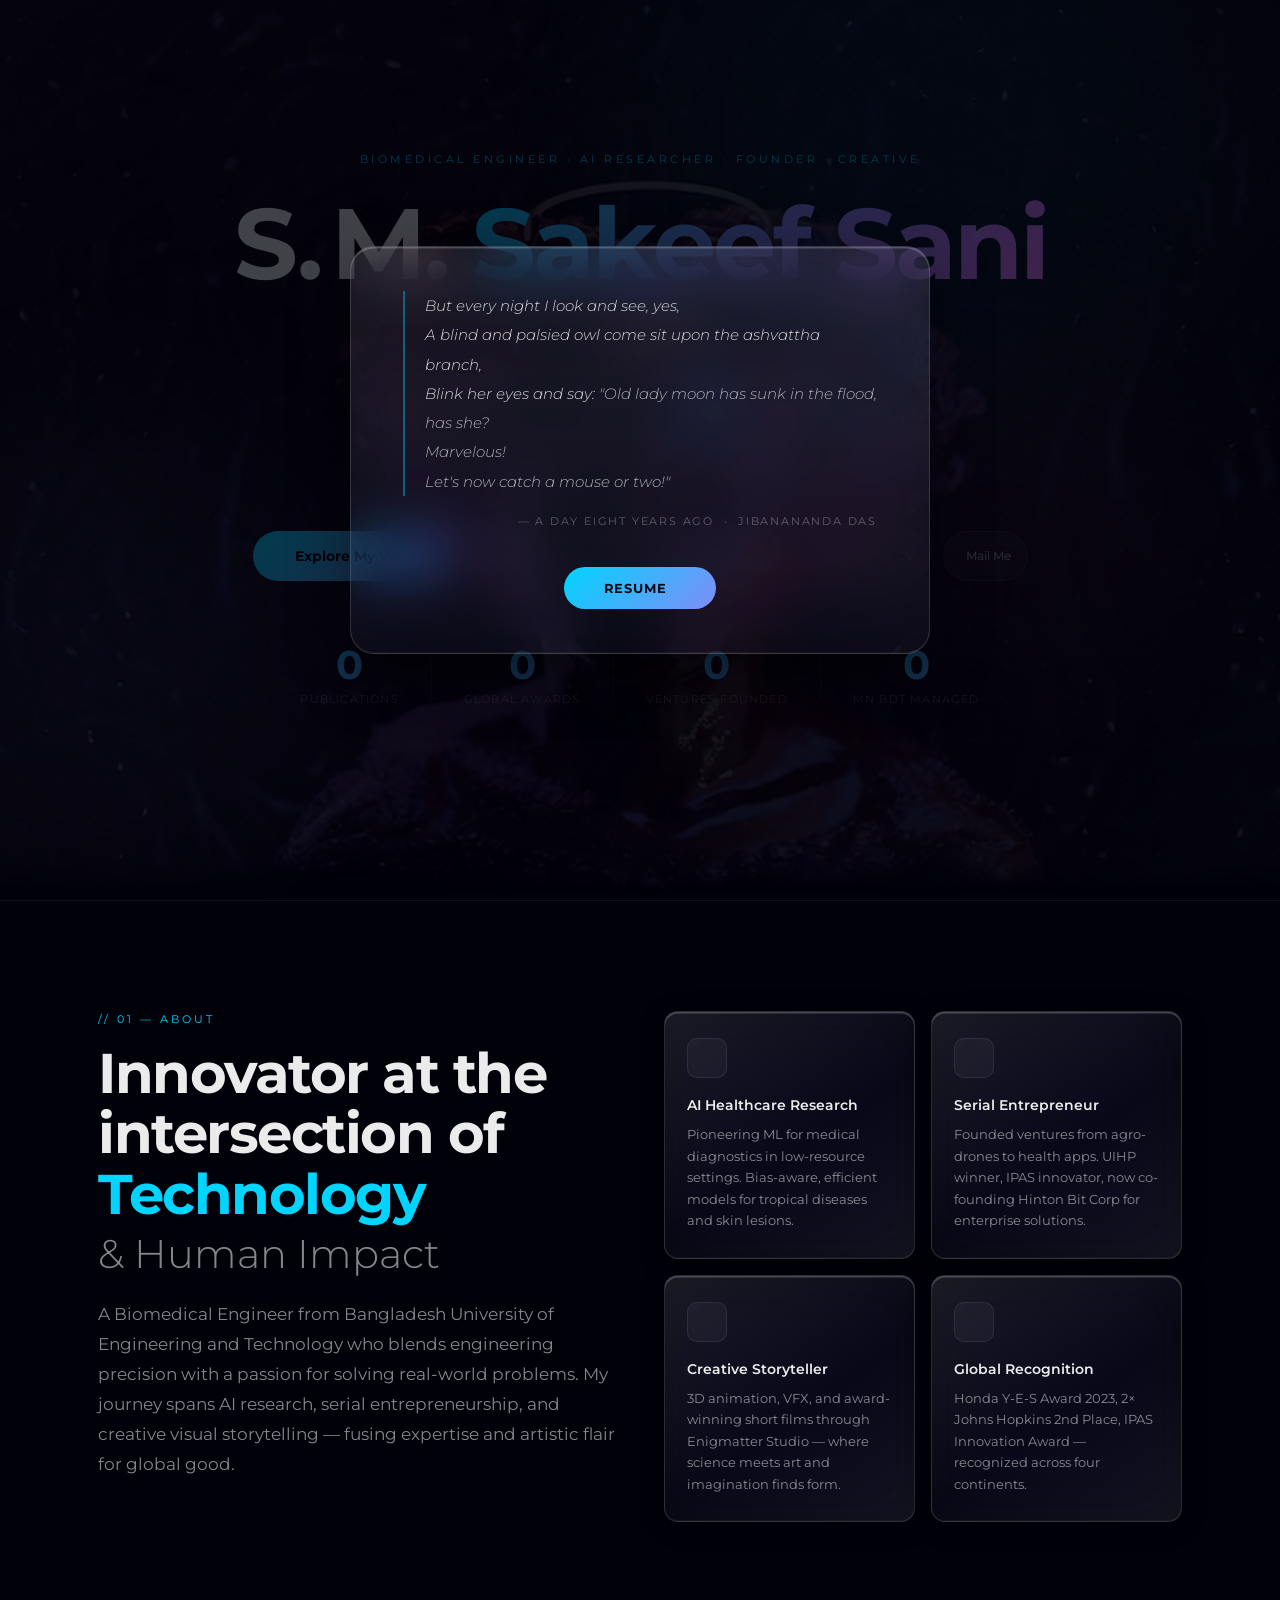
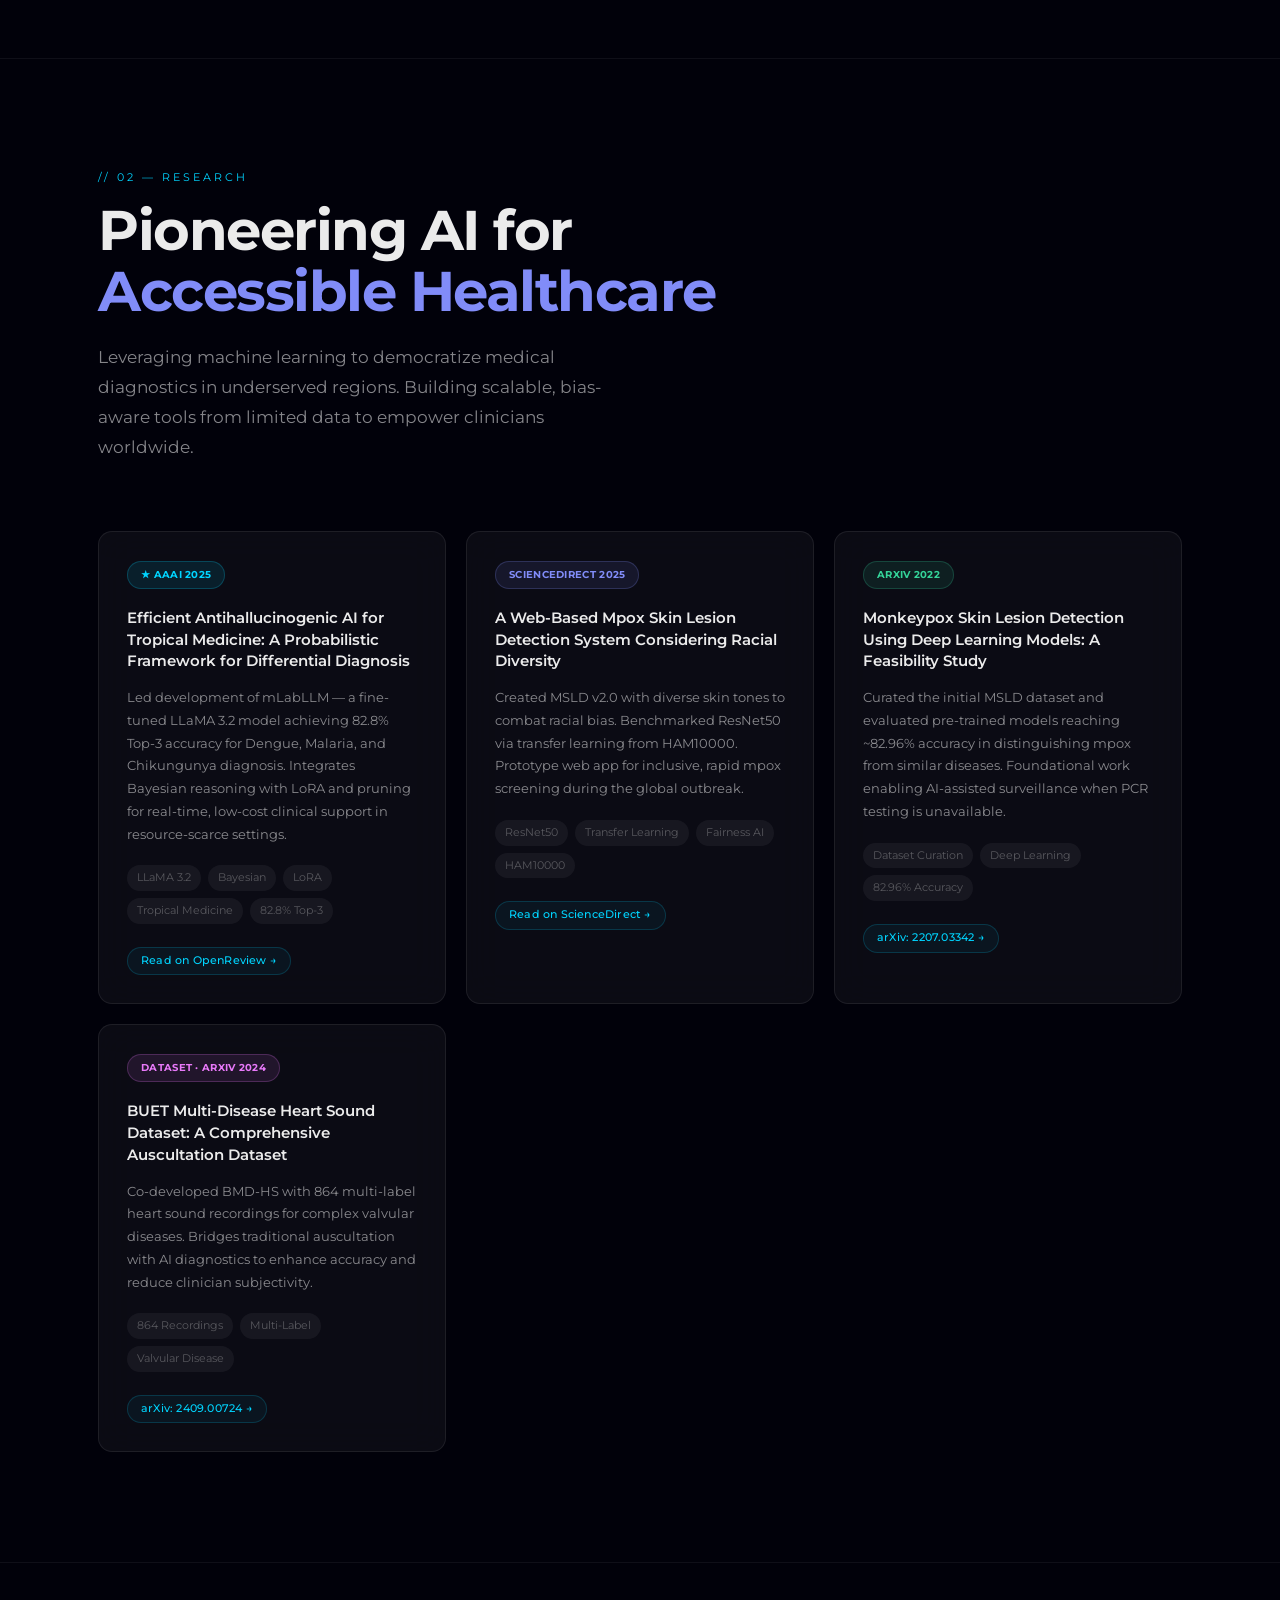
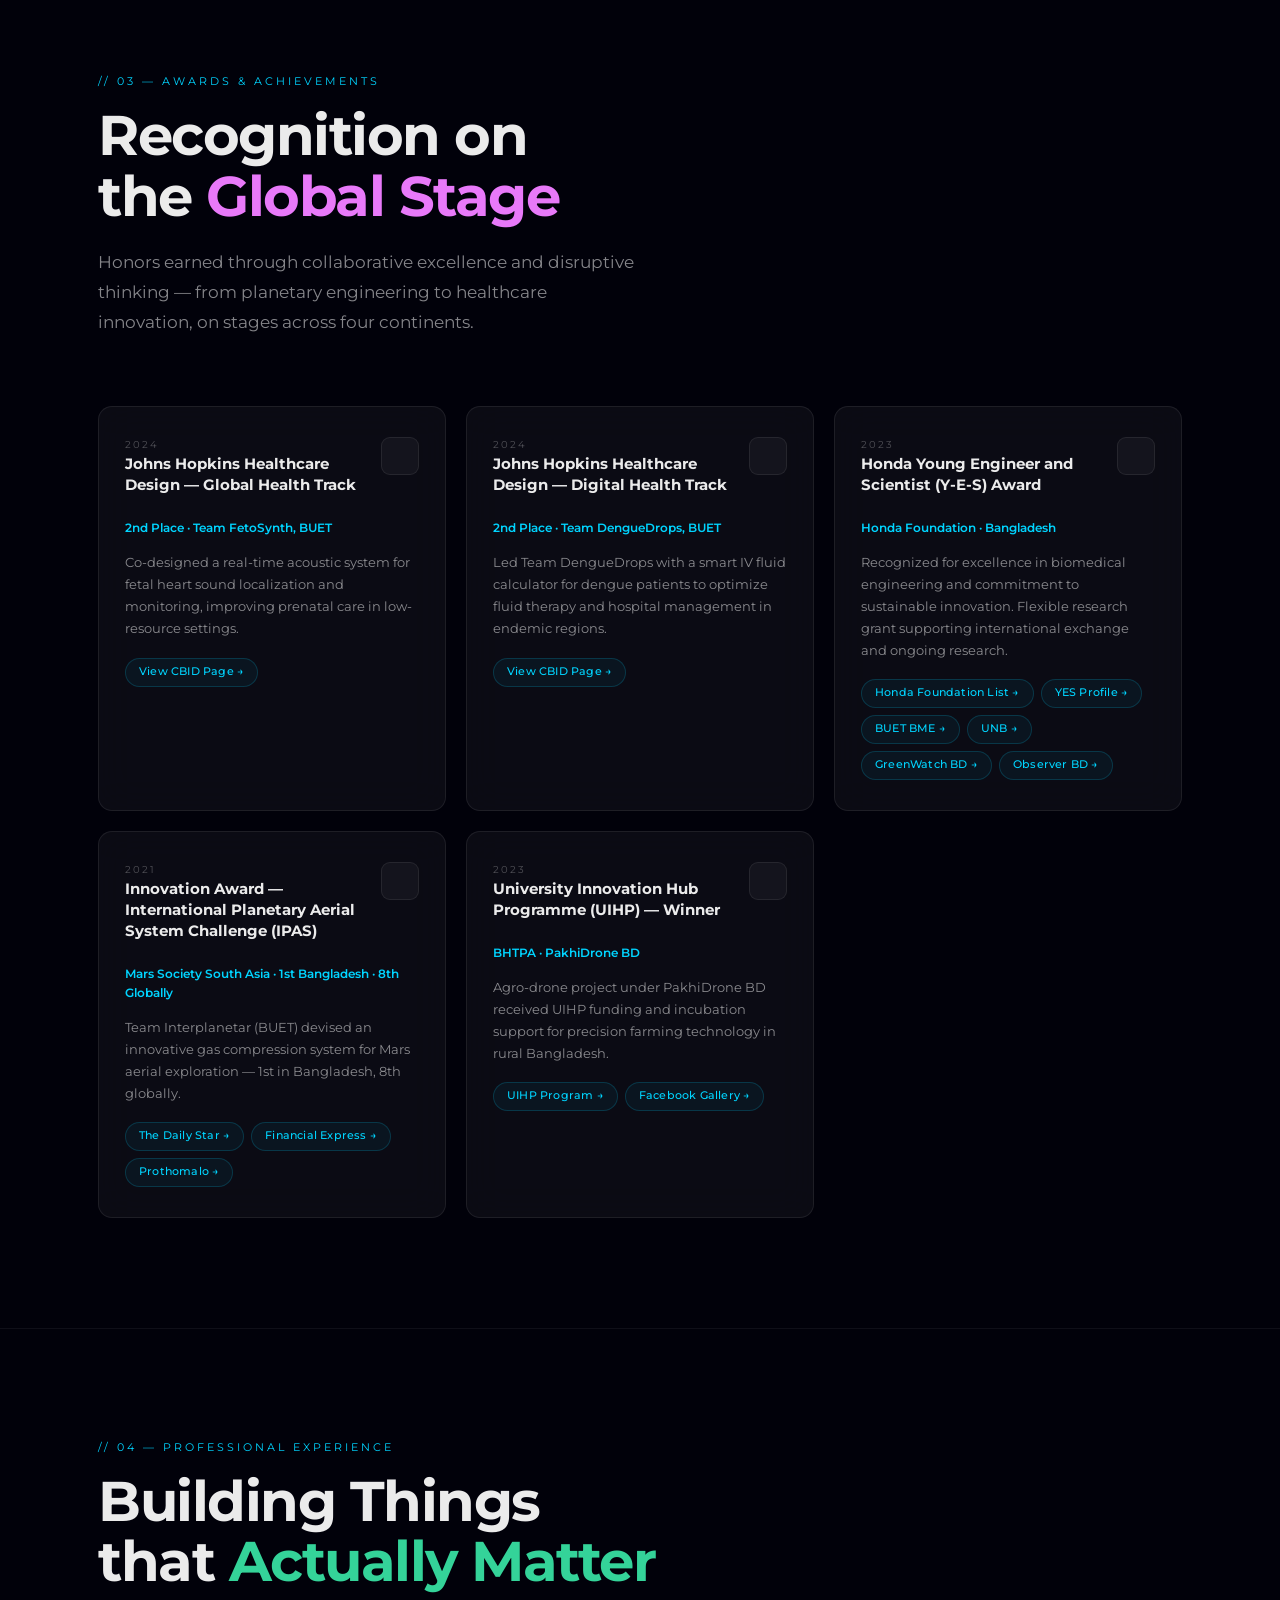
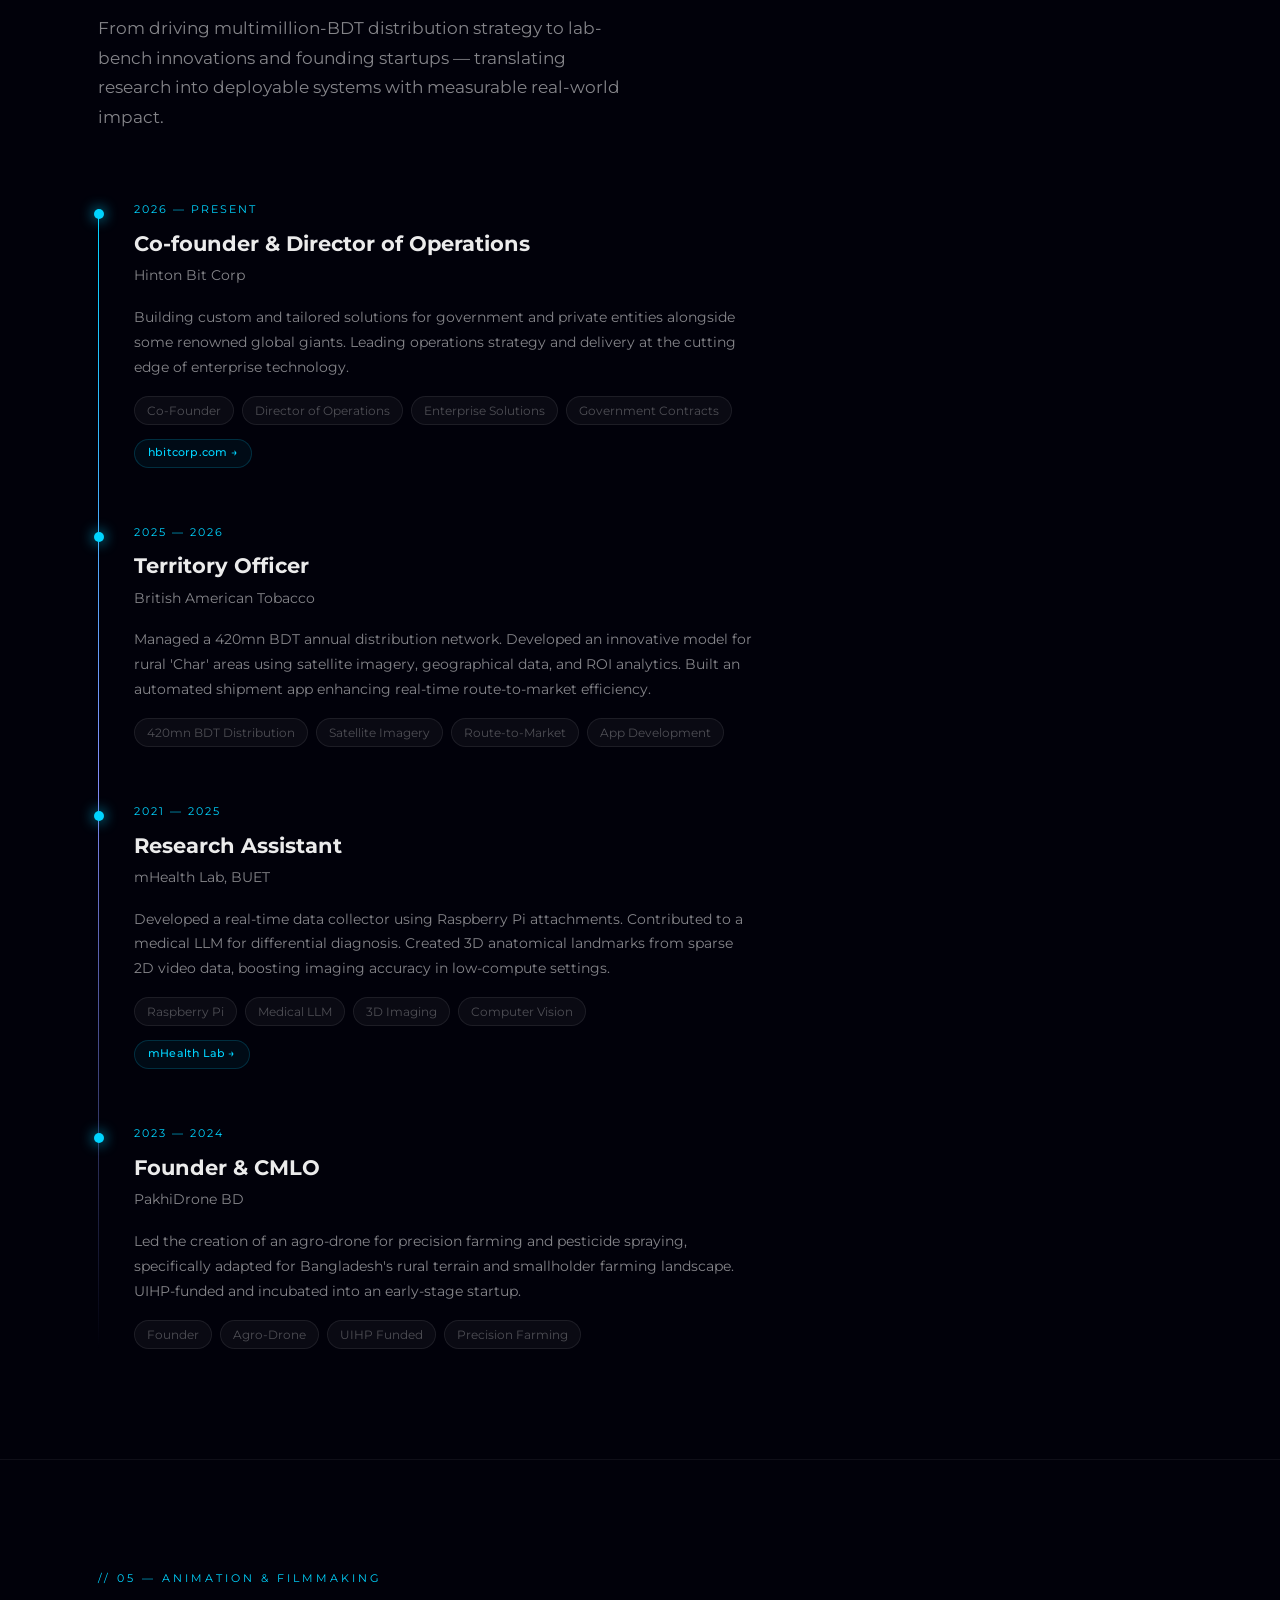
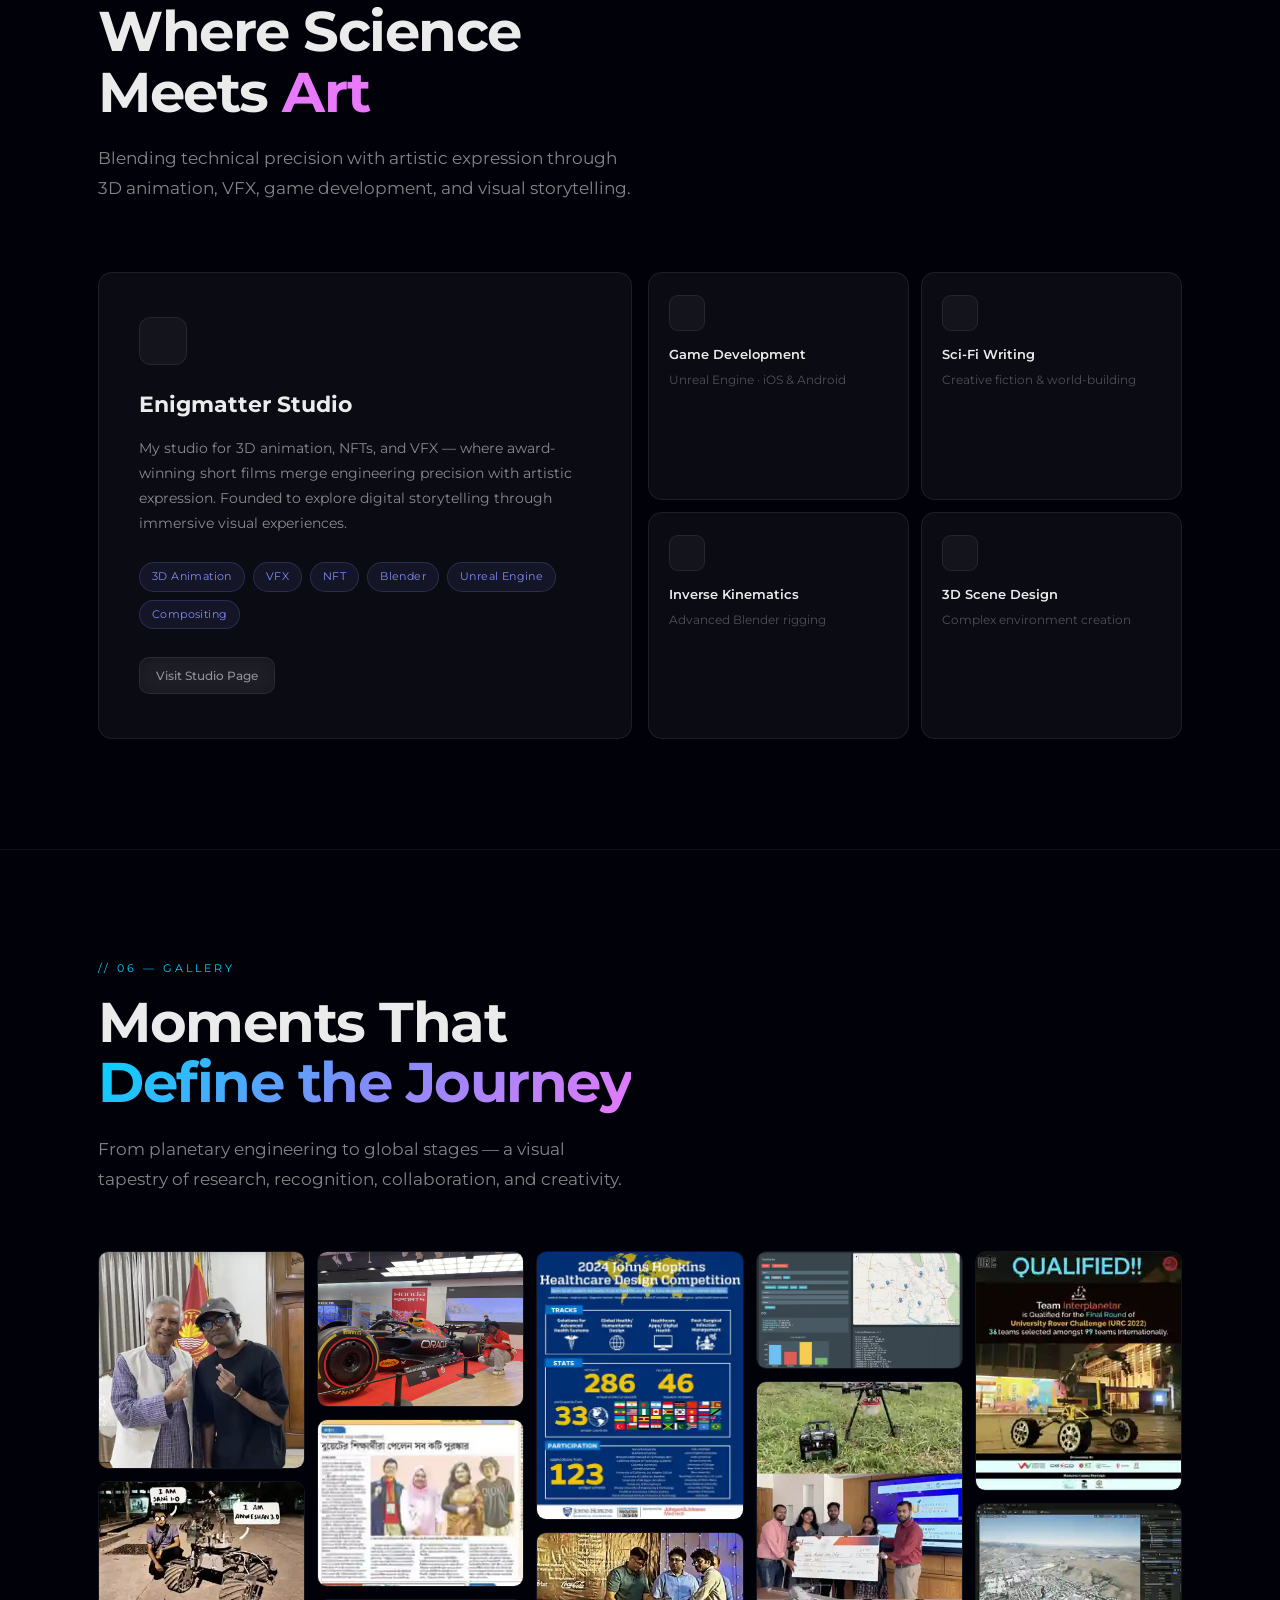
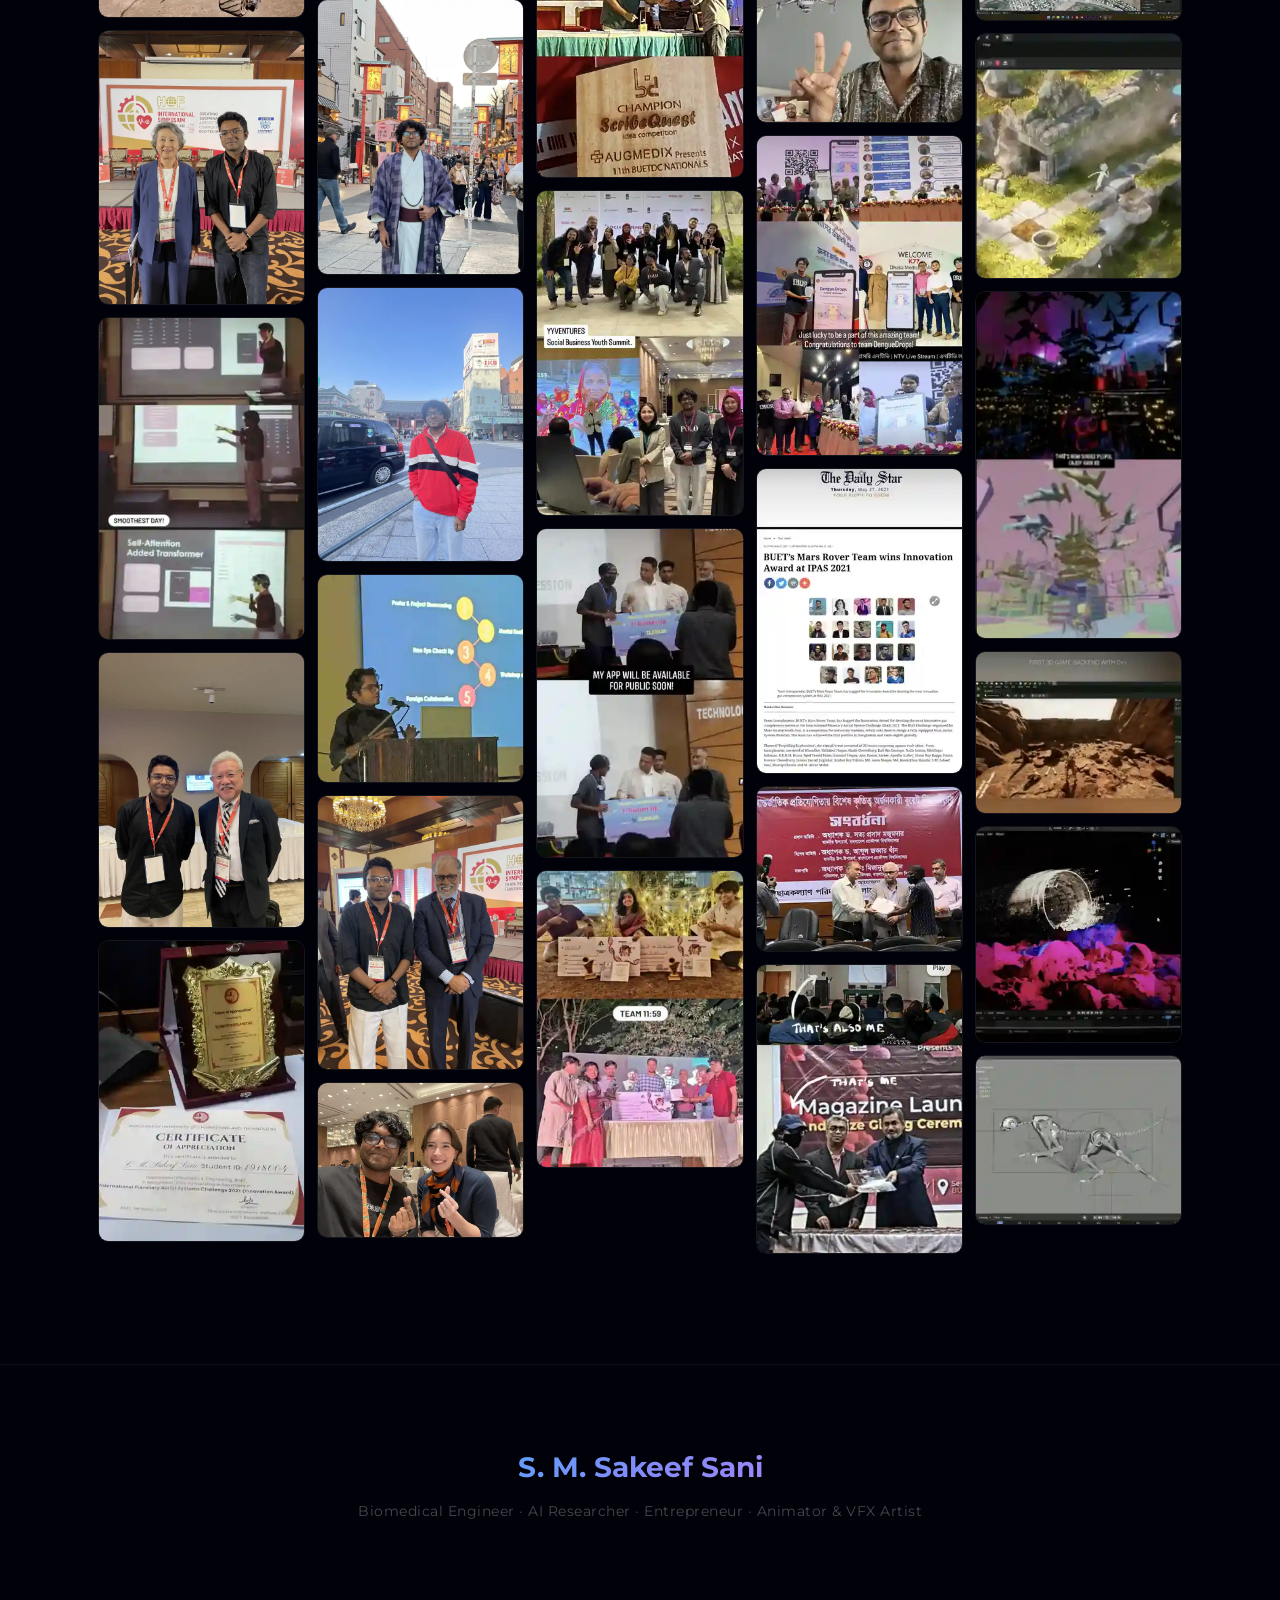
==== commit 5ab5fe4a: "update" ====
--- a/index.html
+++ b/index.html
@@ -140,6 +140,12 @@
     </div>
   </div>
 
+  <!-- iOS audio unlock: playing a <video> (not <audio>) with a real audio
+       track routes the page's audio session around the hardware mute
+       switch, so the Web Audio ambient engine below stays audible even
+       when the iPhone's silent switch is on. Muted visually, kept tiny. -->
+  <video id="ios-audio-unlock" src="assets/audio/ios-unlock.mp4" playsinline loop preload="auto" aria-hidden="true"></video>
+
   <!-- Fixed background layers -->
   <canvas id="scroll-canvas" aria-hidden="true"></canvas>
   <div id="canvas-overlay" aria-hidden="true"></div>
--- a/css/style.css
+++ b/css/style.css
@@ -97,6 +97,16 @@
   height: 100vh;   /* fallback */
   height: 100svh;  /* stable: does not change when iOS address bar shows/hides */
   z-index: 0;
+}
+
+/* ── iOS audio-unlock video (hidden) ─────────────────────── */
+#ios-audio-unlock {
+  position: fixed;
+  width: 1px;
+  height: 1px;
+  opacity: 0;
+  pointer-events: none;
+  left: -9999px;
 }
 
 /* ── SITE ENTRY OVERLAY ──────────────────────────────────── */
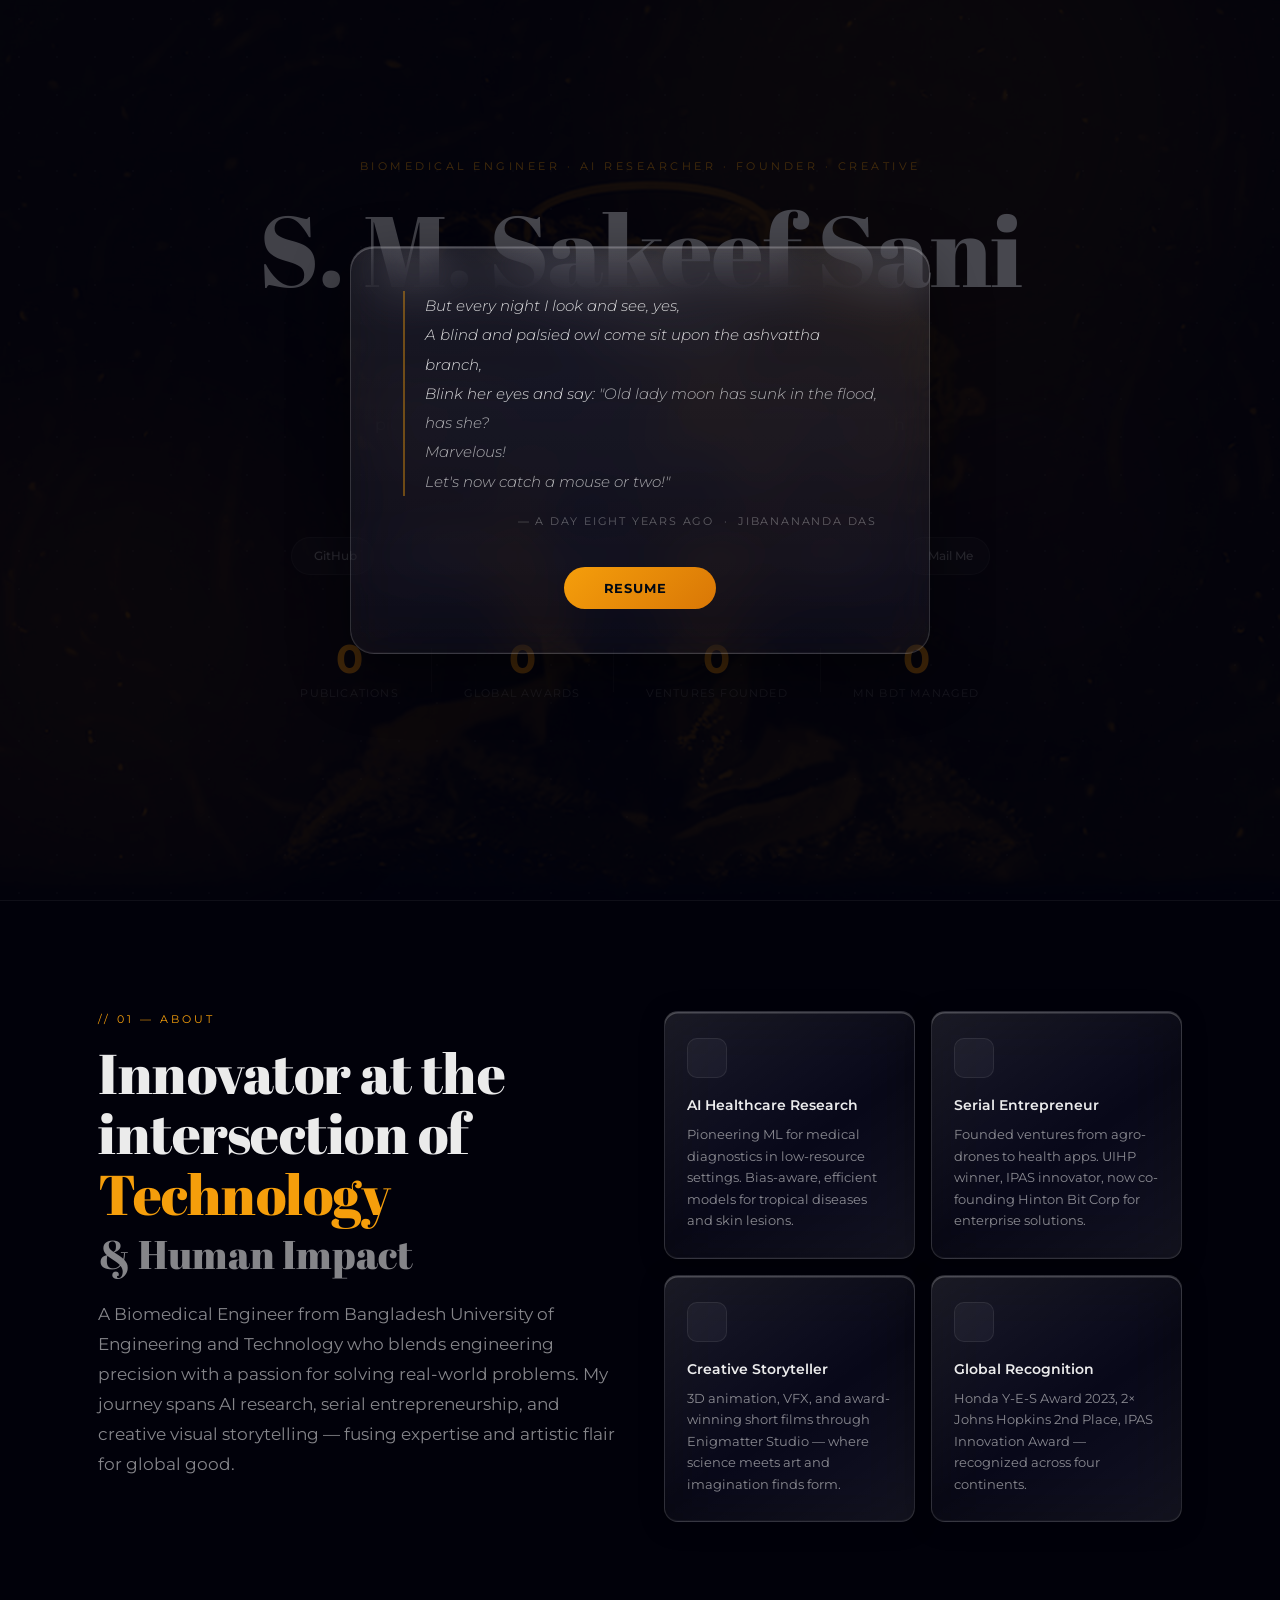
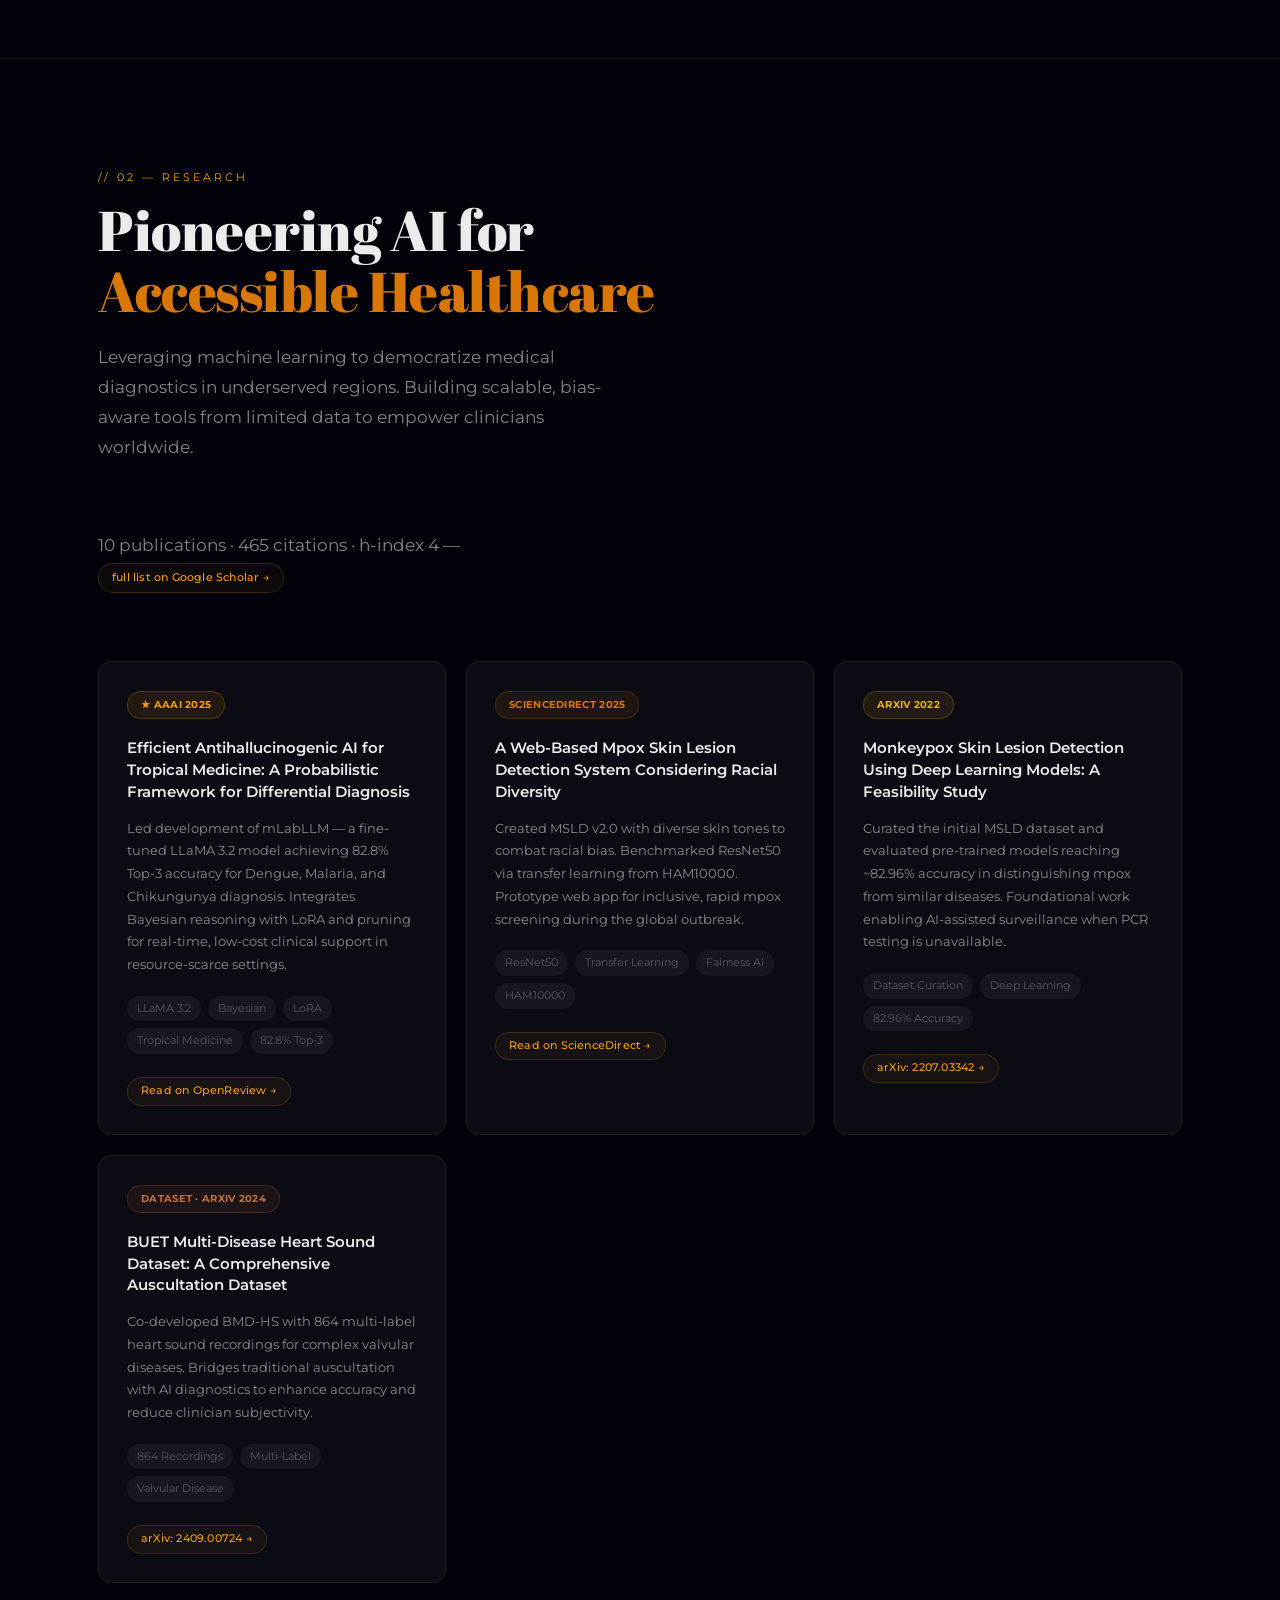
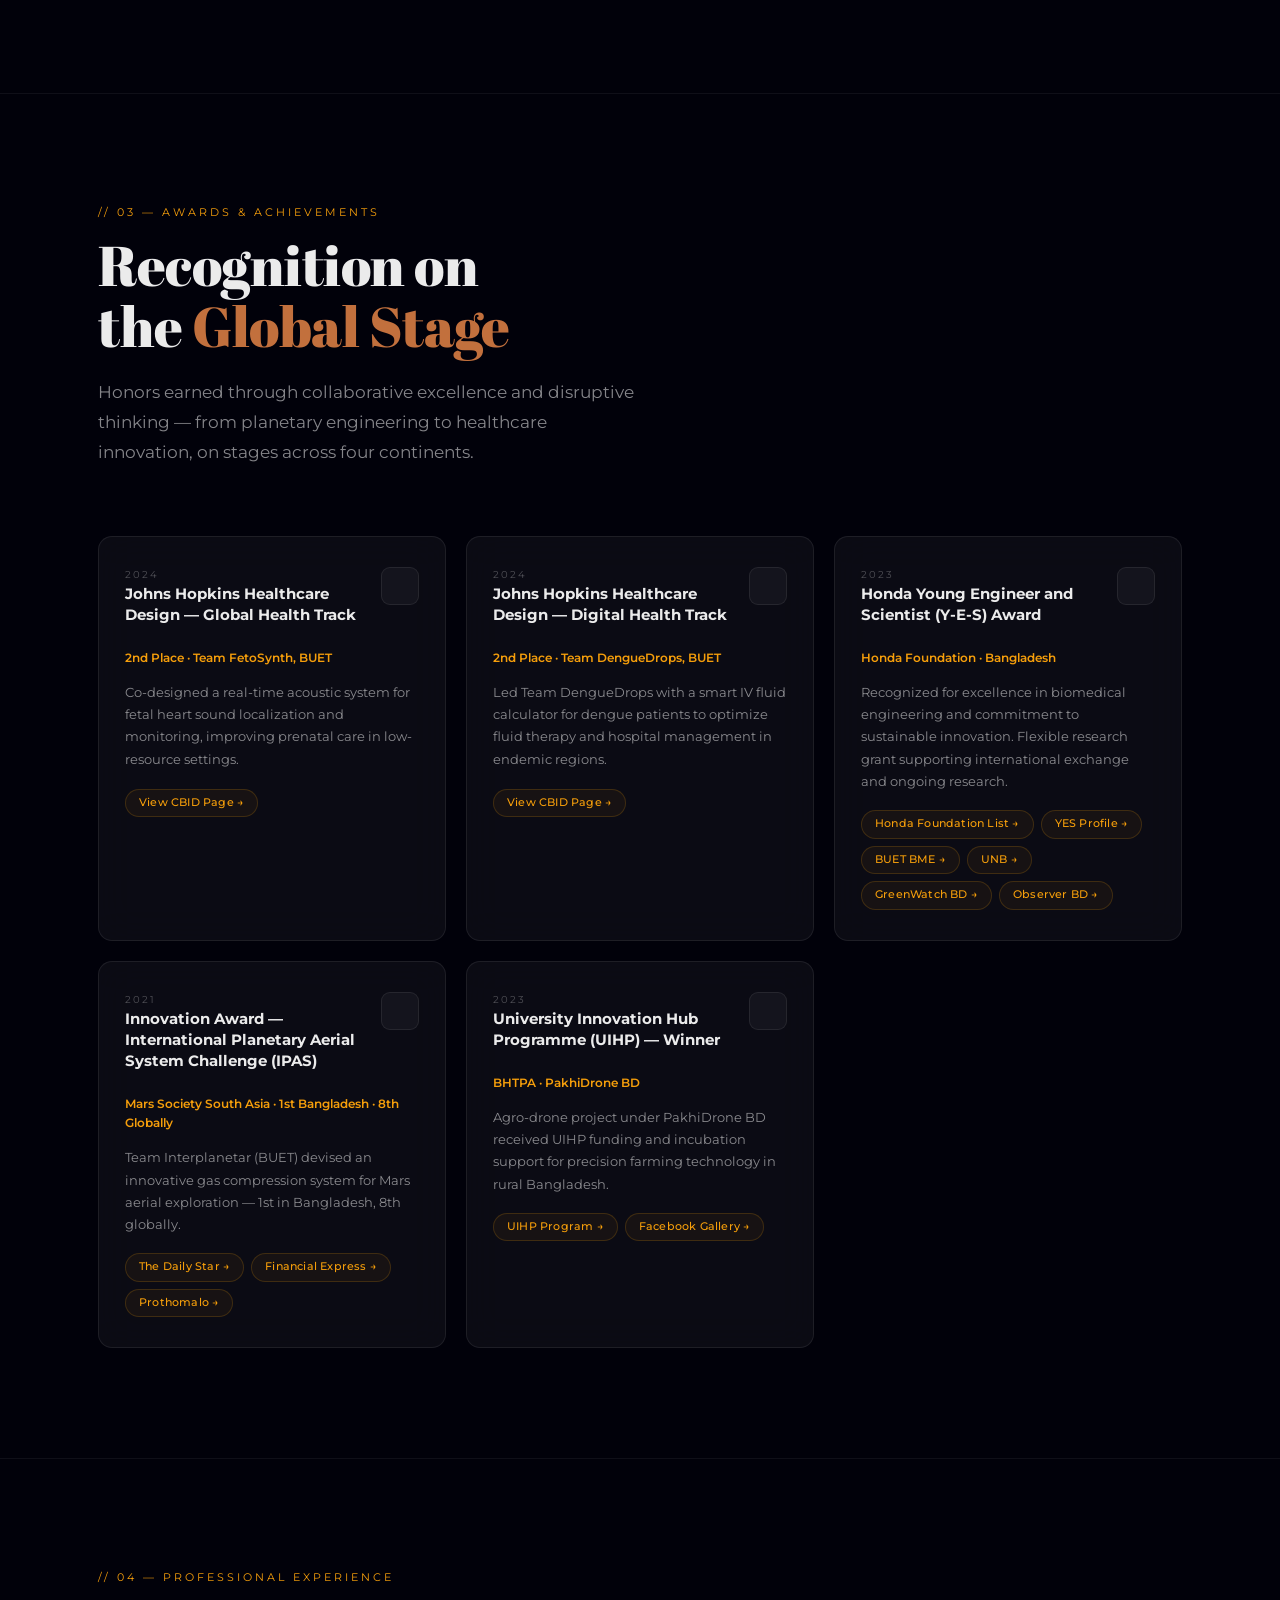
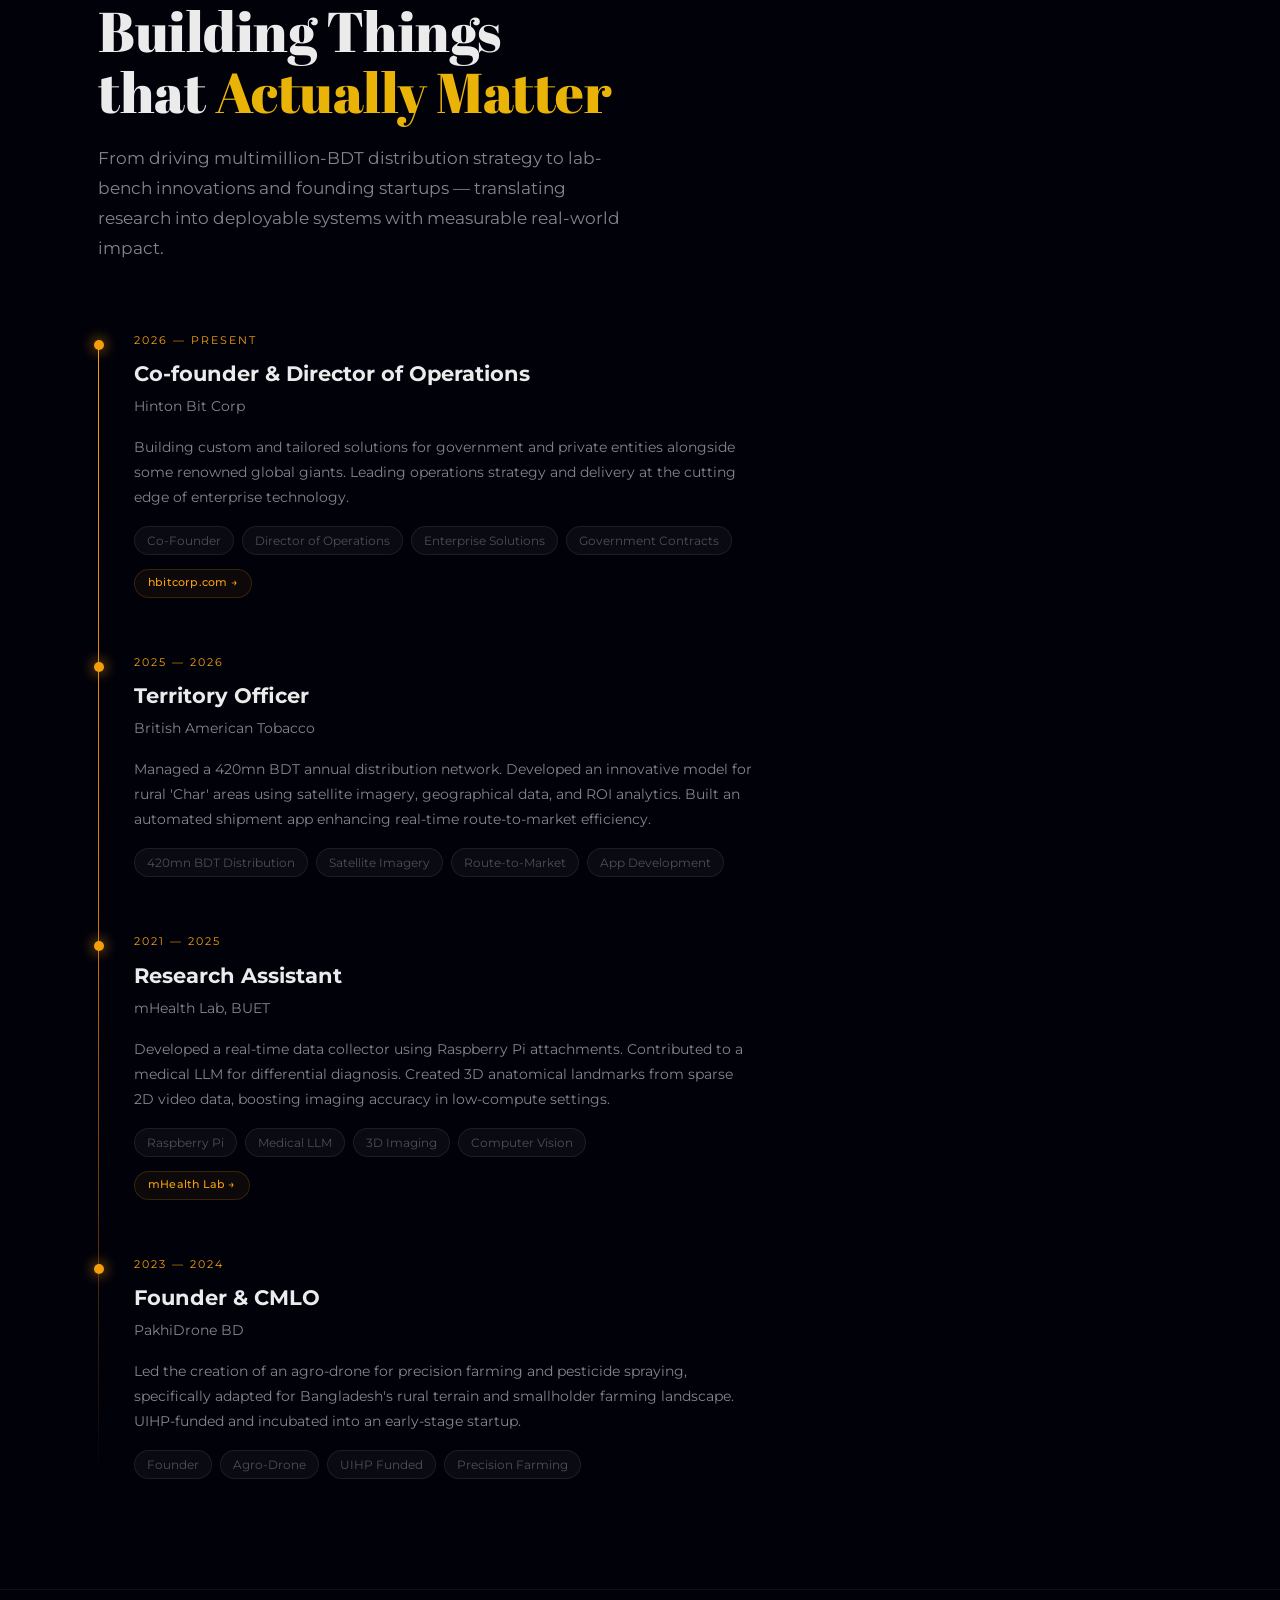
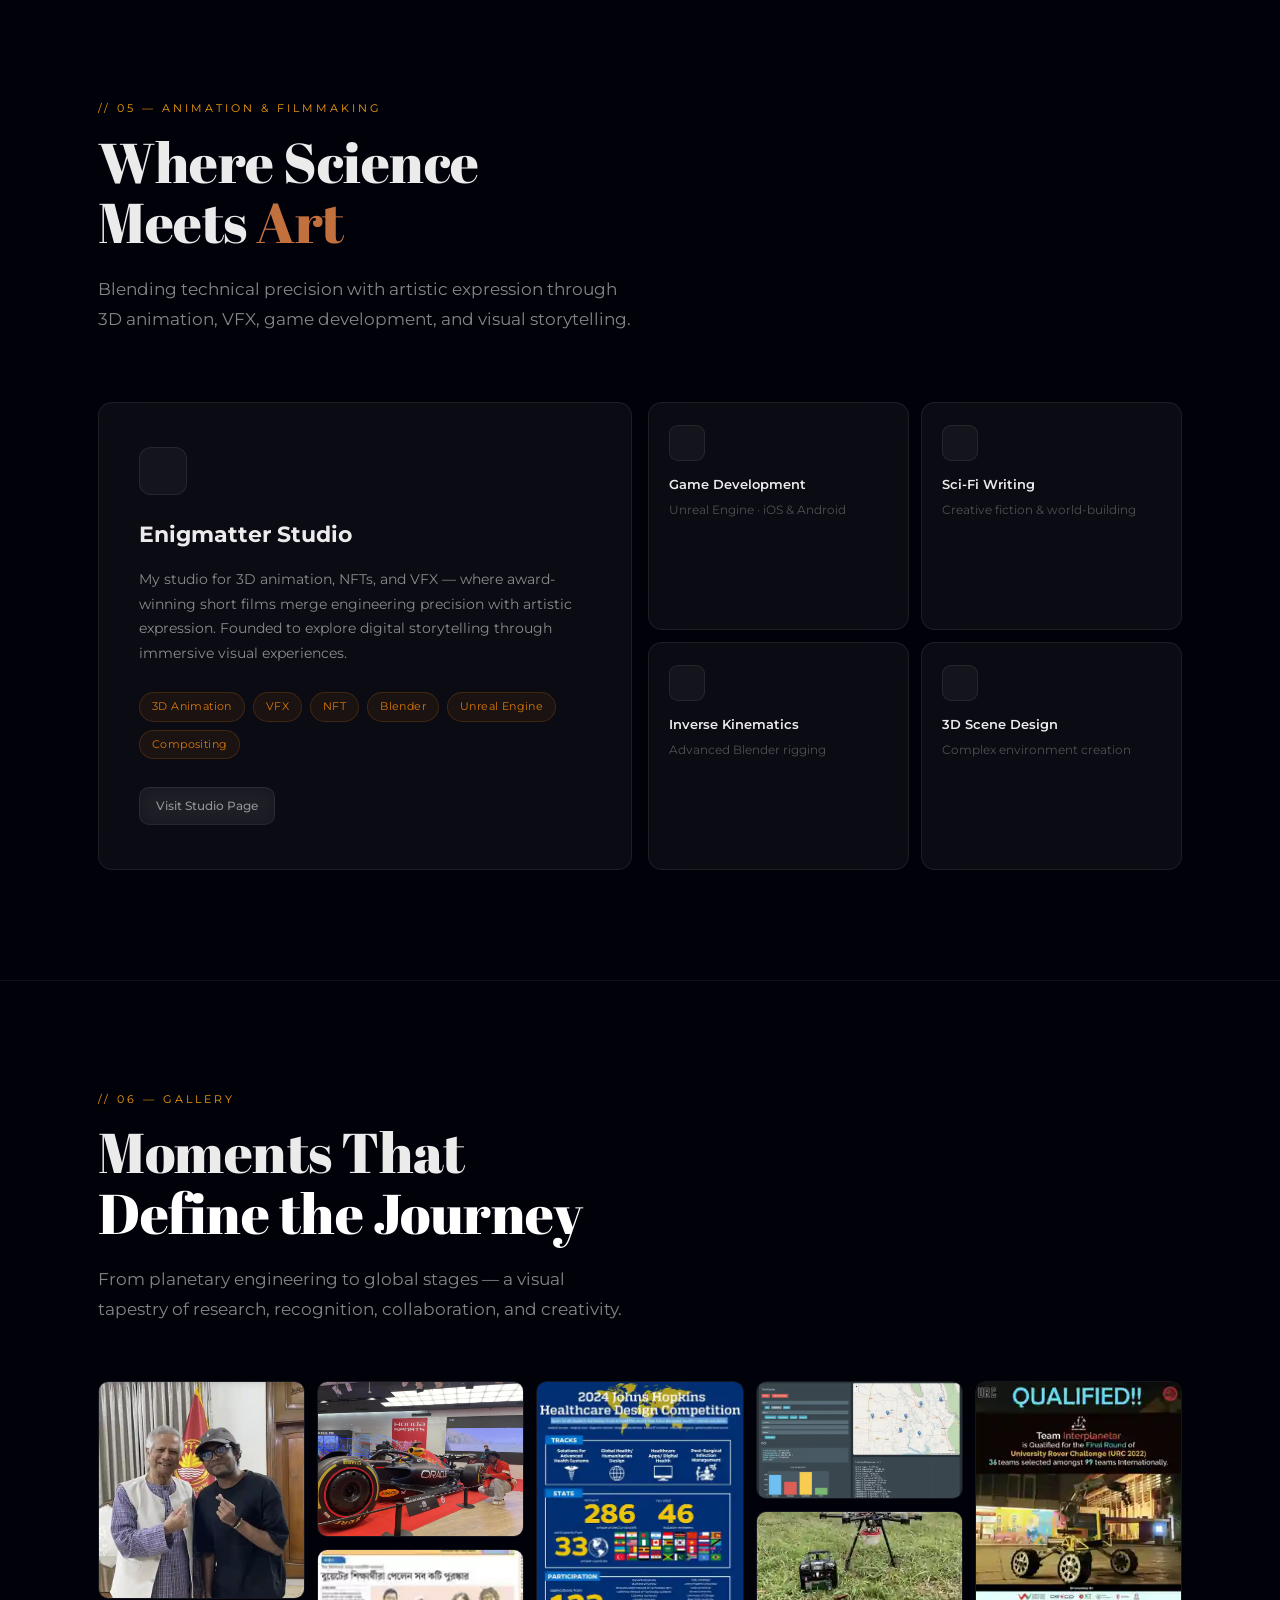
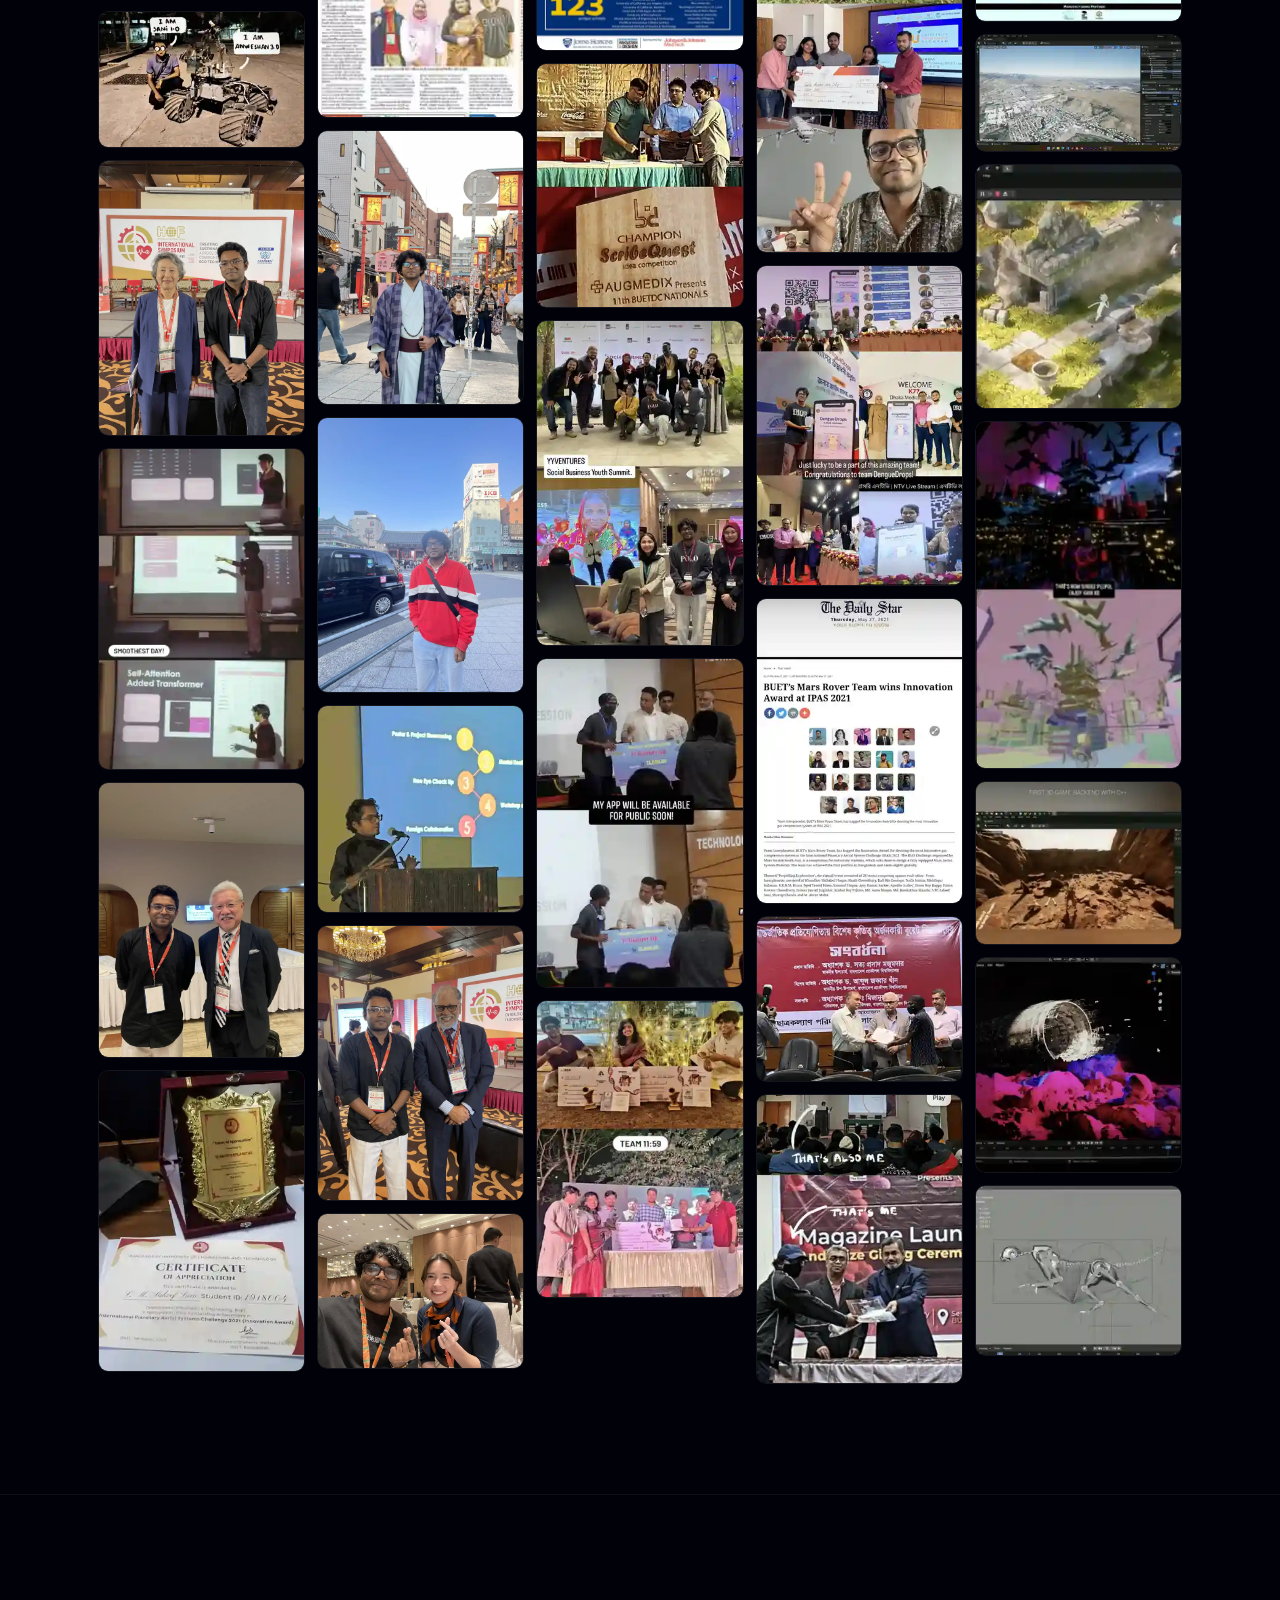
==== commit 8328276e: "update" ====
--- a/index.html
+++ b/index.html
@@ -8,7 +8,7 @@
   <!-- ── Primary Meta ── -->
   <title>S. M. Sakeef Sani | Biomedical Engineer, AI Researcher &amp; Entrepreneur — Bangladesh</title>
   <meta name="description"
-    content="S. M. Sakeef Sani is a Biomedical Engineer from BUET, Bangladesh, and Honda Y-E-S Award 2023 winner. AI researcher at mHealth Lab specialising in healthcare diagnostics for tropical diseases. Published at AAAI 2025, 2× Johns Hopkins 2nd Place. Founder of Hinton Bit Corp &amp; Enigmatter Studio.">
+    content="S. M. Sakeef Sani — Biomedical Engineer (BUET) &amp; AI researcher at mHealth Lab. Honda Y-E-S Award 2023 winner, AAAI 2025 published, founder of Hinton Bit Corp &amp; Enigmatter Studio.">
   <meta name="keywords"
     content="S. M. Sakeef Sani, Sakeef Sani, Biomedical Engineer Bangladesh, BUET biomedical, AI researcher Bangladesh, healthcare AI, monkeypox detection AI, tropical disease diagnosis, medical machine learning, Honda YES Award 2023, AAAI 2025, Johns Hopkins Global Health, mHealth Lab BUET, Hinton Bit Corp, Enigmatter Studio, 3D animation Bangladesh, entrepreneur BUET">
   <meta name="author" content="S. M. Sakeef Sani">
@@ -24,7 +24,7 @@
   <link rel="apple-touch-icon" href="assets/favicon.svg">
 
   <!-- ── Canonical & Sitemap ── -->
-  <link rel="canonical" href="https://www.smsakeefsani.work.gd/">
+  <link rel="canonical" href="https://www.smsakeefsani.hbitcorp.com/">
   <link rel="sitemap" type="application/xml" href="/sitemap.xml">
 
   <!-- ── Geo / Language ── -->
@@ -35,16 +35,16 @@
 
   <!-- ── Open Graph / Facebook ── -->
   <meta property="og:type" content="website">
-  <meta property="og:url" content="https://www.smsakeefsani.work.gd/">
+  <meta property="og:url" content="https://www.smsakeefsani.hbitcorp.com/">
   <meta property="og:title" content="S. M. Sakeef Sani — Biomedical Engineer &amp; AI Researcher from Bangladesh">
   <meta property="og:description"
     content="Honda Y-E-S Award 2023 winner. AI researcher at BUET's mHealth Lab, published at AAAI 2025, 2× Johns Hopkins award. Founder of Hinton Bit Corp &amp; Enigmatter Studio.">
-  <meta property="og:image" content="https://www.smsakeefsani.work.gd/assets/images/og-hero.png">
-  <meta property="og:image:secure_url" content="https://www.smsakeefsani.work.gd/assets/images/og-hero.png">
-  <meta property="og:image:type" content="image/png">
+  <meta property="og:image" content="https://www.smsakeefsani.hbitcorp.com/assets/images/og-hero.jpg">
+  <meta property="og:image:secure_url" content="https://www.smsakeefsani.hbitcorp.com/assets/images/og-hero.jpg">
+  <meta property="og:image:type" content="image/jpeg">
   <meta property="og:image:alt" content="S. M. Sakeef Sani — Hero section of personal portfolio">
   <meta property="og:image:width" content="1200">
-  <meta property="og:image:height" content="630">
+  <meta property="og:image:height" content="659">
   <meta property="og:locale" content="en_US">
   <meta property="og:site_name" content="S. M. Sakeef Sani">
 
@@ -56,7 +56,7 @@
   <meta name="twitter:description"
     content="Honda Y-E-S Award 2023. AAAI 2025. 2× Johns Hopkins. Biomedical Engineer &amp; AI researcher from BUET, Bangladesh. Founder of Hinton Bit Corp.">
   <meta name="twitter:image"
-    content="https://www.smsakeefsani.work.gd/assets/images/Young%20Engineer%20and%20Scientist%20Recognition.png">
+    content="https://www.smsakeefsani.hbitcorp.com/assets/images/Young%20Engineer%20and%20Scientist%20Recognition.png">
   <meta name="twitter:image:alt"
     content="S. M. Sakeef Sani receiving the Honda Young Engineer and Scientist Award 2023">
 
@@ -66,7 +66,7 @@
     "@context": "https://schema.org",
     "@type": "Person",
     "name": "S. M. Sakeef Sani",
-    "url": "https://www.smsakeefsani.work.gd",
+    "url": "https://www.smsakeefsani.hbitcorp.com",
     "email": "sani.sani00740@gmail.com",
     "jobTitle": "Biomedical Engineer, AI Researcher & Entrepreneur",
     "alumniOf": {
@@ -76,8 +76,9 @@
     },
     "sameAs": [
       "https://github.com/sani002",
+      "https://www.linkedin.com/in/smsakeefsani/",
       "https://www.researchgate.net/profile/Sm-Sani",
-      "https://www.facebook.com/sakeef.sani007",
+      "https://scholar.google.com/citations?user=Yd_jx4AAAAAJ&hl=en",
       "https://www.hondafoundation.jp/en/yes_list.html",
       "https://openreview.net/forum?id=E6J9IFPE0w"
     ],
@@ -107,7 +108,8 @@
   <!-- ── Fonts ── -->
   <link rel="preconnect" href="https://fonts.googleapis.com">
   <link rel="preconnect" href="https://fonts.gstatic.com" crossorigin>
-  <link href="https://fonts.googleapis.com/css2?family=Montserrat:wght@300;400;500;600;700;800;900&display=swap"
+  <link
+    href="https://fonts.googleapis.com/css2?family=Montserrat:wght@300;400;500;600;700;800;900&family=Abril+Fatface&display=swap"
     rel="stylesheet">
 
   <!-- ── Icons ── -->
@@ -144,7 +146,23 @@
        track routes the page's audio session around the hardware mute
        switch, so the Web Audio ambient engine below stays audible even
        when the iPhone's silent switch is on. Muted visually, kept tiny. -->
-  <video id="ios-audio-unlock" src="assets/audio/ios-unlock.mp4" playsinline loop preload="auto" aria-hidden="true"></video>
+  <video id="ios-audio-unlock" src="assets/audio/ios-unlock.mp4" playsinline loop preload="auto"
+    aria-hidden="true"></video>
+
+  <!-- Duotone filter (ink → amber) applied to the background frame canvas -->
+  <svg width="0" height="0" class="svg-defs" aria-hidden="true">
+    <filter id="duotone" color-interpolation-filters="sRGB">
+      <feColorMatrix type="matrix" values="0.2126 0.7152 0.0722 0 0
+                                            0.2126 0.7152 0.0722 0 0
+                                            0.2126 0.7152 0.0722 0 0
+                                            0      0      0      1 0" />
+      <feComponentTransfer>
+        <feFuncR type="table" tableValues="0.0510 0.9608" />
+        <feFuncG type="table" tableValues="0.0745 0.6196" />
+        <feFuncB type="table" tableValues="0.1294 0.0431" />
+      </feComponentTransfer>
+    </filter>
+  </svg>
 
   <!-- Fixed background layers -->
   <canvas id="scroll-canvas" aria-hidden="true"></canvas>
@@ -204,10 +222,6 @@
         underserved South Asian communities, to founding ventures that reshape how technology meets real-world needs.
       </p>
       <div class="hero-cta">
-        <a class="btn-p" href="#research">
-          <i class="ph-thin ph-rocket-launch btn-icon" aria-hidden="true"></i>
-          <span class="btn-label">Explore My Work</span>
-        </a>
         <a class="btn-g" href="https://github.com/sani002" target="_blank" rel="noopener noreferrer">
           <i class="ph-thin ph-github-logo btn-icon" aria-hidden="true"></i>
           <span class="btn-label">GitHub</span>
@@ -216,9 +230,14 @@
           <i class="ph-thin ph-flask btn-icon" aria-hidden="true"></i>
           <span class="btn-label">ResearchGate</span>
         </a>
-        <a class="btn-g" href="https://facebook.com/sakeef.sani007" target="_blank" rel="noopener noreferrer">
-          <i class="ph-thin ph-facebook-logo btn-icon" aria-hidden="true"></i>
-          <span class="btn-label">Facebook</span>
+        <a class="btn-g" href="https://scholar.google.com/citations?user=Yd_jx4AAAAAJ&hl=en" target="_blank"
+          rel="noopener noreferrer">
+          <i class="ph-thin ph-graduation-cap btn-icon" aria-hidden="true"></i>
+          <span class="btn-label">Google Scholar</span>
+        </a>
+        <a class="btn-g" href="https://www.linkedin.com/in/smsakeefsani" target="_blank" rel="noopener noreferrer">
+          <i class="ph-thin ph-linkedin-logo btn-icon" aria-hidden="true"></i>
+          <span class="btn-label">LinkedIn</span>
         </a>
         <a class="btn-g" href="assets/cv/Sakeef_Sani_CV.pdf" download>
           <i class="ph-thin ph-download-simple btn-icon" aria-hidden="true"></i>
@@ -231,7 +250,7 @@
       </div>
       <div class="hero-stats" aria-label="Key statistics">
         <div class="stat-block">
-          <span class="stat-n" data-count="6">0</span>
+          <span class="stat-n" data-count="10">0</span>
           <span class="stat-l">Publications</span>
         </div>
         <div class="stat-sep" aria-hidden="true"></div>
@@ -313,6 +332,11 @@
         <p class="sec-desc rv">
           Leveraging machine learning to democratize medical diagnostics in underserved regions. Building scalable,
           bias-aware tools from limited data to empower clinicians worldwide.
+        </p>
+        <p class="sec-desc rv">
+          10 publications &middot; 465 citations &middot; h-index 4 &mdash;
+          <a class="read-link" href="https://scholar.google.com/citations?user=Yd_jx4AAAAAJ&hl=en" target="_blank"
+            rel="noopener noreferrer">full list on Google Scholar &rarr;</a>
         </p>
         <div class="papers-grid">
 
--- a/css/style.css
+++ b/css/style.css
@@ -8,13 +8,13 @@
    DESIGN TOKENS
 ───────────────────────────────────────────────────────────── */
 :root {
-  /* Brand colours */
+  /* Brand colours — ink & amber duotone family */
   --bg:      #01010a;
   --surface: rgba(4, 4, 18, 0.82);
-  --cyan:    #00d4ff;
-  --violet:  #818cf8;
-  --magenta: #e879f9;
-  --green:   #34d399;
+  --cyan:    #f59e0b;
+  --violet:  #d97706;
+  --magenta: #c2703d;
+  --green:   #eab308;
   --amber:   #fbbf24;
 
   /* Glass system */
@@ -97,6 +97,12 @@
   height: 100vh;   /* fallback */
   height: 100svh;  /* stable: does not change when iOS address bar shows/hides */
   z-index: 0;
+  filter: url(#duotone); /* ink → amber duotone */
+}
+
+.svg-defs {
+  position: absolute;
+  overflow: hidden;
 }
 
 /* ── iOS audio-unlock video (hidden) ─────────────────────── */
@@ -158,7 +164,7 @@
   font-weight: 300;
   text-align: left;
   margin: 0 0 18px;
-  border-left: 2px solid rgba(0, 212, 255, 0.4);
+  border-left: 2px solid rgba(245, 158, 11, 0.4);
   padding-left: 20px;
 }
 
@@ -194,7 +200,7 @@
 
 .entry-btn:hover {
   transform: translateY(-3px);
-  box-shadow: 0 16px 40px rgba(0, 212, 255, 0.35);
+  box-shadow: 0 16px 40px rgba(245, 158, 11, 0.35);
 }
 
 .entry-btn i { font-size: 17px; }
@@ -299,7 +305,7 @@
   border-radius: 50%;
   pointer-events: none;
   z-index: 3;
-  background: radial-gradient(circle, rgba(0,212,255,0.045) 0%, transparent 70%);
+  background: radial-gradient(circle, rgba(245,158,11,0.045) 0%, transparent 70%);
   transform: translate(-50%, -50%);
   transition: left 0.18s ease, top 0.18s ease;
   left: -9999px;
@@ -435,20 +441,17 @@
 }
 
 .hero-name {
-  font-family: 'Montserrat', sans-serif;
+  font-family: 'Abril Fatface', serif;
   font-size: clamp(52px, 9vw, 100px);
-  font-weight: 700;
+  font-weight: 400;
   line-height: 0.96;
-  letter-spacing: -3px;
+  letter-spacing: -1px;
   opacity: 0;
   animation: fadeUp 0.9s ease forwards 0.4s;
 }
 
 .grad-text {
-  background: linear-gradient(135deg, var(--cyan) 0%, var(--violet) 50%, var(--magenta) 100%);
-  -webkit-background-clip: text;
-  -webkit-text-fill-color: transparent;
-  background-clip: text;
+  color: #fff;
 }
 
 .hero-type-row {
@@ -489,27 +492,6 @@
   margin-top: 42px;
   opacity: 0;
   animation: fadeUp 0.9s ease forwards 1s;
-}
-
-.btn-p {
-  display: inline-flex;
-  align-items: center;
-  gap: 8px;
-  padding: 14px 34px;
-  background: linear-gradient(135deg, var(--cyan), var(--violet));
-  color: #000814;
-  border: none;
-  border-radius: 100px;
-  font-family: 'Montserrat', sans-serif;
-  font-weight: 700;
-  font-size: 14px;
-  cursor: pointer;
-  transition: transform 0.3s ease, box-shadow 0.3s ease;
-}
-
-.btn-p:hover {
-  transform: translateY(-3px);
-  box-shadow: 0 12px 36px rgba(0, 212, 255, 0.28);
 }
 
 .btn-g {
@@ -638,11 +620,11 @@
 }
 
 .sec-title {
-  font-family: 'Montserrat', sans-serif;
+  font-family: 'Abril Fatface', serif;
   font-size: clamp(34px, 5.5vw, 56px);
-  font-weight: 700;
+  font-weight: 400;
   line-height: 1.08;
-  letter-spacing: -1.5px;
+  letter-spacing: -0.5px;
   margin-bottom: 22px;
 }
 
@@ -786,8 +768,8 @@
 }
 
 .pillar:hover .pillar-icon {
-  background: rgba(0,212,255,0.08);
-  border-color: rgba(0,212,255,0.25);
+  background: rgba(245,158,11,0.08);
+  border-color: rgba(245,158,11,0.25);
 }
 
 .pillar-icon i {
@@ -836,10 +818,10 @@
   text-transform: uppercase;
 }
 
-.v-aaai    { background: rgba(0,212,255,0.1);   color: var(--cyan);    border: 1px solid rgba(0,212,255,0.22); }
-.v-sd      { background: rgba(129,140,248,0.1); color: var(--violet);  border: 1px solid rgba(129,140,248,0.22); }
-.v-arxiv   { background: rgba(52,211,153,0.1);  color: var(--green);   border: 1px solid rgba(52,211,153,0.22); }
-.v-dataset { background: rgba(232,121,249,0.1); color: var(--magenta); border: 1px solid rgba(232,121,249,0.22); }
+.v-aaai    { background: rgba(245,158,11,0.1);   color: var(--cyan);    border: 1px solid rgba(245,158,11,0.22); }
+.v-sd      { background: rgba(217,119,6,0.1); color: var(--violet);  border: 1px solid rgba(217,119,6,0.22); }
+.v-arxiv   { background: rgba(234,179,8,0.1);  color: var(--green);   border: 1px solid rgba(234,179,8,0.22); }
+.v-dataset { background: rgba(194,112,61,0.1); color: var(--magenta); border: 1px solid rgba(194,112,61,0.22); }
 
 .paper-title {
   font-family: 'Montserrat', sans-serif;
@@ -878,8 +860,8 @@
   align-items: center;
   gap: 4px;
   padding: 5px 13px;
-  background: rgba(0, 212, 255, 0.05);
-  border: 1px solid rgba(0, 212, 255, 0.18);
+  background: rgba(245, 158, 11, 0.05);
+  border: 1px solid rgba(245, 158, 11, 0.18);
   border-radius: 100px;
   font-family: 'Montserrat', sans-serif;
   font-size: 10.5px;
@@ -890,8 +872,8 @@
 }
 
 .read-link:hover {
-  background: rgba(0, 212, 255, 0.11);
-  border-color: rgba(0, 212, 255, 0.42);
+  background: rgba(245, 158, 11, 0.11);
+  border-color: rgba(245, 158, 11, 0.42);
   transform: translateY(-1px);
 }
 
@@ -969,7 +951,7 @@
   position: absolute;
   left: 0; top: 8px; bottom: 0;
   width: 1px;
-  background: linear-gradient(to bottom, var(--cyan), var(--violet), rgba(129,140,248,0));
+  background: linear-gradient(to bottom, var(--cyan), var(--violet), rgba(217,119,6,0));
 }
 
 .t-item {
@@ -1086,8 +1068,8 @@
 
 .skill-chip {
   padding: 5px 12px;
-  background: rgba(129,140,248,0.08);
-  border: 1px solid rgba(129,140,248,0.2);
+  background: rgba(217,119,6,0.08);
+  border: 1px solid rgba(217,119,6,0.2);
   border-radius: 100px;
   font-size: 11px;
   color: var(--violet);
@@ -1116,8 +1098,8 @@
 }
 
 .mini-skill:hover .mini-icon {
-  border-color: rgba(129,140,248,0.3);
-  background: rgba(129,140,248,0.08);
+  border-color: rgba(217,119,6,0.3);
+  background: rgba(217,119,6,0.08);
 }
 
 .mini-icon i { font-size: 17px; color: var(--t3); transition: color 0.3s; }
@@ -1157,7 +1139,7 @@
   mask-image: radial-gradient(white, black); /* Safari/Firefox border-radius clip fix */
 }
 
-.gal-item:hover { border-color: rgba(0,212,255,0.2); }
+.gal-item:hover { border-color: rgba(245,158,11,0.2); }
 
 .gal-item img {
   width: 100%;
@@ -1229,7 +1211,7 @@
   max-width: 92vw;
   max-height: 80vh;
   border-radius: 12px;
-  box-shadow: 0 0 60px rgba(0,212,255,0.12);
+  box-shadow: 0 0 60px rgba(245,158,11,0.12);
   animation: lbZoom 0.3s ease;
 }
 
@@ -1426,7 +1408,7 @@
   .nav-links a:hover,
   .nav-links a.active {
     color: var(--cyan);
-    background: rgba(0, 212, 255, 0.08);
+    background: rgba(245, 158, 11, 0.08);
     transform: translateY(-3px);  /* subtle dock-lift */
   }
 
@@ -1444,7 +1426,6 @@
   /* Hero CTA — icon-only circles at all mobile widths */
   .hero-cta { margin-top: 26px; gap: 10px; justify-content: center; }
   .hero-cta .btn-label { display: none; }
-  .hero-cta .btn-p,
   .hero-cta .btn-g {
     width: 46px; height: 46px;
     border-radius: 50%;
@@ -1479,23 +1460,17 @@
   .t-role { font-size: 18px; }
 }
 
-@media (max-width: 540px) {
-  /* Hero stats → 2×2 grid so text doesn't crush */
-  .hero-stats {
-    display: grid;
-    grid-template-columns: 1fr 1fr;
-    gap: 20px 16px;
-    margin-top: 28px;
-  }
-  .stat-sep { display: none; }
-  .stat-n { font-size: 32px; }
-  .stat-l { font-size: 10px; }
-  .stat-block { text-align: center; }
+@media (max-width: 600px) {
+  /* Hero stats — shrink to stay on a single row */
+  .hero-stats { gap: 3px; margin-top: 28px; }
+  .stat-n { font-size: 18px; }
+  .stat-l { font-size: 7px; letter-spacing: 0.2px; white-space: nowrap; }
+  .stat-sep { height: 24px; }
 
   /* Hero name — fluid at small widths */
   .hero-name {
     font-size: clamp(30px, 9vw, 52px);
-    letter-spacing: -1.5px;
+    letter-spacing: -0.5px;
   }
 }
 
@@ -1505,7 +1480,7 @@
 
   /* Hero */
   .hero { padding: 36px 16px 100px; }
-  .hero-name { letter-spacing: -1.5px; }
+  .hero-name { letter-spacing: -0.5px; }
   .hero-eyebrow { margin-bottom: 14px; }
 
   /* Sections */
@@ -1537,11 +1512,12 @@
 @media (max-width: 380px) {
   .hero-name {
     font-size: clamp(26px, 8vw, 36px);
-    letter-spacing: -1px;
+    letter-spacing: -0.3px;
   }
   .hero-eyebrow { font-size: 8.5px; letter-spacing: 1.5px; }
-  /* Smaller circles so 6 buttons still fit in one row */
-  .hero-cta .btn-p, .hero-cta .btn-g { width: 40px; height: 40px; }
+  /* Smaller circles so all buttons still fit in one row */
+  .hero-cta { gap: 8px; }
+  .hero-cta .btn-g { width: 40px; height: 40px; }
   .hero-cta .btn-icon { font-size: 18px; }
 }
 
@@ -1554,5 +1530,5 @@
   body { background: #fff; color: #111; }
   .sw, .gallery-sw, .footer-sw { background: #fff !important; }
   .gc { border: 1px solid #ddd; box-shadow: none; }
-  .grad-text { -webkit-text-fill-color: #0070f3; }
-}
+  .grad-text { color: #111; }
+}
